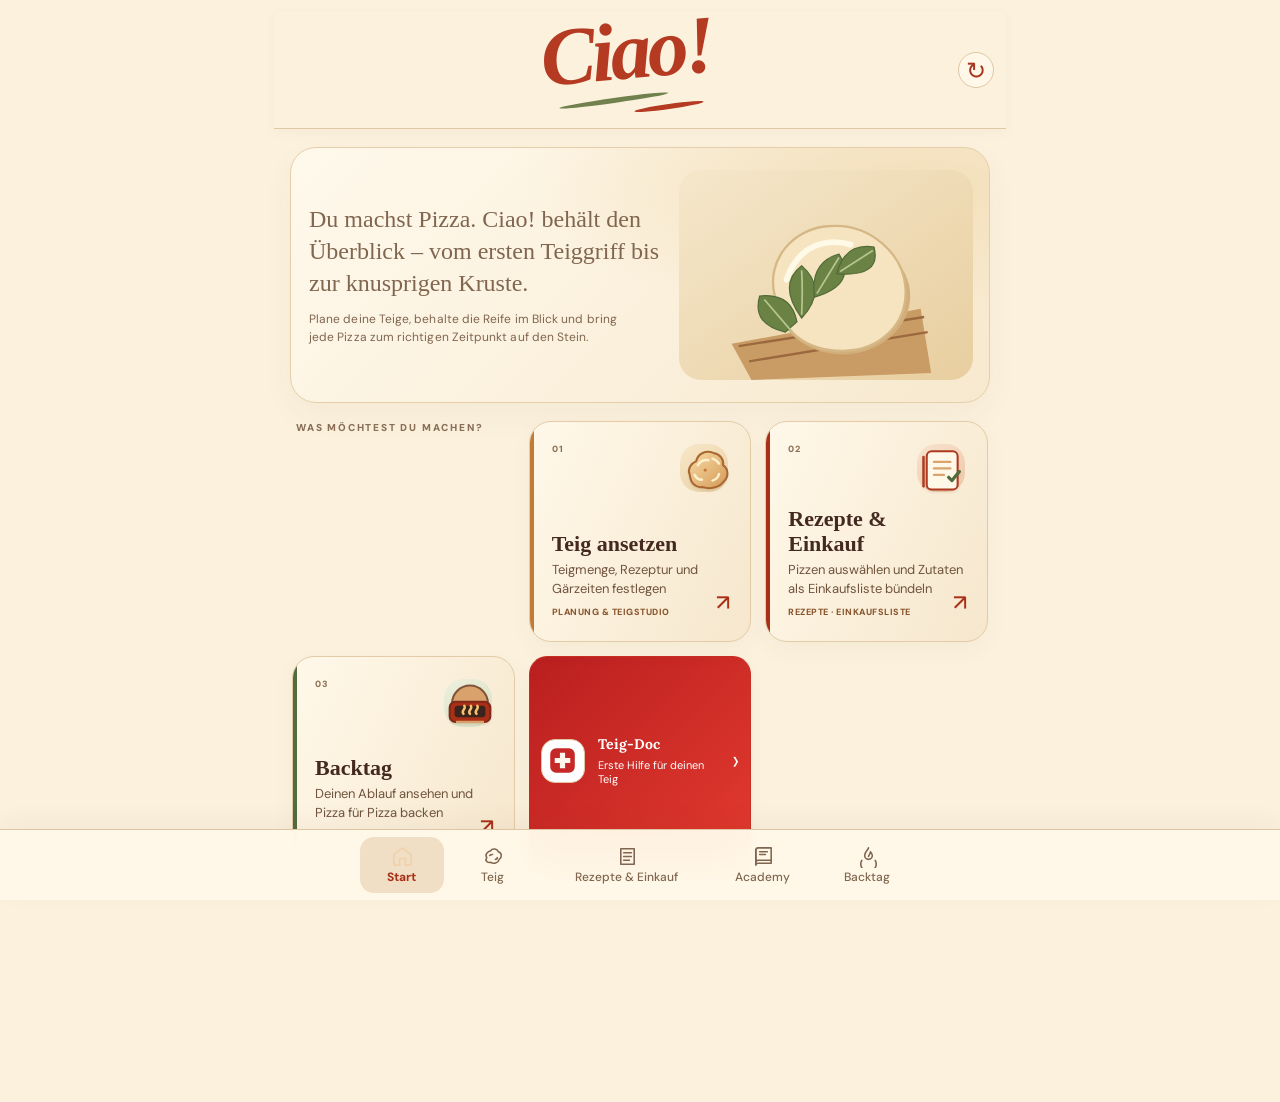
==== index.html @ a0e57926 "Replace Academy quiz with pizza lexicon" ====
<!doctype html>
<html lang="de">
<head>
<meta charset="utf-8"><meta name="viewport" content="width=device-width,initial-scale=1,viewport-fit=cover">
<meta name="theme-color" content="#f6ead5"><meta name="apple-mobile-web-app-title" content="Ciao"><meta name="application-name" content="Ciao"><meta name="apple-mobile-web-app-capable" content="yes"><meta name="apple-mobile-web-app-status-bar-style" content="default"><meta name="description" content="Geführter Assistent für deinen Pizzatag: Teig, Pizzakarte, Einkauf und Backablauf.">
<link rel="preconnect" href="https://fonts.googleapis.com"><link rel="preconnect" href="https://fonts.gstatic.com" crossorigin><link href="https://fonts.googleapis.com/css2?family=Caveat:wght@600;700&family=Lora:wght@500;600;700&family=DM+Sans:wght@400;500;600;700&display=swap" rel="stylesheet"><link rel="manifest" href="manifest.webmanifest"><link rel="icon" href="icon.svg" type="image/svg+xml"><link rel="apple-touch-icon" sizes="180x180" href="apple-touch-icon.png?v=2"><title>Ciao</title>
<style>
:root{color-scheme:dark;--bg:#11110f;--panel:#1b1b18;--panel2:#24241f;--line:#38382f;--text:#f7f3e9;--muted:#b4b0a4;--red:#d84b36;--red2:#f0785d;--green:#a5c69b;--gold:#e6c37c}
*{box-sizing:border-box}body{margin:0;background:var(--bg);color:var(--text);font:15px/1.45 ui-sans-serif,-apple-system,BlinkMacSystemFont,"Segoe UI",sans-serif;padding-bottom:90px}button,input,select{font:inherit}button{cursor:pointer}.app{max-width:850px;margin:auto;padding:18px 15px 30px}.top{display:flex;justify-content:space-between;align-items:center;margin-bottom:20px}.brand{display:flex;gap:13px;align-items:center}.logo{width:54px;height:54px;flex:0 0 54px;border-radius:17px;background:linear-gradient(145deg,#f0785d,#b92f22);display:grid;place-items:center;box-shadow:0 5px 18px #d84b3630;border:1px solid #ff9c7a55}.logo svg{width:43px;height:43px;display:block}.brand-lockup{display:flex;flex-direction:column;gap:0}.brand h1{font-size:25px;line-height:.95;letter-spacing:2.8px;font-weight:950;margin:0;font-style:italic}.brand-sub{font-size:9px;line-height:1.4;letter-spacing:2.1px;font-weight:850;color:var(--gold);margin-top:6px}.eyebrow{color:var(--red2);font-size:10px;letter-spacing:1.5px;text-transform:uppercase;font-weight:850}.brand h1{font-size:18px;margin:2px 0}.iconbtn{width:40px;height:40px;border:1px solid var(--line);border-radius:50%;background:var(--panel);color:var(--text)}h2{font-size:28px;line-height:1.1;letter-spacing:-.7px;margin:0 0 8px}h3{font-size:16px;margin:0}.intro{color:var(--muted);font-size:13px;margin:0 0 20px;max-width:620px}.hero{display:none;background:linear-gradient(130deg,#8e3025,#d84b36);padding:21px;border-radius:21px;margin-bottom:18px}.hero .eyebrow{color:#ffd3c5}.hero h2{font-size:25px;margin:7px 0}.hero p{font-size:13px;margin:0;color:#ffe9df;max-width:500px}.stepper{display:grid;grid-template-columns:repeat(5,minmax(0,1fr));gap:6px;margin:0 0 22px}.step{border:1px solid var(--line);border-radius:12px;padding:9px 5px;background:var(--panel);color:var(--muted);text-align:center;font-size:10px;font-weight:800}.step b{display:grid;place-items:center;width:23px;height:23px;margin:0 auto 5px;border-radius:50%;background:var(--panel2);font-size:11px}.step.active{border-color:var(--red);color:var(--text);background:#35201c}.step.active b,.step.done b{background:var(--red);color:white}.step.done{color:var(--green)}.page{display:none}.page.active{display:block}.card{border:1px solid var(--line);border-radius:17px;padding:16px;background:var(--panel);margin-bottom:13px}.cardhead{display:flex;justify-content:space-between;align-items:center;gap:10px;margin-bottom:14px}.muted{color:var(--muted)}.small{font-size:11px}.tag{font-size:10px;font-weight:850;background:#38231e;color:#ffab96;border-radius:99px;padding:5px 8px}.grid2{display:grid;grid-template-columns:repeat(2,minmax(0,1fr));gap:12px}.field label{display:block;font-size:11px;color:var(--muted);font-weight:750;margin-bottom:7px}.field input:not([type=range]),.field select{width:100%;min-height:44px;padding:11px;border:1px solid var(--line);border-radius:11px;background:var(--panel2);color:var(--text)}.field input[type=range]{width:100%;accent-color:var(--red);margin:8px 0}.field textarea{width:100%;min-height:44px;padding:11px;border:1px solid var(--line);border-radius:11px;background:var(--panel2);color:var(--text);resize:vertical}.sos-overlay{position:fixed;inset:0;z-index:20;background:#000c;display:flex;align-items:flex-start;justify-content:center;padding:16px;overflow:auto}.sos-overlay.hidden{display:none!important}.sos-panel{width:min(760px,100%);margin:auto;background:var(--bg);border:1px solid var(--line);border-radius:20px;padding:18px;max-height:none}.checkgrid{display:grid;grid-template-columns:repeat(2,minmax(0,1fr));gap:8px}.checkitem{display:flex!important;align-items:flex-start;gap:8px;padding:10px;border:1px solid var(--line);border-radius:10px;background:var(--panel2);font-size:12px!important;color:var(--text)!important;margin:0!important}.checkitem input{accent-color:var(--red);margin-top:2px}@media(max-width:480px){.checkgrid{grid-template-columns:1fr}.sos-overlay{padding:8px}.sos-panel{padding:13px}}.rangehead{display:flex;justify-content:space-between;gap:8px;font-size:12px}.rangehead strong{color:var(--gold)}.stats{display:grid;grid-template-columns:repeat(2,minmax(0,1fr));gap:8px;margin-top:12px}.stat{padding:12px;background:var(--panel2);border-radius:12px}.stat span{display:block;color:var(--muted);font-size:10px;letter-spacing:.6px;text-transform:uppercase;font-weight:800}.stat strong{display:block;font-size:21px;margin-top:4px}.stat small{color:var(--muted);font-size:10px}.btn{border:0;background:var(--red);color:white;padding:12px 16px;border-radius:12px;font-size:12px;font-weight:850}.btn.secondary{background:transparent;border:1px solid var(--line);color:var(--text)}.btn:disabled{opacity:.35;cursor:not-allowed}.actions{display:flex;flex-wrap:wrap;gap:8px;margin-top:15px}.note{background:#24251f;border:1px solid #414035;padding:12px;border-radius:12px;font-size:12px;line-height:1.5;color:#d5d0c3;margin-top:12px}.choice{display:flex;gap:10px;align-items:flex-start;padding:12px 0;border-bottom:1px solid var(--line)}.choice:last-child{border:0}.choice input{accent-color:var(--red);width:18px;height:18px;margin:2px 0 0}.choice main{flex:1}.choice strong{font-size:13px}.choice small{display:block;color:var(--muted);font-size:11px;margin-top:3px}.choice select,.qty{width:83px;padding:8px;background:var(--panel2);border:1px solid var(--line);border-radius:9px;color:var(--text)}.pizzahead{display:flex;justify-content:space-between;gap:8px;align-items:center}.pizzahead strong{font-size:13px}.pizzahead span{font-size:11px;color:var(--gold)}.pizza{padding:13px 0;border-bottom:1px solid var(--line)}.pizza:last-child{border:0}.pill{font-size:10px;color:var(--muted);background:var(--panel2);padding:4px 7px;border-radius:99px}.table{width:100%;border-collapse:collapse;font-size:13px}.table td,.table th{text-align:left;padding:10px 3px;border-bottom:1px solid var(--line)}.table td:last-child,.table th:last-child{text-align:right;font-weight:800}.table tr:last-child td{border:0}.item{display:flex;align-items:flex-start;gap:10px;padding:11px 0;border-bottom:1px solid var(--line)}.item:last-child{border:0}.item input{accent-color:var(--red);width:18px;height:18px;margin:2px 0 0}.item main{flex:1;font-size:13px}.item small{display:block;font-size:11px;color:var(--muted);margin-top:3px}.item.done main{text-decoration:line-through;color:var(--muted)}.timeline{display:grid;grid-template-columns:85px 1fr;gap:12px;padding:13px 0;border-bottom:1px solid var(--line)}.timeline:last-child{border:0}.time{color:var(--gold);font-weight:850;font-size:12px}.timeline strong{font-size:13px}.timeline p{font-size:11px;color:var(--muted);margin:4px 0 0}.nav{position:fixed;bottom:0;left:0;right:0;z-index:4;background:#11110ff2;backdrop-filter:blur(15px);border-top:1px solid var(--line);padding:10px 15px calc(10px + env(safe-area-inset-bottom))}.navinner{max-width:850px;margin:auto;display:flex;justify-content:space-between;gap:10px;align-items:center}.navtext{font-size:10px;color:var(--muted)}.nav .btn{padding:10px 14px}.toast{position:fixed;top:12px;left:50%;transform:translateX(-50%);background:var(--red);padding:10px 15px;border-radius:99px;font-size:12px;display:none;z-index:9}.toast.show{display:block}.hidden{display:none!important}@media(min-width:620px){.app{padding:25px 24px 35px}.stats{grid-template-columns:repeat(4,minmax(0,1fr))}.hero{padding:27px}.step{font-size:11px}.grid2{gap:15px}}@media(max-width:370px){.step{font-size:9px}.step b{width:20px;height:20px}.grid2{gap:8px}.card{padding:13px}}

/* Premium dark UI: klare Kartenstruktur mit warmer, hochwertiger Bildsprache */
:root{color-scheme:dark;--bg:#090c0d;--panel:#111719;--panel2:#182023;--line:#2c3638;--text:#f5f0e5;--muted:#aeb8b7;--red:#e34e3d;--red2:#ff8a70;--green:#9dd5a2;--gold:#f1c987}
body{background:radial-gradient(ellipse at 50% -15%,#263033 0,transparent 42%),var(--bg);font-size:14px}
.app{max-width:940px;padding:18px 16px 110px}
.top{position:relative;z-index:2;padding:4px 0 16px;border-bottom:1px solid #273033;margin-bottom:20px}
.logo{background:linear-gradient(145deg,#f4d49b,#c58b48);color:#171311;box-shadow:0 4px 18px #e6bd6b20}
.brand h1{letter-spacing:.2px;font-size:19px}
.eyebrow{color:var(--gold);letter-spacing:1.7px}
.hero{position:relative;isolation:isolate;overflow:hidden;min-height:210px;padding:28px 25px;border:1px solid #5a4b38;background:linear-gradient(90deg,#080b0cf2 0%,#0c1010d9 48%,#10131240 100%),url('https://images.unsplash.com/photo-1579751626657-72bc17010498?auto=format&fit=crop&w=1600&q=85') center 53%/cover;border-radius:22px;box-shadow:0 14px 36px #0005}
.hero:after{content:"";position:absolute;inset:0;z-index:-1;background:linear-gradient(0deg,#090c0d75,transparent 60%)}
.hero .eyebrow{color:#f3cb8a}.hero h2{font-size:clamp(26px,4vw,36px);max-width:530px;letter-spacing:-1px;margin:9px 0 10px}.hero p{color:#e0dcd2;max-width:470px;font-size:14px}
.stepper{gap:8px;margin:18px 0 24px}
.step{position:relative;border-radius:13px;padding:10px 5px;background:linear-gradient(180deg,#151c1e,#101516);border-color:#2b3537;color:#aab2b0;font-size:11px;transition:background .2s,border-color .2s}
.step b{width:25px;height:25px;background:#263033;color:#d9d5ca}
.step.active{background:linear-gradient(145deg,#382c1e,#1c1c18);border-color:#c99b58;color:#fff2d8;box-shadow:inset 0 0 0 1px #d4a96024}
.step.active b,.step.done b{background:linear-gradient(145deg,#f6d59a,#bd8543);color:#21180e}
.step.done{color:#d9c49e}
h2{font-size:28px;letter-spacing:-.8px}h3{font-size:15px;letter-spacing:.05px}
.intro{font-size:13px;line-height:1.65;max-width:700px;margin-bottom:20px}
.card{background:linear-gradient(145deg,#151c1e,#101516 78%);border:1px solid #2a3537;border-radius:18px;padding:18px;box-shadow:0 8px 24px #0002;margin-bottom:14px}
.cardhead{margin-bottom:16px}
.tag{background:#382b1d;color:#f4cb8a;border:1px solid #5c462d}
.pill{background:#202a2c;color:#c4c9c3;border:1px solid #2c3839}
.field label{color:#b7c0bc;font-size:11px;letter-spacing:.15px}
.field input:not([type=range]),.field select,.field textarea,.choice select,.qty{background:#0b1011;border-color:#303b3d;color:#f5f0e5;border-radius:11px}
.field input:focus,.field select:focus,.field textarea:focus{outline:2px solid #d4a45f66;border-color:#c99b58}
.field input[type=range]{accent-color:var(--gold)}
.btn{background:linear-gradient(135deg,#f4d39a,#d7a35d);color:#1d1710;border-radius:12px;box-shadow:0 4px 14px #d5a45b20;transition:filter .15s,transform .15s}
.btn:hover{filter:brightness(1.07);transform:translateY(-1px)}
.btn.secondary{background:#151d1f;border:1px solid #354143;color:#eee7d8;box-shadow:none}
.iconbtn{background:#141b1d;border-color:#354143}
.stats{gap:10px}
.stat{background:linear-gradient(145deg,#1b2527,#131a1c);border:1px solid #293537;border-radius:13px;padding:13px}
.stat span{color:#b1bbb6;letter-spacing:.7px}
.stat strong{font-size:22px;color:#f5d29a}
.note{background:#171f20;border:1px solid #303b3b;color:#cbd0c8;border-radius:13px}
.choice{border-color:#293436}
.choice input{accent-color:var(--gold)}
.item{background:#131a1c;border-color:#2a3638}
.pizza{border-color:#2b3638}
.pizzahead span,.rangehead strong{color:var(--gold)}
.nav{background:#090d0ef2;border-top:1px solid #303a3c;backdrop-filter:blur(18px)}
.navinner{max-width:940px}
.nav .btn{min-height:39px}
.toast{background:#f1cc8f;color:#20170d}
.sos-overlay{background:#020505e8;backdrop-filter:blur(12px)}
.sos-panel{background:linear-gradient(145deg,#151d1f,#0d1213);border-color:#51432f;box-shadow:0 24px 80px #000b}
.checkitem{background:#0c1213!important;border-color:#2c383a!important}
.checkitem:has(input:checked){border-color:#d8ad6d!important;background:#28251e!important}
.checkitem input{accent-color:var(--gold)}
#traitAnalysisResult{background:#171f20;border-color:#3c4541}
.hidden{display:none!important}
@media(min-width:760px){.grid2{gap:14px}.card{padding:21px}.stats{gap:12px}.step{font-size:12px;padding:12px 8px}.hero{padding:32px}}
@media(max-width:560px){.app{padding:12px 11px 104px}.top{margin-bottom:14px}.brand{gap:8px}.logo{width:39px;height:39px;border-radius:13px;font-size:22px}.brand h1{font-size:17px}.eyebrow{font-size:9px}.top .btn{padding:10px 11px;font-size:11px}.hero{min-height:190px;padding:22px 17px;background-position:58% center}.hero h2{font-size:27px}.stepper{gap:4px;margin:14px 0 20px}.step{font-size:9px;padding:8px 2px}.step b{width:22px;height:22px}.card{padding:14px;border-radius:15px}.stats{gap:7px}.stat{padding:10px}.stat strong{font-size:19px}.navinner{padding:8px 11px}.navtext{font-size:10px}.nav .btn{padding:10px 11px}}


/* Fotokarten für die Pizzakarte */
.pizza-grid{display:grid;grid-template-columns:repeat(3,minmax(0,1fr));gap:12px}
.pizza{overflow:hidden;padding:0;display:flex;flex-direction:column;min-width:0}
.pizza-photo{display:block;width:100%;aspect-ratio:1/1;height:auto;object-fit:cover;object-position:center;background:#202628;border-bottom:1px solid var(--line);filter:saturate(.94) contrast(1.03)}
.pizza-content{padding:12px}
.pizzahead{display:block}
.pizzahead strong{display:block;font-size:14px;line-height:1.35;margin-bottom:5px}
.pizzahead span{display:block;line-height:1.5;font-size:10px;color:var(--muted)}
.pizza .rangehead{align-items:center}
.pizza .qty{max-width:100px}
@media(max-width:480px){.pizza-grid{grid-template-columns:1fr 1fr;gap:8px}.pizza-photo{aspect-ratio:1.35/1}.pizza-content{padding:9px}.pizzahead strong{font-size:12px}.pizzahead span{font-size:9px}}

/* Reference-matched mobile app redesign */
:root{color-scheme:dark;--bg:#05090b;--panel:#0d1418;--panel2:#141d22;--line:#26333a;--text:#f7f8f8;--muted:#a6b0b6;--red:#ff343f;--red2:#ff6b55;--green:#6acb78;--gold:#ffbd66}
body{background:#05090b;background-image:radial-gradient(ellipse at 50% -10%,#1b262b 0,transparent 55%);padding-bottom:92px;font-size:14px}
.app{max-width:520px;padding:12px 12px 28px}
.top{position:sticky;top:0;z-index:20;margin:-12px -12px 14px;padding:12px;background:rgba(5,9,11,.9);backdrop-filter:blur(16px);border-bottom:1px solid #182126}
.brand{gap:9px}.logo{width:32px;height:32px;border-radius:50%;font-size:19px;background:transparent}.brand .eyebrow{display:none}.brand h1{font-size:13px;letter-spacing:.8px;text-transform:uppercase;margin:0}.top .btn{font-size:12px;padding:9px 11px}.top #openDoughSos{width:34px;height:34px;overflow:hidden;padding:0;font-size:0;border-radius:50%;background:#10171b;border-color:#2b383f;position:relative}.top #openDoughSos:after{content:"?";font-size:17px;font-weight:700;color:#f4f6f7}.iconbtn{width:34px;height:34px}
.hero{background:linear-gradient(90deg,rgba(0,0,0,.75),rgba(0,0,0,.08)),url('https://images.unsplash.com/photo-1579751626657-72bc17010498?auto=format&fit=crop&w=1200&q=85') center 54%/cover;min-height:160px;border:1px solid #273139;border-radius:17px;display:flex;align-items:flex-end;padding:18px;margin-bottom:14px;box-shadow:inset 0 -50px 80px rgba(0,0,0,.48)}
.hero .eyebrow{color:#ffb15b}.hero h2{font-size:24px}.hero p{font-size:13px}
.stepper{display:flex;gap:5px;overflow-x:auto;padding-bottom:5px;margin-bottom:17px;scrollbar-width:none}.step{flex:1;min-width:58px;padding:9px 4px;border-radius:12px;background:#10171b;border-color:#263138;font-size:11px}.step b{display:grid;place-items:center;margin:0 auto 5px;width:26px;height:26px;border-radius:50%;background:#202b31;font-size:12px}.step.active{color:#fff;background:#151d21;border-color:var(--red)}.step.active b,.step.done b{background:var(--red);color:white}
h2{font-size:24px;letter-spacing:-.4px}.intro{font-size:12px;margin-bottom:15px}.card{background:linear-gradient(145deg,#10171b,#0b1114);border:1px solid #27333a;border-radius:15px;padding:13px;margin-bottom:12px;box-shadow:0 6px 22px rgba(0,0,0,.18)}.cardhead{margin-bottom:12px}.cardhead h3{font-size:14px}.field label{font-size:12px}.field input,.field select,.field textarea{background:#080e11;border-color:#2b373e;border-radius:10px;font-size:13px}.stat{background:#111a1f;border:1px solid #25323a;border-radius:11px;padding:10px}.stat span,.stat small{font-size:10px}.stat strong{font-size:17px}.note{background:#111a1f;border-color:#293840;font-size:12px}.btn{background:var(--red);border-color:var(--red);color:white;border-radius:12px;font-weight:750}.btn.secondary{background:#11191e;border-color:#2b383f;color:#e9edef}.actions{gap:8px}.actions .btn{flex:1}.page{padding-bottom:16px}
.nav{position:fixed;z-index:50;bottom:0;left:0;right:0;background:rgba(5,10,12,.96);border-top:1px solid #263138;padding:7px 10px calc(7px + env(safe-area-inset-bottom));backdrop-filter:blur(18px)}
.navinner{max-width:520px;margin:auto;display:grid;grid-template-columns:repeat(5,1fr);gap:4px}
.tab{border:0;background:transparent;color:#88949b;border-radius:10px;display:flex;flex-direction:column;align-items:center;gap:2px;font-size:10px;padding:3px 2px}
.tab span{font-size:20px;line-height:1.15}.tab.active{color:var(--red);font-weight:800}.legacy-nav{display:none}
.home-screen{display:none}.home-screen.active{display:block}.home-hero{height:260px;display:flex;align-items:flex-end;padding:20px;border-radius:17px;border:1px solid #253139;background:linear-gradient(0deg,rgba(0,0,0,.86),transparent 72%),url('https://images.unsplash.com/photo-1579751626657-72bc17010498?auto=format&fit=crop&w=1200&q=90') center/cover;margin-bottom:14px}.home-hero h2{font-size:28px;margin:0 0 4px}.home-hero p{font-size:14px;margin:0;max-width:220px}.home-hero .eyebrow{color:#ffb75d;font-size:9px}.home-actions{display:grid;gap:8px}.home-tile{display:flex;align-items:center;gap:12px;text-align:left;width:100%;padding:10px;border:1px solid #27343b;border-radius:14px;background:linear-gradient(110deg,#141c20,#0d1316);color:var(--text);min-height:65px}.tile-icon{width:39px;height:39px;flex:0 0 39px;border-radius:11px;background:#1d2528;color:#ffb85d;display:grid;place-items:center;font-size:22px}.home-tile>span:nth-child(2){display:flex;flex-direction:column;gap:3px;flex:1;min-width:0}.home-tile strong{font-size:13px}.home-tile small{font-size:11px;color:var(--muted)}.home-tile img{width:66px;height:44px;object-fit:cover;border-radius:8px}.home-tile>b{font-size:24px;color:#c0c7ca;font-weight:400}
.pizza-grid{grid-template-columns:1fr;gap:10px}.pizza{display:grid;grid-template-columns:116px minmax(0,1fr);min-height:112px;border-radius:13px;background:#0f171b;border:1px solid #27333a}.pizza-photo{width:116px;height:100%;min-height:112px;aspect-ratio:auto;object-fit:cover;border:0;border-right:1px solid #263139}.pizza-content{padding:10px}.pizzahead strong{font-size:13px}.pizzahead span{font-size:10px}.pizza .qty{max-width:78px}
.sos-overlay{background:rgba(0,0,0,.82);backdrop-filter:blur(10px);padding:10px;align-items:flex-end}.sos-panel{max-width:520px;width:100%;max-height:92dvh;overflow:auto;background:#0a1114;border:1px solid #344149;border-radius:20px;padding:15px}.checkitem{background:#10191e;border-color:#293740}.checkitem input{accent-color:var(--red)}.pizza-photo,.home-tile img{background:#172025}
@media(min-width:700px){.app{max-width:720px;padding-top:20px}.top{margin:-20px -20px 18px;padding:15px 20px}.home-hero{height:300px}.home-actions{grid-template-columns:1fr 1fr}.home-tile{min-height:78px}.pizza-grid{grid-template-columns:1fr 1fr}.pizza{display:flex;min-height:0}.pizza-photo{width:100%;height:auto;aspect-ratio:1.55/1;min-height:0;border-right:0;border-bottom:1px solid #263139}.pizza-content{padding:12px}}
@media(max-width:380px){.app{padding-left:9px;padding-right:9px}.home-hero{height:230px}.step{min-width:51px;font-size:10px}.pizza{grid-template-columns:98px minmax(0,1fr)}.pizza-photo{width:98px;min-height:106px}.pizza-content{padding:8px}}


/* Teigretter dedicated three-step mobile flow */
.sos-overlay{position:fixed;inset:0;z-index:1000;display:flex;align-items:stretch;justify-content:center;background:#030709;padding:0;overflow:auto}.sos-overlay.hidden{display:none}.sos-screen{width:100%;max-width:520px;min-height:100dvh;display:flex;flex-direction:column;background:#030709;color:#f8f9f9;padding:0 16px calc(14px + env(safe-area-inset-bottom));overflow:auto}.sos-top{height:64px;flex-shrink:0;display:grid;grid-template-columns:40px 1fr 40px;align-items:center;gap:8px}.sos-back,.sos-help{border:0;background:transparent;color:#f5f6f6;font-size:30px;line-height:1;padding:3px}.sos-help{font-size:26px}.sos-brand{text-align:center;font-size:14px;font-weight:850;letter-spacing:.7px}.sos-cover{height:190px;flex-shrink:0;display:flex;align-items:flex-start;padding:8px 4px 16px;background:linear-gradient(0deg,#030709 0%,rgba(3,7,9,.3) 45%,rgba(3,7,9,.5) 100%),url('https://images.unsplash.com/photo-1586444248902-2f64eddc13df?auto=format&fit=crop&w=1000&q=85') center 62%/cover;border-radius:8px;margin-bottom:8px}.sos-cover h2{font-size:30px;margin:0 0 3px;letter-spacing:-.5px}.sos-cover p{margin:0;font-size:14px;color:#e2e5e6}.sos-progress{display:grid;grid-template-columns:1fr 1fr 1fr;align-items:start;gap:0;margin:0 2px 22px}.sos-progress-step{display:flex;align-items:center;flex-direction:column;gap:6px;color:#aab2b7;font-size:11px;text-align:center}.sos-progress-step b{width:38px;height:38px;border-radius:50%;display:grid;place-items:center;background:#20272c;color:#f6f7f7;font-size:15px;border:2px solid #263036}.sos-progress-step.active b{background:var(--red);border-color:var(--red);color:#fff}.sos-progress-step.done b{background:#61c66e;border-color:#61c66e;color:#071009}.sos-progress i{height:3px;background:linear-gradient(90deg,#ff343f,#333b40);margin:18px -17px 0;z-index:0}.sos-progress-step{position:relative;z-index:1}.sos-stage h3{font-size:22px;line-height:1.2;margin:0 0 5px}.sos-question{font-size:14px;color:#d6dcdf;margin:0 0 16px}.sos-options{display:grid;grid-template-columns:repeat(4,minmax(0,1fr));gap:8px;margin-bottom:22px}.sos-option{min-width:0;border:2px solid transparent;border-radius:13px;padding:0 0 7px;background:#0e1519;color:#f5f6f6;overflow:visible;position:relative;font-size:11px;line-height:1.3;font-weight:600}.sos-option img{display:block;width:100%;aspect-ratio:1/1;object-fit:cover;border-radius:9px;border:1px solid #29353a;background:#11191d}.sos-option span{display:block;padding:7px 2px 0;min-height:32px}.sos-option.selected{border-color:var(--red);background:#17191a;box-shadow:0 0 0 1px rgba(255,52,63,.25)}.sos-option.selected:after{content:'✓';position:absolute;right:-4px;top:-7px;width:24px;height:24px;display:grid;place-items:center;border-radius:50%;background:var(--red);font-size:14px;font-weight:900;color:white}.sos-subheading{margin-top:8px!important}.sos-when{margin:4px 0 20px}.sos-when label{display:block;margin-bottom:7px}.sos-when select{width:100%;padding:12px;background:#11191e;color:white;border:1px solid #2b383e;border-radius:11px}.sos-footer{margin-top:auto;padding-top:12px}.sos-footer .btn{width:100%;min-height:54px;border-radius:30px;font-size:16px;box-shadow:0 4px 14px rgba(255,52,63,.18)}.sos-result{border:1px solid #27533b;background:linear-gradient(145deg,#0c2718,#10191a);border-radius:14px;padding:17px;margin-bottom:12px}.sos-result h3{font-size:18px}.sos-result p{font-size:13px;line-height:1.55;color:#e3e9e5}.sos-result .sos-tip{border-radius:10px;background:#241f16;padding:12px;margin-top:12px;color:#ffe1a8}.sos-outline{width:100%;border:1px solid #334148;background:#0c1418;color:#f2f5f6;padding:13px;border-radius:24px;margin:5px 0}.sos-stage.hidden{display:none}
@media(max-height:760px){.sos-cover{height:140px}.sos-progress{margin-bottom:15px}.sos-stage h3{font-size:20px}.sos-options{gap:6px;margin-bottom:15px}.sos-option{font-size:10px}}
@media(min-width:600px){.sos-screen{border-left:1px solid #253139;border-right:1px solid #253139}.sos-cover{height:220px}.sos-option img{aspect-ratio:1.05/1}}


/* Vorschau: Teig-SOS und Pizzakarte */
:root{--gold:var(--red2)}
.sos-overlay{padding:0;background:#070707f5;z-index:50;align-items:flex-start}
.sos-screen{width:min(780px,100%);min-height:100%;margin:0 auto;background:#0b0b0b;border:0;border-radius:0;padding:0 18px 30px}
.sos-top{display:flex;align-items:center;justify-content:space-between;gap:12px;padding:16px 0;border-bottom:1px solid #292929}
.sos-back,.sos-help{width:38px;height:38px;border:1px solid #333;background:#171717;color:#fff;border-radius:50%;font-size:22px}
.sos-brand{font-size:11px;font-weight:900;letter-spacing:2px;color:#f36c54}
.sos-cover{padding:28px 0 22px;border-bottom:1px solid #292929}.sos-cover h2{font-size:clamp(26px,5vw,38px);margin:6px 0 10px}.sos-cover p:last-child{color:#aaa;font-size:13px;max-width:560px}
.sos-form{padding:18px 0}.sos-question-block{margin:0 0 25px}.sos-question-block h3{font-size:17px}.sos-question-block>p{font-size:12px;color:#aaa;margin:5px 0 12px}
.sos-options{display:grid;grid-template-columns:repeat(4,minmax(0,1fr));gap:9px}
.sos-option{display:flex;flex-direction:column;gap:5px;text-align:left;padding:8px;border:1px solid #303030;background:#151515;color:#f8f8f8;border-radius:13px;min-width:0;transition:border-color .15s,background .15s}
.sos-option b{font-size:12px}.sos-option small{font-size:10px;line-height:1.3;color:#a7a7a7}
.sos-option.selected{border:2px solid #e44d38;background:#29130f;padding:7px}.sos-option.selected b{color:#ff927c}
.sos-art{height:72px;border-radius:8px;display:grid;place-items:center;position:relative;overflow:hidden;background:radial-gradient(ellipse at 50% 55%,#c69a67 0 34%,#8e5e38 35% 42%,#24201a 43% 100%)}
.sos-art i{display:block;width:47px;height:34px;border-radius:48% 48% 40% 40%;background:linear-gradient(145deg,#f0d2a0,#c28b52);box-shadow:0 5px 7px #0009;position:relative}
.sos-art i:after{content:"";position:absolute;inset:5px;border-radius:50%;background:radial-gradient(circle at 30% 40%,#f6dfb6 0 2px,transparent 3px),radial-gradient(circle at 70% 60%,#8f5c35 0 2px,transparent 3px)}
.art-low i{transform:scale(.78);height:24px}.art-mid i{transform:scale(1.02)}.art-high i{transform:scale(1.16);box-shadow:0 5px 7px #0009,0 -2px 0 #f7dfb5}.art-fall i{height:20px;transform:scaleX(1.15);border-radius:50% 50% 25% 25%}
.art-smooth i:after{display:none}.art-small i:after{background:radial-gradient(circle at 30% 35%,#8e5e38 0 1px,transparent 2px),radial-gradient(circle at 68% 55%,#8e5e38 0 1px,transparent 2px),radial-gradient(circle at 55% 25%,#8e5e38 0 1px,transparent 2px)}
.art-large i:after{background:radial-gradient(circle at 30% 40%,#8e5e38 0 4px,transparent 5px),radial-gradient(circle at 70% 60%,#8e5e38 0 3px,transparent 4px)}
.art-tight i{width:34px;height:29px}.art-elastic i{width:55px;height:26px;border-radius:50%}.art-soft i{width:48px;height:39px;filter:brightness(1.1)}.art-sticky i{width:55px;height:22px;transform:rotate(-8deg);border-radius:50%}
.art-clock{font-size:20px;font-weight:900;color:#ff9b85;background:linear-gradient(135deg,#351710,#171717);border:1px solid #573025}
.sos-footer{border-top:1px solid #292929;padding:17px 0;margin-top:10px}.sos-footer .btn{width:100%;padding:15px}.sos-footer .small{margin:10px 0 0;font-size:10px}
.sos-result{border:1px solid #713126;background:#1b100e;border-radius:15px;padding:18px;margin:18px 0}.sos-result h3{font-size:19px;margin-bottom:9px}.sos-result p,.sos-result li{font-size:13px;line-height:1.55;color:#e1d6d2}.sos-result ul{padding-left:19px}.sos-result .result-tag{display:inline-block;background:#4a1c14;color:#ffb5a6;padding:5px 9px;border-radius:99px;font-size:10px;font-weight:900;margin-bottom:10px}
.pizza-grid{display:grid;grid-template-columns:repeat(2,minmax(0,1fr));gap:12px}.pizza{padding:0;border:1px solid #303030;border-radius:15px;overflow:hidden;background:#151515}.pizza-photo{width:100%;height:180px;object-fit:cover;display:block;background:#222}.pizza-content{padding:12px}.pizzahead{display:block}.pizzahead strong{display:block;font-size:14px;margin-bottom:5px}.pizzahead span{display:block;color:#bbb;font-size:11px;line-height:1.5}
@media(max-width:520px){.sos-screen{padding:0 13px 25px}.sos-options{grid-template-columns:repeat(2,minmax(0,1fr))}.sos-art{height:84px}.pizza-grid{grid-template-columns:1fr}.pizza-photo{height:210px}}
@media(max-width:980px){.pizza-grid{grid-template-columns:repeat(2,minmax(0,1fr))}}@media(max-width:620px){.pizza-grid{grid-template-columns:1fr}.pizza-photo{aspect-ratio:1.15/1}}
/* Ciao! visual polish — screenshot reference, mobile-first */
:root{--bg:#030709;--panel:#0b1216;--panel2:#121b20;--line:#253239;--text:#f7f8f8;--muted:#a9b4ba;--red:#ff3542;--red2:#ff6d5b;--green:#72d084;--gold:#ffc47a}
html{background:#030709;scroll-behavior:smooth}
body{background:radial-gradient(ellipse at 50% -12%,#1b2a30 0,transparent 48%),#030709;color:var(--text);letter-spacing:.005em}
.app{max-width:540px;padding:0 14px 120px}
.top{margin:0 -14px 16px;padding:12px 14px;background:rgba(3,7,9,.94);border-bottom:1px solid #1e2a30}
.brand h1{font-size:13px;letter-spacing:.8px}
.logo{width:32px;height:32px;box-shadow:none}
h2{font-size:25px;line-height:1.12;letter-spacing:-.65px}
.intro{line-height:1.55;color:#b3bdc1}
.home-hero{height:340px;min-height:300px;display:flex;align-items:flex-end;padding:22px;position:relative;overflow:hidden;isolation:isolate;border-radius:18px;border:1px solid #29363c;background-image:linear-gradient(0deg,rgba(0,0,0,.92) 0%,rgba(0,0,0,.48) 34%,rgba(0,0,0,.03) 78%),url('https://images.unsplash.com/photo-1579751626657-72bc17010498?auto=format&fit=crop&w=1200&q=90');background-position:center;background-size:cover;box-shadow:0 14px 32px #0006;margin-bottom:14px}
.home-hero-copy{width:100%;max-width:340px;text-shadow:0 2px 12px #000}.home-hero h2{font-size:32px;line-height:1.08;letter-spacing:-.7px;margin:0 0 7px}.home-hero p{font-size:14px;line-height:1.45;color:#f0f0ec;max-width:230px;margin:0}
.home-hero .eyebrow{font-size:9px;letter-spacing:1.5px;color:#ffc16c;margin-bottom:5px}
.home-actions{display:grid;grid-template-columns:1fr;gap:8px;margin-top:12px}
.home-tile{min-height:66px;padding:10px 12px;border-radius:14px;background:linear-gradient(110deg,#121a1e,#0a1013);border-color:#26343b;box-shadow:0 5px 16px #0003;transition:transform .16s,border-color .16s,background .16s}
.home-tile:active{transform:scale(.99);border-color:#ff5962}
.tile-icon{background:#1b252a;color:#ffbd68;border:1px solid #2b383d;font-size:21px}
.home-tile strong{font-size:13px;letter-spacing:.05px}.home-tile small{font-size:11px;line-height:1.35;color:#aab5ba}
.home-tile img{width:66px;height:46px;border-radius:9px;border:1px solid #344047}
.home-tile>b{font-size:25px;color:#aab5ba}
.stepper{gap:5px;margin:18px 0 19px;padding-bottom:2px}
.step{min-width:0;flex:1;background:#10171b;border-color:#263238;border-radius:12px;padding:9px 3px;color:#b5bec2;font-size:10px}
.step b{width:25px;height:25px;margin-bottom:5px;background:#202a30;color:#e6eaeb}
.step.active{background:#151b1f;border-color:var(--red);box-shadow:0 0 0 1px #ff35421c inset}
.step.active b,.step.done b{background:var(--red);color:#fff}
.card{border-radius:16px;background:linear-gradient(145deg,#10181c,#0a1013);border-color:#26343a;padding:15px;box-shadow:0 8px 24px #0003}
.cardhead{margin-bottom:13px}.cardhead h3{font-size:14px}
.field label{color:#b7c1c5;font-size:11px}
.field input:not([type=range]),.field select,.field textarea,.choice select,.qty{background:#070d10;border:1px solid #2b3940;color:#f7f8f8;border-radius:11px;min-height:44px}
.field input:focus,.field select:focus,.field textarea:focus{outline:2px solid #ff354266;border-color:#ff3542}
.stats{grid-template-columns:repeat(2,minmax(0,1fr));gap:8px}.stat{background:#111a1f;border-color:#25343a;border-radius:12px}
.stat strong{font-size:20px;color:#f5f5f2}
.btn{display:flex;align-items:center;justify-content:center;gap:8px;width:100%;min-height:46px;padding:13px 16px;border:1px solid #ff3542;border-radius:13px;background:linear-gradient(180deg,#ff414b,#ed2637);color:#fff;font-size:13px;font-weight:800;box-shadow:0 5px 16px #ff354222;white-space:normal;text-align:center}
.btn:hover{filter:brightness(1.06);transform:translateY(-1px)}
.btn.secondary{background:#10181c;border:1px solid #2b3940;color:#eef0f1;box-shadow:none}
.actions{display:grid;grid-template-columns:1fr;gap:9px;margin-top:16px}
.actions .btn{width:100%;min-height:45px}
.nav{background:rgba(4,8,10,.96);border-top:1px solid #253139;padding:7px 10px calc(7px + env(safe-area-inset-bottom))}
.navinner{max-width:520px;gap:4px}
.tab{min-height:43px;justify-content:center;font-size:10px}.tab span{font-size:19px}
.pizza-grid{grid-template-columns:1fr;gap:9px}
.pizza{grid-template-columns:112px minmax(0,1fr);min-height:112px;border-radius:14px;background:#0e161a;border-color:#26343a;box-shadow:0 6px 18px #0003}
.pizza-photo{width:112px;min-height:112px;border-right:1px solid #29373d;filter:saturate(1.03) contrast(1.04)}
.pizza-content{padding:11px}
.pizzahead strong{font-size:13px;line-height:1.35}.pizzahead span{font-size:10px;line-height:1.45}
.pizza .qty{min-height:36px}
.item{background:transparent;border-color:#26343a}
.item input,.choice input{accent-color:var(--red)}
.note{background:#111a1f;border-color:#2b3a40}
.toast{background:var(--red);color:#fff}
button:focus-visible{outline:2px solid #ffbd68;outline-offset:2px}
@media(min-width:700px){
 .app{max-width:540px;padding:0 14px 120px}
 .top{margin:0 -14px 16px;padding:12px 14px}
 .home-actions{grid-template-columns:1fr}
 .home-hero{height:340px}
 .pizza-grid{grid-template-columns:1fr}
 .pizza{display:grid;grid-template-columns:112px minmax(0,1fr);min-height:112px}
 .pizza-photo{width:112px;height:100%;min-height:112px;aspect-ratio:auto;border-right:1px solid #29373d;border-bottom:0}
 .pizza-content{padding:11px}
 .actions{grid-template-columns:1fr}
}
@media(max-width:380px){
 .app{padding-left:10px;padding-right:10px}
 .top{margin-left:-10px;margin-right:-10px;padding-left:10px;padding-right:10px}
 .home-hero{height:300px;min-height:280px;padding:18px}
 .pizza{grid-template-columns:96px minmax(0,1fr)}
 .pizza-photo{width:96px;min-height:106px}
 .pizza-content{padding:9px}
}


/* Startseiten-Icons nach dem freigegebenen Referenzbild */
.home-tile{gap:13px;padding:10px 13px;min-height:68px;background:linear-gradient(110deg,#111719,#090d0f);border:1px solid #263034;border-radius:14px;box-shadow:inset 0 1px 0 #ffffff05,0 4px 12px #0004}
.home-tile .tile-icon{width:42px;height:42px;flex:0 0 42px;display:grid;place-items:center;border:0;border-radius:9px;background:transparent;color:#ffc16a;font-size:0}
.home-tile .tile-icon svg{display:block;width:34px;height:34px;fill:none;stroke:currentColor;stroke-width:2.8;stroke-linecap:round;stroke-linejoin:round;filter:drop-shadow(0 0 3px #ffb74d22)}
.home-tile .tile-icon.fire{color:#ff7543}
.home-tile .tile-icon.fire svg{width:37px;height:37px}
.home-tile .tile-icon.dough{border-radius:50%;overflow:hidden}
.home-tile .tile-icon.dough svg{display:block;width:42px;height:42px;filter:drop-shadow(0 2px 2px #0005)}.home-tile .tile-icon.dough{border-radius:50%;background:transparent}
.home-tile strong{font-size:13px;font-weight:750;color:#f5f5f2}
.home-tile small{font-size:11px;color:#b5b9b9}
.home-tile>b{margin-left:auto;color:#c6c9c9;font-size:26px;font-weight:300;line-height:1}


/* Compact, intentional Ciao brand header */
.top{display:flex;justify-content:space-between;align-items:center;min-height:72px;margin:0 -14px 18px;padding:12px 20px;background:linear-gradient(110deg,#090e11 0%,#050809 100%);border-bottom:1px solid #253238;box-shadow:0 8px 24px #0002}
.brand{display:flex;gap:12px;align-items:center}
.logo{width:42px;height:42px;border-radius:12px;background:transparent;display:grid;place-items:center;font-size:31px;line-height:1;filter:drop-shadow(0 2px 5px #0008)}
.brand h1{font-size:22px;line-height:1;letter-spacing:1.1px;font-weight:850;margin:0;color:#f6f7f7}
.iconbtn#reset{width:44px;height:44px;border-radius:50%;border:1px solid #344147;background:#11191d;color:#f4f6f6;font-size:24px;display:grid;place-items:center;transition:background .15s,border-color .15s}
.iconbtn#reset:hover{background:#1a252a;border-color:#64747b}
@media(max-width:380px){.top{min-height:64px;padding:10px 14px}.logo{width:36px;height:36px;font-size:28px}.brand h1{font-size:20px}}


/* Teigretter — match the supplied four-screen reference */
.sos-overlay{position:fixed!important;inset:0!important;z-index:1000!important;padding:0!important;display:flex;align-items:stretch!important;justify-content:center!important;overflow:auto!important;background:#030708!important;backdrop-filter:none!important}
.sos-screen{width:100%!important;max-width:430px!important;min-height:100dvh!important;margin:0!important;padding:0 17px calc(20px + env(safe-area-inset-bottom))!important;background:#030708!important;border:0!important;border-radius:0!important;color:#f5f6f6!important;overflow-y:auto!important}
.sos-top{height:62px!important;flex-shrink:0;display:grid!important;grid-template-columns:38px 1fr 38px!important;align-items:center!important;gap:8px!important;padding:10px 0!important;border-bottom:1px solid #202a2d!important}
.sos-back,.sos-help{width:36px!important;height:36px!important;border:0!important;border-radius:50%!important;background:transparent!important;color:#f5f6f6!important;font-size:26px!important;padding:0!important}
.sos-brand{font-size:11px!important;letter-spacing:1.2px!important;color:#f4f5f5!important;text-align:center!important}
.sos-cover{height:190px!important;min-height:190px!important;display:flex!important;align-items:flex-end!important;padding:18px!important;margin:8px 0 18px!important;border:0!important;border-radius:10px!important;background:linear-gradient(0deg,#030708 0%,#03070805 90%),url('https://images.unsplash.com/photo-1586444248902-2f64eddc13df?auto=format&fit=crop&w=1000&q=85') center 60%/cover!important}
.sos-cover h2{font-size:30px!important;line-height:1.05!important;margin:0 0 5px!important;color:#fff!important;letter-spacing:-.5px!important}
.sos-cover p{font-size:14px!important;line-height:1.4!important;color:#e3e5e5!important;margin:0!important}
.sos-form{padding:0!important}
.sos-progress{display:grid!important;grid-template-columns:1fr auto 1fr auto 1fr!important;position:relative!important;align-items:start!important;gap:0!important;margin:0 0 25px!important}
.sos-progress-step{position:relative!important;z-index:1!important;display:flex!important;flex-direction:column!important;align-items:center!important;gap:6px!important;font-size:11px!important;color:#b3b8ba!important}
.sos-progress-step b{width:38px!important;height:38px!important;border-radius:50%!important;display:grid!important;place-items:center!important;background:#20272b!important;border:2px solid #2b3438!important;color:#f6f7f7!important;font-size:14px!important}
.sos-progress-step.active b{background:#e74646!important;border-color:#e74646!important;color:#fff!important}
.sos-progress-step.done b{background:#73ba68!important;border-color:#73ba68!important;color:#102012!important}
.sos-progress>i{height:3px!important;background:linear-gradient(90deg,#c8a66d,#343b3f)!important;margin:18px -14px 0!important;z-index:0!important}
.sos-stage h3{font-size:19px!important;line-height:1.25!important;margin:0 0 5px!important;color:#f4f5f5!important;letter-spacing:-.2px!important}
.sos-question{font-size:13px!important;color:#d2d7d8!important;margin:0 0 14px!important}
.sos-options{display:grid!important;grid-template-columns:repeat(4,minmax(0,1fr))!important;gap:7px!important;margin:0 0 20px!important}
.sos-option{position:relative!important;min-width:0!important;display:flex!important;flex-direction:column!important;align-items:stretch!important;gap:4px!important;text-align:center!important;padding:5px 4px 8px!important;border:2px solid transparent!important;border-radius:10px!important;background:#111719!important;color:#f5f6f6!important;overflow:visible!important;font-size:10px!important;line-height:1.25!important}
.sos-option b{font-size:10px!important;line-height:1.25!important;color:#f5f6f6!important}
.sos-option small{font-size:9px!important;line-height:1.2!important;color:#c1c5c6!important}
.sos-art{height:auto!important;aspect-ratio:1/1!important;width:100%!important;border-radius:8px!important;margin:0!important;background:radial-gradient(ellipse at 50% 55%,#c69a67 0 34%,#8e5e38 35% 42%,#24201a 43% 100%)!important}
.sos-art i{width:68%!important;height:52%!important}
.sos-option.selected{border:2px solid #f04444!important;background:#17191a!important;padding:5px 4px 8px!important;box-shadow:0 0 0 1px #f0444425!important}
.sos-option.selected:after{content:'✓';position:absolute;right:-5px;top:-8px;width:22px;height:22px;display:grid;place-items:center;border-radius:50%;background:#ed4444;color:white;font-size:13px;font-weight:900}
.sos-subheading{margin-top:5px!important}
.sos-footer{padding-top:10px!important;margin-top:14px!important}
.sos-footer .btn{width:100%!important;min-height:52px!important;border-radius:28px!important;font-size:15px!important;background:#e83e46!important;color:#fff!important;box-shadow:0 4px 14px #e83e4628!important}
.sos-button-row{display:grid!important;grid-template-columns:1fr 1fr!important;gap:8px!important;margin-top:20px!important}
.sos-button-row .btn{width:100%!important;min-height:48px!important;border-radius:28px!important;font-size:12px!important;background:#e83e46!important;color:#fff!important}
.sos-button-row .btn.secondary{background:#0c1215!important;border:1px solid #313a3f!important;color:#f2f4f4!important;box-shadow:none!important}
.sos-timing-list{display:grid!important;grid-template-columns:1fr!important;gap:7px!important;margin:0 0 16px!important}
.sos-timing-list .sos-option{display:flex!important;flex-direction:row!important;align-items:center!important;text-align:left!important;gap:12px!important;min-height:54px!important;padding:9px 12px!important;border:1px solid #171f23!important;border-radius:12px!important;background:#0e1417!important}
.sos-timing-list .sos-option.selected{border:2px solid #ed4545!important;padding:8px 11px!important;background:#171819!important}
.sos-timing-list .sos-option:after{top:50%;transform:translateY(-50%)}
.sos-timing-list .sos-option>span:last-child{display:flex;flex-direction:column;gap:3px}
.sos-time-icon{font-size:27px!important;color:#d9a85b!important;min-width:28px;text-align:center}
.sos-notes-label{display:block;font-size:11px!important;color:#c6ccce!important;margin:12px 0 7px!important}
#sosNotes{width:100%!important;resize:vertical!important;padding:12px!important;border:1px solid #303a3f!important;border-radius:10px!important;background:#0a1013!important;color:#f6f7f7!important;font:12px/1.4 inherit!important}
.sos-result-status{display:flex;align-items:center;gap:12px;padding:16px;border-radius:12px;background:linear-gradient(120deg,#16492c,#1b6635);color:#f6fff6;margin-bottom:12px}
.sos-result-status>span{width:38px;height:38px;flex:0 0 38px;display:grid;place-items:center;border-radius:50%;background:#d8f3dc;color:#23643a;font-size:23px}
.sos-result-status b{font-size:16px;line-height:1.3}
.sos-result{border:0!important;background:#101719!important;border-radius:12px!important;padding:14px!important;margin-bottom:10px!important}
.sos-result .result-tag{display:inline-block;font-size:10px;font-weight:800;letter-spacing:.7px;color:#a7d8a9;margin-bottom:8px}
.sos-result h3{font-size:17px!important}
.sos-result h4{font-size:13px;margin:14px 0 7px}
.sos-result p,.sos-result li{font-size:12px!important;line-height:1.5!important;color:#d9dede!important}
.sos-result ul{padding-left:19px;margin:7px 0}
.sos-result li{margin:6px 0}
.sos-result-tip{padding:13px;border-radius:12px;background:linear-gradient(120deg,#282216,#1b1914);color:#ffdc9d;margin:10px 0 14px}
.sos-result-tip b{font-size:13px}
.sos-result-tip p{font-size:12px;line-height:1.45;margin:6px 0 0;color:#e8dfcb}
.sos-stage.hidden{display:none!important}
@media(max-width:370px){.sos-screen{padding-left:12px!important;padding-right:12px!important}.sos-cover{height:170px!important;min-height:170px!important}.sos-options{gap:5px!important}.sos-option b{font-size:9px!important}}
@media(min-width:600px){.sos-screen{max-width:430px!important;border:1px solid #263136!important}.sos-cover{height:205px!important}}


/* Backtag screen based on the approved mobile reference */
.bake-page{margin:-2px -2px 0!important}
.bake-hero{height:285px;position:relative;display:flex;align-items:flex-end;padding:22px 18px;border-radius:0 0 14px 14px;overflow:hidden;margin:0 -15px 14px;background:linear-gradient(0deg,#020506 0%,rgba(2,5,6,.15) 62%,rgba(2,5,6,.45) 100%),url('https://images.unsplash.com/photo-1513104890138-7c749659a591?auto=format&fit=crop&w=1200&q=90') center 56%/cover}
.bake-hero-copy{position:relative;z-index:1}.bake-hero h2{font-size:28px;margin:0 0 4px;color:#fff}.bake-hero p{margin:0;color:#f0f0f0;font-size:14px}
.bake-timeline-card{background:#05090a;border:0;border-radius:0;padding:2px 0 12px}
.bake-timeline-card>h3{font-size:0;margin:0}
.bake-timeline-card #dayTitle{display:none}
.bake-timeline-item{display:grid;grid-template-columns:35px 76px minmax(0,1fr);gap:12px;align-items:center;position:relative;min-height:91px;padding:8px 0}
.bake-timeline-item:not(:last-child):before{content:"";position:absolute;left:17px;top:49px;bottom:-8px;width:1px;background:#273034}
.bake-number{width:34px;height:34px;border-radius:50%;display:grid;place-items:center;background:#f1d0aa;color:#16120f;font-size:15px;font-weight:850;z-index:1}
.bake-timeline-item img{width:76px;height:76px;object-fit:cover;border-radius:12px;background:#171d1e}
.bake-item-copy strong{display:block;color:#f5f6f6;font-size:14px;line-height:1.3}
.bake-item-copy p{font-size:11px;line-height:1.35;color:#c4c9ca;margin:3px 0}
.bake-item-copy small{display:block;color:#d5ad78;font-size:10px;margin-top:5px}
.bake-note{font-size:11px;color:#9da7a9;padding:10px 0;border-top:1px solid #20292c;margin:8px 0 0}
@media(max-width:480px){.app{padding:0 15px 95px!important}.top{padding-top:10px}.bake-page{margin:0!important}.bake-hero{height:285px;margin:0 -15px 10px;padding:20px 18px}.bake-timeline-item{grid-template-columns:35px 76px minmax(0,1fr);gap:11px;min-height:90px}.bake-item-copy strong{font-size:13px}.bake-item-copy p{font-size:11px}}
@media(min-width:620px){.bake-hero{border-radius:16px;height:330px;margin:0 0 18px}.bake-timeline-card{padding:8px 18px;background:#080d0f;border:1px solid var(--line);border-radius:16px}.bake-timeline-item{grid-template-columns:38px 84px minmax(0,1fr)}.bake-timeline-item img{width:84px;height:84px}}


.dough-style-section{margin:0 0 18px}.dough-style-section>h3{font-size:18px;margin:0 0 12px}.dough-style-list{display:grid;grid-template-columns:1fr;gap:8px}
.dough-style-card{position:relative;display:grid;grid-template-columns:76px minmax(0,1fr) 24px;gap:11px;align-items:center;width:100%;min-height:74px;padding:6px;border:1px solid #263138;border-radius:13px;background:#101719;color:var(--text);text-align:left}
.dough-style-card img{width:76px;height:58px;object-fit:cover;border-radius:9px;background:#222}
.dough-style-card span{display:flex;flex-direction:column;gap:2px}.dough-style-card strong{font-size:13px;line-height:1.3}.dough-style-card small{font-size:11px;color:#c0c6c7;line-height:1.35}
.dough-style-card .style-check{display:grid;place-items:center;width:21px;height:21px;border-radius:50%;background:transparent;color:transparent;border:1px solid #475156;font-size:12px}
.dough-style-card.selected{border:2px solid #e74747;background:#1b1717;padding:5px;box-shadow:0 0 0 1px #e7474720}.dough-style-card.selected .style-check{background:#e74747;border-color:#e74747;color:#fff}
@media(min-width:620px){.dough-style-list{grid-template-columns:repeat(2,minmax(0,1fr))}.dough-style-card{grid-template-columns:68px minmax(0,1fr) 22px}.dough-style-card img{width:68px;height:58px}}


/* Ciao! Premium & Playful visual system */
:root{color-scheme:dark;--bg:#07100d;--panel:#0d1914;--panel2:#13221a;--line:#293a2e;--text:#f6f2e7;--muted:#b6c0b2;--red:#e33832;--red2:#ff6b58;--green:#a8c79b;--gold:#efc77d}
html{background:#07100d}
body{background:radial-gradient(ellipse at 50% -15%,#203a2a 0%,#0b1710 42%,#050907 100%);color:var(--text)}
.app{max-width:900px;padding-top:16px}
.top{position:relative;padding-bottom:13px;border-bottom:1px solid #26372b;margin-bottom:19px}
.brand{gap:12px}
.logo{background:linear-gradient(145deg,#efc77d,#c99548);border:1px solid #f7d99b;box-shadow:0 5px 22px #efc77d20}
.brand h1{color:#fff4d9;text-shadow:0 2px 18px #efc77d20}
.brand-sub{color:var(--gold)}
.iconbtn{background:#111d16;border-color:#334637;color:#f6f2e7}
h2,h3{color:#fff9eb}
.intro,.muted{color:#b8c2b4}
.hero,.home-hero{border:1px solid #3b4b35;border-radius:22px;overflow:hidden;box-shadow:0 15px 40px #0005}
.hero{background-image:linear-gradient(0deg,rgba(3,10,6,.94),rgba(3,10,6,.1) 78%),url('https://images.unsplash.com/photo-1586444248902-2f64eddc13df?auto=format&fit=crop&w=1400&q=90');background-position:center 58%;min-height:200px}
.hero .eyebrow,.home-hero .eyebrow{color:var(--gold)}
.home-hero{height:290px;background-image:linear-gradient(0deg,rgba(3,10,6,.96),rgba(3,10,6,.12) 75%),url('https://images.unsplash.com/photo-1600628422019-6c9b6f4a5f1e?auto=format&fit=crop&w=1400&q=90');background-position:center 55%;padding:22px}
.home-hero h2{font-size:clamp(30px,7vw,42px);letter-spacing:-1px}
.home-hero p{color:#e3e8dc}
.card,.sos-panel{background:linear-gradient(145deg,#112017,#0a130e);border-color:#304434;border-radius:20px;box-shadow:0 10px 28px #0003}
.cardhead h3{font-size:15px}
.field input:not([type=range]),.field select,.field textarea{background:#07100c;border-color:#354939;color:#f6f2e7;border-radius:13px}
.field input:focus,.field select:focus,.field textarea:focus{outline:2px solid #efc77d;outline-offset:1px}
.step{background:#0e1a13;border-color:#2d4031;color:#b5c2b3;border-radius:13px}
.step b{background:#1b2b1e;color:#f3e6c8}
.step.active{background:#19281b;border-color:var(--gold);color:#fff9eb}
.step.active b,.step.done b{background:var(--gold);color:#152016}
.stat,.note{background:#122017;border-color:#304433;border-radius:14px}
.stat strong{color:var(--gold)}
.btn{background:linear-gradient(110deg,#ed4137,#c9242c);border-color:#f45a4c;border-radius:14px;box-shadow:0 5px 18px #e3383220}
.btn.secondary{background:#15241a;border-color:#3b503d;color:#f6f2e7;box-shadow:none}
button:focus-visible{outline:2px solid var(--gold);outline-offset:3px}
.home-tile{background:linear-gradient(110deg,#14251a,#0b150f);border-color:#304633;border-radius:17px;min-height:72px;transition:transform .15s,border-color .15s}
.home-tile:active,.dough-style-card:active{transform:scale(.985)}
.tile-icon{background:#253722;color:var(--gold);border:1px solid #41563b;border-radius:13px}
.home-tile>b{color:var(--gold)}
.nav{background:rgba(5,12,8,.94);border-top:1px solid #2c4030;box-shadow:0 -8px 30px #0004}
.tab{color:#91a092;border-radius:13px}
.tab.active{color:var(--gold);background:#17251a}
.dough-style-card{background:linear-gradient(120deg,#15241a,#0b140e)!important;border-color:#304633!important;border-radius:17px!important;overflow:hidden}
.dough-style-card strong{color:#fff8e8}
.dough-style-card small{color:#b7c2b2}
.dough-style-card.selected,.dough-style-card[aria-pressed=true]{border-color:var(--gold)!important;box-shadow:0 0 0 1px #efc77d55,0 8px 24px #0003}
.style-check{background:var(--red)!important}
.pizza{background:#101d14;border-color:#304333;border-radius:16px;overflow:hidden}
.pizza-photo{border-color:#304333}
.pizzahead strong{color:#fff6e4}
.tag{background:#352b17;color:#f3d28c;border:1px solid #5a4828}
.checkitem{background:#14231a;border-color:#334934}
.checkitem input{accent-color:var(--gold)}
.sos-overlay{background:rgba(1,5,3,.88)}
.sos-screen{background:radial-gradient(ellipse at top,#1b3020,#07100b 55%);color:var(--text)}
.sos-top{border-bottom:1px solid #293c2d}
.sos-brand{color:var(--gold)}
.sos-cover{border:1px solid #3a4c36;border-radius:17px;background-image:linear-gradient(0deg,#07100b 0%,rgba(7,16,11,.16) 75%),url('https://images.unsplash.com/photo-1586444248902-2f64eddc13df?auto=format&fit=crop&w=1000&q=85')}
@media(min-width:700px){.app{max-width:900px}.top{padding:15px 0 18px}.home-hero{height:330px}.home-actions{gap:12px}.home-tile{padding:13px}}
@media(max-width:480px){.home-hero{height:270px;padding:17px}.card{padding:14px}.top{margin-bottom:16px}}


/* Ciao! reference-led premium visual pass */
:root{--bg:#030a06;--panel:#07130c;--panel2:#0c1a10;--line:#203626;--text:#f8f4e9;--muted:#b9c2b4;--red:#ef292d;--red2:#ff6a60;--green:#a9c89b;--gold:#f5cc79}
html{background:#030a06}
body{background:radial-gradient(ellipse at 50% 0%,#12271a 0%,#07130b 42%,#020604 100%);color:var(--text);padding-bottom:100px}
.app{max-width:760px;padding:13px 14px 32px}
.top{margin-bottom:16px;padding:4px 0 13px;border-bottom:1px solid #1d3323;align-items:center}
.brand{gap:11px}
.logo{width:52px;height:52px;flex-basis:52px;border-radius:16px;background:linear-gradient(145deg,#f6d58c,#d29c4a);border:1px solid #ffedb5;box-shadow:0 0 28px #efc77d18}
.brand h1{font-family:Georgia,'Times New Roman',serif;font-style:italic;font-size:32px;letter-spacing:-1.2px;font-weight:600;color:#f5d79b;text-shadow:0 2px 18px #f4ce8a26}
.brand-sub{font-size:8px;letter-spacing:.7px;color:#f0d6a0}
.iconbtn{background:#0b1710;border-color:#2a4030}
h2{font-size:clamp(27px,6vw,36px);letter-spacing:-1px}
h3{letter-spacing:-.2px}
.intro{font-size:14px;color:#bfc8ba;line-height:1.55}
.home-hero{height:clamp(390px,105vw,560px);max-height:560px;align-items:flex-start;padding:24px 19px;border-radius:24px;border:1px solid #263e2b;position:relative;isolation:isolate;background-image:linear-gradient(180deg,rgba(1,7,3,.75) 0%,rgba(1,7,3,.12) 38%,rgba(1,7,3,.04) 60%,rgba(1,7,3,.94) 100%),url('https://images.unsplash.com/photo-1586444248902-2f64eddc13df?auto=format&fit=crop&w=1400&q=90');background-size:cover;background-position:center;box-shadow:0 18px 50px #0008}
.home-hero:after{content:"";position:absolute;z-index:-1;inset:0;background:radial-gradient(ellipse at 50% 65%,transparent 10%,rgba(0,0,0,.18) 70%);pointer-events:none}
.home-hero .eyebrow{color:var(--gold);letter-spacing:2px;font-size:10px}
.home-hero h2{font-size:clamp(29px,7vw,40px);line-height:1.05;margin:10px 0 7px;text-shadow:0 2px 20px #000}
.home-hero p{font-size:14px;color:#f2f0e8;max-width:270px}
.home-actions{grid-template-columns:1fr;gap:10px;margin-top:14px}
.home-tile{min-height:82px;padding:10px 12px;background:linear-gradient(110deg,rgba(13,28,17,.96),rgba(4,13,7,.98));border:1px solid #263c2b;border-radius:17px;box-shadow:0 8px 24px #0003}
.home-tile strong{font-size:14px}.home-tile small{font-size:12px;color:#b9c6b8}
.tile-icon{width:48px;height:48px;flex-basis:48px;border-radius:14px;background:#17291b;border:1px solid #354d35;color:var(--gold)}
.home-tile>b{color:#e8c779;font-size:28px}
.card{background:linear-gradient(145deg,#0d1c11,#061009);border:1px solid #253b2a;border-radius:20px;padding:16px;box-shadow:0 12px 32px #0003}
.cardhead h3{font-size:16px}
.field label{font-size:12px;color:#bdc8ba}
.field input:not([type=range]),.field select,.field textarea{background:#030a06;border:1px solid #2a4230;border-radius:13px;color:#f8f4e9;min-height:48px}
.field input:focus,.field select:focus,.field textarea:focus{outline:2px solid #f5cc79;outline-offset:2px}
.stepper{gap:6px}
.step{background:#08150b;border-color:#233b28;border-radius:14px;color:#b8c5b7;padding:10px 4px}
.step b{background:#17291b;color:#f5dca0;width:27px;height:27px}
.step.active{background:#15261a;border-color:var(--gold);color:#fff9eb}
.step.active b,.step.done b{background:var(--gold);color:#152016}
.stat{background:#0a190e;border-color:#28402c;border-radius:15px}
.stat strong{color:var(--gold)}
.note{background:#102016;border-color:#2d4631;border-radius:14px}
.btn{background:linear-gradient(105deg,#ff3438,#d91f2b);border:1px solid #ff5a54;color:#fff;border-radius:999px;min-height:50px;font-weight:800;box-shadow:0 8px 25px #ef292d24}
.btn.secondary{background:#102016;border-color:#324b35;border-radius:14px;box-shadow:none}
.actions{gap:10px}
.dough-style-section>h3{font-size:20px;margin-bottom:14px}
.dough-style-list{grid-template-columns:1fr;gap:11px}
.dough-style-card{grid-template-columns:118px minmax(0,1fr) 28px;gap:13px;min-height:116px;padding:7px;border:1px solid #2b4130;border-radius:18px;background:linear-gradient(110deg,#0d1b11,#061009);box-shadow:0 8px 22px #0003}
.dough-style-card img{width:118px;height:100px;border-radius:13px;object-fit:cover;filter:saturate(1.08) contrast(1.03)}
.dough-style-card strong{font-size:16px;color:#fff8e8}.dough-style-card small{font-size:12px;color:#bac7b7;line-height:1.45}
.dough-style-card .style-check{width:25px;height:25px;border-color:#50624e;font-size:13px}
.dough-style-card.selected{border:1.5px solid #ff594b;background:linear-gradient(110deg,#1b2112,#0a160c);box-shadow:0 0 0 1px #ff594b40,0 10px 28px #0004;padding:6px}
.dough-style-card.selected .style-check{background:#f12d31;border-color:#ff514d;color:white}
.pizza{background:#09170d;border-color:#2b4130;border-radius:17px}
.pizza-photo{border-color:#263d2b}
.pizzahead strong{color:#fff6e5}
.tag{background:#2a2716;color:#f5d48b;border:1px solid #554927}
.nav{background:rgba(2,8,4,.94);border-top:1px solid #243b29;box-shadow:0 -10px 35px #0007;padding-top:9px}
.navinner{max-width:620px;gap:5px}
.tab{font-size:10px;color:#a5b1a3;border-radius:13px;padding:5px 2px}
.tab span{font-size:23px;line-height:1.1}
.tab.active{color:#ff4b4d;background:#111f14}
.checkitem{background:#0e1d12;border-color:#2c4430}
.checkitem input{accent-color:var(--gold)}
.sos-overlay{background:rgba(0,4,1,.92);backdrop-filter:blur(15px)}
.sos-screen{background:radial-gradient(ellipse at top,#17301d,#030a06 60%);color:var(--text)}
.sos-brand{color:var(--gold)}
.sos-cover{border:1px solid #2b432e;border-radius:19px}
button:focus-visible{outline:2px solid var(--gold);outline-offset:3px}
@media(min-width:620px){.app{max-width:900px}.home-actions{grid-template-columns:1fr 1fr}.home-hero{height:440px;max-height:520px}.dough-style-list{grid-template-columns:1fr 1fr}.dough-style-card{grid-template-columns:94px minmax(0,1fr) 24px;min-height:100px}.dough-style-card img{width:94px;height:84px}}
@media(max-width:390px){.app{padding-left:10px;padding-right:10px}.home-hero{height:390px;padding:18px}.dough-style-card{grid-template-columns:98px minmax(0,1fr) 24px;min-height:102px;gap:10px}.dough-style-card img{width:98px;height:88px}.dough-style-card strong{font-size:14px}}


/* Correct the first-screen hierarchy: pizza first, tools immediately visible */
.home-hero{height:clamp(270px,76vw,390px);max-height:390px;padding:20px 18px;background-image:linear-gradient(180deg,rgba(1,7,3,.72) 0%,rgba(1,7,3,.08) 38%,rgba(1,7,3,.1) 58%,rgba(1,7,3,.76) 100%),url('https://images.unsplash.com/photo-1579751626657-72bc17010498?auto=format&fit=crop&w=1400&q=90');background-position:center 54%;background-size:cover}
.home-hero:after{background:linear-gradient(90deg,rgba(1,7,3,.22),transparent 85%)}
.home-hero h2{font-size:clamp(28px,7vw,38px);max-width:340px}
.home-hero p{max-width:300px;font-size:14px}
.home-actions{margin-top:12px;gap:9px}
.home-tile{min-height:72px;padding:9px 11px}
.home-tile .tile-icon{width:43px;height:43px;flex-basis:43px}
.home-tile strong{font-size:14px}
.home-tile small{font-size:11px}
@media(max-width:480px){.app{padding-top:8px}.top{padding-bottom:10px;margin-bottom:12px}.logo{width:46px;height:46px;flex-basis:46px}.brand h1{font-size:29px}.home-hero{height:clamp(260px,72vw,330px);padding:18px 16px;border-radius:21px}.home-hero .eyebrow{font-size:9px}.home-hero h2{font-size:30px}.home-actions{grid-template-columns:1fr;gap:8px}.home-tile{min-height:66px}.home-tile .tile-icon{width:39px;height:39px;flex-basis:39px}}


.stat-label{display:flex;align-items:center;gap:7px}
.stat-label svg,.field-icon-label svg{width:19px;height:19px;flex:0 0 19px;fill:none;stroke:var(--gold);stroke-width:1.8;stroke-linecap:round;stroke-linejoin:round}
.field-icon-label{display:inline-flex!important;align-items:center;gap:7px}
.field-icon-label svg{width:18px;height:18px}
.dough-style-card img{background:#0a160c}

/* Delicate outline icons in the reference mockup's accent colors */
.stat-label{display:flex;align-items:center;gap:8px;font-size:11px!important;letter-spacing:1.05px;font-weight:800;text-transform:uppercase;color:#b8c5b8}
.stat-label svg,.field-icon-label svg{width:23px;height:23px;flex:0 0 23px;fill:none;stroke:currentColor;stroke-width:1.75;stroke-linecap:round;stroke-linejoin:round;filter:drop-shadow(0 0 5px currentColor);overflow:visible}
.stats:first-of-type .stat:nth-child(1) .stat-label svg{color:#f3cf88}
.stats:first-of-type .stat:nth-child(2) .stat-label svg{color:#e8c37d}
.stats:first-of-type .stat:nth-child(3) .stat-label svg{color:#65d7c4}
.stats:first-of-type .stat:nth-child(4) .stat-label svg{color:#f2c978}
.stats:nth-of-type(2) .stat:nth-child(1) .stat-label svg{color:#ed7887}
.stats:nth-of-type(2) .stat:nth-child(2) .stat-label svg{color:#f3cf88}
.field-icon-label{display:inline-flex!important;align-items:center;gap:8px}
.field-icon-label svg{width:20px;height:20px}

.stat-label svg,.field-icon-label svg{width:28px;height:28px;flex:0 0 28px;fill:none;stroke:currentColor;stroke-width:1.8;stroke-linecap:round;stroke-linejoin:round;filter:drop-shadow(0 0 3px currentColor);overflow:visible}
.stat-label{gap:9px}


/* Metric tiles follow the reference: icon on top, value in the middle, caption below */
.stats .stat{display:flex;flex-direction:column;align-items:center;justify-content:flex-start;text-align:center;gap:7px;padding:16px 8px 14px;min-width:0}
.stats .stat-label{display:contents!important}
.stats .stat-label svg{order:0;width:35px;height:35px;flex:0 0 35px;filter:none!important;stroke:currentColor;stroke-width:1.8}
.stats .stat strong{order:1;display:block;font-size:clamp(21px,5vw,29px);line-height:1.12;margin:2px 0 0;color:#f7f5ef}
.stats .stat-caption{order:2;display:block;font-size:12px;line-height:1.25;letter-spacing:0;text-transform:none;font-weight:500;color:#b8c0b8}
.stats .stat small{order:3;display:block;font-size:10px;line-height:1.3;text-align:center;color:#aab5a9;margin-top:0}
.stat-label svg,.field-icon-label svg{filter:none!important}
@media(max-width:390px){.stats .stat{padding:13px 5px 12px;gap:6px}.stats .stat-label svg{width:31px;height:31px;flex-basis:31px}.stats .stat strong{font-size:22px}.stats .stat-caption{font-size:11px}}


/* Ciao! pizza gallery with focused detail view; crisp outlines, no glow */
.pizza-gallery{display:grid;grid-template-columns:repeat(2,minmax(0,1fr));gap:12px}
.pizza-tile{min-width:0;overflow:hidden;border:1px solid #294333;border-radius:20px;background:linear-gradient(155deg,#0c1c12,#07100b);transition:border-color .15s,background .15s}
.pizza-tile.is-selected{border:2px solid #e7c77f;background:linear-gradient(155deg,#14251a,#08120c)}
.pizza-tile-open{display:flex;width:100%;padding:0;background:transparent;border:0;color:inherit;text-align:left;flex-direction:column}
.pizza-photo{display:block;width:100%;aspect-ratio:1/1;object-fit:cover;background:#07100b;border:0;border-bottom:1px solid #294333}
.pizza-tile-name{padding:10px 10px 2px;font-weight:750;font-size:14px;line-height:1.3}
.pizza-tile-meta{padding:0 10px 8px;font-size:11px;color:#b4c4b6;min-height:25px}
.pizza-tile-actions{display:flex;align-items:center;justify-content:space-between;gap:10px;padding:0 10px 11px}
.qty-step{display:inline-flex;align-items:center;justify-content:center;width:34px;height:34px;border-radius:50%;border:1px solid #385443;background:#0c1a11;color:#f5d38a;font-size:23px;line-height:1}
.qty-step:disabled{opacity:.3}
.pizza-count{font-weight:750;font-size:18px;font-variant-numeric:tabular-nums}
.pizza-detail-backdrop{position:fixed;inset:0;z-index:100;background:rgba(0,0,0,.78);display:flex;align-items:center;justify-content:center;padding:18px;backdrop-filter:blur(5px)}
.pizza-detail{position:relative;width:min(100%,440px);max-height:min(88dvh,800px);overflow:auto;border:1px solid #34503c;border-radius:24px;background:#07120b;box-shadow:none}
.pizza-detail-close{position:absolute;z-index:2;right:12px;top:12px;width:42px;height:42px;border-radius:50%;border:1px solid rgba(255,255,255,.5);background:rgba(3,10,6,.8);color:white;font-size:27px}
.pizza-detail-photo{display:block;width:100%;aspect-ratio:1.25/1;object-fit:cover;cursor:pointer;border-bottom:1px solid #294333}
.pizza-detail-body{padding:18px}
.pizza-detail-kicker{font-size:10px;text-transform:uppercase;letter-spacing:1.7px;color:#e7c77f;font-weight:800}
.pizza-detail-body h3{font-size:25px;line-height:1.2;margin:7px 0 8px}
.pizza-detail-ingredients{color:#c1cbbf;line-height:1.6;margin:0}
.pizza-detail-hint{font-size:12px;color:#9eafa0;margin:12px 0}
.pizza-detail-controls{display:flex;align-items:center;justify-content:center;gap:24px;margin:16px 0}
.qty-step.large{width:46px;height:46px;font-size:28px}
.pizza-detail-count{font-size:25px;text-align:center;min-width:100px}
.pizza-detail-count small{display:block;font-size:11px;color:#b4c4b6;font-weight:500}
.pizza-add-primary{width:100%;background:#e62f3a!important;color:white!important;border:0!important;border-radius:999px!important;padding:14px!important;font-weight:800}
@media(max-width:380px){.pizza-gallery{gap:8px}.pizza-tile-name{font-size:12px;padding:9px 8px 2px}.pizza-tile-meta{padding:0 8px 8px}.pizza-tile-actions{padding:0 8px 9px}.qty-step{width:31px;height:31px}}
@media(min-width:650px){.pizza-gallery{grid-template-columns:repeat(3,minmax(0,1fr))}}


/* Timeline images: consistent crop and a neutral fallback instead of broken-image glyphs */
.bake-timeline-item img{background:#102017;object-fit:cover;object-position:center}
.bake-timeline-item img[alt=""]{color:transparent}


/* RUSTICA — warm Italian trattoria visual system */
@import url('https://fonts.googleapis.com/css2?family=Caveat:wght@600;700&family=Lora:wght@500;600;700&family=DM+Sans:wght@400;500;600;700&display=swap');
:root{color-scheme:light;--bg:#f6ead5;--panel:#fff5e4;--panel2:#f1dfc3;--line:#dfc6a3;--text:#43291f;--muted:#826b57;--red:#a92f16;--red2:#c54b2d;--green:#294f35;--gold:#c17b37}
html{background:var(--bg)}body{background:var(--bg)!important;background-image:radial-gradient(ellipse at 15% 0%,#fff9e9 0,transparent 48%),linear-gradient(135deg,#f8eedc,#f1dfc3)!important;color:var(--text);font-family:'DM Sans',-apple-system,BlinkMacSystemFont,sans-serif;font-size:14px;padding-bottom:94px}
.app{max-width:560px;padding:12px 12px 28px}.top{position:sticky;top:0;z-index:20;display:flex;justify-content:center;align-items:center;min-height:67px;margin:-12px -12px 16px;padding:8px 58px;background:rgba(248,238,220,.94);backdrop-filter:blur(16px);border-bottom:1px solid #e2c9a6}
.brand{justify-content:center;gap:0}.logo{display:none}.brand-lockup{align-items:center}.brand h1{font-family:'Caveat',cursive!important;font-size:43px!important;line-height:.9;letter-spacing:-1.8px!important;font-weight:700!important;font-style:normal;color:var(--red);text-transform:none;margin:0!important}.brand-sub{display:none}.top #reset{position:absolute;right:12px;top:50%;transform:translateY(-50%);background:transparent;border:1px solid #d9bd98;color:var(--red);width:36px;height:36px}
h2,h3,.cardhead h3,.home-tile strong{font-family:'Lora',Georgia,serif;color:var(--red)}h2{font-size:26px;letter-spacing:-.4px;line-height:1.15}h3{font-size:16px}.eyebrow{color:var(--red2);font-family:'DM Sans',sans-serif;letter-spacing:1.3px}.intro{color:var(--muted);font-size:13px;line-height:1.6}
.hero{background:linear-gradient(90deg,#4b2117e8,#4b211740),url('https://images.unsplash.com/photo-1579751626657-72bc17010498?auto=format&fit=crop&w=1200&q=85') center/cover;border:1px solid #d6b58c;box-shadow:0 8px 22px #70401a18}.hero h2,.home-hero h2{color:#fff4df}
.stepper{gap:6px;margin:12px 0 18px}.step{background:#f9eedb;border:1px solid #dfc6a3;border-radius:12px;color:#80644d;font-family:'DM Sans',sans-serif}.step b{background:#ead5b5;color:#7b4930}.step.active{background:#f2ddbd;border-color:var(--red);color:var(--red);box-shadow:none}.step.active b,.step.done b{background:var(--red);color:#fff5e4}.step.done{color:var(--green)}
.card{background:rgba(255,247,232,.92);border:1px solid #e3cba9;border-radius:17px;padding:15px;box-shadow:0 4px 14px #73441a0d;margin-bottom:12px}.cardhead{margin-bottom:13px}.tag{background:#f0d8b4;color:#8e2b16;border:1px solid #dfbd8d}.pill{background:#f0dfc4;color:#765840;border:1px solid #e3c9a4}
.field label{color:#826b57}.field input:not([type=range]),.field select,.field textarea,.choice select,.qty{background:#fff8eb;border:1px solid #dfc6a3;color:var(--text);border-radius:10px}.field input:focus,.field select:focus,.field textarea:focus{outline:2px solid #b7774250;border-color:#b77742}.field input[type=range]{accent-color:var(--red)}
.btn{background:var(--red);border:1px solid var(--red);color:#fff7e9;border-radius:13px;box-shadow:none;font-family:'DM Sans',sans-serif;font-weight:700}.btn:hover{filter:brightness(1.05);transform:translateY(-1px)}.btn.secondary{background:#fff3df;border:1px solid #c89e72;color:#7e351f;box-shadow:none}.iconbtn{background:#fff3df;border:1px solid #dfc6a3;color:var(--red)}
.stats{gap:8px}.stat{background:#f6e6cc;border:1px solid #e4c9a2;border-radius:12px}.stat span,.stat small{color:#826b57}.stat strong{color:var(--green)}.note{background:#f2e1c6;border:1px solid #dfc39a;color:#694c38}
.choice{border-color:#e4cdae}.choice input,.item input{accent-color:var(--red)}.item{background:transparent;border-color:#e4cdae}.item.done main{color:#9d8a75}.pizza{background:#fff4e1;border-color:#e3c9a6;border-radius:14px}.pizza-photo{border-color:#e3c9a6;filter:saturate(1.04) contrast(1.02)}.pizzahead strong{color:var(--text);font-family:'Lora',Georgia,serif}.pizzahead span,.rangehead strong{color:var(--red)}
.qty-step{background:#f0dfc5!important;border:1px solid #e0c49b!important;color:var(--red)!important;border-radius:50%!important;box-shadow:none!important;font-weight:700}.qty-step:active{background:#a92f16!important;color:white!important}.qty{background:#fff8eb!important;color:var(--text)!important;border-color:#e0c49b!important}
.timeline{border-color:#e2c9a7}.time{color:var(--red);font-family:'DM Sans',sans-serif}.timeline p{color:var(--muted)}
.nav{background:rgba(248,238,220,.97);border-top:1px solid #dfc6a3;backdrop-filter:blur(18px);padding:7px 10px calc(7px + env(safe-area-inset-bottom))}.navinner{max-width:560px}.tab{color:#8b7763}.tab.active{color:var(--red)}
.home-hero{border:1px solid #d6b58c;background:linear-gradient(0deg,rgba(62,29,17,.82),transparent 76%),url('https://images.unsplash.com/photo-1579751626657-72bc17010498?auto=format&fit=crop&w=1200&q=90') center/cover;box-shadow:0 5px 18px #73441a18}.home-tile{background:#fff4e1;border-color:#e1c7a3;color:var(--text);box-shadow:0 3px 10px #70401a0a}.tile-icon{background:#efdfc5;color:var(--red)}.home-tile small{color:var(--muted)}.home-tile>b{color:var(--red)}
.sos-overlay{background:#57321fb0;backdrop-filter:blur(8px)}.sos-panel{background:#fff4e1;border:1px solid #d9b990;box-shadow:0 18px 55px #44201040}.checkitem{background:#fff8eb!important;border-color:#e0c49f!important;color:var(--text)!important}.checkitem:has(input:checked){border-color:#a92f16!important;background:#f5dfc2!important}.checkitem input{accent-color:var(--red)}.toast{background:var(--green);color:#fff7e8}.home-hero .eyebrow{color:#f8d4a2}
@media(min-width:700px){.app{max-width:720px;padding-top:18px}.top{margin:-18px -18px 18px;padding:10px 58px}.card{padding:18px}}@media(max-width:560px){.app{padding:12px 10px 24px}.top{margin:-12px -10px 14px;padding:8px 54px}.brand h1{font-size:42px!important}.card{padding:13px}.step{font-size:10px}.pizza-grid{gap:9px}}


/* RUSTICA FINAL CONSISTENCY PASS — one light palette across every screen */
:root{color-scheme:light!important;--bg:#f6ead5;--panel:#fff5e4;--panel2:#f1dfc3;--line:#dfc6a3;--text:#43291f;--muted:#826b57;--red:#a92f16;--red2:#c54b2d;--green:#294f35;--gold:#c17b37}
html,body{background:#f6ead5!important;color:#43291f!important}
body{background-image:radial-gradient(ellipse at 15% 0%,#fff9e9 0,transparent 48%),linear-gradient(135deg,#f8eedc,#f1dfc3)!important;color:#43291f!important}
.app{max-width:560px!important;padding:12px 12px 110px!important}
.top{background:rgba(248,238,220,.96)!important;border-bottom:1px solid #e2c9a6!important;box-shadow:0 3px 12px #70401a0a}
.brand h1{font-family:'Caveat','Brush Script MT',cursive!important;font-size:43px!important;color:#a92f16!important;text-transform:none!important;letter-spacing:-1.8px!important;font-style:normal!important}
.brand-sub{display:none!important}
h2,h3,.cardhead h3,.home-tile strong{font-family:'Lora',Georgia,serif!important;color:#a92f16}
.eyebrow{color:#c54b2d!important}
.intro,.muted{color:#826b57!important}
.card,.bake-timeline-card,.sos-panel{background:#fff5e4!important;color:#43291f!important;border:1px solid #e3cba9!important;border-radius:17px!important;box-shadow:0 4px 14px #73441a0d!important}
.cardhead h3,.bake-timeline-card h3{color:#a92f16!important}
.bake-hero{height:clamp(280px,72vw,390px)!important;margin:0 0 14px!important;border-radius:20px!important;overflow:hidden;background:linear-gradient(180deg,rgba(49,24,14,.08),rgba(49,24,14,.12) 40%,rgba(49,24,14,.82)),url('https://images.unsplash.com/photo-1579751626657-72bc17010498?auto=format&fit=crop&w=1400&q=90') center 54%/cover!important;border:1px solid #d6b58c!important;display:flex;align-items:flex-end;padding:20px!important}
.bake-hero h2{color:#fff4df!important;font-family:'Lora',Georgia,serif!important;font-size:clamp(29px,7vw,38px)!important;margin:0 0 6px!important}
.bake-hero p{color:#fff7e9!important;font-size:15px!important;margin:0!important}
.bake-timeline-card{padding:14px!important;margin-bottom:12px!important}
.bake-timeline-card>h3{margin:0 0 12px!important}
.bake-timeline-item{display:grid!important;grid-template-columns:38px 84px minmax(0,1fr)!important;gap:12px!important;align-items:center!important;position:relative;padding:10px 0!important;border-bottom:1px solid #e5d0b2!important;min-height:104px!important;background:transparent!important}
.bake-timeline-item:last-child{border-bottom:0!important}
.bake-timeline-item:before{background:#d8c0a0!important}
.bake-number{width:34px!important;height:34px!important;border-radius:50%!important;display:grid!important;place-items:center!important;background:#f1d0aa!important;color:#43291f!important;font-size:15px!important;font-weight:850!important;z-index:1!important;border:1px solid #dfbd8d!important}
.bake-timeline-item img{width:84px!important;height:84px!important;min-height:84px!important;object-fit:cover!important;border-radius:13px!important;border:1px solid #e3cba9!important;background:#f1dfc3!important}
.bake-item-copy{min-width:0!important}
.bake-item-copy strong{display:block!important;color:#43291f!important;font-family:'Lora',Georgia,serif!important;font-size:15px!important;line-height:1.3!important}
.bake-item-copy p{font-size:12px!important;line-height:1.45!important;color:#715a48!important;margin:5px 0!important}
.bake-item-copy small{display:block!important;color:#a45b30!important;font-size:11px!important;margin-top:7px!important}
.bake-note{font-size:11px!important;color:#826b57!important;padding:12px 0 2px!important;border-top:1px solid #e5d0b2!important;margin:8px 0 0!important}
.page .card,.pizza,.dough-style-card,.home-tile,.stat,.note,.checkitem{background:#fff5e4!important;color:#43291f!important;border-color:#e3cba9!important;box-shadow:0 3px 12px #70401a0a!important}
.field input:not([type=range]),.field select,.field textarea,.choice select,.qty{background:#fffaf0!important;color:#43291f!important;border:1px solid #dfc6a3!important}
.field label,.choice small,.item small,.pizzahead span,.timeline p{color:#826b57!important}
.btn{background:#a92f16!important;color:#fff7e9!important;border:1px solid #a92f16!important;box-shadow:none!important;border-radius:13px!important}
.btn.secondary{background:#fff3df!important;color:#7e351f!important;border:1px solid #c89e72!important}
.qty-step{background:#f0dfc5!important;border:1px solid #d7b88e!important;color:#a92f16!important;border-radius:50%!important;box-shadow:none!important}
.qty-step:active{background:#a92f16!important;color:#fff!important}
.home-hero{border:1px solid #d6b58c!important;background:linear-gradient(0deg,rgba(62,29,17,.82),transparent 76%),url('https://images.unsplash.com/photo-1579751626657-72bc17010498?auto=format&fit=crop&w=1400&q=90') center/cover!important}
.home-hero h2,.hero h2{color:#fff4df!important}
.home-tile{background:#fff4e1!important;border-color:#e1c7a3!important;color:#43291f!important}
.tile-icon{background:#efdfc5!important;color:#a92f16!important;border:1px solid #dfc6a3!important}
.home-tile small{color:#826b57!important}
.nav{background:rgba(248,238,220,.98)!important;border-top:1px solid #dfc6a3!important;box-shadow:0 -5px 20px #70401a0b!important;backdrop-filter:blur(18px)!important}
.navinner{max-width:560px!important;display:grid!important;grid-template-columns:repeat(5,minmax(0,1fr))!important;gap:4px!important}
.tab{display:flex!important;flex-direction:column!important;align-items:center!important;justify-content:center!important;gap:4px!important;border:0!important;background:transparent!important;color:#8b7763!important;border-radius:12px!important;font:500 11px/1.2 'DM Sans',sans-serif!important;padding:7px 2px!important}
.tab span{display:grid!important;place-items:center!important;font-size:0!important;line-height:1!important}
.tab svg{width:23px!important;height:23px!important;fill:none!important;stroke:currentColor!important;stroke-width:1.65!important;stroke-linecap:round!important;stroke-linejoin:round!important}
.tab.active{background:#294f35!important;color:#fff4df!important;font-weight:750!important}
.tab.active svg{color:#f1d0aa!important}
.tab.active:last-child{background:#294f35!important;color:#fff4df!important}
.iconbtn{background:#fff3df!important;border:1px solid #d9bd98!important;color:#a92f16!important}
.tag{background:#f0d8b4!important;color:#8e2b16!important;border:1px solid #dfbd8d!important}
.pill{background:#f0dfc4!important;color:#765840!important;border:1px solid #e3c9a4!important}
.toast{background:#294f35!important;color:#fff7e8!important}
.sos-overlay{background:#57321fb0!important;backdrop-filter:blur(8px)!important}
.checkitem{background:#fff8eb!important;border-color:#e0c49f!important;color:#43291f!important}
.checkitem:has(input:checked){border-color:#a92f16!important;background:#f5dfc2!important}
@media(max-width:480px){.app{padding:8px 10px 110px!important}.top{margin:-8px -10px 12px!important;padding:9px 54px!important}.bake-hero{height:clamp(270px,76vw,340px)!important;margin:0 -10px 12px!important;border-radius:0 0 18px 18px!important;padding:18px 16px!important}.bake-timeline-card{padding:11px!important}.bake-timeline-item{grid-template-columns:34px 76px minmax(0,1fr)!important;gap:10px!important;min-height:90px!important}.bake-timeline-item img{width:76px!important;height:76px!important;min-height:76px!important}.bake-item-copy strong{font-size:13px!important}.bake-item-copy p{font-size:11px!important}.bake-item-copy small{font-size:10px!important}.tab{font-size:10px!important}.tab svg{width:22px!important;height:22px!important}.brand h1{font-size:43px!important}}
@media(min-width:620px){.app{max-width:720px!important}.bake-timeline-card{padding:18px!important}.bake-timeline-item{grid-template-columns:40px 88px minmax(0,1fr)!important}.bake-timeline-item img{width:88px!important;height:88px!important}}


/* Readability correction: no pale text on pale Rustica surfaces */
body,.app,.page,.card,.field,.field label,.field small,.field p,.choice,.choice strong,.choice small,.item,.item main,.item strong,.item p,.item small,.home-tile,.home-tile strong,.home-tile small,.stat,.stat span,.stat small,.note,.timeline,.timeline p,.dough-style-card,.dough-style-card strong,.dough-style-card small,.pizza,.pizzahead strong,.pizzahead span,.rangehead,.bake-item-copy,.bake-item-copy strong,.bake-item-copy p,.bake-item-copy small,.bake-note,.checkitem,.sos-panel,.pill,.tag{color:#43291f!important}
.stat strong,.stats .stat strong{color:#294f35!important;opacity:1!important}
.stat span,.stat small,.field label,.choice small,.item small,.home-tile small,.bake-note,.bake-item-copy p,.timeline p{color:#715a48!important;opacity:1!important}
.note{background:#f2e1c6!important;color:#43291f!important}
.card,.stat,.home-tile,.pizza,.dough-style-card,.bake-timeline-card,.sos-panel{background:#fff5e4!important}
input,select,textarea,.qty,.field input:not([type=range]),.field select,.field textarea,.choice select{color:#43291f!important;background:#fffaf0!important;-webkit-text-fill-color:#43291f!important;opacity:1!important}
input::placeholder,textarea::placeholder{color:#826b57!important;opacity:1!important;-webkit-text-fill-color:#826b57!important}
input[type=date],input[type=time]{color:#43291f!important;-webkit-text-fill-color:#43291f!important}
.step,.step span,.step small,.step b{color:#715a48!important}
.step.active,.step.active span,.step.active b{color:#a92f16!important}
.tab{color:#826b57!important}.tab.active{color:#fff4df!important}

/* Rustica contrast fix */
body,.app,.page,.card,.field,.field label,.field small,.field p,.choice,.choice strong,.choice small,.item,.item main,.item strong,.item p,.item small,.home-tile,.home-tile strong,.home-tile small,.stat,.stat span,.stat small,.note,.timeline,.timeline p,.dough-style-card,.dough-style-card strong,.dough-style-card small,.pizza,.pizzahead strong,.pizzahead span,.rangehead,.bake-item-copy,.bake-item-copy strong,.bake-item-copy p,.bake-item-copy small,.bake-note,.checkitem,.sos-panel{color:#43291f!important}
.stat strong,.stats .stat strong{color:#294f35!important;opacity:1!important}
.stat span,.stat small,.field label,.choice small,.item small,.home-tile small,.bake-note,.bake-item-copy p,.timeline p{color:#715a48!important;opacity:1!important}
.note{background:#f2e1c6!important;color:#43291f!important}
.card,.stat,.home-tile,.pizza,.dough-style-card,.bake-timeline-card,.sos-panel{background:#fff5e4!important}
input,select,textarea,.qty,.field input:not([type=range]),.field select,.field textarea,.choice select{color:#43291f!important;background:#fffaf0!important;-webkit-text-fill-color:#43291f!important;opacity:1!important}
input::placeholder,textarea::placeholder{color:#826b57!important;opacity:1!important;-webkit-text-fill-color:#826b57!important}
input[type=date],input[type=time]{color:#43291f!important;-webkit-text-fill-color:#43291f!important}
.step,.step span,.step small,.step b{color:#715a48!important}
.step.active,.step.active span,.step.active b{color:#a92f16!important}
.tab{color:#826b57!important}.tab.active{color:#fff4df!important}

/* Rustica pizza gallery card surfaces */
.pizza-gallery{background:transparent!important}
.pizza-tile,.pizza-tile.is-selected{background:#fff5e4!important;color:#43291f!important;border:1px solid #dfc6a3!important;box-shadow:0 3px 12px #70401a12!important}
.pizza-tile-open{background:#fff5e4!important;color:#43291f!important}
.pizza-tile-name{background:#fff5e4!important;color:#43291f!important}
.pizza-tile-meta{background:#fff5e4!important;color:#715a48!important}
.pizza-count{color:#43291f!important;-webkit-text-fill-color:#43291f!important}
.pizza-tile-actions{background:#fff5e4!important;color:#43291f!important}
.pizza-tile-actions .qty-step{background:#f0dfc5!important;color:#a92f16!important;border:1px solid #d7b88e!important}
.pizza-tile-actions .qty-step:disabled{background:#eadfce!important;color:#b8a996!important;opacity:1!important}
.pizza-tile.is-selected{border:2px solid #c17b37!important}
.pizza-tile.is-selected .pizza-tile-name,.pizza-tile.is-selected .pizza-tile-meta,.pizza-tile.is-selected .pizza-tile-open{background:#fff5e4!important;color:#43291f!important}
.pizza-tile-open:focus-visible{outline:3px solid #c17b37!important;outline-offset:-3px}

/* Rustica step navigation contrast */
.stepper .step{background:#fbefdc!important;border:1px solid #dfc6a3!important;color:#715a48!important}
.stepper .step b{display:inline-grid!important;place-items:center!important;width:34px!important;height:34px!important;border-radius:50%!important;background:#a92f16!important;color:#fff5e4!important;-webkit-text-fill-color:#fff5e4!important;font-weight:800!important}
.stepper .step.active{background:#f2ddbd!important;border:2px solid #a92f16!important;color:#a92f16!important;box-shadow:none!important}
.stepper .step.active b{background:#a92f16!important;color:#fff5e4!important;-webkit-text-fill-color:#fff5e4!important}
.stepper .step.done{color:#294f35!important}
.stepper .step.done b{background:#294f35!important;color:#fff5e4!important;-webkit-text-fill-color:#fff5e4!important}

/* Stepper: center each number independently from the label */
.stepper .step{display:flex!important;flex-direction:column!important;align-items:center!important;justify-content:center!important;gap:8px!important;line-height:1.2!important;text-align:center!important;padding:10px 4px!important}
.stepper .step b{flex:0 0 34px!important;display:flex!important;align-items:center!important;justify-content:center!important;margin:0!important;padding:0!important;line-height:1!important;font-size:16px!important;transform:none!important;position:static!important}
.stepper .step:not(.active):not(.done){color:#715a48!important}


/* Guided planning wizard */
.plan-wizard{padding:22px!important}.plan-progress{margin-bottom:28px}.plan-progress-label{font-size:13px}.plan-progress-track{height:5px;background:#ead8bd;border-radius:99px;overflow:hidden;margin-top:10px}.plan-progress-track span{display:block;height:100%;width:20%;background:#b43a20;border-radius:99px;transition:width .2s}.plan-question h3{font-size:25px;line-height:1.2;margin:8px 0 10px;color:#4b3024}.plan-kicker{font-size:12px;text-transform:uppercase;letter-spacing:.1em;font-weight:800;color:#a53a22;margin:0}.plan-help{color:#826b54;line-height:1.5;margin:0 0 22px}.plan-question[hidden]{display:none!important}.plan-question .field{margin:18px 0 28px}.plan-wizard-actions{display:flex;gap:10px}.plan-wizard-actions .btn{flex:1;min-width:0}.plan-wizard .stats{margin-top:20px}

.plan-wizard .plan-progress-track span{transition:width .2s}.slider-field{margin-top:26px!important}.slider-value{display:flex;justify-content:space-between;align-items:center;gap:12px;margin-bottom:18px}.slider-value label{font-weight:700}.slider-value strong{font-size:24px;color:#31563b;white-space:nowrap}.slider-field input[type=range]{display:block;width:100%;accent-color:#b43a20;min-height:32px;cursor:pointer}.range-ends{display:flex;justify-content:space-between;gap:12px;color:#826b54;font-size:12px;margin-top:7px}.reserve-check-label{display:flex;align-items:center;gap:12px;font-weight:700}.reserve-check-label input{width:22px;height:22px;accent-color:#b43a20}.reserve-check-field .plan-help{margin:8px 0 0 34px}.plan-wizard-actions .btn{flex:1;min-width:0}

.profile-library-card .actions,.recipe-library-card .actions{display:flex;gap:8px;flex-wrap:wrap}.profile-library-card .actions .btn,.recipe-library-card .actions .btn{flex:1;min-width:140px}.saved-recipe-row{display:flex;justify-content:space-between;align-items:center;gap:12px;padding:12px 0;border-bottom:1px solid var(--line)}.saved-recipe-row:last-child{border-bottom:0}.saved-recipe-row strong{display:block}.saved-recipe-row small{color:var(--muted)}.saved-recipe-actions{display:flex;gap:6px;flex-wrap:wrap}.saved-recipe-actions button{border:1px solid var(--line);border-radius:10px;background:var(--panel2);color:var(--text);padding:8px 10px}.custom-recipe-editor{display:grid;gap:12px;margin-top:16px;padding-top:16px;border-top:1px solid var(--line)}.custom-recipe-editor .ingredient-edit-row{display:grid;grid-template-columns:minmax(0,1fr) 82px 66px 34px;gap:6px;align-items:center}.custom-recipe-editor input,.custom-recipe-editor select{min-width:0;width:100%}.custom-recipe-editor .ingredient-edit-row button{height:38px;border-radius:9px;border:1px solid var(--line);background:var(--panel2);color:var(--text)}

/* Update-Hinweis für installierte Web-App */
#appUpdateNotice{position:fixed;z-index:100;left:12px;right:12px;top:12px;max-width:520px;margin:auto;padding:13px 14px;border:1px solid #dfc6a3;border-radius:16px;background:#fff8e9;color:#43291f;box-shadow:0 12px 36px #43291f24;display:flex;align-items:center;gap:12px;font-size:13px}#appUpdateNotice[hidden]{display:none!important}#appUpdateNotice .update-copy{flex:1;min-width:0}#appUpdateNotice strong{display:block;font-size:14px;margin-bottom:2px}#appUpdateNotice span{display:block;color:#80664f;font-size:11px}#appUpdateNotice button{border:0;border-radius:999px;background:#ad351e;color:#fff8e9;padding:10px 13px;font-weight:800;font-size:12px;white-space:nowrap}

/* P5: intelligente Einkaufsliste */
.shopping-category{margin:16px 0 7px;font-size:11px;font-weight:900;letter-spacing:1.1px;text-transform:uppercase;color:#89552d}.shopping-row{display:grid;grid-template-columns:minmax(0,1fr) 82px;gap:10px;padding:12px 0;border-bottom:1px solid #e7d4b5;align-items:center}.shopping-row:last-child{border-bottom:0}.shopping-row.done .shopping-name{text-decoration:line-through;opacity:.58}.shopping-name{font-size:13px;font-weight:800}.shopping-detail{font-size:11px;color:#80664f;margin-top:4px;line-height:1.4}.shopping-qty{font-size:12px;font-weight:800;color:#43291f;margin-top:3px}.shopping-stock label{display:block;font-size:9px;letter-spacing:.4px;color:#80664f;margin-bottom:4px}.shopping-stock input{width:100%;min-width:0;padding:9px 6px;border:1px solid #dfc6a3;border-radius:9px;background:#fffaf0;color:#43291f;font-size:12px}.shopping-stock small{display:block;font-size:9px;color:#80664f;margin-top:3px}.shopping-empty{font-size:12px;color:#80664f;padding:14px 0}

/* P6 Pizza-Pilot */
.pizza-pilot-card .pilot-subhead{margin-top:20px}.pizza-pilot-card .pilot-subhead h3{font-size:15px}.pilot-next{margin-top:13px;padding:14px;border-radius:13px;background:#f4e5ca;border:1px solid #dfc6a3;color:#43291f}.pilot-next strong{display:block;font-size:13px;color:#a92f16}.pilot-next p{font-size:12px;line-height:1.5;margin:5px 0 0;color:#62442e}.pilot-event{display:grid;grid-template-columns:66px minmax(0,1fr);gap:10px;padding:12px 0;border-bottom:1px solid #e7d4b5}.pilot-event:last-child{border-bottom:0}.pilot-event time{font-size:12px;font-weight:850;color:#a92f16}.pilot-event strong{display:block;font-size:13px}.pilot-event small{display:block;font-size:11px;color:#80664f;margin-top:3px}.pilot-event.next{background:#f8ecd6;border-radius:10px;padding-left:8px;padding-right:8px}.pilot-event.past{opacity:.65}.pilot-duration{font-size:11px;color:#80664f}

/* P12: geführter, interaktiver Pizza-Lernmodus */
.p12-learning-card{margin:0 0 16px;padding:18px!important;background:linear-gradient(145deg,#fffaf0,#f3e2c5)!important;border:1px solid #d8b98d!important;border-radius:22px!important;color:#43291f!important;box-shadow:0 10px 28px #6b41120c!important}
.p12-learning-head{display:flex;justify-content:space-between;gap:14px;align-items:flex-start}.p12-learning-head h3{font-family:Georgia,"Times New Roman",serif;font-size:22px;line-height:1.2;margin:5px 0 7px;color:#43291f!important}.p12-learning-head p{font-size:12px;line-height:1.5;color:#80664f!important;margin:0;max-width:460px}.p12-kicker{font-size:9px;letter-spacing:1.8px;font-weight:850;color:#a92f16}.p12-learning-mark{display:grid;place-items:center;flex:0 0 42px;width:42px;height:42px;border-radius:50%;background:#f0dfc4;color:#a92f16;font-family:Georgia,serif;font-size:17px}.p12-learning-progress{height:5px;background:#ead6b5;border-radius:99px;overflow:hidden;margin:17px 0 7px}.p12-learning-progress span{display:block;height:100%;width:0;background:#a92f16;border-radius:99px;transition:width .2s}.p12-learning-meta{display:flex;justify-content:space-between;gap:8px;font-size:10px;color:#80664f}.p12-learning-content{padding:18px 0 4px}.p12-lesson-tag{display:inline-block;padding:4px 7px;border-radius:6px;background:#f0dfc4;color:#89552d;font-size:9px;font-weight:850;letter-spacing:.7px}.p12-learning-content h4{font-family:Georgia,serif;font-size:21px;line-height:1.2;margin:10px 0 8px;color:#43291f}.p12-learning-content>p{font-size:13px;line-height:1.6;color:#62442e;margin:0}.p12-tip{margin-top:11px;padding:11px 12px;border-left:3px solid #71814e;background:#edf0dd;border-radius:0 10px 10px 0;color:#435238;font-size:12px;line-height:1.5}.p12-learning-content h5{font-size:13px;margin:18px 0 9px;color:#43291f}.p12-answers{display:grid;gap:7px}.p12-answer{display:flex;align-items:center;gap:10px;width:100%;padding:11px 12px;text-align:left;border:1px solid #dfc6a3;border-radius:11px;background:#fffdf7;color:#43291f;font:inherit;font-size:12px;line-height:1.4}.p12-answer b{display:grid;place-items:center;flex:0 0 24px;width:24px;height:24px;border-radius:50%;background:#f0dfc4;color:#89552d;font-size:11px}.p12-answer.correct{border-color:#71814e;background:#edf0dd}.p12-answer.wrong{border-color:#c8876d;background:#fae9df}.p12-answer:disabled{cursor:default;opacity:1}.p12-feedback{margin-top:9px;padding:10px 12px;border-radius:10px;background:#edf0dd;color:#435238;font-size:12px;line-height:1.5}.p12-feedback.wrong{background:#fae9df;color:#82452e}.p12-learning-actions{display:flex;gap:8px;margin-top:15px}.p12-learning-actions .btn{flex:1;min-height:43px}.p12-learning-actions .btn:disabled{opacity:.4}.p12-reset{display:block;margin:12px auto 0;padding:5px;border:0;background:transparent;color:#80664f;font-size:10px;text-decoration:underline}.p12-learning-card button:focus-visible{outline:2px solid #a92f16;outline-offset:2px}@media(min-width:600px){.p12-learning-card{padding:22px!important}.p12-answers{grid-template-columns:1fr 1fr}.p12-answer:last-child:nth-child(odd){grid-column:1/-1}}@media(max-width:390px){.p12-learning-head h3{font-size:19px}.p12-learning-content h4{font-size:19px}.p12-learning-meta{font-size:9px}}

/* P11: flour and ingredient library */
.p11-profile-card{border-color:#d9bd93!important;background:linear-gradient(145deg,#fffaf0,#f8ebd5)!important;color:#43291f!important}.p11-profile-card h3,.p11-profile-card h4{color:#43291f!important}.p11-profile-card .muted,.p11-profile-card label{color:#80664f!important}.p11-profile-card input,.p11-profile-card select,.p11-profile-card textarea{width:100%;min-height:42px;padding:10px;border:1px solid #dfc6a3;border-radius:10px;background:#fffdf7;color:#43291f;font:inherit}.p11-profile-card textarea{resize:vertical}.p11-library-head{display:flex;justify-content:space-between;align-items:center;gap:10px;margin:19px 0 8px}.p11-library-head h4{font-size:13px;margin:0}.p11-profile-row{padding:12px 0;border-top:1px solid #e7d4b5}.p11-profile-row:first-child{border-top:0}.p11-profile-row-head{display:flex;justify-content:space-between;align-items:flex-start;gap:10px}.p11-profile-row strong{display:block;font-size:13px;color:#43291f}.p11-profile-row small{display:block;margin-top:3px;color:#80664f;font-size:11px;line-height:1.5;white-space:normal}.p11-profile-actions{display:flex;gap:5px;flex-wrap:wrap;margin-top:8px}.p11-profile-actions button{border:1px solid #d7b88e;border-radius:9px;padding:7px 9px;background:#fffdf7;color:#7e5137;font-size:11px}.p11-profile-actions button.primary{background:#a92f16;border-color:#a92f16;color:#fff7e9}.p11-compare-wrap{margin-top:8px;padding-top:4px;border-top:1px solid #e7d4b5}.p11-compare{width:100%;border-collapse:collapse;font-size:11px}.p11-compare th,.p11-compare td{text-align:left;padding:8px 5px;border-bottom:1px solid #e7d4b5;vertical-align:top}.p11-compare th{color:#80664f;font-weight:700}.p11-compare td{color:#43291f}.p11-profile-card [hidden]{display:none!important}@media(max-width:390px){.p11-profile-row-head{display:block}.p11-profile-actions button{padding:8px 9px}}
.academy-screen{display:none;max-width:980px;margin:0 auto;padding:18px 16px 110px}.academy-screen.active{display:block}.academy-page-heading{padding:10px 2px 20px}.academy-page-heading h2{font-family:Georgia,"Times New Roman",serif;font-size:26px;line-height:1.2;color:#43291f;margin:7px 0}.academy-page-heading p{font-size:13px;line-height:1.55;color:#80664f;margin:0;max-width:560px}.academy-screen .p12-learning-card{margin-bottom:0}@media(min-width:700px){.academy-screen{padding-top:28px}}\n</style></head>
<body>
<div class="app">
<header class="top"><div class="brand ciao-brand-new"><div class="brand-lockup"><h1>Ciao!</h1><span class="brand-swish"><i></i><b></b></span><span class="brand-sub">PIZZA PLANEN · BACKEN · GENIESSEN</span></div></div><button class="iconbtn" id="reset" title="Plan zurücksetzen" aria-label="Plan zurücksetzen">↻</button></header>
<section class="home-screen" id="homeScreen">
  <section class="home-dashboard" aria-label="Dein Pizzatag">
    <div class="dashboard-heading ciao-home-hero"><div class="ciao-hero-copy"><h2>Du machst Pizza. Ciao! behält den Überblick – vom ersten Teiggriff bis zur knusprigen Kruste.</h2><p>Plane deine Teige, behalte die Reife im Blick und bring jede Pizza zum richtigen Zeitpunkt auf den Stein.</p></div><div class="ciao-hero-art" aria-hidden="true"><svg class="ciao-dough-art" viewBox="0 0 180 180"><path d="M9 149 171 119 180 174 26 180Z" fill="#c99b65"/><path d="M15 151 174 126M24 164 177 139" stroke="#9b693d" stroke-width="2"/><ellipse cx="104" cy="108" rx="58" ry="50" fill="#d2ae7b"/><path d="M46 108C38 77 62 49 94 48c34-2 62 24 64 53 2 31-22 54-54 54-32 0-54-18-58-47Z" fill="#f5e4bf" stroke="#d6b786" stroke-width="2"/><path d="M56 94C66 64 91 58 111 64" fill="none" stroke="#fff9e8" stroke-width="5" stroke-linecap="round"/><g fill="#6b8245" stroke="#506a36" stroke-width="1"><path d="M55 139Q26 132 33 108Q60 105 65 130Z"/><path d="M69 127Q48 98 69 82Q92 102 69 127Z"/><path d="M80 109Q76 79 101 72Q117 98 80 109Z"/><path d="M99 89Q106 62 131 66Q138 92 99 89Z"/><path d="M61 139Q43 118 37 111M69 124Q70 103 69 86M82 106 101 75M102 87 130 69" fill="none" stroke="#b5c58d" stroke-width="1.5"/></g></svg></div></div>
    <div class="dashboard-card dough-status" id="homeDoughStatusCard" style="display:none">
      <h3>Teigstatus</h3>
      <div class="dough-status-main"><div class="dough-ball-icon" aria-hidden="true"><svg viewBox="0 0 64 64"><path d="M9 34c-2-9 7-15 14-17 7-8 20-6 25 1 8 3 10 12 6 19-2 10-13 15-23 12-11 3-21-3-22-11z" fill="#e9c18e" stroke="#c99a62" stroke-width="1.5"/><path d="M19 27c3-3 6-4 9-4m8-3c4 0 7 2 9 5M17 37c2 3 5 4 8 4m13 1c3-1 5-3 6-6" fill="none" stroke="#c99a62" stroke-width="2" stroke-linecap="round"/></svg></div><div class="dough-status-copy"><strong id="homeDoughTitle">Kein Teig geplant</strong><b id="homeDoughDetail">Plane einen Teig</b></div></div>
      <div id="homeDoughCountdown" class="dough-countdown" style="display:none" aria-live="polite"></div>
      <div class="dough-progress-wrap" id="doughProgressWrap" style="display:none">
        <div class="dough-progress-meta"><strong id="homeProgressLabel">Teigplanung abgeschlossen</strong><span id="homeProgressPercent">0 %</span></div>
        <div class="dough-progress"><span id="homeDoughProgress"></span></div>
        <p class="dough-progress-note" id="homeProgressNote">Der Timer beginnt, sobald du die Stockgare bestätigst.</p>
        <div class="dough-progress-times"><span><b>Teigstart</b><small id="homeMixTime">Zeitplan folgt</small></span><span><b>Stückgare</b><small id="homeProofTime">geplant</small></span><span><b>Backbereit</b><small id="homeBakeStageTime">Backzeit</small></span></div>
      </div>
      <button class="dashboard-primary" id="homePlanButton">Plane einen Teig <span aria-hidden="true">→</span></button>
      <button type="button" class="dashboard-primary" id="transferDoughToMonitor" style="display:none;margin-top:8px" onclick="transferDoughToMonitor()">Geplanten Teig in den Reife-Monitor übernehmen <span aria-hidden="true">→</span></button>
      <button type="button" class="dashboard-primary" id="startDoughStatus" style="display:none;margin-top:8px">Teig ist jetzt in der Stockgare</button>
      <button type="button" class="dashboard-link" id="toggleDoughStatus" style="display:none">Teigreife zurücksetzen</button>
    </div>
    

  </section>
<div class="ciao-strands">
    <p class="ciao-strands-label">WAS MÖCHTEST DU MACHEN?</p>
    <button class="ciao-strand-card dough-strand" data-goto="0"><span class="strand-symbol">01</span><span class="strand-icon" aria-hidden="true"><svg viewBox="0 0 64 64"><defs><linearGradient id="doughGlow" x1="0" y1="0" x2="1" y2="1"><stop stop-color="#f8dba5"/><stop offset="1" stop-color="#d49a57"/></linearGradient></defs><path d="M12 38c-3-7 1-14 8-17 2-9 12-14 21-10 8 1 13 8 12 15 7 5 7 14 1 20-6 8-17 10-27 7-8 1-14-5-15-15Z" fill="url(#doughGlow)" stroke="#a96832" stroke-width="2.5"/><path d="M22 26c3-5 8-7 13-6M18 38c2 4 5 6 9 6M40 45c4-1 7-4 8-8M40 18c4 1 6 3 8 6" fill="none" stroke="#fff0cc" stroke-width="3" stroke-linecap="round"/><circle cx="31" cy="32" r="2" fill="#c17b37"/></svg></span><span class="strand-copy"><strong>Teig ansetzen</strong><small>Teigmenge, Rezeptur und Gärzeiten festlegen</small><em>Planung & Teigstudio</em></span><b class="strand-arrow" aria-hidden="true">↗</b></button>
    <button class="ciao-strand-card recipe-strand" data-goto="2"><span class="strand-symbol">02</span><span class="strand-icon" aria-hidden="true"><svg viewBox="0 0 64 64"><rect x="12" y="9" width="38" height="47" rx="6" fill="#fff7e8" stroke="#ad391f" stroke-width="2.5"/><path d="M21 22h20M21 30h20M21 38h12" stroke="#d8a46c" stroke-width="3" stroke-linecap="round"/><path d="m39 41 4 4 9-11" fill="none" stroke="#526b3f" stroke-width="4" stroke-linecap="round" stroke-linejoin="round"/><path d="M8 16v36" stroke="#ad391f" stroke-width="3" stroke-linecap="round"/></svg></span><span class="strand-copy"><strong>Rezepte & Einkauf</strong><small>Pizzen auswählen und Zutaten als Einkaufsliste bündeln</small><em>Rezepte · Einkaufsliste</em></span><b class="strand-arrow" aria-hidden="true">↗</b></button>
    <button class="ciao-strand-card bake-strand" data-goto="4"><span class="strand-symbol">03</span><span class="strand-icon" aria-hidden="true"><svg viewBox="0 0 64 64"><path d="M10 30a22 22 0 0 1 44 0" fill="#d9a16c" stroke="#80543a" stroke-width="2.5"/><rect x="7" y="28" width="50" height="25" rx="7" fill="#a92f16" stroke="#7d2818" stroke-width="2.5"/><rect x="13" y="33" width="38" height="14" rx="4" fill="#3b241d"/><path d="M24 43c-4-4 4-6 1-10M32 43c-4-4 4-6 1-10M40 43c-4-4 4-6 1-10" fill="none" stroke="#f5c36b" stroke-width="3" stroke-linecap="round"/><path d="M16 53h32" stroke="#d9a16c" stroke-width="3" stroke-linecap="round"/></svg></span><span class="strand-copy"><strong>Backtag</strong><small>Deinen Ablauf ansehen und Pizza für Pizza backen</small><em>Timing · Backablauf</em></span><b class="strand-arrow" aria-hidden="true">↗</b></button>
    <button class="home-tile teig-doc" id="homeSos"><span class="tile-icon first-aid" aria-hidden="true"><svg viewBox="0 0 48 48"><rect x="5" y="5" width="38" height="38" rx="9" fill="currentColor" stroke="none"/><path d="M20 12h8v8h8v8h-8v8h-8v-8h-8v-8h8z" fill="#fff7eb" stroke="none"/></svg></span><span><strong>Teig-Doc</strong><small>Erste Hilfe für deinen Teig</small></span><b>›</b></button>
  </div>
</section>
<div class="stepper" id="stepper"><button class="step active" data-step="0"><b>1</b>Plan</button><button class="step" data-step="1"><b>2</b>Teigstudio</button><button class="step" data-step="2"><b>3</b>Pizzakarte</button><button class="step" data-step="3"><b>4</b>Einkauf</button><button class="step" data-step="4"><b>5</b>Backtag</button></div>
<section class="page active" id="page0"><h2>Dein Pizzaplan</h2><p class="intro">Ich führe dich Schritt für Schritt durch die Planung. Du kannst deine Antworten jederzeit ändern.</p><input id="planName" type="hidden" value="Pizzaabend">
<div class="card plan-wizard"><div class="plan-progress"><span id="planProgressLabel">Frage 1 von 4</span><div class="plan-progress-track"><span id="planProgressBar"></span></div></div>
<div class="plan-question" data-plan-question="1"><p class="plan-kicker">Die Runde</p><h3>Für wie viele Personen backst du?</h3><p class="plan-help">Wir berechnen daraus die empfohlene Anzahl an Pizzen.</p><div class="field slider-field"><div class="slider-value"><label for="guests">Personen</label><strong id="guestsValue">8</strong></div><input id="guests" type="range" min="1" max="40" step="1" value="1"><div class="range-ends"><span>1 Person</span><span>40 Personen</span></div></div></div>
<div class="plan-question" data-plan-question="2" hidden><p class="plan-kicker">Der Appetit</p><h3>Wie viele Pizzen isst eine Person ungefähr?</h3><p class="plan-help">Wähle einen Richtwert. Die Sortenverteilung kommt später.</p><div class="field"><label for="perGuest">Pizzen pro Person</label><select id="perGuest"><option value=".75" selected>0,75 – kleinere Esser oder Beilagen</option><option value="1">1 – normaler Richtwert</option><option value="1.25">1,25 – hungrige Runde</option><option value="1.5">1,5 – großer Appetit</option></select></div></div>
<div class="plan-question" data-plan-question="3" hidden><p class="plan-kicker">Zur Sicherheit</p><h3>Wie viel Reserve möchtest du?</h3><p class="plan-help">Mit einer kleinen Reserve bist du auf zusätzliche hungrige Gäste vorbereitet.</p><div class="field reserve-check-field"><label class="reserve-check-label"><input id="reserveEnabled" type="checkbox"> Zusätzliche Reserve einplanen</label><p class="plan-help">Eine Pizza extra als Puffer.</p><input id="reserve" type="hidden" value="0"></div></div>
<div class="plan-question" data-plan-question="4" hidden><p class="plan-kicker">Der Zeitpunkt</p><h3>Wann soll die erste Pizza in den Ofen?</h3><p class="plan-help">Daraus leiten wir später den passenden Zeitplan für deinen Teig ab.</p><div class="grid2"><div class="field"><label for="bakeDate">Backdatum</label><input id="bakeDate" type="date"></div><div class="field"><label for="bakeTime">Erste Pizza um</label><input id="bakeTime" type="time" value="18:30"></div></div></div>
<div class="plan-question" data-plan-question="5" hidden><p class="plan-kicker">Dein Überblick</p><h3>Dein Pizzaplan steht.</h3><p class="plan-help">Prüfe die Eckdaten. Als Nächstes wählen wir den Teigstil und verteilen die Pizzen auf die Sorten.</p><div class="stats"><div class="stat"><span>Gäste</span><strong id="guestStat">8</strong></div><div class="stat"><span>Startempfehlung</span><strong id="recommendedPizzas">9</strong><small>vor Sortenverteilung</small></div><div class="stat"><span>Teiglinge</span><strong id="plannedBalls">9</strong><small>werden mit der Pizzakarte abgeglichen</small></div><div class="stat"><span>Backstart</span><strong id="bakeStat">18:30</strong><small id="dateStat">heute</small></div></div><div class="note">Die Empfehlung ist ein Startwert. Die tatsächliche Gesamtzahl aus deiner Pizzakarte ist anschließend maßgeblich.</div></div>
<div class="actions plan-wizard-actions"><button type="button" class="btn secondary" id="planWizardBack" hidden>← Zurück</button><button type="button" class="btn" id="planWizardNext">Weiter →</button><button type="button" class="btn next" id="planWizardFinish" hidden>Zum Teigstudio →</button></div></div></section>
<section class="page" id="page1"><h2>Teigstudio</h2><p class="intro">Wähle deinen Pizzastil. Die passenden Grundeinstellungen werden direkt für deinen Teig übernommen und bleiben anpassbar.</p>
<div class="dough-style-section"><h3>Welchen Pizzastil möchtest du backen?</h3><div class="dough-style-list">
<button type="button" class="dough-style-card" data-dough-style="neapolitan"><img src="https://images.unsplash.com/photo-1579751626657-72bc17010498?auto=format&fit=crop&w=520&q=85" alt=""><span><strong>Neapolitan</strong><small>Luftiger Rand · klassisch</small></span><b class="style-check">✓</b></button>
<button type="button" class="dough-style-card" data-dough-style="ny"><img src="https://images.unsplash.com/photo-1628840042765-356cda07504e?auto=format&fit=crop&w=260&q=80" alt=""><span><strong>New York Style</strong><small>Dünn · biegsam · kräftiger Boden</small></span><b class="style-check">✓</b></button>
<button type="button" class="dough-style-card" data-dough-style="teichner"><img src="https://www.teichners.de/cdn/shop/files/2_0e72986a-9c9a-403d-a98f-dff1595425cc.jpg?v=1730854729&width=500" alt=""><span><strong>Teichner</strong><small>Alltagstauglich · lange Teigführung</small></span><b class="style-check">✓</b></button>
<button type="button" class="dough-style-card" data-dough-style="waldi"><img src="https://www.waldispizza.de/media/image/opc/xl/shootings/waldi_mit_gozney_dome_ak_250728_v2.webp" alt=""><span><strong>Waldi</strong><small>Einfach &amp; zuverlässig</small></span><b class="style-check">✓</b></button>
<button type="button" class="dough-style-card" data-dough-style="roma"><img src="https://images.unsplash.com/photo-1565299624946-b28f40a0ae38?auto=format&fit=crop&w=260&q=80" alt=""><span><strong>Roma</strong><small>Knuspriger · etwas mehr Wasser</small></span><b class="style-check">✓</b></button>
<button type="button" class="dough-style-card" data-dough-style="custom"><img src="https://images.unsplash.com/photo-1556761223-4c4282c73f77?auto=format&fit=crop&w=260&q=80" alt=""><span><strong>Eigene Rezeptur</strong><small>Individuelle Angaben</small></span><b class="style-check">✓</b></button>
</div></div><div class="card profile-library-card"><div class="cardhead"><h3>Meine Teigprofile</h3><span class="tag">Lokal gespeichert</span></div><p class="small muted">Speichere deine bevorzugten Einstellungen als eigenes Profil. Die eingebauten Pizzastile bleiben unverändert.</p><div class="field"><label for="savedDoughProfile">Gespeichertes Profil verwenden</label><select id="savedDoughProfile"><option value="">Profil auswählen …</option></select></div><div class="actions"><button type="button" class="btn secondary" id="saveDoughProfile">Aktuelle Einstellungen speichern</button><button type="button" class="btn secondary" id="deleteDoughProfile" disabled>Eigenes Profil löschen</button></div></div><div class="card p11-profile-card"><div class="cardhead"><h3>Mehl- & Zutatenprofile</h3><span class="tag">Deine Bibliothek</span></div><p class="small muted">Speichere Mehle mit Wasserempfehlung und technischen Angaben sowie eigene Zutaten und Marken. Profile bleiben getrennt von den eingebauten Rezepten.</p>
<div class="grid2"><div class="field"><label for="p11Kind">Profiltyp</label><select id="p11Kind"><option value="flour">Mehl</option><option value="ingredient">Zutat</option></select></div><div class="field"><label for="p11Name">Name / Produkt</label><input id="p11Name" maxlength="70" placeholder="z. B. Tipo 00 Pizzeria"></div><div class="field"><label for="p11Brand">Hersteller / Marke</label><input id="p11Brand" maxlength="70" placeholder="z. B. Molino …"></div><div class="field" id="p11CategoryWrap"><label for="p11Category">Zutatenkategorie</label><select id="p11Category"><option>Hefe</option><option>Salz</option><option>Olivenöl</option><option>Tomaten</option><option>Käse</option><option>Belag</option><option>Sonstiges</option></select></div></div>
<div class="grid2 p11-flour-fields" id="p11FlourFields"><div class="field"><label for="p11Hydration">Empfohlene Hydration (%)</label><input id="p11Hydration" type="number" min="40" max="85" step="0.5" value="65"></div><div class="field"><label for="p11W">Mehlstärke W (optional)</label><input id="p11W" type="number" min="0" max="600" step="5" placeholder="z. B. 300"></div><div class="field"><label for="p11Protein">Protein (%) optional</label><input id="p11Protein" type="number" min="0" max="25" step="0.1" placeholder="z. B. 12,5"></div></div>
<div class="field" style="margin-top:10px"><label for="p11Note">Notizen / Einsatzbereich</label><textarea id="p11Note" maxlength="300" rows="2" placeholder="z. B. lange kalte Gare, kräftiger Teig oder Besonderheiten"></textarea></div>
<div class="actions"><button type="button" class="btn" id="p11Save">Profil speichern</button><button type="button" class="btn secondary" id="p11Cancel" hidden>Bearbeitung abbrechen</button></div>
<div class="p11-library-head"><h4>Gespeicherte Profile</h4><span class="pill" id="p11Count">0 Profile</span></div><div id="p11Library"><p class="small muted">Noch keine eigenen Mehl- oder Zutatenprofile.</p></div>
<div class="p11-compare-wrap"><div class="p11-library-head"><h4>Mehle vergleichen</h4><span class="small muted">Wasseraufnahme & Stärke</span></div><div id="p11Compare"><p class="small muted">Speichere mindestens zwei Mehlprofile, um sie zu vergleichen.</p></div></div>
</div><div class="card"><div class="cardhead"><h3>Teigführung</h3><span class="tag">Rezeptprofil</span></div><div class="grid2"><div class="field"><label>Mehl</label><select id="flour"><option value="pizzeria">Caputo Pizzeria</option><option value="cuoco">Caputo Cuoco</option><option value="nuvola">Caputo Nuvola</option></select></div><div class="field"><label>Gärstrategie</label><select id="method"><option value="cold">Kalte Führung im Kühlschrank</option><option value="room">Raumtemperaturführung</option><option value="mixed" selected>Kaltgare + Stückgare bei Raumtemp.</option></select></div><div class="field"><label>Gärzeit gesamt</label><select id="hours"><option value="8">8 Stunden</option><option value="12">12 Stunden</option><option value="16">16 Stunden</option><option value="20">20 Stunden</option><option value="24">24 Stunden</option><option value="36">36 Stunden</option><option value="42">42 Stunden</option><option value="48" selected>48 Stunden</option><option value="60">60 Stunden</option><option value="72">72 Stunden</option></select></div><div class="field"><label>Hefe</label><select id="yeastType"><option value="dry">Trockenhefe</option><option value="fresh">Frischhefe</option></select></div></div>
<div style="margin-top:17px" class="field"><div class="rangehead"><label>Teigling pro Pizza</label><strong id="ballLabel">280 g</strong></div><input id="ball" type="range" min="180" max="400" step="5" value="280"></div><div class="field"><div class="rangehead"><label class="field-icon-label"><svg viewBox="0 0 24 24" aria-hidden="true" style="color:#65d7e5"><path d="M12 2.5C9 7 5.5 10.6 5.5 14.4a6.5 6.5 0 0 0 13 0C18.5 10.6 15 7 12 2.5Z"/><path d="M8.5 15a3.5 3.5 0 0 0 3.5 3.5"/></svg>Hydration</label><strong id="hydrationLabel">64 %</strong></div><input id="hydration" type="range" min="55" max="75" value="64"></div><div class="field"><div class="rangehead"><label class="field-icon-label"><svg viewBox="0 0 24 24" aria-hidden="true" style="color:#f3cf88"><path d="M8 4h8l1 4H7l1-4Z"/><path d="M6 8h12l2 12H4L6 8Z"/><path d="M9 12h.01M12 12h.01M15 12h.01M10 16h.01M14 16h.01"/></svg>Salzanteil</label><strong id="saltLabel">3 %</strong></div><input id="salt" type="range" min="2" max="4" step=".1" value="3"></div>
<div class="grid2"><div class="field"><label>Raumtemperatur</label><select id="roomTemp"><option>18</option><option>19</option><option>20</option><option selected>21</option><option>22</option><option>23</option><option>24</option><option>25</option><option>26</option></select></div><div class="field"><label>Kühlschranktemperatur</label><select id="fridgeTemp"><option>3</option><option selected>5</option><option>6</option><option>7</option><option>8</option></select></div><div class="field"><label>Wassertemperatur</label><select id="waterTemp"><option>4</option><option>6</option><option>8</option><option selected>10</option><option>12</option><option>15</option><option>18</option><option>20</option></select></div><div class="field"><label>Stückgare vor dem Backen</label><select id="proof"><option value="2">2 Stunden</option><option value="3">3 Stunden</option><option value="4" selected>4 Stunden</option><option value="5">5 Stunden</option><option value="6">6 Stunden</option></select></div></div>
<div class="stats"><div class="stat"><span class="stat-label"><svg viewBox="0 0 24 24" aria-hidden="true" style="color:#f3cf88"><path d="M8 8V5a4 4 0 0 1 8 0v3"/><path d="M5 8h14l2 13H3L5 8Z"/><circle cx="12" cy="14" r="2.1"/><path d="M12 12.8v1.5"/></svg><span class="stat-caption">Gesamtteig</span></span><strong id="doughTotal">2.520 g</strong><small id="ballInfo">9 × 280 g</small></div><div class="stat"><span class="stat-label"><svg viewBox="0 0 24 24" aria-hidden="true" style="color:#f3cf88"><path d="M12 21V3M12 10C7 10 5 7 5 4c4 0 7 2 7 6ZM12 15c5 0 7-3 7-6-4 0-7 2-7 6ZM12 19c-4 0-6-2-6-5 4 0 6 2 6 5Z"/></svg><span class="stat-caption">Mehl</span></span><strong id="flourTotal">1.500 g</strong></div><div class="stat"><span class="stat-label"><svg viewBox="0 0 24 24" aria-hidden="true"><path d="M12 3C9.5 7 6 10.3 6 14a6 6 0 0 0 12 0c0-3.7-3.5-7-6-11Z"/><path d="M9 15a3 3 0 0 0 3 3"/></svg><span class="stat-caption">Wasser</span></span><strong id="waterTotal">960 g</strong></div><div class="stat"><span class="stat-label"><svg viewBox="0 0 24 24" aria-hidden="true"><path d="M8 4h8l1 4H7l1-4ZM6 8h12l2 12H4L6 8Z"/><path d="M9 12h.01M12 12h.01M15 12h.01M10 16h.01M14 16h.01"/></svg><span class="stat-caption">Salz</span></span><strong id="saltTotal">45 g</strong></div></div><div class="stats"><div class="stat"><span class="stat-label"><svg viewBox="0 0 24 24" aria-hidden="true" style="color:#ef6675"><path d="M8 3h8M9 3v4l-4 5v7a2 2 0 0 0 2 2h10a2 2 0 0 0 2-2v-7l-4-5V3"/><path d="M7 14h10M10 17h.01M14 17h.01"/></svg><span class="stat-caption">Hefe-Startwert</span></span><strong id="yeastTotal">1,5 g</strong><small id="yeastSub">Trockenhefe</small></div><div class="stat"><span class="stat-label"><svg viewBox="0 0 24 24" aria-hidden="true" style="color:#f3cf88"><path d="M4 7h16M4 12h16M4 17h16"/><circle cx="8" cy="7" r="2"/><circle cx="15" cy="12" r="2"/><circle cx="10" cy="17" r="2"/></svg><span class="stat-caption">Thermomix-Chargen</span></span><strong id="batchCount">4</strong><small>max. 415 g Mehl je Charge</small></div></div><div class="note" id="doughAdvice"></div><div id="recipeMethod"></div><div id="batchList"></div><div class="note">Wichtig: Die Hefeberechnung ist eine vorsichtige Näherung, kein exaktes Gärmodell. Für Raumtemperaturführung und Kühlschrankführung gelten unterschiedliche Bedingungen. Prüfe den Teig auf Volumenzunahme, Blasen und Entspannung; richte dich nicht ausschließlich nach der Uhr.</div></div>
<div class="card monitor-optin-card"><div class="actions" style="margin-top:0"><button class="btn secondary" id="resetDoughPlanning" type="button">Zurücksetzen</button><button class="btn" id="completeDoughPlanning" type="button">Teigplanung abschließen</button></div><p class="small muted" style="margin:10px 0 0">Beim Abschließen werden die aktuellen Teigparameter übernommen und der Monitor auf der Startseite angezeigt. Die Reifezeit startet erst, wenn du dort die Stockgare bestätigst.</p></div><div class="card"><div class="cardhead"><h3>Teig-Rezept zum Mitnehmen</h3><button class="btn secondary" id="copyDough">Kopieren</button></div><div id="doughSummary" class="muted small"></div></div><div class="actions"><button class="btn secondary" id="doughHomeButton">Zur Startseite</button><button class="btn secondary back">← Zur Planung</button></div></section>
<section class="page" id="page2"><h2>Rezepte</h2><p class="intro">Bewährte Rezepte für jeden Stil. Die Mengen pro Pizza sind hinterlegte Richtwerte; die Einkaufsliste summiert nur Sorten mit Stückzahl größer null.</p><div class="card recipe-library-card"><div class="cardhead"><h3>Eigene Pizzarezepte</h3><span class="tag">Originalrezepte geschützt</span></div><p class="small muted">Eigene Rezepte werden getrennt von den eingebauten Originalen gespeichert. Zutatenmengen gelten pro Pizza und werden für die Einkaufsliste mit der Stückzahl multipliziert.</p><div id="savedRecipeList"></div><div class="actions"><button type="button" class="btn" id="newCustomRecipe">Eigenes Rezept erstellen</button></div><div id="customRecipeEditor" hidden></div></div><div class="card"><div class="cardhead"><h3>Sorten & Stückzahlen</h3><span class="tag" id="menuTotalTag">0 Pizzen</span></div><div id="pizzaList"></div><div class="note" id="menuAdvice"></div></div><div class="card"><div class="cardhead"><h3>Deine Planung</h3><span class="pill">automatisch aktualisiert</span></div><div class="stats"><div class="stat"><span>Pizzen gesamt</span><strong id="menuTotal">0</strong></div><div class="stat"><span>Teig gesamt</span><strong id="menuDough">0 g</strong></div><div class="stat"><span>San-Marzano-Dosen</span><strong id="tomatoCans">0</strong><small>400 g, ca. 4 Pizzen pro Dose</small></div><div class="stat"><span>Fior di Latte</span><strong id="mozzPacks">0</strong><small>125-g-Packungen, inkl. 10 % Reserve</small></div></div></div><div class="actions"><button class="btn secondary" id="recipesHomeButton">Zur Übersicht</button><button class="btn next">Einkaufsliste öffnen →</button></div></section>
<section class="page" id="page3"><h2>Einkauf & Vorbereitung</h2><p class="intro">Hier findest du konsolidierte Mengen, praktische Packungsempfehlungen und eine Checkliste. Abhaken bleibt auf diesem Gerät gespeichert.</p><div class="card"><div class="cardhead"><h3>Intelligente Einkaufsliste</h3><span class="pill" id="shopCount">0 Pizzen</span></div><p class="muted small">Teig, Saucen und Beläge sind zusammengeführt. Trage vorhandene Vorräte ein; der Einkaufsbedarf und die Packungszahl werden direkt neu berechnet.</p><div class="actions"><button class="btn secondary" id="copyShopping">Liste kopieren</button><button class="btn" id="sendReminders">An Erinnerungen übertragen</button></div><p class="muted small">Übergabe an deinen iPhone-Kurzbefehl „Ciao Einkauf übertragen“.</p><div id="smartShoppingList"></div><div class="note">Packungsgrößen sind Richtwerte. Wasser wird als Leitungswasser geführt. Hefe und Öl werden nur benötigt, wenn sie im gewählten Teigprofil vorkommen.</div></div><div class="card"><div class="cardhead"><h3>Vor dem Backtag</h3><span class="pill" id="prepProgress">0 erledigt</span></div><div id="prepList"></div></div><div class="actions"><button class="btn secondary back">← Rezepte</button><button class="btn secondary" id="shoppingHomeButton">Zur Übersicht</button></div></section>
<section class="page bake-page" id="page4"><div class="bake-hero"><div class="bake-hero-copy"><h2>Backtag</h2><p>Schritt für Schritt zur perfekten Pizza.</p></div></div><div class="card pizza-pilot-card" id="pizzaPilot"><div class="cardhead"><h3>Pizza-Pilot · Zeitplan</h3><span class="pill">änderbar</span></div><p class="muted small">Lege den gewünschten Backstart und die Pizzamenge fest. Der Ablauf wird rückwärts berechnet; deine Rezepte und übrigen Teigparameter bleiben erhalten.</p><div class="grid2"><div class="field"><label for="pilotDate">Backdatum</label><input id="pilotDate" type="date"></div><div class="field"><label for="pilotTime">Erste Pizza um</label><input id="pilotTime" type="time" value="18:30"></div><div class="field"><label for="pilotCount">Pizzen insgesamt</label><input id="pilotCount" type="number" min="1" max="200" step="1" inputmode="numeric"></div><div class="field"><label for="pilotPace">Backtempo</label><select id="pilotPace"><option value="relaxed">Entspannt · 5 Min. je Pizza</option><option value="standard">Standard · 4 Min. je Pizza</option><option value="fast">Zügig · 3 Min. je Pizza</option></select></div></div><div class="note" id="pilotCountNote">Bei einer Mengenänderung bleibt deine Sortenauswahl erhalten; die Stückzahlen werden proportional angepasst.</div><div class="pilot-next" id="pilotNextAction" aria-live="polite"></div><div class="cardhead pilot-subhead"><h3>Dein Rückwärtsplan</h3><span class="pill" id="pilotDuration"></span></div><div id="pilotTimeline"></div><div class="actions"><button type="button" class="btn secondary" id="pilotReset">Auf aktuellen Plan zurücksetzen</button><button type="button" class="btn" id="pilotCopy">Zeitplan kopieren</button></div></div><div class="card"><div class="cardhead"><h3>Ofen-Check</h3><span class="pill">vor der ersten Pizza</span></div><div id="ovenList"></div><div class="note">Bei deinem Hochtemperaturofen: Steinoberfläche mit Infrarotthermometer prüfen, nicht nur auf die Anzeige verlassen. Wenn der Boden zu dunkel wird, Stein kurz abkühlen lassen bzw. Brennerleistung und Position anpassen.</div></div><div class="card"><div class="cardhead"><h3>Backprotokoll</h3><span class="pill">optional</span></div><div class="grid2"><div class="field"><label>Steintemperatur (°C)</label><input id="stoneTemp" type="number" placeholder="z. B. 430"></div><div class="field"><label>Backzeit (Sekunden)</label><input id="bakeSeconds" type="number" placeholder="z. B. 90"></div><div class="field"><label>Boden</label><select id="crustResult"><option>Perfekt</option><option>Zu dunkel</option><option>Zu hell</option><option>Zu weich</option></select></div><div class="field"><label>Nächste Pizza</label><select id="nextAdjustment"><option>Keine Änderung</option><option>Stein abkühlen lassen</option><option>Flamme reduzieren</option><option>Flamme erhöhen</option><option>Pizza öfter drehen</option></select></div></div><div class="actions"><button class="btn" id="saveLog">Backnotiz speichern</button><button class="btn secondary" id="copyPlan">Gesamtplan kopieren</button></div><div id="savedLog" class="note hidden"></div></div>
<div class="card">
  <div class="cardhead"><h3>Pizza-Fingerprint · Lernsystem</h3><span class="pill">nur auf diesem Gerät</span></div>
  <p class="muted small">Speichere dein Ergebnis mit den wichtigsten Backparametern. Beim nächsten Mal kannst du gezielt eine Stellschraube verändern, statt alles gleichzeitig anzupassen.</p>
  <div class="grid2">
    <div class="field"><label>Ergebnis</label><select id="learnResult"><option value="great">Sehr gut – wiederholen</option><option value="bottom-dark">Boden zu dunkel</option><option value="bottom-pale">Boden zu hell</option><option value="crust-dense">Rand zu dicht / wenig luftig</option><option value="dough-sticky">Teig zu klebrig</option><option value="overproof">Teig überreif</option><option value="underproof">Teig unterreif</option></select></div>
    <div class="field"><label>Was willst du beim nächsten Mal testen?</label><select id="learnChange"><option value="none">Nichts ändern</option><option value="stone">Steintemperatur / Vorheizen</option><option value="flame">Brennerleistung / Flamme</option><option value="ferment">Gärzeit</option><option value="water">Hydration</option><option value="yeast">Hefemenge</option><option value="handling">Teiglinge formen / Handling</option></select></div>
    <div class="field"><label>Steintemperatur (°C)</label><input id="learnStone" type="number" min="0" max="600" placeholder="z. B. 430"></div>
    <div class="field"><label>Backzeit (Sekunden)</label><input id="learnSeconds" type="number" min="0" max="900" placeholder="z. B. 90"></div>
  </div>
  <div class="field" style="margin-top:12px"><label>Notiz (optional)</label><input id="learnNote" maxlength="240" placeholder="z. B. zweite Pizza war unten zu dunkel"></div>
  <div class="actions"><button class="btn" id="saveLearning">Ergebnis speichern</button><button class="btn secondary" id="copyLearning">Lernhistorie kopieren</button><button class="btn secondary" id="resetLearning">Fingerprint zurücksetzen</button></div>
  <div class="stats"><div class="stat"><span>Gespeicherte Tests</span><strong id="learnCount">0</strong></div><div class="stat"><span>Letztes Ergebnis</span><strong id="learnLast" style="font-size:14px">Noch keins</strong></div></div>
  <div id="learningHistory" class="small muted" style="margin-top:12px">Noch keine Backversuche gespeichert.</div>
</div>
<div class="actions"><button class="btn secondary back">← Einkauf</button><button class="btn" id="finish">Plan abschließen</button></div></section>
</div>
<!-- Teig-Doc: interaktiver Erste-Hilfe-Assistent -->
<div class="sos-overlay hidden" id="doughSosOverlay" role="dialog" aria-modal="true" aria-labelledby="doughSosTitle">
 <div class="sos-screen">
  <header class="sos-top"><button class="sos-back" id="sosBack" aria-label="Zurück">←</button><div class="sos-brand">CIAO! / TEIG-DOC</div><button class="sos-help" id="closeDoughSos" aria-label="Teig-Doc schließen">×</button></header>
  <div class="sos-cover"><div><h2 id="doughSosTitle">Teig-Doc</h2><p>Erste Hilfe für deinen Teig.</p></div></div>
  <div class="sos-form">
   <div class="sos-progress" aria-label="Fortschritt"><div class="sos-progress-step active" data-sos-step-indicator="1"><b>✓</b><span>Merkmale</span></div><i></i><div class="sos-progress-step" data-sos-step-indicator="2"><b>2</b><span>Ziel</span></div><i></i><div class="sos-progress-step" data-sos-step-indicator="3"><b>3</b><span>Ergebnis</span></div></div>
   <section class="sos-stage" data-sos-stage="1"><h3>1. Volumen</h3><p class="sos-question">Wie stark ist dein Teig aufgegangen?</p><div class="sos-options">
   <button class="sos-option" data-sos-group="volume" data-sos-value="little"><span class="sos-art art-low"><i></i></span><b>Kaum</b></button><button class="sos-option" data-sos-group="volume" data-sos-value="some"><span class="sos-art art-mid"><i></i></span><b>Etwas</b><small>(30–70 %)</small></button><button class="sos-option" data-sos-group="volume" data-sos-value="double"><span class="sos-art art-high"><i></i></span><b>Ungefähr verdoppelt</b></button><button class="sos-option" data-sos-group="volume" data-sos-value="fallen"><span class="sos-art art-fall"><i></i></span><b>Fällt zusammen</b></button></div><div class="sos-footer"><button class="btn" data-sos-next="2">Weiter →</button></div></section>
   <section class="sos-stage hidden" data-sos-stage="2"><h3>2. Oberfläche &amp; Blasen</h3><p class="sos-question">Wie sieht die Oberfläche aus?</p><div class="sos-options">
   <button class="sos-option" data-sos-group="bubbles" data-sos-value="none"><span class="sos-art art-smooth"><i></i></span><b>Glatt</b></button><button class="sos-option" data-sos-group="bubbles" data-sos-value="small"><span class="sos-art art-small"><i></i></span><b>Einige kleine Blasen</b></button><button class="sos-option" data-sos-group="bubbles" data-sos-value="large"><span class="sos-art art-large"><i></i></span><b>Viele Blasen</b></button><button class="sos-option" data-sos-group="bubbles" data-sos-value="fallen"><span class="sos-art art-fall"><i></i></span><b>Faltig oder eingefallen</b></button></div><h3 class="sos-subheading">3. Teiggefühl</h3><p class="sos-question">Wie fühlt sich der Teig an?</p><div class="sos-options">
   <button class="sos-option" data-sos-group="feel" data-sos-value="tight"><span class="sos-art art-tight"><i></i></span><b>Straff</b></button><button class="sos-option" data-sos-group="feel" data-sos-value="elastic"><span class="sos-art art-elastic"><i></i></span><b>Elastisch</b></button><button class="sos-option" data-sos-group="feel" data-sos-value="soft"><span class="sos-art art-soft"><i></i></span><b>Weich und luftig</b></button><button class="sos-option" data-sos-group="feel" data-sos-value="sticky"><span class="sos-art art-sticky"><i></i></span><b>Sehr klebrig</b></button></div><div class="sos-footer sos-button-row"><button class="btn secondary" data-sos-next="1">Zurück</button><button class="btn" data-sos-next="3">Weiter →</button></div></section>
   <section class="sos-stage hidden" data-sos-stage="3"><h3>Dein Ziel</h3><p class="sos-question">Wann möchtest du backen?</p><div class="sos-timing-list">
   <button class="sos-option" data-sos-group="when" data-sos-value="soon"><span class="sos-time-icon">◴</span><span><b>Jetzt / in den nächsten 2 Stunden</b></span></button><button class="sos-option" data-sos-group="when" data-sos-value="later"><span class="sos-time-icon">◷</span><span><b>In einigen Stunden</b><small>(3–8 Stunden)</small></span></button><button class="sos-option" data-sos-group="when" data-sos-value="tomorrow"><span class="sos-time-icon">◴</span><span><b>Erst morgen</b></span></button><button class="sos-option" data-sos-group="when" data-sos-value="unsure"><span class="sos-time-icon">?</span><span><b>Noch unsicher</b></span></button></div><label class="sos-notes-label" for="sosNotes">Weitere Beobachtungen (optional)</label><textarea id="sosNotes" rows="3" placeholder="z. B. Raumtemperatur, Rezept …"></textarea><div class="sos-footer sos-button-row"><button class="btn secondary" data-sos-next="2">Zurück</button><button class="btn" id="sosNext">Analyse starten →</button></div></section>
   <section id="sosResultView" class="sos-stage hidden" aria-live="polite"><div class="sos-result-status"><span>✓</span><div><b>Dein Teig ist vermutlich optimal entwickelt.</b></div></div><div id="sosResultCard" class="sos-result"></div><div class="sos-result-tip"><b>☼ Tipp</b><p>Lass die geformten Pizzen 10–20 Minuten entspannen, bis der Ofen die Temperatur erreicht hat.</p></div><div class="sos-button-row"><button class="btn secondary" id="sosRestart">Erneut analysieren</button><button class="btn secondary" id="sosOverview">Zurück zur Übersicht</button></div></section>
  </div>
 </div>
</div>
<section id="academyScreen" class="academy-screen" aria-label="Ciao! Pizza-Lexikon">
  <div class="academy-page-heading"><span class="p12-kicker">CIAO! PIZZA-LEXIKON</span><h2>Pizza-Wissen zum Nachschlagen</h2><p>Begriffe, Hintergründe und praktische Tipps rund um Teig, Zutaten und Backen – ohne Quiz und Testfragen.</p></div>
  <section class="dashboard-card p12-learning-card" id="p12LearningMode" aria-label="Pizza-Lexikon">
    <div class="p12-learning-head"><div><span class="p12-kicker">DAS LEXIKON</span><h3>Verstehen. Anwenden. Besser backen.</h3><p>Suche nach einem Begriff oder stöbere durch die Themenbereiche.</p></div><span class="p12-learning-mark" aria-hidden="true">Aa</span></div>
    <label class="academy-search-label" for="academySearch">Begriff suchen</label>
    <input id="academySearch" class="academy-search" type="search" placeholder="z. B. Hydration, Stockgare, Tipo 00" autocomplete="off">
    <div id="academyCategories" class="academy-categories" aria-label="Themenbereiche"></div>
    <p id="academyResultsMeta" class="academy-results-meta" aria-live="polite"></p>
    <div id="academyEntries" class="academy-entries"></div>
  </section>
</section>
<nav class="nav ciao-main-nav" aria-label="Hauptnavigation">
  <div class="navinner">
    <button class="tab active" data-tab="home"><span><svg viewBox="0 0 24 24" aria-hidden="true"><path d="m3 10 9-7 9 7v10a1 1 0 0 1-1 1h-5v-7H9v7H4a1 1 0 0 1-1-1z"/></svg></span>Start</button>
    <button class="tab" data-tab="dough"><span><svg viewBox="0 0 24 24" aria-hidden="true"><path d="M5 13c-2-2 0-6 4-7 2-3 7-2 8 1 4 1 4 6 1 8-1 4-6 5-9 3-4 1-6-2-4-5Z"/><path d="M8 11c1-1 2-1 3-1M14 15c1 0 2-1 2-2"/></svg></span>Teig</button>
    <button class="tab" data-tab="recipes"><span><svg viewBox="0 0 24 24" aria-hidden="true"><path d="M5 4h14v16H5zM8 8h8M8 12h8M8 16h6"/></svg></span>Rezepte & Einkauf</button>
    <button class="tab" data-tab="academy"><span><svg viewBox="0 0 24 24" aria-hidden="true"><path d="M4 5.5A2.5 2.5 0 0 1 6.5 3H20v16H6.5A2.5 2.5 0 0 0 4 21z"/><path d="M4 5.5v13A2.5 2.5 0 0 1 6.5 16H20M8 7h8M8 10h6"/></svg></span>Academy</button>
    <button class="tab" data-tab="bake"><span><svg viewBox="0 0 24 24" aria-hidden="true"><path d="M12 3c-1 3-4 4-4 8a4 4 0 0 0 8 0c0-2-1-3-2-4 0 3-2 3-2 5"/><path d="M5 16a8 8 0 1 0 14 0"/></svg></span>Backtag</button>
  </div>
  <div class="legacy-nav" aria-hidden="true"><span id="navStatus">Schritt 1 von 5 · Plan</span><button id="navBack" type="button">Zurück</button><button id="navNext" type="button">Weiter →</button></div>
</nav><div id="appUpdateNotice" hidden role="status" aria-live="polite"><div class="update-copy"><strong>Update verfügbar</strong><span>Eine neue Version von Ciao! ist bereit.</span></div><button id="applyAppUpdate" type="button">Jetzt aktualisieren</button></div>
<div class="toast" id="toast"></div>
<script>
const $=id=>document.getElementById(id),fmt=n=>new Intl.NumberFormat('de-DE',{maximumFractionDigits:1}).format(n),grams=n=>fmt(n)+' g',dateFmt=d=>new Intl.DateTimeFormat('de-DE',{weekday:'short',day:'2-digit',month:'2-digit'}).format(d),timeFmt=d=>new Intl.DateTimeFormat('de-DE',{hour:'2-digit',minute:'2-digit'}).format(d);
const flourProfiles={pizzeria:{name:'Caputo Pizzeria',hydration:64},cuoco:{name:'Caputo Cuoco',hydration:65},nuvola:{name:'Caputo Nuvola',hydration:68}};
/* P11: custom flour profiles are loaded before dough calculations initialize. */
const P11_KEY='pdc-ingredient-profiles-v1';
function p11Read(){try{const v=JSON.parse(localStorage.getItem(P11_KEY)||'[]');return Array.isArray(v)?v:[]}catch(e){return []}}
function p11Safe(v){return String(v??'').replace(/[&<>"']/g,ch=>({'&':'&amp;','<':'&lt;','>':'&gt;','"':'&quot;',"'":'&#39;'}[ch]))}
p11Read().filter(p=>p&&p.kind==='flour'&&p.id&&p.name).forEach(p=>{flourProfiles['p11_'+p.id]={name:p.name,hydration:Math.max(40,Math.min(85,Number(p.hydration)||64)),brand:p.brand||'',w:p.w||'',protein:p.protein||'',note:p.note||'',custom:true}});
const pizzas=[
{id:'margherita',name:'Margherita',category:'Klassiker',default:4,items:[['Tomatensauce',100,'g','San-Marzano-Dose'],['Fior di Latte',80,'g','Fior di Latte'],['Basilikum',2,'Blätter','Basilikum']]},
{id:'salami',name:'Salami, Oliven & Burrata',category:'Klassiker',default:2,items:[['Tomatensauce',100,'g','San-Marzano-Dose'],['Fior di Latte',60,'g','Fior di Latte'],['Salami',35,'g','Salami'],['Oliven',15,'g','Oliven'],['Burrata',1,'Stück','Burrata']]},
{id:'pesto',name:'Pesto, Burrata & Kirschtomaten',category:'Gourmet',default:1,items:[['Pesto',25,'g','Pesto'],['Kirschtomaten',50,'g','Kirschtomaten'],['Pinienkerne',5,'g','Pinienkerne'],['Burrata',1,'Stück','Burrata'],['Parmesan (gehobelt)',10,'g','Parmesan']]},

{id:'funghi',name:'Prosciutto cotto e funghi',category:'Klassiker',default:1,items:[['Tomatensauce',100,'g','San-Marzano-Dose'],['Fior di Latte',80,'g','Fior di Latte'],['Kochschinken',35,'g','Kochschinken'],['Champignons',20,'g','Champignons']]},
{id:'bianca',name:'Bianca mit Ricotta, Parmesan, Mortadella & Pistazien',category:'Klassiker',default:1,items:[['Ricotta / weiße Basis',60,'g','Ricotta'],['Fior di Latte',70,'g','Fior di Latte'],['Parmesan',8,'g','Parmesan'],['Italienische Mortadella',4,'Scheiben','Mortadella'],['Gehackte Pistazienkerne',8,'g','Pistazien']]}
];
const packageInfo={'San-Marzano-Dose':{name:'San-Marzano-Tomaten',size:400,unit:'g'},'Fior di Latte':{name:'Fior di Latte',size:125,unit:'g'},'Burrata':{name:'Burrata',size:125,unit:'g'},'Stracciatella':{name:'Stracciatella',size:100,unit:'g'},'Salami':{name:'Salami',size:100,unit:'g'},'Scharfe Salami':{name:'Scharfe Salami',size:100,unit:'g'},'Mortadella':{name:'Mortadella',size:100,unit:'g'},'Parmaschinken':{name:'Parmaschinken',size:100,unit:'g'},'Kochschinken':{name:'Kochschinken',size:100,unit:'g'},'Champignons':{name:'Champignons',size:250,unit:'g'},'Kirschtomaten':{name:'Kirschtomaten',size:250,unit:'g'},'Rucola':{name:'Rucola',size:100,unit:'g'},'Parmesan':{name:'Parmesan',size:150,unit:'g'},'Oliven':{name:'Oliven',size:150,unit:'g'},'Pesto':{name:'Pesto',size:190,unit:'g'},'Pinienkerne':{name:'Pinienkerne',size:50,unit:'g'},'Pistazien':{name:'Pistazien',size:50,unit:'g'},'Pistaziencreme':{name:'Pistaziencreme',size:200,unit:'g'},'’Nduja':{name:'’Nduja',size:100,unit:'g'},'Honig':{name:'Honig',size:250,unit:'g'},'Chili-Honig':{name:'Chili-Honig',size:150,unit:'g'},'Trüffelcreme':{name:'Trüffelcreme',size:80,unit:'g'},'Ricotta':{name:'Ricotta / weiße Basis',size:250,unit:'g'},'Weiße Pizzabasis':{name:'Weiße Pizzabasis',size:200,unit:'g'},'Gelbe Tomatensauce':{name:'Gelbe Tomatensauce',size:200,unit:'g'},'Basilikum':{name:'Basilikum',size:1,unit:'Bund'}};
let view='home';
let state={step:0,planName:'Pizzaabend',guests:1,perGuest:.75,reserve:0,bakeDate:'',bakeTime:'18:30',doughStyle:'neapolitan',flour:'pizzeria',method:'mixed',hours:48,yeastType:'dry',ball:280,hydration:64,salt:3,oil:0,roomTemp:21,fridgeTemp:5,waterTemp:10,proof:4,monitorEnabled:false,counts:Object.fromEntries(pizzas.map(p=>[p.id,p.default]))};
try{const old=JSON.parse(localStorage.getItem('pdc-guided-v1')||'null');if(old)state={...state,...old,counts:{...state.counts,...(old.counts||{})}};else{const v4=JSON.parse(localStorage.getItem('pdc-state-v4')||'null');if(v4){state={...state,...v4,counts:{...state.counts,...(v4.counts||{})},flour:v4.profile||state.flour,hours:v4.ferment||v4.fermentHours||state.hours}}}}catch(e){}
let checks={};try{checks=JSON.parse(localStorage.getItem('pdc-guided-checks')||'{}')||{}}catch(e){}
// Solange die Sorten nicht manuell bearbeitet wurden, folgt die Pizzakarte der empfohlenen Gesamtmenge.
if(typeof state.menuTouched!=='boolean')state.menuTouched=false;
function syncAutoCounts(){if(state.menuTouched)return;const target=recommended(),base=pizzas.map(p=>Math.max(0,p.default||0)),sum=base.reduce((a,b)=>a+b,0)||pizzas.length;const raw=base.map(v=>target*v/sum),floors=raw.map(Math.floor);let left=target-floors.reduce((a,b)=>a+b,0);const order=raw.map((v,i)=>({i,frac:v-floors[i]})).sort((a,b)=>b.frac-a.frac);for(let i=0;i<left;i++)floors[order[i%order.length].i]++;pizzas.forEach((p,i)=>state.counts[p.id]=floors[i]);}
function save(){try{localStorage.setItem('pdc-guided-v1',JSON.stringify(state))}catch(e){}}
function recommended(){let n=Math.max(1,+state.guests||1)*(+state.perGuest||1);const res=+state.reserve||0;n+=res===10?Math.ceil(n*.1):res;return Math.max(1,Math.ceil(n))}
function countsTotal(){return pizzas.reduce((n,p)=>n+Math.max(0,Math.floor(+state.counts[p.id]||0)),0)}
function dough(){const n=countsTotal()||recommended(),ball=+state.ball,h=+state.hydration/100,s=+state.salt/100,o=(state.doughStyle==='waldi'?2:(+state.oil||0))/100,hours=+state.hours,room=+state.roomTemp,fridge=+state.fridgeTemp,waterT=+state.waterTemp;let dryPct=.18*Math.sqrt(24/hours)*Math.pow(2,(21-room)/10)*Math.pow(2,(10-waterT)/30);if(state.method==='cold')dryPct*=.75;if(state.method==='room')dryPct*=1.35;dryPct=Math.max(.015,Math.min(.5,dryPct));const baselineFreshPct=state.doughStyle==='waldi'?.2:state.doughStyle==='teichner'?.3:null,baselineHours=state.doughStyle==='waldi'?42:48,profileFreshPct=baselineFreshPct===null?null:baselineFreshPct*Math.sqrt(baselineHours/Math.max(1,hours))*Math.pow(2,(21-room)/10)*Math.pow(2,(10-waterT)/30)*(state.method==='cold'?1:.75),yp=profileFreshPct!==null?(profileFreshPct/100)*(state.yeastType==='fresh'?1:1/3):dryPct/100*(state.yeastType==='fresh'?3:1),flour=n*ball/(1+h+s+o+yp),water=flour*h,salt=flour*s,oil=flour*o,yeast=flour*yp;return {n,ball,total:n*ball,flour,water,salt,oil,yeast,hours,dryPct,profile:flourProfiles[state.flour],h:state.hydration,saltPct:state.salt,yeastType:state.yeastType}}
function aggregate(){const totals={};for(const p of pizzas){const n=Math.max(0,Math.floor(+state.counts[p.id]||0));if(!n)continue;for(const [name,amount,unit,key] of p.items){const k=key+'|'+unit;totals[k]=(totals[k]||0)+amount*n}}return Object.entries(totals).map(([k,amount])=>{const [key,unit]=k.split('|');return {key,unit,amount,name:(packageInfo[key]||{}).name||key,pack:packageInfo[key]||null}}).sort((a,b)=>a.name.localeCompare(b.name,'de'))}
function checkedItem(id,title,detail){return '<label class="item '+(checks[id]?'done':'')+'"><input type="checkbox" data-check="'+id+'" '+(checks[id]?'checked':'')+'><main>'+title+(detail?'<small>'+detail+'</small>':'')+'</main></label>'}
function renderStepper(){document.querySelectorAll('.step').forEach(b=>{const n=+b.dataset.step;b.classList.toggle('active',n===state.step);b.classList.toggle('done',n<state.step)});document.querySelectorAll('.page').forEach(p=>p.classList.toggle('active',view==='workflow'&&p.id==='page'+state.step));$('homeScreen').classList.toggle('active',view==='home');$('academyScreen').classList.toggle('active',view==='academy');const activeTab=view==='home'?'home':(view==='academy'?'academy':(state.step<=1?'dough':(state.step<=3?'recipes':'bake')));document.querySelectorAll('.tab').forEach(b=>b.classList.toggle('active',b.dataset.tab===activeTab));$('stepper').style.display='none';const legacy=$('navStatus');if(legacy)legacy.textContent='';window.scrollTo({top:0,behavior:'smooth'})}
function go(step){view='workflow';state.step=Math.max(0,Math.min(4,step));save();renderStepper();if(state.step===3)renderShopping();if(state.step===4)renderBakeDay();if(typeof renderHomeDashboard==='function')renderHomeDashboard()}
const pizzaImages={
 margherita:'https://images.unsplash.com/photo-1574071318508-1cdbab80d002?auto=format&fit=crop&w=1000&q=85',
 salami:'https://mir-s3-cdn-cf.behance.net/project_modules/fs/33cdf3193828619.65f205a1cef9c.jpg',
 pesto:'https://www.achetezafeurs.fr/130249-thickbox_default/vertigineuse.jpg',
 funghi:'https://images.unsplash.com/photo-1692737580563-7ba2d896f0f6?auto=format&fit=crop&w=1000&q=85',
 bianca:'https://revolvepizzaoven.com/cdn/shop/articles/Recipe_Mortadella_1200x800_2f3bf57e-d8f9-4d68-8dd3-b9d8c3851be7.webp?v=1677133374'
};

// P3: user-defined dough profiles and recipes. Built-in recipe objects are read-only.
const USER_PROFILE_KEY='pdc-user-dough-profiles-v1',USER_RECIPE_KEY='pdc-user-pizza-recipes-v1';
function readP3(key){try{const v=JSON.parse(localStorage.getItem(key)||'[]');return Array.isArray(v)?v:[]}catch(e){return []}}
function writeP3(key,value){try{localStorage.setItem(key,JSON.stringify(value));return JSON.parse(localStorage.getItem(key)||'null')!==null}catch(e){return false}}
let editingRecipeId=null;readP3(USER_RECIPE_KEY).forEach(r=>{const id='user_'+r.id;if(!pizzas.some(p=>p.id===id)){pizzas.push({id,name:r.name,category:r.category||'Eigene Rezepte',default:0,items:(r.items||[]).map(x=>[...x])});if(state.counts[id]===undefined)state.counts[id]=0}});
function p3Id(){return 'u'+Date.now().toString(36)+Math.random().toString(36).slice(2,7)}
function safeP3(v){return String(v??'').replace(/[&<>"']/g,ch=>({'&':'&amp;','<':'&lt;','>':'&gt;','"':'&quot;',"'":'&#39;'}[ch]))}
function renderSavedDoughProfiles(){const sel=$('savedDoughProfile');if(!sel)return;const keep=sel.value,profiles=readP3(USER_PROFILE_KEY);sel.innerHTML='<option value="">Profil auswählen …</option>'+profiles.map(p=>'<option value="'+safeP3(p.id)+'">'+safeP3(p.name)+'</option>').join('');if(profiles.some(p=>p.id===keep))sel.value=keep;$('deleteDoughProfile').disabled=!sel.value}
function saveCurrentDoughProfile(){const name=prompt('Name für dieses Teigprofil:');if(name===null)return;if(!name.trim()){toast('Bitte einen Profilnamen eingeben');return}const profiles=readP3(USER_PROFILE_KEY);profiles.push({id:p3Id(),name:name.trim().slice(0,60),settings:{doughStyle:state.doughStyle,flour:state.flour,method:state.method,hours:+state.hours,yeastType:state.yeastType,ball:+state.ball,hydration:+state.hydration,salt:+state.salt,oil:+state.oil||0,roomTemp:+state.roomTemp,fridgeTemp:+state.fridgeTemp,waterTemp:+state.waterTemp,proof:+state.proof},createdAt:new Date().toISOString()});if(!writeP3(USER_PROFILE_KEY,profiles)){toast('Profil konnte nicht gespeichert werden');return}renderSavedDoughProfiles();$('savedDoughProfile').value=profiles[profiles.length-1].id;$('deleteDoughProfile').disabled=false;toast('Teigprofil gespeichert')}
function applySavedDoughProfile(){const p=readP3(USER_PROFILE_KEY).find(x=>x.id===$('savedDoughProfile').value);$('deleteDoughProfile').disabled=!p;if(!p)return;Object.assign(state,p.settings);['flour','method','hours','yeastType','ball','hydration','salt','oil','roomTemp','fridgeTemp','waterTemp','proof'].forEach(id=>{if($(id)&&state[id]!==undefined)$(id).value=state[id]});renderDoughStyle();refresh();toast('Teigprofil übernommen')}
function deleteSavedDoughProfile(){const id=$('savedDoughProfile').value;if(!id)return;if(!confirm('Dieses eigene Teigprofil löschen?'))return;writeP3(USER_PROFILE_KEY,readP3(USER_PROFILE_KEY).filter(p=>p.id!==id));renderSavedDoughProfiles();toast('Eigenes Profil gelöscht')}
function renderSavedRecipes(){const root=$('savedRecipeList');if(!root)return;const recipes=readP3(USER_RECIPE_KEY);root.innerHTML=recipes.length?recipes.map(r=>'<div class="saved-recipe-row"><div><strong>'+safeP3(r.name)+'</strong><small>'+r.items.length+' Zutaten · eigene Rezeptur</small></div><div class="saved-recipe-actions"><button type="button" data-load-user-recipe="'+safeP3(r.id)+'">Verwenden</button><button type="button" data-edit-user-recipe="'+safeP3(r.id)+'">Bearbeiten</button><button type="button" data-delete-user-recipe="'+safeP3(r.id)+'">Löschen</button></div></div>').join(''):'<p class="small muted">Noch keine eigenen Rezepte gespeichert.</p>';root.querySelectorAll('[data-load-user-recipe]').forEach(b=>b.onclick=()=>loadUserRecipe(b.dataset.loadUserRecipe));root.querySelectorAll('[data-edit-user-recipe]').forEach(b=>b.onclick=()=>openUserRecipeEditor(b.dataset.editUserRecipe));root.querySelectorAll('[data-delete-user-recipe]').forEach(b=>b.onclick=()=>deleteUserRecipe(b.dataset.deleteUserRecipe))}
function openUserRecipeEditor(id=null){editingRecipeId=id;const existing=id?readP3(USER_RECIPE_KEY).find(r=>r.id===id):null;if(id&&!existing){toast('Eigenes Rezept nicht gefunden');return}const root=$('customRecipeEditor');root.hidden=false;root.className='custom-recipe-editor';root.innerHTML='<h4>'+(existing?'Eigenes Rezept bearbeiten':'Eigenes Rezept erstellen')+'</h4><div class="field"><label for="userRecipeName">Rezeptname</label><input id="userRecipeName" maxlength="70" value="'+safeP3(existing?.name||'')+'" placeholder="z. B. Meine Funghi"></div><div class="field"><label for="userRecipeCategory">Kategorie</label><select id="userRecipeCategory"><option '+(!existing||existing.category==='Eigene Rezepte'?'selected':'')+'>Eigene Rezepte</option><option '+(existing?.category==='Klassiker'?'selected':'')+'>Klassiker</option><option '+(existing?.category==='Gourmet'?'selected':'')+'>Gourmet</option></select></div><h4>Zutaten pro Pizza</h4><div id="userRecipeIngredients"></div><button type="button" class="btn secondary" id="addUserIngredient">+ Zutat hinzufügen</button><div class="actions"><button type="button" class="btn" id="saveUserRecipe">Rezept speichern</button><button type="button" class="btn secondary" id="cancelUserRecipe">Abbrechen</button></div>';const ing=$('userRecipeIngredients');(existing?.items||[['Tomatensauce',100,'g','Tomatensauce']]).forEach(x=>addUserIngredientRow(x));$('addUserIngredient').onclick=()=>addUserIngredientRow(['',0,'g','']);$('cancelUserRecipe').onclick=()=>{root.hidden=true;root.innerHTML='';editingRecipeId=null};$('saveUserRecipe').onclick=saveUserRecipe}
function addUserIngredientRow(item){const root=$('userRecipeIngredients');if(!root)return;const row=document.createElement('div');row.className='ingredient-edit-row';row.innerHTML='<input aria-label="Zutat" placeholder="Zutat" maxlength="70" value="'+safeP3(item[0])+'"><input aria-label="Menge pro Pizza" type="number" min="0" step="0.1" value="'+safeP3(item[1])+'"><select aria-label="Einheit">'+['g','ml','Stück','Scheiben','Blätter','Prise','Bund'].map(u=>'<option '+(item[2]===u?'selected':'')+'>'+u+'</option>').join('')+'</select><button type="button" aria-label="Zutat entfernen">×</button>';row.querySelector('button').onclick=()=>row.remove();root.appendChild(row)}
function saveUserRecipe(){const name=$('userRecipeName').value.trim();if(!name){toast('Bitte einen Rezeptnamen eingeben');return}const rows=[...$('userRecipeIngredients').querySelectorAll('.ingredient-edit-row')],items=[];for(const row of rows){const f=row.querySelectorAll('input'),ingredient=f[0].value.trim(),amount=Number(f[1].value),unit=row.querySelector('select').value;if(!ingredient||!Number.isFinite(amount)||amount<0){toast('Bitte Zutaten und gültige Mengen prüfen');return}items.push([ingredient,amount,unit,ingredient])}if(!items.length){toast('Mindestens eine Zutat ist erforderlich');return}const recipes=readP3(USER_RECIPE_KEY),category=$('userRecipeCategory').value;if(editingRecipeId){const i=recipes.findIndex(r=>r.id===editingRecipeId);if(i<0){toast('Rezept nicht gefunden');return}recipes[i]={...recipes[i],name,category,items,updatedAt:new Date().toISOString()}}else recipes.push({id:p3Id(),name,category,items,createdAt:new Date().toISOString()});if(!writeP3(USER_RECIPE_KEY,recipes)){toast('Rezept konnte nicht gespeichert werden');return}$('customRecipeEditor').hidden=true;$('customRecipeEditor').innerHTML='';editingRecipeId=null;renderSavedRecipes();toast('Eigenes Rezept gespeichert')}
function deleteUserRecipe(id){if(!confirm('Dieses eigene Rezept löschen?'))return;writeP3(USER_RECIPE_KEY,readP3(USER_RECIPE_KEY).filter(r=>r.id!==id));renderSavedRecipes();toast('Eigenes Rezept gelöscht')}
function loadUserRecipe(id){const recipe=readP3(USER_RECIPE_KEY).find(r=>r.id===id);if(!recipe)return;const baseId='user_'+id;if(!pizzas.some(p=>p.id===baseId)){pizzas.push({id:baseId,name:recipe.name,category:recipe.category||'Eigene Rezepte',default:0,items:recipe.items.map(x=>[...x])});state.counts[baseId]=0}const p=pizzas.find(p=>p.id===baseId);p.name=recipe.name;p.category=recipe.category||'Eigene Rezepte';p.items=recipe.items.map(x=>[...x]);state.counts[baseId]=Math.min(20,(+state.counts[baseId]||0)+1);state.menuTouched=true;save();renderPizzas();renderMenuSummary();renderDough();toast('Rezept zur Pizzakarte hinzugefügt')}
$('saveDoughProfile').addEventListener('click',saveCurrentDoughProfile);$('savedDoughProfile').addEventListener('change',applySavedDoughProfile);$('deleteDoughProfile').addEventListener('click',deleteSavedDoughProfile);$('newCustomRecipe').addEventListener('click',()=>openUserRecipeEditor());renderSavedDoughProfiles();renderSavedRecipes();
function renderPizzas(detailId=null){const safe=s=>String(s).replace(/[&<>"']/g,ch=>({'&':'&amp;','<':'&lt;','>':'&gt;','"':'&quot;',"'":'&#39;'}[ch]));const detail=pizzas.find(p=>p.id===detailId);$('pizzaList').innerHTML='<div class="pizza-gallery">'+pizzas.map(p=>{const count=+state.counts[p.id]||0;return '<article class="pizza-tile '+(count?'is-selected':'')+'"><button type="button" class="pizza-tile-open" data-detail="'+p.id+'" aria-label="Details zu '+safe(p.name)+' öffnen"><img class="pizza-photo" src="'+(pizzaImages[p.id]||pizzaImages.margherita)+'" alt="'+safe(p.name)+'" loading="lazy" onerror="this.style.opacity=.25"><span class="pizza-tile-name">'+safe(p.name)+'</span><span class="pizza-tile-meta">'+(count?count+' ausgewählt':'Details ansehen')+'</span></button><div class="pizza-tile-actions"><button type="button" class="qty-step" data-minus="'+p.id+'" aria-label="'+safe(p.name)+' eine Pizza weniger" '+(count===0?'disabled':'')+'>−</button><span class="pizza-count" aria-label="'+count+' Pizzen">'+count+'</span><button type="button" class="qty-step" data-plus="'+p.id+'" aria-label="'+safe(p.name)+' eine Pizza hinzufügen">+</button></div></article>'}).join('')+'</div>'+(detail?'<div class="pizza-detail-backdrop" data-close-detail><section class="pizza-detail" role="dialog" aria-modal="true" aria-label="'+safe(detail.name)+'" data-detail-panel><button class="pizza-detail-close" type="button" data-close-detail aria-label="Schließen">×</button><img class="pizza-detail-photo" src="'+(pizzaImages[detail.id]||pizzaImages.margherita)+'" alt="'+safe(detail.name)+'"><div class="pizza-detail-body"><span class="pizza-detail-kicker">'+safe(detail.category)+'</span><h3>'+safe(detail.name)+'</h3><p class="pizza-detail-ingredients">'+detail.items.map(x=>safe(x[0])).join(' · ')+'</p><p class="pizza-detail-hint">Tippe auf das Pizzabild, um eine Pizza hinzuzufügen.</p><div class="pizza-detail-controls"><button type="button" class="qty-step large" data-minus="'+detail.id+'" aria-label="Eine Pizza weniger" '+((+state.counts[detail.id]||0)===0?'disabled':'')+'>−</button><strong class="pizza-detail-count">'+(+state.counts[detail.id]||0)+' <small>Pizza(n)</small></strong><button type="button" class="qty-step large" data-plus="'+detail.id+'" aria-label="Eine Pizza hinzufügen">+</button></div><button type="button" class="btn pizza-add-primary" data-plus="'+detail.id+'">Pizza hinzufügen +</button></div></section></div>':'');document.querySelectorAll('[data-detail]').forEach(el=>el.addEventListener('click',()=>renderPizzas(el.dataset.detail)));document.querySelectorAll('[data-close-detail]').forEach(el=>el.addEventListener('click',e=>{if(el.classList.contains('pizza-detail-backdrop')&&e.target!==el)return;renderPizzas()}));document.querySelectorAll('[data-plus],[data-minus]').forEach(el=>el.addEventListener('click',()=>{const id=el.dataset.plus||el.dataset.minus;state.menuTouched=true;state.counts[id]=Math.max(0,Math.min(20,(+state.counts[id]||0)+(el.dataset.plus?1:-1)));save();renderMenuSummary();renderDough();renderPizzas(detailId)}));const detailPhoto=document.querySelector('.pizza-detail-photo');if(detailPhoto)detailPhoto.addEventListener('click',()=>{const id=detailId;state.menuTouched=true;state.counts[id]=Math.min(20,(+state.counts[id]||0)+1);save();renderMenuSummary();renderDough();renderPizzas(id)});const panel=document.querySelector('[data-detail-panel]');if(panel)panel.addEventListener('click',e=>e.stopPropagation());document.onkeydown=e=>{if(e.key==='Escape'&&detailId)renderPizzas()}}
function renderMenuSummary(){const total=countsTotal(),r=dough(),items=aggregate();$('menuTotalTag').textContent=total+' Pizzen';$('menuTotal').textContent=total;$('menuDough').textContent=grams(total*r.ball);const tomato=items.find(x=>x.key==='San-Marzano-Dose')?.amount||0,mozz=items.find(x=>x.key==='Fior di Latte')?.amount||0;$('tomatoCans').textContent=tomato?Math.ceil(tomato/400):0;$('mozzPacks').textContent=mozz?Math.ceil(mozz*1.1/125):0;$('menuAdvice').textContent=total?'Deine Sorten ergeben '+total+' Pizzen. '+(total<recommended()?'Das sind weniger als die Startempfehlung von '+recommended()+'.':total>recommended()?'Du planst '+(total-recommended())+' Pizza(n) mehr als empfohlen.':'Das entspricht deiner Startempfehlung.'):'Wähle mindestens eine Pizza. Ohne Sortenauswahl nutzt die Teigberechnung vorläufig die Startempfehlung.'}
function renderRecipeMethod(){const recipes={waldi:{title:'Waldi · Originalablauf',subtitle:'Offizielles Waldi-Jubiläumsrezept · 1 kg Mehl, 70 % Wasser, 0,2 % Frischhefe',steps:[['1','Hefe lösen','2 g Frischhefe in 700 g kaltem Wasser auflösen.'],['2','Vorteigruhe','500 g Mehl einrühren und 30 Minuten abgedeckt ruhen lassen.'],['3','Teig fertig kneten','Restliches Mehl und 10 g Olivenöl einarbeiten, 10–15 Minuten kneten. Salz (30 g) zum Schluss zugeben und weitere 2–3 Minuten kneten.'],['4','Stockgare','Teig abgedeckt 30 Minuten bei Raumtemperatur ruhen lassen.'],['5','Portionieren & kalt führen','In 6 Teiglinge à etwa 280 g teilen, rundwirken und 24–42 Stunden im Kühlschrank reifen lassen.'],['6','Vor dem Backen','Teiglinge 2–3 Stunden vor dem Backen aus dem Kühlschrank nehmen.']]},teichner:{title:'Teichner · Svens 48-Stunden-Teig',subtitle:'Offizielles Teichner-Rezept · 500 g Mehl, 64 % Wasser, 1,5 g Frischhefe',steps:[['1','Mehl & Wasser mischen','500 g Mehl mit 320 g kaltem Wasser grob vermischen. Abdecken und 30 Minuten ruhen lassen.'],['2','Hefe & Salz einarbeiten','1,5 g Frischhefe zugeben und einkneten, anschließend 15 g feines Meersalz einarbeiten. Insgesamt etwa 10–15 Minuten kneten.'],['3','Erste kalte Gare','Teig abgedeckt falten bzw. rundwirken und etwa 24 Stunden im Kühlschrank reifen lassen.'],['4','Teiglinge formen','In Teiglinge von etwa 280 g teilen und vorsichtig rundwirken.'],['5','Zweite kalte Gare','Teiglinge weitere etwa 20 Stunden abgedeckt im Kühlschrank lagern.'],['6','Vor dem Backen','Teiglinge etwa 4 Stunden vor dem Backen herausnehmen und bei Raumtemperatur akklimatisieren lassen.']]}};const r=recipes[state.doughStyle];const box=$('recipeMethod');if(!r){box.innerHTML='';return}box.innerHTML='<div class="card"><div class="cardhead"><h3>'+r.title+'</h3><span class="tag">Originalablauf</span></div><p class="muted small">'+r.subtitle+'</p><div class="recipe-stages">'+r.steps.map(s=>'<div class="item"><span class="bake-number">'+s[0]+'</span><main><strong>'+s[1]+'</strong><small>'+s[2]+'</small></main></div>').join('')+'</div><p class="small muted">Hinweis: Die Mengen oben werden weiterhin anhand deiner Teiglingzahl berechnet. Dieser Ablauf beschreibt die veröffentlichte Originalmethode; die berechnete Hefemenge und abweichende Teiggrößen können vom Original abweichen.</p></div>'}
function renderDough(){const r=dough();$('ballLabel').textContent=state.ball+' g';$('hydrationLabel').textContent=state.hydration+' %';$('saltLabel').textContent=fmt(state.salt)+' %';$('doughTotal').textContent=grams(r.total);$('ballInfo').textContent=r.n+' × '+r.ball+' g';$('flourTotal').textContent=grams(r.flour);$('waterTotal').textContent=grams(r.water);$('saltTotal').textContent=grams(r.salt);$('yeastTotal').textContent=grams(r.yeast);$('yeastSub').textContent=state.yeastType==='fresh'?'Frischhefe':'Trockenhefe';const nb=Math.ceil(r.flour/415);$('batchCount').textContent=nb;$('doughAdvice').textContent=state.method==='cold'?'Kalte Führung: Plane Kühlschrankzeit ein und nimm die Teiglinge für die Stückgare rechtzeitig heraus. Kühlschranktemperatur und tatsächliche Reife prüfen.':state.method==='room'?'Raumtemperaturführung: Diese Methode reagiert stark auf die Raumtemperatur. Bei warmer Küche kann der Teig deutlich früher reif werden.':'Gemischte Führung: Ein Teil der Gärung findet kalt statt, anschließend reifen die Teiglinge bei Raumtemperatur. Die genaue Aufteilung richtet sich nach deinem Ablauf.';$('batchList').innerHTML='<div class="cardhead" style="margin-top:16px"><h3>Thermomix-Chargen</h3><span class="pill">'+nb+' Charge(n)</span></div>'+Array.from({length:nb},(_,i)=>{const f=r.flour/nb;return '<div class="item"><main><strong>Charge '+(i+1)+' / '+nb+'</strong><small>Mehl '+grams(f)+' · Wasser '+grams(r.water/nb)+' · Salz '+grams(r.salt/nb)+' · '+(state.yeastType==='fresh'?'Frischhefe ':'Trockenhefe ')+grams(r.yeast/nb)+'</small></main></div>'}).join('')+'<p class="small muted">Maximal 415 g Mehl je Charge als Planungsgrenze. Bei sehr kleinen Hefemengen eine Feinwaage verwenden.</p>';$('doughSummary').textContent=r.n+' Teiglinge à '+r.ball+' g · '+r.profile.name+' · '+grams(r.flour)+' Mehl · '+grams(r.water)+' Wasser · '+grams(r.salt)+' Salz'+(r.oil>0?' · '+grams(r.oil)+' Olivenöl':'')+' · '+grams(r.yeast)+' '+(state.yeastType==='fresh'?'Frischhefe':'Trockenhefe')+' · '+state.hydration+' % Hydration · '+state.hours+' Stunden (Hefe ist Näherungswert).';renderMenuSummary();renderRecipeMethod()}
const SHOP_STOCK_KEY='pdc-shopping-stock-v1';
const SHOP_CATEGORY_ORDER=['Teig & Backzutaten','Saucen','Käse & Milchprodukte','Fleisch & Fisch','Gemüse & Kräuter','Vorrat & Sonstiges'];
function readShoppingStock(){try{const v=JSON.parse(localStorage.getItem(SHOP_STOCK_KEY)||'{}');return v&&typeof v==='object'?v:{}}catch(e){return {}}}
function shoppingCategory(x){const k=(x.key+' '+x.name).toLocaleLowerCase('de');if(['mehl','wasser','salz','hefe','olivenöl'].some(v=>k.includes(v))||['flour','water','salt','yeast','oil'].includes(x.key))return 'Teig & Backzutaten';if(k.includes('sauce')||k.includes('basis')||k.includes('tomat'))return 'Saucen';if(/fior di latte|mozzarella|burrata|stracciatella|ricotta|parmesan|käse/.test(k))return 'Käse & Milchprodukte';if(/salami|mortadella|schinken|’nduja|nduja|speck|anchovis|sardelle/.test(k))return 'Fleisch & Fisch';if(/basilikum|rucola|champignon|tomate|olive|artischock|zwiebel|paprika|pilz/.test(k))return 'Gemüse & Kräuter';return 'Vorrat & Sonstiges'}
function shoppingKey(x){return String(x.key)+'|'+String(x.unit)}
function smartShoppingItems(){const r=dough(),items=aggregate(),all=[];all.push({key:'flour',name:'Mehl',amount:r.flour,unit:'g',pack:{size:1000,unit:'g'},category:'Teig & Backzutaten'});all.push({key:'water',name:'Wasser',amount:r.water,unit:'g',pack:null,category:'Teig & Backzutaten'});all.push({key:'salt',name:'Salz',amount:r.salt,unit:'g',pack:{size:500,unit:'g'},category:'Teig & Backzutaten'});if(r.oil>0)all.push({key:'oil',name:'Olivenöl',amount:r.oil,unit:'g',pack:{size:500,unit:'g'},category:'Teig & Backzutaten'});all.push({key:'yeast',name:state.yeastType==='fresh'?'Frischhefe':'Trockenhefe',amount:r.yeast,unit:'g',pack:{size:state.yeastType==='fresh'?42:7,unit:'g'},category:'Teig & Backzutaten'});items.forEach(x=>{const unit=x.unit==='Stück'&&['Burrata','Stracciatella'].includes(x.key)?'Stück':x.unit;let pack=x.pack;if(x.key==='Burrata'||x.key==='Stracciatella')pack={size:1,unit:'Stück'};all.push({...x,unit,pack,category:shoppingCategory(x)})});const merged=new Map();all.forEach(x=>{const key=shoppingKey(x);if(merged.has(key)){merged.get(key).amount+=x.amount}else merged.set(key,{...x})});return [...merged.values()].map(x=>({...x,category:x.category||shoppingCategory(x)})).sort((a,b)=>SHOP_CATEGORY_ORDER.indexOf(a.category)-SHOP_CATEGORY_ORDER.indexOf(b.category)||a.name.localeCompare(b.name,'de'))}
function renderShopping(){const stock=readShoppingStock(),items=smartShoppingItems();$('shopCount').textContent=countsTotal()+' Pizzen';const groups=new Map();items.forEach(x=>{if(!groups.has(x.category))groups.set(x.category,[]);groups.get(x.category).push(x)});const root=$('smartShoppingList');if(!root)return;root.innerHTML=items.length?[...groups.entries()].map(([category,rows])=>'<div class="shopping-category">'+category+'</div>'+rows.map(x=>{const id=shoppingKey(x),available=Math.max(0,Number(stock[id])||0),need=Math.max(0,x.amount-available),packs=x.pack&&x.pack.unit===x.unit?Math.ceil(need/x.pack.size):0,packText=x.pack&&x.pack.unit===x.unit?(packs+' × '+fmt(x.pack.size)+' '+x.pack.unit+'-Packung'+(packs===1?'':'en')):(x.pack?'Packungsgröße nicht passend zur Rezept-Einheit':'keine Packungsgröße');const detail=available>0?'Bedarf '+fmt(x.amount)+' '+x.unit+' − Vorrat '+fmt(available)+' = '+fmt(need)+' '+x.unit: 'Benötigt: '+fmt(x.amount)+' '+x.unit;const bought=!!checks['shop-'+id];return '<div class="shopping-row '+(bought?'done':'')+'"><div><label><input type="checkbox" data-check="shop-'+safeP3(id)+'" '+(bought?'checked':'')+' style="margin-right:7px;accent-color:#ad351e;vertical-align:middle"><span class="shopping-name">'+safeP3(x.name)+'</span></label><div class="shopping-detail">'+detail+'</div><div class="shopping-qty">'+(need<=0?'Vorrat reicht aus':fmt(need)+' '+x.unit+' einkaufen')+(need>0&&packs?' · '+packs+' Packung'+(packs===1?'':'en'):'')+'</div><div class="shopping-detail">'+(need<=0?'Kein Einkauf nötig':packText)+'</div></div><div class="shopping-stock"><label for="stock-'+safeP3(id)+'">Vorrat ('+safeP3(x.unit)+')</label><input id="stock-'+safeP3(id)+'" data-stock="'+safeP3(id)+'" type="number" min="0" step="any" inputmode="decimal" value="'+(available?String(available):'')+'" placeholder="0"><small>vorhanden</small></div></div>'}).join('')).join(''):'<p class="shopping-empty">Wähle zuerst Pizzasorten und Stückzahlen.</p>';root.querySelectorAll('[data-stock]').forEach(input=>input.addEventListener('change',()=>{const current=readShoppingStock(),v=Math.max(0,Number(input.value)||0);if(v)current[input.dataset.stock]=v;else delete current[input.dataset.stock];try{localStorage.setItem(SHOP_STOCK_KEY,JSON.stringify(current))}catch(e){toast('Vorräte konnten nicht gespeichert werden');return}renderShopping()}));bindChecks();progressChecks();$('prepList').innerHTML=[['buy','Einkauf erledigt','Beläge und Teigzutaten besorgt'],['weigh','Waage & Teigboxen bereitstellen','Waage, Schüsseln, Teigbox und Abdeckung'],['drain','Fior di Latte abtropfen lassen','Möglichst vor dem Belegen vorbereiten'],['sauce','Saucen und Beläge portionieren','Feuchte Beläge kontrollieren'],['space','Arbeitsfläche einrichten','Mehl, Schieber und Ablage griffbereit']].map(x=>checkedItem(x[0],x[1],x[2])).join('');bindChecks();progressChecks()}
function unifiedShoppingText(){return smartShoppingItems().map(x=>{const stock=readShoppingStock(),available=Math.max(0,Number(stock[shoppingKey(x)])||0),need=Math.max(0,x.amount-available);if(!need)return null;const packs=x.pack&&x.pack.unit===x.unit?Math.ceil(need/x.pack.size):0;return x.name+' — '+fmt(need)+' '+x.unit+(packs?' ('+packs+' Packung'+(packs===1?'':'en')+')':'')}).filter(Boolean).join('\n')}
function buildTimeline(){const r=dough();const date=$('bakeDate').value,time=$('bakeTime').value||'18:30';const bake=new Date((date||new Date().toISOString().slice(0,10))+'T'+time+':00');const preheat=75,proof=+state.proof;const ballTime=new Date(bake-proof*3600000),oven=new Date(bake-preheat*60000),mix=new Date(bake-Math.max(1,+state.hours-proof)*3600000);const items=[{d:mix,title:'Teig mischen',desc:'Mehl, Wasser, Salz und Hefe abwiegen. Teigtemperatur im Blick behalten.'},{d:ballTime,title:'Teiglinge portionieren',desc:'In '+r.n+' Stücke à '+r.ball+' g teilen und vorsichtig rundwirken.'},{d:oven,title:'Ofen vorheizen',desc:'Etwa 75 Minuten als Startwert. Steinoberfläche mit IR-Thermometer prüfen.'},{d:new Date(bake-30*60000),title:'Arbeitsplatz & Beläge vorbereiten',desc:'Saucen, Käse, Schieber und Beläge griffbereit stellen.'},{d:bake,title:'Erste Pizza einschießen',desc:'Stein, Flamme und Teiggefühl beobachten. Nach dem ersten Boden nachjustieren.'}].sort((a,b)=>a.d-b.d);return items.map((x,i)=>'<div class="bake-timeline-item"><span class="bake-number">'+(i+1)+'</span><img src="'+(['https://images.unsplash.com/photo-1517686469429-8bdb88b9f907?auto=format&fit=crop&w=700&q=85','https://images.unsplash.com/photo-1777502286538-1b99f4ef30f6?auto=format&fit=crop&w=700&q=85','https://images.unsplash.com/photo-1593560708920-61dd98c46a4e?auto=format&fit=crop&w=700&q=85','https://girone.de/images/pizza-break.jpg','https://images.unsplash.com/photo-1574071318508-1cdbab80d002?auto=format&fit=crop&w=700&q=85'][i])+'" alt="" loading="lazy"><div class="bake-item-copy"><strong>'+x.title+'</strong><p>'+x.desc+'</p><small>'+dateFmt(x.d)+' · '+timeFmt(x.d)+'</small></div></div>').join('')}
const PILOT_KEY='pdc-pizza-pilot-v1';let pilotSettings={pace:'standard'};try{const savedPilot=JSON.parse(localStorage.getItem(PILOT_KEY)||'null');if(savedPilot&&['relaxed','standard','fast'].includes(savedPilot.pace))pilotSettings=savedPilot}catch(e){} 
function pilotToday(){const d=new Date();return d.getFullYear()+'-'+String(d.getMonth()+1).padStart(2,'0')+'-'+String(d.getDate()).padStart(2,'0')}
function pilotSave(){try{localStorage.setItem(PILOT_KEY,JSON.stringify(pilotSettings))}catch(e){}}
function distributePizzaCount(target){const current=pizzas.map(p=>Math.max(0,Math.floor(+state.counts[p.id]||0))),sum=current.reduce((a,b)=>a+b,0);const weights=sum?current:pizzas.map(p=>Math.max(0,p.default||0));const weightSum=weights.reduce((a,b)=>a+b,0)||pizzas.length;const raw=weights.map((v,i)=>target*(weightSum? v/weightSum:1/pizzas.length)),next=raw.map(Math.floor);let left=target-next.reduce((a,b)=>a+b,0);raw.map((v,i)=>({i,frac:v-next[i]})).sort((a,b)=>b.frac-a.frac).forEach((x,i)=>{if(i<left)next[x.i]++});pizzas.forEach((p,i)=>state.counts[p.id]=next[i]);state.menuTouched=true}
function pilotDateTime(){const date=$('pilotDate').value||state.bakeDate||pilotToday();const time=$('pilotTime').value||state.bakeTime||'18:30';return new Date(date+'T'+time+':00')}
function pilotFormatDate(d){return d.toLocaleDateString('de-DE',{weekday:'short',day:'2-digit',month:'2-digit'})+' · '+d.toLocaleTimeString('de-DE',{hour:'2-digit',minute:'2-digit'})}
function pilotTimelineText(){const bake=pilotDateTime(),count=Math.max(1,Math.floor(+$('pilotCount').value||countsTotal()||1)),pace=$('pilotPace').value;const options={relaxed:{label:'Entspannt',interval:5,preheat:90},standard:{label:'Standard',interval:4,preheat:75},fast:{label:'Zügig',interval:3,preheat:60}};const p=options[pace]||options.standard,proof=Math.max(1,+state.proof||4),hours=Math.max(1,+state.hours||24);const events=[{d:new Date(bake.getTime()-Math.max(1,hours-proof)*3600000),title:'Teig mischen',desc:'Zutaten abwiegen und Teigtemperatur kontrollieren.'},{d:new Date(bake.getTime()-proof*3600000),title:'Teiglinge portionieren',desc:count+' Teiglinge à '+state.ball+' g portionieren und rundwirken.'},{d:new Date(bake.getTime()-p.preheat*60000),title:'Ofen vorheizen',desc:'Richtwert '+p.preheat+' Minuten; Steinoberfläche mit IR-Thermometer prüfen.'},{d:new Date(bake.getTime()-30*60000),title:'Arbeitsplatz vorbereiten',desc:'Saucen, Käse, Beläge und Schieber griffbereit stellen.'},{d:bake,title:'Erste Pizza einschießen',desc:'Backtempo: '+p.label.toLowerCase()+'. Stein und Flamme nach der ersten Pizza prüfen.'},{d:new Date(bake.getTime()+(count-1)*p.interval*60000),title:'Letzte Pizza geplant',desc:'Bei '+p.interval+' Minuten Abstand je Pizza; tatsächliche Backzeiten können abweichen.'}].sort((a,b)=>a.d-b.d);return {events,count,pace:p,bake}}
function renderPizzaPilot(){if(!$('pilotTimeline'))return;const date=state.bakeDate||pilotToday();$('pilotDate').value=date;$('pilotTime').value=state.bakeTime||'18:30';$('pilotCount').value=countsTotal()||recommended();$('pilotPace').value=pilotSettings.pace;const plan=pilotTimelineText(),now=new Date();$('pilotDuration').textContent='ca. '+Math.max(0,(plan.count-1)*plan.pace.interval)+' Min. Backfenster';let next=plan.events.find(x=>x.d>=now);if(!next){$('pilotNextAction').innerHTML='<strong>Backstart liegt in der Vergangenheit</strong><p>Ändere Datum oder Uhrzeit, um einen aktuellen Ablauf zu erhalten. Deine übrigen Planungsdaten bleiben gespeichert.</p>'}else{$('pilotNextAction').innerHTML='<strong>Nächste Aktion: '+escapeHtml(next.title)+'</strong><p>'+escapeHtml(pilotFormatDate(next.d))+' · '+escapeHtml(next.desc)+'</p>'} $('pilotTimeline').innerHTML=plan.events.map((x,i)=>'<div class="pilot-event '+(x.d<now?'past':'')+(next===x?' next':'')+'"><time>'+escapeHtml(x.d.toLocaleTimeString('de-DE',{hour:'2-digit',minute:'2-digit'}))+'</time><div><strong>'+escapeHtml(x.title)+'</strong><small>'+escapeHtml(x.desc)+'</small><small>'+escapeHtml(x.d.toLocaleDateString('de-DE',{weekday:'short',day:'2-digit',month:'2-digit'}))+'</small></div></div>').join('')}
function applyPilotDateTime(){state.bakeDate=$('pilotDate').value;state.bakeTime=$('pilotTime').value||'18:30';$('bakeDate').value=state.bakeDate;$('bakeTime').value=state.bakeTime;refresh()}
function pilotCopyText(){const plan=pilotTimelineText();return 'CIAO · PIZZA-PILOT\n'+plan.count+' Pizzen · erste Pizza '+pilotFormatDate(plan.bake)+'\nTempo: '+plan.pace.label+' ('+plan.pace.interval+' Min. Abstand)\n\n'+plan.events.map(x=>x.toLocaleTimeString?x.title:'').filter(Boolean).join('\n')}
function renderBakeDay(){renderPizzaPilot();const oven=[['stone','Stein hat passende Temperatur','Mit Infrarotthermometer an mehreren Stellen prüfen'],['flame','Flamme eingestellt','Zu starker Oberhitze ggf. reduzieren'],['peel','Schieber bemehlt / sauber','Überschüssiges Mehl entfernen, damit es nicht verbrennt'],['first','Erste Pizza als Test backen','Boden, Rand und Backzeit bewerten']];$('ovenList').innerHTML=oven.map(x=>checkedItem(x[0],x[1],x[2])).join('');bindChecks();progressChecks();const log=localStorage.getItem('pdc-bake-log');if(log){$('savedLog').textContent='Gespeicherte Notiz: '+log;$('savedLog').classList.remove('hidden')}}
const learnLabels={'great':'Sehr gut','bottom-dark':'Boden zu dunkel','bottom-pale':'Boden zu hell','crust-dense':'Rand zu dicht','dough-sticky':'Teig zu klebrig','overproof':'Teig überreif','underproof':'Teig unterreif'};
const changeLabels={none:'Nichts ändern',stone:'Steintemperatur / Vorheizen',flame:'Brennerleistung / Flamme',ferment:'Gärzeit',water:'Hydration',yeast:'Hefemenge',handling:'Teigling-Handling'};
function getLearning(){try{return JSON.parse(localStorage.getItem('pdc-learning-v1')||'[]')}catch(e){return []}}
function renderLearning(){
 const logs=getLearning();$('learnCount').textContent=logs.length;
 $('learnLast').textContent=logs.length?learnLabels[logs[logs.length-1].result]||logs[logs.length-1].result:'Noch keins';
 $('learningHistory').innerHTML=logs.length?logs.slice(-5).reverse().map(x=>'<div class="item"><main><strong>'+escapeHtml(learnLabels[x.result]||x.result)+'</strong><small>'+escapeHtml(x.date)+' · '+escapeHtml(x.flour)+' · '+escapeHtml(x.hours+' h')+' · '+escapeHtml(x.hydration+' % Hydration')+(x.stone?' · Stein '+escapeHtml(x.stone)+' °C':'')+(x.seconds?' · '+escapeHtml(x.seconds)+' s':'')+'<br>Nächster Test: '+escapeHtml(changeLabels[x.change]||x.change)+(x.note?'<br>'+escapeHtml(x.note):'')+'</small></main></div>').join(''):'Noch keine Backversuche gespeichert.';
}
function escapeHtml(s){return String(s??'').replace(/[&<>"']/g,c=>({'&':'&amp;','<':'&lt;','>':'&gt;','"':'&quot;',"'":'&#39;'}[c]))}
function saveLearning(){
 const logs=getLearning();const entry={date:new Date().toLocaleDateString('de-DE'),result:$('learnResult').value,change:$('learnChange').value,stone:$('learnStone').value,seconds:$('learnSeconds').value,note:$('learnNote').value.trim(),flour:flourProfiles[state.flour].name,hours:state.hours,hydration:state.hydration,method:state.method};
 logs.push(entry);try{localStorage.setItem('pdc-learning-v1',JSON.stringify(logs.slice(-100)))}catch(e){toast('Speichern im Browser nicht möglich');return}
 renderLearning();$('learnNote').value='';toast('Backversuch gespeichert');
}
function learningText(){return getLearning().map((x,i)=>(i+1)+'. '+x.date+' · '+(learnLabels[x.result]||x.result)+'\nMehl: '+x.flour+' · '+x.hours+' h · '+x.hydration+' % Hydration · Stein: '+(x.stone||'—')+' °C · Backzeit: '+(x.seconds||'—')+' s\nNächster Test: '+(changeLabels[x.change]||x.change)+(x.note?'\nNotiz: '+x.note:'')).join('\n\n')||'Noch keine Backversuche gespeichert.'}
function bindChecks(){document.querySelectorAll('[data-check]').forEach(c=>{c.onchange=()=>{checks[c.dataset.check]=c.checked;try{localStorage.setItem('pdc-guided-checks',JSON.stringify(checks))}catch(e){}c.closest('.item').classList.toggle('done',c.checked);progressChecks()}})}
function progressChecks(){const all=[...document.querySelectorAll('#prepList [data-check]')];const done=all.filter(c=>c.checked).length;$('prepProgress').textContent=done+' / '+all.length+' erledigt'}

let dashboardPlan=null;
try{dashboardPlan=JSON.parse(localStorage.getItem('pdc-dashboard-plan-v1')||'null')}catch(e){dashboardPlan=null}
function transferPlanToDashboard(){
 dashboardPlan={name:state.planName||'Pizzaabend',guests:+state.guests||1,perGuest:+state.perGuest||1,reserve:+state.reserve||0,bakeDate:state.bakeDate||'',bakeTime:state.bakeTime||'18:30',ball:+state.ball||280,counts:{...state.counts},savedAt:new Date().toISOString()};
 try{localStorage.setItem('pdc-dashboard-plan-v1',JSON.stringify(dashboardPlan))}catch(e){}
 renderHomeDashboard();toast('Plan ins Dashboard übertragen');
}
function deleteDashboardPlan(){
 dashboardPlan=null;try{localStorage.removeItem('pdc-dashboard-plan-v1')}catch(e){}
 renderHomeDashboard();toast('Dashboard-Plan gelöscht');
}
function applyRecommendedCounts(){
 state.menuTouched=false;syncAutoCounts();save();refresh();toast('Empfohlene Teiglingzahl übernommen');
}
function resetDoughStatus(){
 if(!confirm('Reife-Monitor zurücksetzen? Der gespeicherte Plan bleibt erhalten.'))return;
 try{localStorage.removeItem('pdc-dough-status-started-v1')}catch(e){}
 renderHomeDashboard();
 toast('Reife-Monitor zurückgesetzt');
}
function transferDoughToMonitor(){
 let planned=false;try{planned=localStorage.getItem('pdc-dough-plan-complete-v1')==='1'}catch(e){}
 if(!planned){toast('Bitte zuerst Plan und Teigstudio abschließen.');return}
 const snapshot={...state,transferredAt:new Date().toISOString()};
 try{
  localStorage.setItem('pdc-dough-monitor-plan-v1',JSON.stringify(snapshot));
  const check=JSON.parse(localStorage.getItem('pdc-dough-monitor-plan-v1')||'null');
  if(!check||check.hours!==snapshot.hours||check.hydration!==snapshot.hydration){toast('Teigparameter konnten nicht übernommen werden.');return}
 }catch(e){toast('Teigparameter konnten nicht übernommen werden.');return}
 renderHomeDashboard();toast('Teigparameter wurden in den Reife-Monitor übernommen.');
}
function startDoughStatus(){
 let planned=false,monitorPlan=null;try{planned=localStorage.getItem('pdc-dough-plan-complete-v1')==='1';monitorPlan=JSON.parse(localStorage.getItem('pdc-dough-monitor-plan-v1')||'null')}catch(e){}
 if(!planned||!monitorPlan){toast('Bitte zuerst Plan und Teigstudio abschließen.');return}
 if(localStorage.getItem('pdc-dough-status-started-v1')){toast('Die Stockgare läuft bereits.');return}
 if(!confirm('Bestätigen: Der Teig ist JETZT in der Stockgare und die Reifezeit beginnt ab jetzt?'))return;
 const startedAt=new Date().toISOString();
 try{
  localStorage.setItem('pdc-dough-status-started-v1',startedAt);
  if(localStorage.getItem('pdc-dough-status-started-v1')!==startedAt){toast('Startzeit konnte nicht gespeichert werden.');return}
 }catch(e){toast('Startzeit konnte nicht gespeichert werden.');return}
 renderHomeDashboard();
 const saved=localStorage.getItem('pdc-dough-status-started-v1');
 if(!saved){toast('Startzeit fehlt – bitte erneut versuchen.');return}
 toast('Stockgare gestartet: '+new Date(saved).toLocaleTimeString('de-DE',{hour:'2-digit',minute:'2-digit'}));
}
function renderHomeDashboard(){
 let monitorPlan=null;try{monitorPlan=JSON.parse(localStorage.getItem('pdc-dough-monitor-plan-v1')||'null')}catch(e){}
 let doughStartedAt=null,planComplete=false;try{const savedStart=localStorage.getItem('pdc-dough-status-started-v1');if(savedStart)doughStartedAt=new Date(savedStart);planComplete=localStorage.getItem('pdc-dough-plan-complete-v1')==='1'}catch(e){}
 const hasPlan=planComplete,enabled=!!state.monitorEnabled;
 const doughStarted=hasPlan&&!!doughStartedAt&&!Number.isNaN(doughStartedAt.getTime());
 if(enabled&&hasPlan&&!doughStarted){monitorPlan={...state,transferredAt:monitorPlan?.transferredAt||new Date().toISOString()};try{localStorage.setItem('pdc-dough-monitor-plan-v1',JSON.stringify(monitorPlan))}catch(e){}}
 if(!enabled){monitorPlan=null;try{localStorage.removeItem('pdc-dough-monitor-plan-v1')}catch(e){}}
 const activePlan=monitorPlan||state;
 const date=activePlan.bakeDate, now=new Date();
 const doughHours=Math.max(1,+activePlan.hours||48), guests=Math.max(1,+activePlan.guests||1);
 const transferred=!!monitorPlan;
 if($('homeBakeDate'))$('homeBakeDate').textContent=date?dateFmt(new Date(date+'T12:00:00')):'Datum wählen';
 if($('homeGuests'))$('homeGuests').textContent=guests+' '+(guests===1?'Person':'Personen');
 $('homeDoughTitle').textContent=!hasPlan?'Kein Teig geplant':(doughStarted?'Teigreife läuft':'Teigreife noch nicht gestartet');
 $('homeDoughDetail').textContent=!hasPlan?'Plane einen Teig':(doughStarted?doughHours+' Std.':'Start nach Plan & Teigstudio');
 const countdown=$('homeDoughCountdown');
 if(countdown){
  countdown.style.display=enabled&&hasPlan&&!doughStarted?'':'none';
  if(enabled&&hasPlan&&!doughStarted){
   if(date){
    const bakeAt=new Date(date+'T'+(activePlan.bakeTime||'18:30')+':00');
    const plannedStart=new Date(bakeAt.getTime()-doughHours*3600000);
    const delta=plannedStart.getTime()-now.getTime(),abs=Math.abs(delta);
    const days=Math.floor(abs/86400000),hours=Math.floor(abs%86400000/3600000),mins=Math.floor(abs%3600000/60000);
    const fmt=d=>d.toLocaleTimeString('de-DE',{hour:'2-digit',minute:'2-digit'});
    const when=plannedStart.toLocaleDateString('de-DE',{weekday:'short',day:'2-digit',month:'2-digit'})+' · '+fmt(plannedStart);
    countdown.innerHTML=delta>0?'<strong>Teig ansetzen: '+when+'</strong><small>Noch '+(days?days+' Tg. ':'')+hours+' Std. '+mins+' Min. bis zum geplanten Start</small>':'<strong>Teig jetzt ansetzen – geplanter Start war '+when+'</strong><small>'+ (days?days+' Tg. ':'')+hours+' Std. '+mins+' Min. über dem Zeitplan</small>';
    countdown.style.background=delta>0?'#f1dfbd':'#f6d8c9';
   }else{
    countdown.innerHTML='<strong>Teigstart berechnen</strong><small>Bitte im Pizzatag-Plan ein Backdatum festlegen. Dann zeigt Ciao! die genaue Startuhrzeit und den Countdown an.</small>';
    countdown.style.background='#f1dfbd';
   }
  }
 }
 $('doughProgressWrap').style.display=enabled&&hasPlan?'':'none';
 $('transferDoughToMonitor').style.display='none';
 $('startDoughStatus').style.display=enabled&&hasPlan&&transferred&&!doughStarted?'':'none';
 $('toggleDoughStatus').style.display=enabled&&hasPlan&&doughStarted?'':'none';
 let progress=0,stage=0,mixLabel=hasPlan?'Plan & Teigstudio abschließen':'Noch kein Plan vorhanden',proofLabel=hasPlan?'wartet auf Start':'wird nach der Planung angezeigt',bakeLabel=hasPlan?(date?(activePlan.bakeTime||'18:30'):'Backzeit'):'wird nach der Planung angezeigt';
 if(hasPlan&&date){
   const plannedBake=new Date(date+'T'+(activePlan.bakeTime||'18:30')+':00');
   const plannedMix=new Date(plannedBake.getTime()-doughHours*3600000);
   mixLabel=plannedMix.toLocaleDateString('de-DE',{weekday:'short',day:'2-digit',month:'2-digit'})+' · '+plannedMix.toLocaleTimeString('de-DE',{hour:'2-digit',minute:'2-digit'});
 }
 if(doughStarted){
   const startMs=doughStartedAt.getTime(),endMs=startMs+doughHours*3600000,proofHours=Math.max(1,+activePlan.proof||4),proofMs=Math.max(startMs,endMs-proofHours*3600000);
   progress=Math.max(0,Math.min(1,(now.getTime()-startMs)/(doughHours*3600000)));
   stage=now.getTime()<proofMs?1:now.getTime()<endMs?2:3;
   const fmt=d=>d.toLocaleTimeString('de-DE',{hour:'2-digit',minute:'2-digit'});
   mixLabel='Gestartet · '+dateFmt(doughStartedAt)+' · '+fmt(doughStartedAt);
   proofLabel=now.getTime()>=proofMs?'Stückgare läuft':dateFmt(new Date(proofMs))+' · '+fmt(new Date(proofMs));
   bakeLabel=now.getTime()>=endMs?'Teig reif':dateFmt(new Date(endMs))+' · '+fmt(new Date(endMs));
 }
 const progressPct=Math.round(progress*100);
 $('homeDoughProgress').style.width=progressPct+'%';
 $('homeProgressPercent').textContent=progressPct+' %';
 $('homeProgressLabel').textContent=!hasPlan?'Noch keine Planung':(!doughStarted?'Bereit zum Start':(stage===1?'Stockgare läuft':stage===2?'Stückgare läuft':'Backbereit'));
 $('homeProgressNote').textContent=!hasPlan?'Lege zuerst deine Teigplanung fest.':(!doughStarted?'Der Timer beginnt, sobald du „Teig ist jetzt in der Stockgare“ bestätigst.':(stage===1?'Der Teig reift. Die Anzeige orientiert sich an deiner geplanten Gesamtgärzeit.':stage===2?'Die geplante Stückgare hat begonnen. Prüfe den Teig zusätzlich nach Volumen und Gefühl.':'Die geplante Gärzeit ist erreicht. Prüfe vor dem Backen die tatsächliche Teigreife.'));
 $('homeMixTime').textContent=mixLabel;$('homeProofTime').textContent=proofLabel;$('homeBakeStageTime').textContent=bakeLabel;
 $('homeDoughStatusCard').style.display=enabled?'':'none';
 $('homePlanButton').innerHTML=(!hasPlan?'Plane einen Teig':(doughStarted?'Zeitplan ansehen':'Plan bearbeiten'))+' <span aria-hidden="true">→</span>';

 if(!hasPlan){$('homeDoughProgress').style.width='0%';$('homeProgressPercent').textContent='0 %';}
}
function refresh(){syncAutoCounts();save();renderHomeDashboard();$('guestStat').textContent=state.guests;$('recommendedPizzas').textContent=recommended();$('plannedBalls').textContent=countsTotal()||recommended();$('bakeStat').textContent=state.bakeTime;$('dateStat').textContent=state.bakeDate?dateFmt(new Date(state.bakeDate+'T12:00:00')):'Datum offen';renderDough();renderPizzas();renderMenuSummary();if(state.step>=3)renderShopping();if(state.step===4)renderBakeDay()}
function toast(s){$('toast').textContent=s;$('toast').classList.add('show');setTimeout(()=>$('toast').classList.remove('show'),1800)}
function copy(text,msg){if(navigator.clipboard&&navigator.clipboard.writeText)navigator.clipboard.writeText(text).then(()=>toast(msg)).catch(()=>window.prompt('Text kopieren:',text));else window.prompt('Text kopieren:',text)}
function planText(){const r=dough(),items=aggregate();return (state.planName||'Pizzatag')+'\nGäste: '+state.guests+' · Pizzen: '+countsTotal()+' · Backstart: '+state.bakeDate+' '+state.bakeTime+'\n\nTEIG\n'+r.profile.name+' · '+state.hours+' h · '+state.hydration+' % Hydration\nMehl '+grams(r.flour)+'\nWasser '+grams(r.water)+'\nSalz '+grams(r.salt)+'\n'+(state.yeastType==='fresh'?'Frischhefe':'Trockenhefe')+' '+grams(r.yeast)+' (Näherungswert)\n\nPIZZAKARTE\n'+pizzas.filter(p=>+state.counts[p.id]>0).map(p=>state.counts[p.id]+' × '+p.name).join('\n')+'\n\nEINKAUF\n'+items.map(x=>x.name+': '+(x.unit==='g'?grams(x.amount):fmt(x.amount)+' '+x.unit)).join('\n')+'\n\nABLAUF\n'+[...document.querySelectorAll('#timeline .timeline')].map(x=>x.innerText.replace('\n',' ')).join('\n')}
$('navBack').onclick=()=>go(state.step-1);$('navNext').onclick=()=>{if(state.step<4)go(state.step+1)};document.querySelectorAll('.step').forEach(b=>b.onclick=()=>go(+b.dataset.step));
document.querySelectorAll('[data-goto]').forEach(b=>b.addEventListener('click',()=>go(+b.dataset.goto)));
$('resetDoughPlanning').addEventListener('click',()=>{if(!confirm('Teigplanung zurücksetzen? Die aktuellen Teigparameter werden auf Standardwerte gesetzt und der Monitor zurückgesetzt.'))return;Object.assign(state,{flour:'pizzeria',method:'mixed',hours:48,yeastType:'dry',ball:280,hydration:64,salt:3,oil:0,roomTemp:21,fridgeTemp:5,waterTemp:10,proof:4,monitorEnabled:false,doughStyle:'neapolitan'});['flour','method','hours','yeastType','ball','hydration','salt','roomTemp','fridgeTemp','waterTemp','proof'].forEach(id=>{if($(id))$(id).value=state[id]});['pdc-dough-monitor-plan-v1','pdc-dough-plan-complete-v1','pdc-dough-status-started-v1'].forEach(k=>localStorage.removeItem(k));save();refresh();toast('Teigplanung zurückgesetzt')});
$('completeDoughPlanning').addEventListener('click',()=>{try{if(!state.bakeDate){toast('Bitte zuerst ein Backdatum festlegen.');return}const snapshot={...state,monitorEnabled:true,transferredAt:new Date().toISOString()};localStorage.setItem('pdc-dough-monitor-plan-v1',JSON.stringify(snapshot));const check=JSON.parse(localStorage.getItem('pdc-dough-monitor-plan-v1')||'null');if(!check||+check.hours!==+state.hours||+check.hydration!==+state.hydration||+check.ball!==+state.ball||check.bakeDate!==state.bakeDate||check.bakeTime!==state.bakeTime)throw new Error('Datenprüfung fehlgeschlagen');localStorage.setItem('pdc-dough-plan-complete-v1','1');localStorage.removeItem('pdc-dough-status-started-v1');state.monitorEnabled=true;save();view='home';renderStepper();renderHomeDashboard();toast('Teigplanung übernommen – bitte Stockgare beim tatsächlichen Start bestätigen')}catch(e){toast('Teigplanung konnte nicht zuverlässig gespeichert werden')}});
$('homePlanButton').addEventListener('click',()=>go(0));['doughHomeButton','recipesHomeButton','shoppingHomeButton'].forEach(id=>{const el=$(id);if(el)el.addEventListener('click',()=>{view='home';renderStepper()})});$('startDoughStatus').addEventListener('click',startDoughStatus);$('toggleDoughStatus').addEventListener('click',resetDoughStatus);
document.querySelectorAll('[data-tab]').forEach(b=>b.addEventListener('click',()=>{const t=b.dataset.tab;if(t==='home'){view='home';renderStepper()}else if(t==='academy'){view='academy';renderStepper();p12Render()}else go(({dough:0,recipes:2,bake:4})[t]??0)}));document.querySelectorAll('.next').forEach(b=>b.onclick=()=>go(state.step+1));const planWizardStage={value:1};function updatePlanSliderLabels(){if($('guestsValue'))$('guestsValue').textContent=$('guests').value;}function showPlanWizardStage(n){planWizardStage.value=Math.max(1,Math.min(5,n));document.querySelectorAll('[data-plan-question]').forEach(q=>q.hidden=+q.dataset.planQuestion!==planWizardStage.value);$('planProgressLabel').textContent=planWizardStage.value===5?'Zusammenfassung':'Frage '+planWizardStage.value+' von 4';$('planProgressBar').style.width=(Math.min(4,planWizardStage.value)/4*100)+'%';$('planWizardBack').hidden=planWizardStage.value===1;$('planWizardNext').hidden=planWizardStage.value===5;$('planWizardFinish').hidden=planWizardStage.value!==5;updatePlanSliderLabels();refresh();} $('planWizardNext').addEventListener('click',()=>{const stage=planWizardStage.value;if(stage===1){const n=Math.max(1,Math.min(40,Math.floor(+$('guests').value||1)));$('guests').value=n;state.guests=n;refresh()}if(stage===4&&!$('bakeDate').value){const now=new Date();$('bakeDate').value=new Date(now.getTime()-now.getTimezoneOffset()*60000).toISOString().slice(0,10);state.bakeDate=$('bakeDate').value;refresh()}showPlanWizardStage(stage+1)});$('planWizardBack').addEventListener('click',()=>showPlanWizardStage(planWizardStage.value-1));$('guests').addEventListener('input',updatePlanSliderLabels);$('reserveEnabled').addEventListener('change',()=>{state.reserve=$('reserveEnabled').checked?1:0;$('reserve').value=state.reserve;state.menuTouched=false;syncAutoCounts();refresh()});$('reserveEnabled').checked=(+state.reserve||0)>0;showPlanWizardStage(1);document.querySelectorAll('.back').forEach(b=>b.onclick=()=>go(state.step-1));
const fields=['planName','guests','perGuest','reserve','bakeDate','bakeTime','flour','method','hours','yeastType','ball','hydration','salt','roomTemp','fridgeTemp','waterTemp','proof'];
fields.forEach(id=>{const el=$(id);el.value=state[id]??el.value;el.addEventListener('input',()=>{state[id]=el.type==='number'||el.type==='range'?+el.value:el.value;if(id==='flour'&&flourProfiles[state.flour]){state.hydration=flourProfiles[state.flour].hydration;$('hydration').value=state.hydration}if(id==='hydration')state.hydration=+el.value;if(id==='salt')state.salt=+el.value;if(['guests','perGuest','reserve','bakeDate','bakeTime'].includes(id)){state[id]=id==='guests'?Math.max(1,+el.value||1):el.value;if(['guests','perGuest','reserve'].includes(id)){state.menuTouched=false;syncAutoCounts()}}refresh()})});
document.querySelectorAll('#page1 input[type=range]').forEach(el=>el.addEventListener('input',()=>{state[el.id]=+el.value;refresh()}));
document.querySelectorAll('[data-dough-style]').forEach(btn=>btn.addEventListener('click',()=>{const style=btn.dataset.doughStyle;state.doughStyle=style;const presets={neapolitan:{flour:'pizzeria',method:'mixed',hours:24,yeastType:'dry',ball:260,hydration:64,salt:2.9,oil:0},ny:{flour:'cuoco',method:'cold',hours:48,yeastType:'dry',ball:280,hydration:60,salt:2.5,oil:2},teichner:{flour:'pizzeria',method:'cold',hours:48,yeastType:'fresh',ball:280,hydration:64,salt:3,oil:0},waldi:{flour:'pizzeria',method:'cold',hours:42,yeastType:'fresh',ball:280,hydration:70,salt:3,oil:1},roma:{flour:'cuoco',method:'mixed',hours:24,yeastType:'dry',ball:250,hydration:70,salt:2.8,oil:3},custom:{flour:state.flour,method:state.method,hours:+state.hours,yeastType:state.yeastType,ball:+state.ball,hydration:+state.hydration,salt:+state.salt,oil:+state.oil||0}};Object.assign(state,presets[style]);['flour','method','hours','yeastType','ball','hydration','salt'].forEach(id=>{const el=$(id);if(el)el.value=state[id]});renderDoughStyle();refresh()}));function renderDoughStyle(){document.querySelectorAll('[data-dough-style]').forEach(b=>b.classList.toggle('selected',b.dataset.doughStyle===(state.doughStyle||'neapolitan')))}renderDoughStyle();

// Teigretter wird zentral weiter unten initialisiert.
$('saveLearning').onclick=saveLearning;$('copyLearning').onclick=()=>copy(learningText(),'Lernhistorie kopiert');$('resetLearning').onclick=()=>{if(!confirm('Alle gespeicherten Pizza-Fingerprint-Tests auf diesem Gerät löschen?'))return;localStorage.removeItem('pdc-learning-v1');renderLearning();toast('Pizza-Fingerprint zurückgesetzt')};
function reminderShoppingText(){return unifiedShoppingText()}function sendToReminders(){const text=reminderShoppingText();if(!text.trim()){toast('Keine Zutaten zum Übertragen');return}const url='shortcuts://run-shortcut?name='+encodeURIComponent('Ciao Einkauf übertragen')+'&input=text&text='+encodeURIComponent(text);window.location.href=url;toast('Kurzbefehl wird geöffnet')}
$('pilotDate').addEventListener('change',applyPilotDateTime);$('pilotTime').addEventListener('change',applyPilotDateTime);$('pilotCount').addEventListener('change',()=>{const n=Math.max(1,Math.min(200,Math.floor(+$('pilotCount').value||1)));distributePizzaCount(n);refresh();renderPizzaPilot();toast('Pizzamenge aktualisiert')});$('pilotPace').addEventListener('change',()=>{pilotSettings.pace=$('pilotPace').value;pilotSave();renderPizzaPilot()});$('pilotReset').addEventListener('click',()=>{ $('pilotDate').value=state.bakeDate||pilotToday();$('pilotTime').value=state.bakeTime||'18:30';$('pilotCount').value=countsTotal()||recommended();pilotSettings.pace='standard';pilotSave();renderPizzaPilot();toast('Pilot auf aktuellen Plan zurückgesetzt')});$('pilotCopy').addEventListener('click',()=>{const plan=pilotTimelineText();copy('CIAO · PIZZA-PILOT\n'+plan.count+' Pizzen · erste Pizza '+pilotFormatDate(plan.bake)+'\nTempo: '+plan.pace.label+' ('+plan.pace.interval+' Min. Abstand)\n\n'+plan.events.map(x=>pilotFormatDate(x.d)+' — '+x.title+': '+x.desc).join('\n'),'Zeitplan kopiert')});$('copyDough').onclick=()=>copy($('doughSummary').textContent,'Teigrezept kopiert');$('sendReminders').onclick=sendToReminders;$('copyShopping').onclick=()=>copy(unifiedShoppingText(),'Einkaufsliste kopiert');$('copyPlan').onclick=()=>copy(planText(),'Gesamtplan kopiert');$('saveLog').onclick=()=>{const log='Stein '+($('stoneTemp').value||'—')+' °C · Backzeit '+($('bakeSeconds').value||'—')+' s · Boden: '+$('crustResult').value+' · nächste Anpassung: '+$('nextAdjustment').value;localStorage.setItem('pdc-bake-log',log);$('savedLog').textContent='Gespeicherte Notiz: '+log;$('savedLog').classList.remove('hidden');toast('Backnotiz gespeichert')};$('finish').onclick=()=>{copy(planText(),'Gesamtplan kopiert');view='home';renderStepper();toast('Pizzatag-Plan abgeschlossen')};
$('reset').onclick=()=>{if(!confirm('Den Pizzatag-Plan auf Standard zurücksetzen?'))return;localStorage.removeItem('pdc-guided-v1');localStorage.removeItem('pdc-guided-checks');localStorage.removeItem('pdc-bake-log');localStorage.removeItem('pdc-dough-monitor-plan-v1');localStorage.removeItem('pdc-dough-plan-complete-v1');localStorage.removeItem('pdc-dough-status-started-v1');state={step:0,planName:'Pizzaabend',guests:8,perGuest:1,reserve:1,bakeDate:state.bakeDate,bakeTime:'18:30',flour:'pizzeria',method:'mixed',hours:48,yeastType:'dry',ball:280,hydration:64,salt:3,roomTemp:21,fridgeTemp:5,waterTemp:10,proof:4,counts:Object.fromEntries(pizzas.map(p=>[p.id,p.default])),menuTouched:false};checks={};fields.forEach(id=>$(id).value=state[id]);go(0);refresh();toast('Plan zurückgesetzt')};
function init(){view='home';state.step=0;syncAutoCounts();if(!state.bakeDate){const now=new Date();state.bakeDate=new Date(now.getTime()-now.getTimezoneOffset()*60000).toISOString().slice(0,10)}fields.forEach(id=>{if($(id))$(id).value=state[id]??$(id).value});renderStepper();renderPizzas();refresh();renderLearning();if(!window.doughMonitorRefresh){window.doughMonitorRefresh=setInterval(()=>{try{if(localStorage.getItem('pdc-dough-status-started-v1'))renderHomeDashboard()}catch(e){}},60000)}if('serviceWorker'in navigator&&location.protocol.startsWith('http')){const hadController=!!navigator.serviceWorker.controller;let updateNoticeShown=false;const showUpdateNotice=()=>{if(!hadController||updateNoticeShown)return;updateNoticeShown=true;const notice=$('appUpdateNotice');if(notice)notice.hidden=false};navigator.serviceWorker.addEventListener('controllerchange',showUpdateNotice);navigator.serviceWorker.register('./sw.js',{updateViaCache:'none'}).then(reg=>{reg.update().catch(()=>{});reg.addEventListener('updatefound',()=>{const worker=reg.installing;if(worker)worker.addEventListener('statechange',()=>{if(worker.state==='activated'&&hadController)showUpdateNotice()})});if(reg.waiting&&hadController)showUpdateNotice()}).catch(()=>{});const updateButton=$('applyAppUpdate');if(updateButton)updateButton.addEventListener('click',()=>{updateButton.disabled=true;updateButton.textContent='Aktualisiere…';location.reload()})}}
const sosOverlay=$('doughSosOverlay');
const sosChoices={volume:'some',bubbles:null,feel:null,when:'later'};
let sosStage=1;function showSosStage(n){sosStage=n;document.querySelectorAll('[data-sos-stage]').forEach(s=>s.classList.toggle('hidden',+s.dataset.sosStage!==n));$('sosResultView').classList.toggle('hidden',n!==4);document.querySelectorAll('[data-sos-step-indicator]').forEach(s=>{const k=+s.dataset.sosStepIndicator;s.classList.toggle('active',k===Math.min(n,3));s.classList.toggle('done',k<Math.min(n,3));s.querySelector('b').textContent=k<Math.min(n,3)?'✓':k});sosOverlay.scrollTop=0;}function resetSos(){sosStage=1;Object.assign(sosChoices,{volume:'double',bubbles:'large',feel:'elastic',when:'soon'});document.querySelectorAll('[data-sos-group]').forEach(b=>b.classList.toggle('selected',sosChoices[b.dataset.sosGroup]===b.dataset.sosValue));$('sosResultCard').innerHTML='';$('sosNotes').value='';showSosStage(1);}
function openSos(){resetSos();sosOverlay.classList.remove('hidden');document.body.style.overflow='hidden';}
function closeSos(){sosOverlay.classList.add('hidden');document.body.style.overflow='';}
if($('openDoughSos'))$('openDoughSos').onclick=openSos;$('homeSos').onclick=openSos;$('closeDoughSos').onclick=closeSos;$('sosBack').onclick=closeSos;$('sosOverview').onclick=closeSos;
document.querySelectorAll('[data-sos-group]').forEach(b=>b.addEventListener('click',()=>{const g=b.dataset.sosGroup;sosChoices[g]=b.dataset.sosValue;document.querySelectorAll('[data-sos-group="'+g+'"]').forEach(x=>x.classList.toggle('selected',x===b));}));document.querySelectorAll('[data-sos-next]').forEach(b=>b.addEventListener('click',()=>{const n=+b.dataset.sosNext;if(n===2&&!sosChoices.volume){toast('Bitte wähle das Teigvolumen.');return}if(n===3&&(!sosChoices.bubbles||!sosChoices.feel)){toast('Bitte wähle Blasen und Teiggefühl.');return}showSosStage(n)}));
function assessDough(){
 const {volume,bubbles,feel,when}=sosChoices;
 if(!volume||!bubbles||!feel||!when){toast('Bitte beantworte alle Auswahlfragen.');return;}
 let title='Dein Teig ist auf einem guten Weg',tag='WEITER WIE GEPLANT',intro='Die gewählten Merkmale sprechen für einen gut entwickelten Teig.',steps=[];
 if(volume==='fallen'||bubbles==='large'||bubbles==='fallen'){
  title='Der Teig ist wahrscheinlich schon sehr reif';tag='JETZT SANFT BEHANDELN';intro='Große Blasen oder ein eingefallener Teig können auf fortgeschrittene Gare hindeuten.';
  steps.push('Nicht kräftig durchkneten und die Luft nicht herausdrücken.','Teig vorsichtig portionieren und mit wenig Mehl oder leicht geölten Händen bearbeiten.');
  if(when==='soon')steps.push('Bald backen. Die Teiglinge nur kurz entspannen lassen und dann formen.');
  else if(when==='later')steps.push('Teiglinge kühl stellen, um die Gare zu bremsen. Vor dem Backen kurz beobachten.');
  else steps.push('Abgedeckt in den Kühlschrank stellen und später erneut prüfen.');
 }else if(volume==='little'&&bubbles==='none'){
  title='Dein Teig braucht wahrscheinlich mehr Zeit';tag='GARE VERLÄNGERN';intro='Wenig Volumen und keine sichtbaren Blasen deuten häufig auf eine noch junge Gare hin.';
  if(when==='soon')steps.push('An einen angenehm warmen Ort stellen (ca. 22–25 °C) und 30–60 Minuten beobachten.','Wenn er kaum reagiert, rechne mit einem späteren Backstart.');
  else if(when==='later')steps.push('Abgedeckt bei Raumtemperatur weitergehen lassen und nach 60–90 Minuten erneut prüfen.');
  else steps.push('Abgedeckt im Kühlschrank lagern; am Backtag rechtzeitig herausnehmen und auf Volumen sowie Luftigkeit prüfen.');
 }else{
  title='Behutsam weiterreifen lassen';tag='BEOBACHTEN';intro='Der Teig zeigt teils Reifezeichen. Entscheidend ist, ob er luftig und dehnbar ist, ohne zusammenzufallen.';
  if(when==='soon')steps.push('Teiglinge vorsichtig formen und 20–40 Minuten entspannen lassen.','Wenn sie sich stark zurückziehen, weitere 10–15 Minuten warten.');
  else if(when==='later')steps.push('Abgedeckt bei Raumtemperatur ruhen lassen und nach etwa einer Stunde erneut beurteilen.');
  else steps.push('Für die längere Wartezeit abgedeckt in den Kühlschrank stellen und später langsam temperieren.');
 }
 if(feel==='tight')steps.push('Bei straffem Teig Ruhezeit geben; nicht mit Gewalt auseinanderziehen.');
 if(feel==='sticky')steps.push('Hände und Arbeitsfläche leicht befeuchten oder sehr sparsam bemehlen. Kein zusätzliches Mehl einkneten.');
 if(feel==='soft')steps.push('Den Teig vorsichtig bewegen, damit die eingeschlossene Luft erhalten bleibt.');
 if(feel==='elastic')steps.push('Beim Formen kurze Pausen einlegen, falls sich der Teig zurückzieht.');
 if(volume==='double'&&feel==='soft'&&bubbles!=='none'){title='Gute Reifezeichen';tag='WAHRSCHEINLICH BACKBEREIT';intro='Volumen, Luftigkeit und Blasen passen oft zu einem reifen Pizzateig.';steps.unshift('Teigling vorsichtig öffnen und die Luft im Rand erhalten.');}
 const note=$('sosNotes').value.trim();if(note)steps.push('Deine Zusatznotiz: '+note);
 $('sosResultCard').innerHTML='<span class="result-tag">'+tag+'</span><h3>'+title+'</h3><p>'+intro+'</p><h4>Empfehlung</h4><ul>'+steps.map(x=>'<li>'+x+'</li>').join('')+'</ul><p><strong>Kontrollpunkt:</strong> Der Teig sollte angenehm luftig sein und sich dehnen lassen. Beurteile ihn bei ungewöhnlichem Geruch oder auffälliger Temperatur nicht nur nach den Blasen.</p>';
 const status=document.querySelector('.sos-result-status');status.querySelector('b').textContent=title;showSosStage(4);
}
$('sosNext').onclick=()=>{if(!sosChoices.when){toast('Bitte wähle, wann du backen möchtest.');return}assessDough()};
$('sosRestart').onclick=()=>{resetSos()};
sosOverlay.addEventListener('click',e=>{if(e.target===sosOverlay)closeSos()});document.addEventListener('keydown',e=>{if(e.key==='Escape'&&!sosOverlay.classList.contains('hidden'))closeSos()});
init();

/* Ciao! Academy: Nachschlage-Lexikon ohne Quiz oder Lernfortschritt */
const academyEntries=[
 {category:'Teig & Wasser',term:'Hydration',short:'Das Verhältnis von Wasser zu Mehl.',body:'Die Hydration gibt an, wie viel Wasser im Verhältnis zur Mehlmenge verwendet wird. 650 g Wasser auf 1.000 g Mehl entsprechen 65 % Hydration.',tip:'Mehr Wasser kann den Teig weicher und die Krume offener machen. Gleichzeitig wird das Formen anspruchsvoller. Erhöhe die Wassermenge schrittweise und passe sie an dein Mehl an.'},
 {category:'Teig & Wasser',term:'Teigtemperatur',short:'Die Temperatur des Teigs nach dem Kneten.',body:'Die Teigtemperatur beeinflusst, wie schnell die Hefe arbeitet und wie sich der Teig während der Gare entwickelt.',tip:'Miss die Temperatur nach dem Kneten. Bei langen Führungen ist sie oft aussagekräftiger als die Raumtemperatur allein. Die Wassertemperatur ist eine wichtige Stellschraube.'},
 {category:'Teig & Wasser',term:'Kneten',short:'Mehl und Wasser verbinden und das Klebergerüst entwickeln.',body:'Beim Kneten werden die Zutaten gleichmäßig verteilt und das Glutennetzwerk entwickelt, das dem Teig Elastizität und Struktur gibt.',tip:'Knete so lange wie nötig, nicht automatisch so lange wie möglich. Zu intensive oder lange Bearbeitung kann den Teig erwärmen.'},
 {category:'Gare & Reife',term:'Stockgare',short:'Die erste Gärphase des gesamten Teigs.',body:'Die Stockgare findet statt, bevor der Teig in einzelne Teiglinge portioniert wird. In dieser Zeit entwickelt der Teig Gas, Aroma und Struktur.',tip:'Zeit und Temperatur wirken zusammen. Beurteile den Teig deshalb nicht nur nach der Uhr, sondern auch nach Volumen, Blasen und Konsistenz.'},
 {category:'Gare & Reife',term:'Stückgare',short:'Die Gärphase nach dem Portionieren.',body:'Nach dem Teilen und Rundwirken ruhen die einzelnen Teiglinge. Dabei entspannen sie sich und entwickeln weiter Gärgase.',tip:'Ein reifer Teigling lässt sich meist leichter öffnen und zieht sich weniger stark zusammen. Zu kalte oder unreife Teiglinge können beim Formen störrisch sein.'},
 {category:'Gare & Reife',term:'Backreife',short:'Der passende Reifezustand zum Öffnen und Backen.',body:'Backreife ist erreicht, wenn der Teigling ausreichend gegärt ist, sich gut formen lässt und genügend Stabilität für das Belegen und Backen besitzt.',tip:'Achte auf Volumen, Oberfläche, Luftigkeit und Gefühl. Eine feste Stundenangabe allein kann die tatsächliche Reife nicht zuverlässig bestimmen.'},
 {category:'Gare & Reife',term:'Kalte Gare',short:'Eine Teigführung bei Kühlschranktemperatur.',body:'Kälte verlangsamt die Hefetätigkeit. Dadurch lässt sich die Gärung zeitlich besser steuern und der Teig kann während längerer Reife Aromen entwickeln.',tip:'Der Kühlschrank bremst die Gärung, stoppt sie aber nicht sofort. Auch Kühlschranktemperatur, Teigmenge und Hefemenge beeinflussen den Verlauf.'},
 {category:'Mehl & Zutaten',term:'Tipo 00',short:'Eine italienische Mehltype mit feinem Mahlgrad.',body:'Tipo 00 beschreibt in Italien den Feinheitsgrad beziehungsweise die Vermahlung des Mehls, nicht automatisch dessen Stärke oder Proteingehalt.',tip:'Vergleiche zusätzlich die Angaben des Herstellers, etwa Proteingehalt und Backempfehlung. Nicht jedes Tipo-00-Mehl verhält sich gleich.'},
 {category:'Mehl & Zutaten',term:'Gluten / Klebergerüst',short:'Das elastische Netzwerk, das den Teig zusammenhält.',body:'Bei Kontakt mit Wasser und durch Mischen und Kneten bilden bestimmte Weizenproteine ein Netzwerk. Dieses hält Gärgase im Teig und unterstützt seine Dehnbarkeit.',tip:'Ausreichende Ruhe hilft dem Teig, entspannter und leichter formbar zu werden. Mehlqualität und Wasseranteil beeinflussen die Struktur.'},
 {category:'Mehl & Zutaten',term:'Hefe',short:'Mikroorganismen, die den Teig lockern.',body:'Hefe vergärt verfügbare Zucker und bildet dabei unter anderem Kohlendioxid. Das Gas trägt dazu bei, dass der Teig an Volumen gewinnt.',tip:'Die benötigte Menge hängt unter anderem von Zeit, Temperatur und Rezept ab. Mehr Hefe bedeutet nicht automatisch besseren Geschmack oder bessere Pizza.'},
 {category:'Backen & Formen',term:'Pizzastein / Backstahl',short:'Die heiße Backfläche für kräftige Unterhitze.',body:'Stein und Stahl speichern Wärme und geben sie beim Backen an den Pizzaboden ab. Das hilft, den Boden zügig zu backen und eine passende Struktur zu entwickeln.',tip:'Nicht nur die Luft im Ofen, sondern auch die Backfläche muss ausreichend vorgeheizt sein. Beachte die Temperaturgrenzen des Herstellers.'},
 {category:'Backen & Formen',term:'Ofentrieb',short:'Der schnelle Volumenzuwachs beim Backen.',body:'Im heißen Ofen dehnen sich vorhandene Gase aus und Wasserdampf entsteht. Zusammen mit der Teigstruktur führt das zum Aufgehen des Randes.',tip:'Beim Öffnen des Teiglings die Luft im Rand möglichst bewahren. Starkes Ausrollen oder Zusammendrücken kann den Ofentrieb verringern.'},
 {category:'Backen & Formen',term:'Teigling formen',short:'Den Teig zur Pizza öffnen, ohne den Rand plattzudrücken.',body:'Beim Formen wird die Mitte vorsichtig nach außen gedrückt, während ein etwas dickerer Rand erhalten bleibt. So kann sich dort beim Backen eine luftige Krume entwickeln.',tip:'Wenn der Teig stark zurückspringt, gönne ihm einige Minuten Ruhe. Arbeite mit wenig zusätzlichem Mehl, damit die Oberfläche nicht austrocknet.'},
 {category:'Backen & Formen',term:'Boden wird zu dunkel',short:'Ein Hinweis auf zu starke Unterhitze oder zu lange Backzeit.',body:'Ein sehr dunkler Boden kann entstehen, wenn die Backfläche im Verhältnis zur Oberhitze zu heiß ist oder die Pizza zu lange darauf bleibt.',tip:'Ändere beim nächsten Backen möglichst nur eine Stellschraube: etwa die Temperatur der Backfläche, die Backposition oder die Backzeit. Notiere das Ergebnis.'}
];
let academyCategory='Alle';
function academyRender(){
 const search=($('academySearch')?.value||'').trim().toLocaleLowerCase('de-DE');
 const categories=['Alle',...new Set(academyEntries.map(e=>e.category))];
 $('academyCategories').innerHTML=categories.map(c=>'<button type="button" class="academy-category '+(academyCategory===c?'active':'')+'" data-academy-category="'+c+'">'+c+'</button>').join('');
 const filtered=academyEntries.filter(e=>(academyCategory==='Alle'||e.category===academyCategory)&&(!search||(e.term+' '+e.short+' '+e.body+' '+e.tip+' '+e.category).toLocaleLowerCase('de-DE').includes(search)));
 $('academyResultsMeta').textContent=filtered.length+' '+(filtered.length===1?'Begriff':'Begriffe')+' gefunden';
 $('academyEntries').innerHTML=filtered.length?filtered.map((e,i)=>'<details class="academy-entry"><summary><span><small>'+e.category+'</small><strong>'+e.term+'</strong><em>'+e.short+'</em></span><b aria-hidden="true">＋</b></summary><div class="academy-entry-body"><p>'+e.body+'</p><div class="p12-tip"><strong>Praxis-Tipp</strong><br>'+e.tip+'</div></div></details>').join(''):'<div class="academy-empty">Keine passenden Begriffe gefunden. Probiere einen anderen Suchbegriff oder Themenbereich.</div>';
}
$('academySearch').addEventListener('input',academyRender);
$('academyCategories').addEventListener('click',e=>{const b=e.target.closest('[data-academy-category]');if(!b)return;academyCategory=b.dataset.academyCategory;academyRender()});
academyRender();

/* P11: local, editable flour and ingredient profiles; no external dependencies. */
let p11EditingId=null;
function p11Write(items){try{localStorage.setItem(P11_KEY,JSON.stringify(items));return true}catch(e){toast('Profile konnten nicht gespeichert werden');return false}}
function p11FieldsForKind(){const flour=$('p11Kind').value==='flour';$('p11FlourFields').hidden=!flour;$('p11CategoryWrap').hidden=flour;$('p11Hydration').required=flour}
function p11ResetForm(){p11EditingId=null;$('p11Kind').disabled=false;$('p11Kind').value='flour';['p11Name','p11Brand','p11W','p11Protein','p11Note'].forEach(id=>$(id).value='');$('p11Hydration').value='65';$('p11Category').value='Hefe';$('p11Save').textContent='Profil speichern';$('p11Cancel').hidden=true;p11FieldsForKind()}
function p11StartEdit(id){const p=p11Read().find(x=>x.id===id);if(!p)return;p11EditingId=id;$('p11Kind').value=p.kind;$('p11Kind').disabled=true;$('p11Name').value=p.name||'';$('p11Brand').value=p.brand||'';$('p11Hydration').value=p.hydration||65;$('p11W').value=p.w||'';$('p11Protein').value=p.protein||'';$('p11Category').value=p.category||'Sonstiges';$('p11Note').value=p.note||'';$('p11Save').textContent='Änderungen speichern';$('p11Cancel').hidden=false;p11FieldsForKind();$('p11ProfileTop')?.scrollIntoView({behavior:'smooth',block:'nearest'})}
function p11SaveProfile(){const kind=$('p11Kind').value,name=$('p11Name').value.trim();if(!name){toast('Bitte einen Namen eingeben');$('p11Name').focus();return}const hydration=Number($('p11Hydration').value);if(kind==='flour'&&(!Number.isFinite(hydration)||hydration<40||hydration>85)){toast('Hydration muss zwischen 40 und 85 % liegen');return}const items=p11Read(),existing=p11EditingId?items.find(p=>p.id===p11EditingId):null;const p={id:p11EditingId||p3Id(),kind,name:name.slice(0,70),brand:$('p11Brand').value.trim().slice(0,70),category:kind==='ingredient'?$('p11Category').value:'Mehl',hydration:kind==='flour'?hydration:0,w:kind==='flour'&&$('p11W').value?Number($('p11W').value):'',protein:kind==='flour'&&$('p11Protein').value?Number($('p11Protein').value):'',note:$('p11Note').value.trim().slice(0,300),createdAt:existing?.createdAt||new Date().toISOString(),updatedAt:new Date().toISOString()};const next=existing?items.map(x=>x.id===p.id?p:x):[...items,p];if(!p11Write(next))return;
 if(p.kind==='flour'){flourProfiles['p11_'+p.id]={name:p.name,hydration:p.hydration,brand:p.brand,w:p.w,protein:p.protein,note:p.note,custom:true};const sel=$('flour');if(sel&&!Array.from(sel.options).some(o=>o.value==='p11_'+p.id)){const opt=document.createElement('option');opt.value='p11_'+p.id;opt.textContent=p.name;sel.appendChild(opt)}}
 p11ResetForm();p11Render();toast(existing?'Profil aktualisiert':'Profil gespeichert')}
function p11Delete(id){const p=p11Read().find(x=>x.id===id);if(!p)return;if(!confirm('Profil „'+p.name+'“ löschen?'))return;const items=p11Read().filter(x=>x.id!==id);if(!p11Write(items))return;if(p.kind==='flour'){delete flourProfiles['p11_'+p.id];const opt=Array.from($('flour').options).find(o=>o.value==='p11_'+p.id);if(opt)opt.remove();if(state.flour==='p11_'+p.id){state.flour='pizzeria';$('flour').value='pizzeria';refresh()}}p11Render();toast('Profil gelöscht')}
function p11ApplyFlour(id){const p=p11Read().find(x=>x.id===id&&x.kind==='flour');if(!p)return;const key='p11_'+p.id;if(!$('flour').querySelector('option[value="'+key+'"]')){const opt=document.createElement('option');opt.value=key;opt.textContent=p.name;$('flour').appendChild(opt)}flourProfiles[key]={name:p.name,hydration:p.hydration,brand:p.brand,w:p.w,protein:p.protein,note:p.note,custom:true};state.flour=key;state.hydration=p.hydration;$('flour').value=key;$('hydration').value=state.hydration;state.doughStyle='custom';renderDoughStyle();refresh();toast('Mehlprofil übernommen')}
function p11Render(){const items=p11Read();items.filter(p=>p.kind==='flour').forEach(p=>{const key='p11_'+p.id;flourProfiles[key]={name:p.name,hydration:p.hydration,brand:p.brand,w:p.w,protein:p.protein,note:p.note,custom:true};if(!$('flour').querySelector('option[value="'+key+'"]')){const opt=document.createElement('option');opt.value=key;opt.textContent=p.name;$('flour').appendChild(opt)}});$('p11Count').textContent=items.length+' Profil'+(items.length===1?'':'e');$('p11Library').innerHTML=items.length?items.map(p=>{const meta=p.kind==='flour'?'Mehl · '+p11Safe(p.hydration)+' % Hydration'+(p.w?' · W '+p11Safe(p.w):'')+(p.protein?' · '+p11Safe(p.protein)+' % Protein':''):'Zutat · '+p11Safe(p.category||'Sonstiges');return '<div class="p11-profile-row"><div class="p11-profile-row-head"><div><strong>'+p11Safe(p.name)+'</strong><small>'+meta+(p.brand?' · '+p11Safe(p.brand):'')+(p.note?'<br>'+p11Safe(p.note):'')+'</small></div><span class="pill">'+(p.kind==='flour'?'MEHL':'ZUTAT')+'</span></div><div class="p11-profile-actions">'+(p.kind==='flour'?'<button type="button" class="primary" data-p11-use="'+p11Safe(p.id)+'">Mehl verwenden</button>':'')+'<button type="button" data-p11-edit="'+p11Safe(p.id)+'">Bearbeiten</button><button type="button" data-p11-delete="'+p11Safe(p.id)+'">Löschen</button></div></div>'}).join(''):'<p class="small muted">Noch keine eigenen Mehl- oder Zutatenprofile.</p>';
 const flours=items.filter(p=>p.kind==='flour');$('p11Compare').innerHTML=flours.length>=2?'<table class="p11-compare"><thead><tr><th>Mehl</th><th>Hydration</th><th>W</th><th>Protein</th></tr></thead><tbody>'+flours.map(p=>'<tr><td>'+p11Safe(p.name)+(p.brand?'<br>'+p11Safe(p.brand):'')+'</td><td>'+p11Safe(p.hydration)+' %</td><td>'+(p.w?p11Safe(p.w):'—')+'</td><td>'+(p.protein?p11Safe(p.protein)+' %':'—')+'</td></tr>').join('')+'</tbody></table>':'<p class="small muted">Speichere mindestens zwei Mehlprofile, um sie zu vergleichen.</p>';
 $('p11Library').querySelectorAll('[data-p11-use]').forEach(b=>b.addEventListener('click',()=>p11ApplyFlour(b.dataset.p11Use)));$('p11Library').querySelectorAll('[data-p11-edit]').forEach(b=>b.addEventListener('click',()=>p11StartEdit(b.dataset.p11Edit)));$('p11Library').querySelectorAll('[data-p11-delete]').forEach(b=>b.addEventListener('click',()=>p11Delete(b.dataset.p11Delete)));
}
$('p11Kind').addEventListener('change',p11FieldsForKind);$('p11Save').addEventListener('click',p11SaveProfile);$('p11Cancel').addEventListener('click',p11ResetForm);p11FieldsForKind();p11Render();if(state.flour&&state.flour.startsWith('p11_'))$('flour').value=state.flour;

</script></body></html>
<style>
/* Pizzaofen-Logo: Entwurf 3 */
.top .logo{display:grid!important;place-items:center!important;width:48px!important;height:48px!important;flex:0 0 48px!important;border-radius:15px!important;background:#f4e7cb!important;border:1.5px solid #d7b98c!important;box-shadow:none!important;filter:none!important;padding:4px!important}
.top .logo svg{display:block!important;width:40px!important;height:40px!important}
.top .brand{gap:11px!important}
</style>

<style>
/* Home dashboard: replaces the oversized hero photo with useful live plan data */
.home-hero{display:none!important}
.home-dashboard{margin:0 0 16px;color:#493021}
.dashboard-heading{padding:5px 5px 16px}
.dashboard-heading .eyebrow{color:#b43a22!important;letter-spacing:2px;font-weight:800}
.dashboard-heading h2{font-family:Lora,Georgia,serif;font-size:30px;line-height:1.1;margin:5px 0 5px;color:#4b3021}
.dashboard-heading p{margin:0;color:#80664f;font-size:14px}
.dashboard-plan{padding:16px;border:1px solid #e0c49c;border-radius:22px;background:linear-gradient(145deg,#fff8e9,#f7e8cc);box-shadow:0 7px 20px #74451a0d}
.dashboard-plan-head{display:flex;align-items:center;gap:11px;margin-bottom:16px}
.dashboard-icon{display:grid;place-items:center;width:40px;height:40px;border-radius:13px;background:#f1dcc0;color:#b43a22;font-size:24px}
.dashboard-plan-head strong,.dashboard-dough-copy strong{display:block;font-family:Lora,Georgia,serif;font-size:17px;color:#4b3021}
.dashboard-plan-head small{display:block;color:#886c53;font-size:12px;margin-top:3px}
.dashboard-stats{display:grid;grid-template-columns:1fr 1fr;border-top:1px solid #e7d2b3;border-bottom:1px solid #e7d2b3}
.dashboard-stat{padding:12px 8px 12px 0;min-width:0}
.dashboard-stat:nth-child(even){padding-left:12px;border-left:1px solid #e7d2b3}
.dashboard-stat:nth-child(n+3){border-top:1px solid #e7d2b3}
.dashboard-stat span{display:block;font-size:9px;font-weight:800;letter-spacing:1.2px;color:#987653;margin-bottom:5px}
.dashboard-stat strong{display:block;font-size:16px;font-weight:750;color:#4b3021;overflow-wrap:anywhere}
.dashboard-dough{display:flex;align-items:center;gap:11px;padding:13px 0 14px}
.dough-ball-icon{width:46px;height:46px;flex:0 0 46px;border-radius:50%;display:grid;place-items:center;background:#f2dfbf}
.dough-ball-icon svg{width:42px;height:42px}
.dashboard-dough-copy{flex:1;min-width:0}
.dashboard-dough-copy strong{font-family:inherit;font-size:14px}
.dashboard-dough-copy span{display:block;margin-top:3px;font-size:12px;line-height:1.4;color:#80664f}
.dashboard-chevron{font-size:25px;color:#b43a22}
.dashboard-primary{width:100%;display:flex;align-items:center;justify-content:space-between;padding:13px 16px;border:0;border-radius:14px;background:#b43a22;color:#fff8e9;font-weight:800;font-size:14px}
.dashboard-primary span{font-size:20px}
.dashboard-tip{display:flex;gap:11px;align-items:flex-start;margin-top:12px;padding:14px;border:1px solid #d8c29e;border-radius:17px;background:#f8edd8}
.tip-mark{display:grid;place-items:center;width:27px;height:27px;flex:0 0 27px;border-radius:50%;background:#e8d2aa;color:#79502d;font-weight:800;font-family:Georgia,serif}
.dashboard-tip strong{display:block;color:#4b3021;font-family:Lora,Georgia,serif;font-size:14px}
.dashboard-tip p{margin:4px 0 0;color:#80664f;font-size:12px;line-height:1.45}
@media(max-width:380px){.dashboard-heading h2{font-size:27px}.dashboard-plan{padding:13px}.dashboard-stat strong{font-size:14px}}
</style>

<style>
/* Home screen inspired by the approved Pizza Day concept */
.home-hero{display:none!important}
.home-dashboard{margin:0 0 14px;color:#493021}
.dashboard-heading{position:relative;padding:5px 20px 18px 5px}
.dashboard-heading h2{font-family:Lora,Georgia,serif;font-size:29px;line-height:1.1;margin:0 0 5px;color:#4b3021}
.dashboard-heading p{margin:0;color:#80664f;font-size:14px}
.dashboard-leaf{position:absolute;right:6px;top:10px;color:#71834a;font-size:30px;transform:rotate(-18deg)}
.dashboard-meta{display:flex;align-items:center;justify-content:space-around;gap:8px;margin:0 0 12px;padding:13px 10px;border:1px solid #ead7b8;border-radius:17px;background:#fff8e9;box-shadow:0 4px 12px #74451a0b}
.dashboard-meta>div{display:flex;align-items:center;justify-content:center;gap:8px;min-width:0}
.dashboard-meta strong{font-size:12px;color:#493021;font-weight:700}
.dashboard-meta i{height:24px;width:1px;background:#e5cfad;flex:0 0 1px}
.meta-icon{font-size:20px;color:#b43a22;font-weight:800}
.dashboard-card{margin:0 0 12px;padding:14px 13px;border:1px solid #ead7b8;border-radius:19px;background:linear-gradient(145deg,#fff9ed,#fbefd9);box-shadow:0 5px 14px #74451a0b}
.dashboard-card h3{font-family:Lora,Georgia,serif;font-size:17px;color:#4b3021;margin:0 0 12px}
.dough-status-main{display:flex;align-items:center;gap:12px;margin-bottom:13px}
.dough-ball-icon{width:91px;height:68px;flex:0 0 91px;border-radius:50%;display:grid;place-items:center;background:radial-gradient(ellipse,#f7e6ca,#fff8eb 68%,transparent 70%)}
.dough-ball-icon svg{width:78px;height:68px}
.dough-status-copy{min-width:0;display:flex;flex-direction:column;gap:3px}
.dough-status-copy strong{font-family:Lora,Georgia,serif;font-size:14px;color:#493021}
.dough-countdown{margin:14px 0 16px;padding:12px 14px;border-radius:14px;background:#f1dfbd;color:#563b28;font-weight:700;line-height:1.4}.dough-countdown strong{display:block;font-size:1.08em}.dough-countdown small{display:block;font-weight:500;margin-top:3px}
.dough-status-copy b{font-family:Lora,Georgia,serif;font-size:25px;line-height:1.1;color:#251c16}
.dough-progress-wrap{margin:4px 0 17px;padding:14px 15px 12px;background:#fff7e8;border:1px solid #e4cba5;border-radius:16px}
.dough-progress-meta{display:flex;align-items:center;justify-content:space-between;gap:10px;margin-bottom:9px;color:#493021}
.dough-progress-meta strong{font-family:Lora,Georgia,serif;font-size:14px;line-height:1.25}
.dough-progress-meta span{font-size:13px;font-weight:800;color:#b43a22;white-space:nowrap}
.dough-progress{height:12px;border-radius:99px;background:#efd9b6;overflow:hidden;margin:0}
.dough-progress span{display:block;width:0;height:100%;border-radius:99px;background:linear-gradient(90deg,#b43a22,#d78647);transition:width .35s ease}
.dough-progress-note{margin:9px 0 12px;color:#80664f;font-size:12px;line-height:1.4}
.dough-progress-times{display:grid;grid-template-columns:repeat(3,minmax(0,1fr));gap:8px;border-top:1px solid #ead7b9;padding-top:10px}
.dough-progress-times span{display:flex;flex-direction:column;min-width:0;gap:3px}
.dough-progress-times b{font-size:11px;color:#493021}
.dough-progress-times small{font-size:11px;line-height:1.3;color:#80664f;overflow-wrap:anywhere}
.dashboard-primary{width:100%;display:flex;align-items:center;justify-content:center;gap:10px;padding:13px 15px;border:0;border-radius:14px;background:#b43a22;color:#fff8e9;font-family:Lora,Georgia,serif;font-weight:700;font-size:14px}
.dashboard-primary span,.dashboard-link span{font-size:19px}
.home-pizza-list{display:grid;grid-template-columns:repeat(3,minmax(0,1fr));gap:9px}
.home-pizza-item{min-width:0;text-align:center}
.home-pizza-item img{display:block;width:100%;aspect-ratio:1/1;object-fit:cover;border-radius:13px;border:1px solid #ead7b8;margin-bottom:6px}
.home-pizza-item strong{display:block;font-family:Lora,Georgia,serif;font-size:11px;line-height:1.25;color:#493021;overflow-wrap:anywhere}
.home-pizza-item small{display:block;font-size:11px;font-weight:800;color:#b43a22;margin-top:4px}
.home-pizza-empty{font-size:12px;color:#80664f;padding:4px 0 10px}
.dashboard-link{display:block;width:100%;margin-top:12px;padding:10px;border:1px solid #d9bd93;border-radius:12px;background:transparent;color:#795139;font-size:12px;font-weight:700}
@media(max-width:380px){.dashboard-heading h2{font-size:27px}.dashboard-card{padding:12px 10px}.dough-status-copy b{font-size:22px}.home-pizza-list{gap:6px}}
</style>
<style>
.top{position:relative!important;top:auto!important;z-index:3!important;margin-top:0!important;backdrop-filter:none!important}
.stepper{position:relative!important;top:auto!important;z-index:2!important}
.page,.home-screen{scroll-margin-top:12px!important}
body{overflow-x:hidden!important}
.app{padding-bottom:calc(125px + env(safe-area-inset-bottom))!important}
.nav{z-index:30!important}
.pizza-detail-backdrop{background:rgba(49,35,24,.70)!important;backdrop-filter:blur(7px)!important;align-items:center!important;padding:18px 14px!important}
.pizza-detail{background:#fff4df!important;border:1px solid #ddc49c!important;border-radius:24px!important;color:#493021!important;box-shadow:0 18px 60px #1f140f55!important}
.pizza-detail-body{background:linear-gradient(145deg,#fff5e2,#f7e7cb)!important;color:#493021!important}
.pizza-detail-body h3{color:#8f2d1c!important;font-family:Lora,Georgia,serif!important}
.pizza-detail-kicker{color:#a83b24!important}
.pizza-detail-ingredients{color:#6e5a47!important}
.pizza-detail-hint{color:#80664f!important}
.pizza-detail-count{color:#493021!important}
.pizza-detail-count small{color:#80664f!important}
.pizza-detail-close{background:rgba(255,247,232,.96)!important;border:1px solid #ddc49c!important;color:#a73520!important}
.pizza-add-primary{background:#b43a22!important;color:#fff8e9!important;border-radius:14px!important}
.qty-step.large{background:#f2dfbf!important;border:1px solid #d9b98d!important;color:#a73520!important}
.dashboard-plan-actions{display:grid;grid-template-columns:1fr 1fr;gap:8px;margin:0 0 18px;padding:12px;border:1px solid #ead7b8;border-radius:17px;background:#fff8e9}
.dashboard-plan-actions button{min-width:0;padding:11px 9px;border:1px solid #d9bd93;border-radius:12px;background:#fff4df;color:#795139;font-size:12px;font-weight:750;line-height:1.35}
.dashboard-plan-actions button:first-child{grid-column:1/-1;background:#b43a22;border-color:#b43a22;color:#fff8e9}
.dashboard-plan-actions button:last-of-type{grid-column:1/-1}
.dashboard-plan-actions p{grid-column:1/-1;margin:0;color:#80664f;font-size:11px;line-height:1.4}
@media(max-width:380px){.dashboard-plan-actions button{font-size:11px;padding:10px 7px}}
</style>
<style>

/* Layout fix: header and main navigation must never cover page content */
@media(max-width:900px){
  .app{padding-bottom:24px!important}
  .top{position:relative!important;top:auto!important;z-index:1!important;margin-top:0!important;backdrop-filter:none!important;-webkit-backdrop-filter:none!important}
  .nav{position:relative!important;inset:auto!important;bottom:auto!important;left:auto!important;right:auto!important;z-index:1!important;margin-top:18px!important;backdrop-filter:none!important;-webkit-backdrop-filter:none!important}
  .navinner{padding-bottom:env(safe-area-inset-bottom)!important}
  body{padding-bottom:0!important}
}


/* Die Prozessnavigation gehört ausschließlich in den geführten Ablauf, nicht auf den Home-Bildschirm. */
.home-screen.active ~ #stepper{display:none!important}

/* Teigstatus erst nach abgeschlossenem Plan und Teigstudio anzeigen. */
.home-screen #homeDoughStatusCard .dough-status-copy{min-width:0}
.home-tile.teig-doc{border-color:#c72f25!important;background:linear-gradient(135deg,#b91f1f,#e33a2f)!important;box-shadow:0 5px 16px #a51e1e2b!important;color:#fff!important}
.home-tile.teig-doc strong,.home-tile.teig-doc small,.home-tile.teig-doc>b{color:#fff!important}
.home-tile.teig-doc .tile-icon.first-aid{display:grid;place-items:center;width:43px;height:43px;flex:0 0 43px;border-radius:10px;background:#fff!important;color:#c62828!important;border:1px solid #ffd4c9}
.home-tile.teig-doc .tile-icon.first-aid svg{width:31px;height:31px;filter:none}

/* Final Teig-Doc / Dashboard overrides: warm Ciao! palette, no stale planned defaults. */
:root{color-scheme:light!important;--bg:#f7ecd7!important;--panel:#fff6e6!important;--panel2:#f1dfc1!important;--line:#e2c9a2!important;--text:#493021!important;--muted:#80664f!important;--red:#b43a22!important;--red2:#c74a2d!important;--green:#294f35!important;--gold:#d8b987!important}
.sos-overlay{position:fixed!important;inset:0!important;z-index:1000!important;display:flex!important;align-items:stretch!important;justify-content:center!important;padding:0!important;overflow:auto!important;background:rgba(74,47,29,.48)!important;backdrop-filter:blur(5px)!important;-webkit-backdrop-filter:blur(5px)!important}
.sos-overlay.hidden{display:none!important}
.sos-screen{width:min(780px,100%)!important;max-width:780px!important;min-height:100dvh!important;margin:0 auto!important;padding:0 18px calc(24px + env(safe-area-inset-bottom))!important;background:linear-gradient(155deg,#fff7e8 0%,#f6e7cc 100%)!important;color:#493021!important;border:1px solid #e2c9a2!important;border-radius:0!important;box-shadow:0 18px 60px #3b241d24!important;overflow-y:auto!important}
.sos-top{position:sticky!important;top:0!important;z-index:3!important;display:grid!important;grid-template-columns:42px 1fr 42px!important;align-items:center!important;gap:10px!important;min-height:58px!important;margin:0 -18px 14px!important;padding:8px 14px!important;background:rgba(255,247,232,.96)!important;border-bottom:1px solid #e2c9a2!important;color:#493021!important;backdrop-filter:blur(10px)!important}
.sos-brand{color:#80664f!important;font-size:11px!important;letter-spacing:1.4px!important;font-weight:800!important;text-align:center!important}
.sos-back,.sos-help{display:grid!important;place-items:center!important;width:40px!important;height:40px!important;border:1px solid #dfc49a!important;border-radius:50%!important;background:#fff8e9!important;color:#a73520!important;font-size:26px!important}
.sos-cover{height:175px!important;min-height:175px!important;display:flex!important;align-items:flex-end!important;padding:20px!important;margin:0 0 20px!important;border:1px solid #e2c9a2!important;border-radius:18px!important;background-image:linear-gradient(0deg,rgba(54,32,19,.82) 0%,rgba(54,32,19,.08) 100%),url('https://images.unsplash.com/photo-1586444248902-2f64eddc13df?auto=format&fit=crop&w=1000&q=85')!important;background-position:center 60%!important;background-size:cover!important;color:#fff8e9!important}
.sos-cover h2{font-family:Lora,Georgia,serif!important;font-size:clamp(28px,5vw,38px)!important;line-height:1.08!important;margin:0 0 5px!important;color:#fff8e9!important;letter-spacing:-.5px!important}
.sos-cover p{font-size:14px!important;line-height:1.4!important;color:#fff1dc!important;margin:0!important}
.sos-form{padding:0 0 10px!important}
.sos-progress-step span{color:#80664f!important}
.sos-progress-step b{background:#f0dfc1!important;border:1px solid #dfc49a!important;color:#795139!important}
.sos-progress-step.active b,.sos-progress-step.done b{background:#b43a22!important;border-color:#b43a22!important;color:#fff8e9!important}
.sos-progress>i{background:#d9bd93!important}
.sos-stage h3{font-family:Lora,Georgia,serif!important;font-size:22px!important;line-height:1.25!important;color:#493021!important;margin:0 0 7px!important}
.sos-question{color:#80664f!important}
.sos-option{background:#fff8e9!important;border:1px solid #e2c9a2!important;color:#493021!important;box-shadow:0 4px 12px #74451a0a!important}
.sos-option b,.sos-option small{color:#493021!important}
.sos-option.selected{border:2px solid #b43a22!important;background:#fff0d9!important;box-shadow:0 0 0 2px #b43a2215!important}
.sos-option.selected:after{background:#b43a22!important;color:#fff8e9!important}
.sos-option .sos-art{background:#f2e2c7!important}
.sos-timing-list .sos-option{background:#fff8e9!important}
.sos-stage input,.sos-stage select,.sos-stage textarea{background:#fffaf0!important;border:1px solid #dfc49a!important;color:#493021!important;border-radius:11px!important}
.sos-stage label{color:#795139!important}
.sos-stage .btn{width:100%!important;min-height:54px!important;border:1px solid #a52e1a!important;border-radius:999px!important;background:#b43a22!important;color:#fff8e9!important;font-weight:800!important;box-shadow:0 5px 14px #b43a2222!important}
.sos-stage .btn.secondary{background:#fff8e9!important;color:#795139!important;border:1px solid #dfc49a!important;box-shadow:none!important}
.sos-result,.sos-result-status{background:#fff8e9!important;border-color:#e2c9a2!important;color:#493021!important}
@media(max-width:480px){.sos-screen{padding-left:12px!important;padding-right:12px!important}.sos-top{margin-left:-12px!important;margin-right:-12px!important}.sos-cover{height:165px!important;min-height:165px!important}.sos-option{color:#493021!important}}

/* Ciao visual refresh: redesigned homepage only; existing planner pages untouched */
.ciao-home-hero{display:grid!important;grid-template-columns:minmax(0,1.1fr) minmax(125px,.8fr);align-items:center;gap:10px;position:relative;isolation:isolate;overflow:hidden;margin:0 -2px 18px!important;padding:20px 14px 20px 18px!important;border:1px solid #e5cfaa;border-radius:26px;background:radial-gradient(ellipse at 90% 15%,#f3dfba 0,transparent 45%),linear-gradient(135deg,#fff9ec,#f7e9cf);box-shadow:0 12px 32px #79512a0b}
.ciao-basil-bg{position:absolute;z-index:0;top:-28px;right:-19px;width:180px;height:180px;opacity:.23;pointer-events:none;filter:saturate(.65)}
.ciao-hero-copy,.ciao-hero-art{z-index:1}
.brand .logo{width:62px;height:62px;flex-basis:62px;border-radius:20px;background:linear-gradient(145deg,#fff4d9,#e8c994);border:1px solid #d6b982;box-shadow:0 6px 16px #7650261a}
.brand .logo svg{width:56px;height:56px}
.brand-lockup h1{font-family:Georgia,"Times New Roman",serif!important;font-size:31px!important;line-height:.95!important;letter-spacing:-1px!important;font-style:italic!important;color:#ad351e!important}
.brand-lockup .brand-sub{font-size:8px;letter-spacing:1.7px;color:#80664f;margin-top:7px}
.ciao-hero-copy{position:relative;z-index:1;min-width:0}.ciao-kicker{display:inline-block;font-size:9px;letter-spacing:1.7px;font-weight:900;color:#8b6847;margin-bottom:9px}
.ciao-home-hero h2{font-family:Georgia,"Times New Roman",serif!important;font-size:clamp(27px,6vw,39px)!important;line-height:1.02!important;letter-spacing:-1.4px!important;color:#43291f!important;margin:0 0 10px!important}
.ciao-home-hero p{max-width:310px;font-size:12px;line-height:1.55;color:#80664f;margin:0 0 15px}
.ciao-hero-cta{border:0;border-radius:999px;background:#b43a22;color:#fff8e9;font-weight:800;font-size:12px;padding:12px 15px;display:inline-flex;align-items:center;gap:12px;box-shadow:0 6px 15px #b43a2228}.ciao-hero-cta span{font-size:16px;line-height:1}
.ciao-hero-art{height:178px;min-width:0;position:relative;display:grid;place-items:center;border-radius:22px;background:linear-gradient(145deg,#f0dfbf,#e7c99b);overflow:hidden}
.ciao-oven{width:114px;height:105px;position:relative;border:7px solid #4a3022;border-bottom-width:9px;border-radius:65px 65px 17px 17px;background:#b43a22;box-shadow:0 12px 24px #72452224;transform:translateY(5px)}
.ciao-oven:before{content:"";position:absolute;left:12px;right:12px;top:12px;bottom:0;border-radius:48px 48px 0 0;background:linear-gradient(180deg,#c84b2d,#9c2e1c)}
.ciao-oven:after{content:"";position:absolute;left:50%;bottom:0;width:58px;height:65px;transform:translateX(-50%);border-radius:45px 45px 0 0;background:radial-gradient(ellipse at 50% 78%,#fff0b2 0 12%,#ffb54c 13% 28%,#f06b34 29% 47%,transparent 48%)}
.ciao-oven-flame{position:absolute;z-index:2;left:50%;top:31px;width:18px;height:30px;transform:translateX(-50%);background:#fff0b2;border-radius:80% 15% 60% 45%;clip-path:polygon(50% 0,67% 37%,100% 61%,77% 100%,24% 100%,0 65%,31% 44%)}
.ciao-spark{position:absolute;color:#71814e;font-size:24px}.ciao-spark-a{top:14px;right:19px}.ciao-spark-b{left:16px;bottom:24px;font-size:17px}.ciao-art-caption{position:absolute;bottom:9px;right:10px;color:#8b6847;font-size:7px;letter-spacing:1.5px;font-weight:900}
.home-screen .dashboard-card{border-radius:23px!important;padding:17px 15px!important;box-shadow:0 10px 28px #79512a0b!important}.home-screen .dashboard-card h3{font-family:Georgia,"Times New Roman",serif!important;font-size:23px!important;letter-spacing:-.5px}
.home-screen .dough-status-main{gap:14px!important}.home-screen .dough-ball-icon{width:62px!important;height:62px!important;border-radius:20px!important;background:#f3e3c6!important}
.home-screen .dough-countdown{border:1px solid #ead3ac!important;border-radius:15px!important;background:linear-gradient(135deg,#f7e8cb,#f1dfbd)!important}.home-screen .dough-progress{height:9px!important;border-radius:99px!important}
.home-screen .home-actions{gap:10px!important}.home-screen .home-tile{border-radius:18px!important;min-height:76px!important;transition:transform .16s,box-shadow .16s!important;box-shadow:0 5px 16px #70401a0a!important}.home-screen .home-tile:active{transform:scale(.985)}
.home-screen .tile-icon{width:44px!important;height:44px!important;flex-basis:44px!important;border-radius:14px!important}
@media(min-width:650px){.ciao-home-hero{grid-template-columns:minmax(0,1.2fr) minmax(190px,.8fr);padding:28px!important}.ciao-hero-art{height:220px}.ciao-oven{transform:scale(1.18) translateY(5px)}.ciao-home-hero h2{font-size:43px!important}.ciao-home-hero p{font-size:14px}.home-screen .home-actions{grid-template-columns:1fr 1fr!important}}
@media(max-width:390px){.ciao-home-hero{grid-template-columns:minmax(0,1fr) 112px;padding:16px 10px 16px 14px!important;gap:6px}.ciao-home-hero h2{font-size:26px!important}.ciao-home-hero p{font-size:11px}.ciao-hero-art{height:152px}.ciao-oven{transform:scale(.82) translateY(5px)}.ciao-kicker{font-size:8px;letter-spacing:1.2px}.ciao-basil-bg{width:145px;height:145px;top:-15px;right:-20px;opacity:.19}.brand .logo{width:54px;height:54px;flex-basis:54px}.brand .logo svg{width:49px;height:49px}.brand-lockup h1{font-size:28px!important}}


/* TEIG-DOC: final Rustica palette alignment, including timing choices and notes */
#doughSosOverlay{background:rgba(79,45,25,.22)!important;backdrop-filter:blur(10px)!important}
#doughSosOverlay .sos-screen{background:linear-gradient(160deg,#fff9ec 0%,#f7ead4 52%,#f2dfc2 100%)!important;color:#43291f!important}
#doughSosOverlay .sos-top{background:rgba(255,248,234,.92)!important;border-bottom:1px solid #e4cda9!important}
#doughSosOverlay .sos-brand{color:#80664f!important}
#doughSosOverlay .sos-back,#doughSosOverlay .sos-help{background:#fff8e9!important;border:1px solid #dfc49a!important;color:#a73520!important;box-shadow:none!important}
#doughSosOverlay .sos-cover{background:linear-gradient(0deg,#f7ead4 0%,rgba(247,234,212,.35) 65%,rgba(247,234,212,.08)),url('https://images.unsplash.com/photo-1586444248902-2f64eddc13df?auto=format&fit=crop&w=1000&q=85') center 57%/cover!important;border:1px solid #e3cba9!important;border-radius:0 0 16px 16px!important}
#doughSosOverlay .sos-cover h2{color:#43291f!important}
#doughSosOverlay .sos-cover p{color:#80664f!important}
#doughSosOverlay .sos-progress-step{color:#80664f!important}
#doughSosOverlay .sos-progress-step b{background:#f1dfc3!important;border-color:#dfc6a3!important;color:#80664f!important}
#doughSosOverlay .sos-progress-step.active b{background:#a92f16!important;border-color:#a92f16!important;color:#fff5e4!important}
#doughSosOverlay .sos-progress-step.done b{background:#294f35!important;border-color:#294f35!important;color:#fff5e4!important}
#doughSosOverlay .sos-progress i{background:#dfc6a3!important}
#doughSosOverlay .sos-stage h3{color:#43291f!important}
#doughSosOverlay .sos-question,#doughSosOverlay .sos-stage label{color:#80664f!important}
#doughSosOverlay .sos-timing-list .sos-option{display:flex!important;align-items:center!important;gap:13px!important;min-height:70px!important;padding:13px 16px!important;background:#fff8e9!important;border:1px solid #dfc6a3!important;border-radius:17px!important;color:#43291f!important;box-shadow:0 3px 10px #70401a0a!important;text-align:left!important}
#doughSosOverlay .sos-timing-list .sos-option span{color:#43291f!important}
#doughSosOverlay .sos-timing-list .sos-option b{color:#43291f!important;font-weight:750!important}
#doughSosOverlay .sos-timing-list .sos-option .sos-time-icon{color:#c17b37!important;font-size:23px!important;min-width:30px!important;padding:0!important}
#doughSosOverlay .sos-timing-list .sos-option.selected{background:#f5e2c5!important;border:2px solid #a92f16!important;padding:12px 15px!important;box-shadow:0 0 0 3px #a92f1610!important}
#doughSosOverlay .sos-timing-list .sos-option.selected span,#doughSosOverlay .sos-timing-list .sos-option.selected b{color:#43291f!important}
#doughSosOverlay .sos-timing-list .sos-option.selected:after{background:#a92f16!important;color:#fff8e9!important;right:9px!important;top:50%!important;transform:translateY(-50%)!important}
#doughSosOverlay #sosNotes{display:block!important;width:100%!important;min-height:104px!important;padding:14px!important;background:#fffaf0!important;border:1px solid #dfc6a3!important;border-radius:14px!important;color:#43291f!important;-webkit-text-fill-color:#43291f!important;font:inherit!important;resize:vertical!important}
#doughSosOverlay #sosNotes::placeholder{color:#9b8067!important;-webkit-text-fill-color:#9b8067!important;opacity:1!important}
#doughSosOverlay .sos-stage input,#doughSosOverlay .sos-stage select,#doughSosOverlay .sos-stage textarea{background:#fffaf0!important;border:1px solid #dfc6a3!important;color:#43291f!important;-webkit-text-fill-color:#43291f!important}
#doughSosOverlay .sos-footer{background:linear-gradient(180deg,rgba(247,234,212,0),#f7ead4 18%)!important;border-top:1px solid #dfc6a3!important;padding:14px 0 calc(12px + env(safe-area-inset-bottom))!important;display:flex!important;gap:10px!important}
#doughSosOverlay .sos-footer .btn{flex:1!important;min-height:56px!important;border-radius:999px!important;background:#a92f16!important;border:1px solid #a92f16!important;color:#fff7e9!important;font-size:15px!important;font-weight:750!important}
#doughSosOverlay .sos-footer .btn.secondary{background:#fff8e9!important;border:1px solid #d7b88e!important;color:#7e5137!important}
#doughSosOverlay .sos-result-status,#doughSosOverlay .sos-result-tip,#doughSosOverlay .sos-result{background:#fff5e4!important;border-color:#dfc6a3!important;color:#43291f!important}
@media(max-width:560px){#doughSosOverlay .sos-screen{padding-left:14px!important;padding-right:14px!important}#doughSosOverlay .sos-top{margin-left:-14px!important;margin-right:-14px!important;padding-left:10px!important;padding-right:10px!important}#doughSosOverlay .sos-cover{height:145px!important;min-height:145px!important;padding:16px!important}#doughSosOverlay .sos-progress{margin-bottom:18px!important}#doughSosOverlay .sos-timing-list .sos-option{min-height:66px!important;padding:12px 14px!important}#doughSosOverlay .sos-footer{position:sticky!important;bottom:calc(-1 * env(safe-area-inset-bottom))!important;margin-top:auto!important}}


/* Three independent user journeys: dough, recipes & shopping, bake day */
.ciao-main-nav .navinner{display:grid!important;grid-template-columns:.62fr .68fr 1.25fr .72fr .78fr!important;gap:3px!important}
.ciao-main-nav .tab{min-width:0!important;font-size:10px!important;white-space:normal!important;line-height:1.15!important;padding:8px 3px!important;gap:5px!important}
.ciao-main-nav .tab span{width:21px!important;height:21px!important}
.ciao-main-nav .tab.active{background:#f0dfc4!important;color:#a92f16!important;border-radius:14px!important}
.ciao-strands{display:grid;gap:11px;margin:8px 0 17px}
.ciao-strands-label{font-size:10px!important;letter-spacing:1.8px!important;font-weight:850;color:#8b7058!important;margin:0 0 1px 4px!important}
.ciao-strand-card{position:relative;display:grid;grid-template-columns:58px minmax(0,1fr) 20px;align-items:center;gap:14px;width:100%;min-height:124px;padding:20px 16px 18px 18px;border:1px solid #e3cba7;border-radius:22px;text-align:left;color:#43291f;background:linear-gradient(115deg,#fff8e9,#f6e7cd);box-shadow:0 8px 24px #6b41120a;overflow:hidden}
.ciao-strand-card:before{content:"";position:absolute;inset:0 auto 0 0;width:4px;background:#c17b37}
.ciao-strand-card.recipe-strand:before{background:#a92f16}.ciao-strand-card.bake-strand:before{background:#526b3f}
.strand-symbol{position:absolute;top:9px;left:17px;font-size:9px;letter-spacing:1px;color:#a58a6b;font-weight:850;background:#fff8e9d9;border-radius:6px;padding:2px 4px;line-height:1.2}
.strand-icon{width:58px;height:58px;display:grid;place-items:center;border-radius:19px;background:linear-gradient(145deg,#f7e7c8,#ead0a4);color:#a92f16;grid-column:1;grid-row:1}
.strand-icon svg{display:block;width:47px;height:47px;overflow:visible;filter:drop-shadow(0 2px 1px #6b41121c)}
.recipe-strand .strand-icon{background:linear-gradient(145deg,#f8e3cf,#edc7a8);color:#ad391f}.bake-strand .strand-icon{background:linear-gradient(145deg,#edf0dd,#d9e0c5);color:#526b3f}
@media(min-width:600px){.strand-icon{width:64px;height:64px}.strand-icon svg{width:52px;height:52px}}
.strand-copy{display:grid;gap:5px;min-width:0;grid-column:2;grid-row:1}.strand-copy strong{font-family:Georgia,"Times New Roman",serif;font-size:19px;line-height:1.15}.strand-copy small{font-size:12px;line-height:1.4;color:#80664f}.strand-copy em{font-style:normal;font-size:9px;letter-spacing:.5px;font-weight:800;text-transform:uppercase;color:#a17a51;margin-top:3px}
.strand-arrow{font-size:22px;color:#a92f16;font-weight:500;justify-self:end;grid-column:3;grid-row:1}
.ciao-strand-card:active{transform:scale(.99)}
#stepper,.legacy-nav{display:none!important}
@media(min-width:600px){.ciao-strands{grid-template-columns:repeat(3,minmax(0,1fr));gap:14px}.ciao-strand-card{grid-template-columns:1fr auto;grid-template-rows:auto 1fr;align-items:start;min-height:210px;padding:22px}.strand-symbol{grid-column:1;grid-row:1;position:static;background:none;padding:0}.strand-icon{grid-column:2;grid-row:1;width:48px;height:48px}.strand-copy{grid-column:1/3;grid-row:2;align-self:end}.strand-copy strong{font-size:22px}.strand-copy small{font-size:13px}.strand-arrow{position:absolute;right:20px;bottom:22px}.ciao-main-nav .tab{font-size:12px!important}}
@media(max-width:370px){.ciao-main-nav .tab{font-size:9px!important}.ciao-strand-card{grid-template-columns:46px minmax(0,1fr) 16px;gap:10px;padding:20px 11px 15px 13px;min-height:112px}.strand-symbol{left:13px;top:7px}.strand-icon{width:46px;height:46px;border-radius:15px}.strand-icon svg{width:38px;height:38px}.strand-copy strong{font-size:17px}.strand-copy small{font-size:11px}.strand-copy em{font-size:8px}}


/* HOTFIX: restore the start dashboard and enforce readable Ciao light palette */
:root{color-scheme:light!important;--bg:#fbf1dd!important;--panel:#fff8e9!important;--panel2:#f3e4c9!important;--line:#dfc6a3!important;--text:#43291f!important;--muted:#80664f!important;--red:#ad351e!important;--red2:#b84a2c!important;--green:#526b3f!important;--gold:#b07a3f!important}
html,body{background:#fbf1dd!important;color:#43291f!important}
body{color:#43291f!important}
.app{color:#43291f!important}
.top{background:transparent!important}
.brand h1,.brand-sub,h1,h2,h3,h4,p,label,strong,small{ text-shadow:none }
.brand h1{color:#a93620!important}.brand-sub{color:#80664f!important}
.iconbtn{background:#fff8e9!important;border-color:#dfc6a3!important;color:#a93620!important}
.nav{background:rgba(255,248,233,.97)!important;border-top:1px solid #dfc6a3!important;box-shadow:0 -8px 24px #5b36120b!important}
.ciao-main-nav .tab{color:#80664f!important}
.ciao-main-nav .tab.active{color:#a92f16!important;background:#f0dfc4!important}
.page,.page h2,.page h3,.page p,.page label,.page strong,.page small,.page span{color:inherit}
.page .intro,.page .muted,.page .field label,.page .choice small,.page .item small{color:#80664f!important}
.page .card{background:#fff8e9!important;border-color:#dfc6a3!important;color:#43291f!important}
.page .field input:not([type=range]),.page .field select,.page .field textarea,.page .choice select,.page .qty{background:#fffaf0!important;border-color:#dfc6a3!important;color:#43291f!important;-webkit-text-fill-color:#43291f!important}
.page .btn.secondary{background:#fff8e9!important;border-color:#d7b88e!important;color:#7e5137!important}
.page .tag,.page .pill{background:#f0dfc4!important;color:#89552d!important}
.page .note{background:#f4e5ca!important;border-color:#dfc6a3!important;color:#62442e!important}
.page .choice,.page .item,.page .pizza{border-color:#e7d4b5!important}
.page .table td,.page .table th{border-color:#e7d4b5!important;color:#43291f!important}
.ciao-strands{display:grid!important}
#homeScreen{display:none}
#homeScreen.active{display:block!important;visibility:visible!important;opacity:1!important}
#page0.active,#page1.active,#page2.active,#page3.active,#page4.active{display:block}
.ciao-home-hero{color:#43291f!important}
.ciao-home-hero h2,.ciao-home-hero p,.ciao-home-hero .ciao-kicker{color:inherit!important}
.ciao-home-hero p{color:#80664f!important}
.ciao-strand-card{color:#43291f!important}
.ciao-strand-card .strand-copy strong{color:#43291f!important}
.ciao-strand-card .strand-copy small{color:#70543e!important}
.ciao-strand-card .strand-copy em{color:#89552d!important}
.ciao-strand-card .strand-symbol{color:#8d7155!important}
@media(max-width:560px){.app{padding:14px 13px 100px!important}.home-screen .dashboard-card{color:#43291f!important}}


/* Ciao brand refresh */
.ciao-brand-new .brand-lockup{align-items:flex-start;gap:0}.ciao-brand-new .brand-lockup h1{font-family:"Brush Script MT","Segoe Script",cursive!important;font-size:clamp(56px,13vw,82px)!important;font-weight:800!important;font-style:italic!important;line-height:.9!important;letter-spacing:-4px!important;color:#b43a22!important;transform:rotate(-5deg);transform-origin:left center}.ciao-brand-new .brand-swish{position:relative;display:block;width:180px;height:15px;margin:1px 0 6px 18px}.ciao-brand-new .brand-swish i,.ciao-brand-new .brand-swish b{position:absolute;display:block;height:5px;border-radius:100%;transform:rotate(-8deg)}.ciao-brand-new .brand-swish i{left:0;top:1px;width:110px;background:#71814e}.ciao-brand-new .brand-swish b{left:75px;top:7px;width:70px;background:#b43a22}.ciao-brand-new .brand-sub{font-size:9px;letter-spacing:2.1px;color:#80664f;margin-top:2px}.brand .logo{display:none}.ciao-home-hero{grid-template-columns:minmax(0,1.1fr) minmax(120px,.9fr)!important;padding:22px 16px 22px 18px!important;gap:10px!important}.ciao-hero-copy h2{font-family:Georgia,"Times New Roman",serif!important;font-size:clamp(17px,4.3vw,24px)!important;line-height:1.35!important;letter-spacing:0!important;font-weight:500!important;color:#80664f!important;margin:0 0 10px!important}.ciao-hero-copy p{font-size:12px;line-height:1.55;color:#80664f;margin:0}.ciao-hero-art{height:210px!important;background:linear-gradient(145deg,#f5e7cb,#e8ce9f)!important}.ciao-dough-art{width:100%;height:100%;display:block}@media(max-width:390px){.ciao-home-hero{grid-template-columns:minmax(0,1fr) 112px!important;padding:16px 10px 16px 14px!important}.ciao-home-hero .ciao-hero-copy h2{font-size:15px!important}.ciao-home-hero .ciao-hero-copy p{font-size:10px}.ciao-hero-art{height:160px!important}.ciao-brand-new .brand-lockup h1{font-size:64px!important}.ciao-brand-new .brand-sub{font-size:7px;letter-spacing:1.2px}}

/* Ciao! Academy lexicon */
.academy-screen{color:#43291f;padding-bottom:18px}.academy-page-heading{padding:4px 2px 15px}.academy-page-heading h2{font-family:Georgia,"Times New Roman",serif;color:#43291f}.academy-page-heading p{font-size:12px;line-height:1.6;color:#80664f}.academy-search-label{display:block;font-size:11px;font-weight:800;color:#80664f;margin:16px 0 6px}.academy-search{display:block;width:100%;padding:13px 14px;border:1px solid #dfc6a3;border-radius:13px;background:#fffaf0;color:#43291f;font:inherit;outline-color:#b43a22}.academy-categories{display:flex;gap:7px;overflow-x:auto;padding:12px 0 4px;scrollbar-width:thin}.academy-category{flex:0 0 auto;border:1px solid #dfc6a3;background:#fff8e9;color:#80664f;border-radius:999px;padding:8px 12px;font-size:11px;font-weight:750}.academy-category.active{background:#a92f16;color:#fff8e9;border-color:#a92f16}.academy-results-meta{font-size:11px;color:#80664f;margin:10px 2px}.academy-entries{display:grid;gap:9px}.academy-entry{border:1px solid #e3cba7;border-radius:15px;background:#fffaf0;overflow:hidden}.academy-entry summary{list-style:none;display:flex;align-items:center;justify-content:space-between;gap:12px;padding:14px;cursor:pointer}.academy-entry summary::-webkit-details-marker{display:none}.academy-entry summary>span{display:grid;gap:4px;min-width:0}.academy-entry summary small{font-size:9px;letter-spacing:.8px;text-transform:uppercase;font-weight:850;color:#a17a51}.academy-entry summary strong{font-family:Georgia,"Times New Roman",serif;font-size:18px;color:#43291f}.academy-entry summary em{font-style:normal;font-size:11px;line-height:1.4;color:#80664f}.academy-entry summary>b{display:grid;place-items:center;flex:0 0 28px;width:28px;height:28px;border-radius:50%;background:#f0dfc4;color:#a92f16;font-size:17px}.academy-entry[open] summary>b{transform:rotate(45deg)}.academy-entry-body{padding:0 14px 14px;color:#62442e}.academy-entry-body p{font-size:13px;line-height:1.65;margin:0 0 10px}.academy-entry-body .p12-tip{margin:0;background:#f4e5ca;border-color:#dfc6a3;color:#62442e}.academy-entry-body .p12-tip strong{color:#a92f16}.academy-empty{padding:18px;border:1px dashed #dfc6a3;border-radius:13px;color:#80664f;font-size:12px;line-height:1.5}
</style>
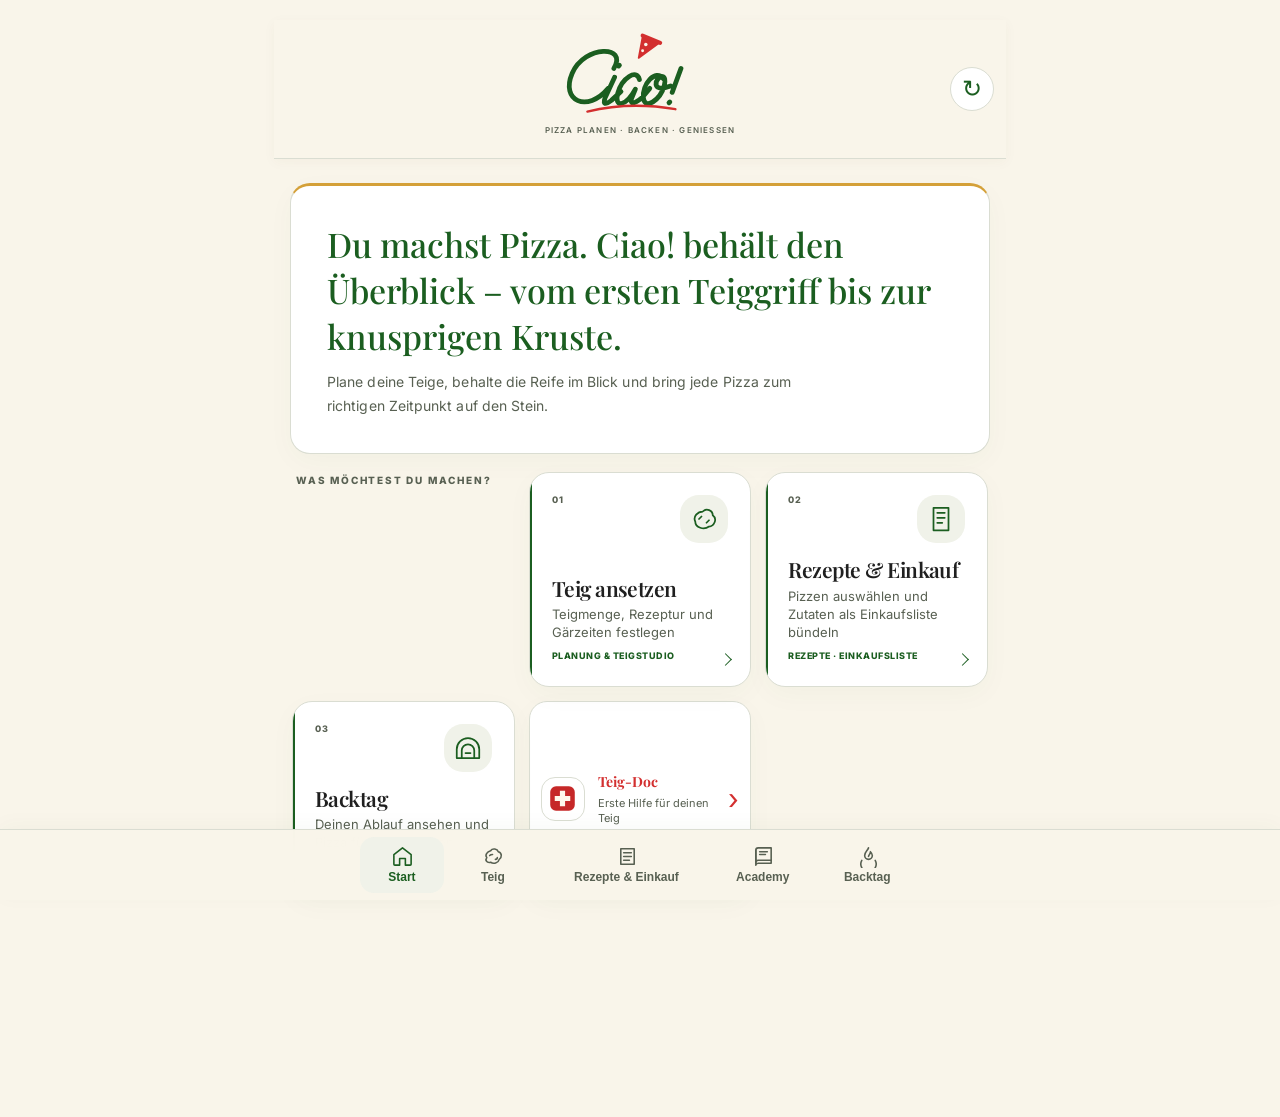
==== commit fa3d1bfe: "Rebrand Ciao! with the Modern Italian Premium Classico identity" ====
--- a/index.html
+++ b/index.html
@@ -2,11 +2,12 @@
 <html lang="de">
 <head>
 <meta charset="utf-8"><meta name="viewport" content="width=device-width,initial-scale=1,viewport-fit=cover">
-<meta name="theme-color" content="#f6ead5"><meta name="apple-mobile-web-app-title" content="Ciao"><meta name="application-name" content="Ciao"><meta name="apple-mobile-web-app-capable" content="yes"><meta name="apple-mobile-web-app-status-bar-style" content="default"><meta name="description" content="Geführter Assistent für deinen Pizzatag: Teig, Pizzakarte, Einkauf und Backablauf.">
-<link rel="preconnect" href="https://fonts.googleapis.com"><link rel="preconnect" href="https://fonts.gstatic.com" crossorigin><link href="https://fonts.googleapis.com/css2?family=Caveat:wght@600;700&family=Lora:wght@500;600;700&family=DM+Sans:wght@400;500;600;700&display=swap" rel="stylesheet"><link rel="manifest" href="manifest.webmanifest"><link rel="icon" href="icon.svg" type="image/svg+xml"><link rel="apple-touch-icon" sizes="180x180" href="apple-touch-icon.png?v=2"><title>Ciao</title>
+<meta name="theme-color" content="#F9F5EA"><meta name="apple-mobile-web-app-title" content="Ciao!"><meta name="application-name" content="Ciao!"><meta name="apple-mobile-web-app-capable" content="yes"><meta name="apple-mobile-web-app-status-bar-style" content="default"><meta name="description" content="Geführter Assistent für deinen Pizzatag: Teig, Pizzakarte, Einkauf und Backablauf.">
+<link rel="manifest" href="manifest.webmanifest"><link rel="icon" href="icon.svg" type="image/svg+xml"><link rel="apple-touch-icon" sizes="180x180" href="apple-touch-icon.png?v=classico-1"><title>Ciao! – Dein Pizza-Assistent</title>
+
 <style>
-:root{color-scheme:dark;--bg:#11110f;--panel:#1b1b18;--panel2:#24241f;--line:#38382f;--text:#f7f3e9;--muted:#b4b0a4;--red:#d84b36;--red2:#f0785d;--green:#a5c69b;--gold:#e6c37c}
-*{box-sizing:border-box}body{margin:0;background:var(--bg);color:var(--text);font:15px/1.45 ui-sans-serif,-apple-system,BlinkMacSystemFont,"Segoe UI",sans-serif;padding-bottom:90px}button,input,select{font:inherit}button{cursor:pointer}.app{max-width:850px;margin:auto;padding:18px 15px 30px}.top{display:flex;justify-content:space-between;align-items:center;margin-bottom:20px}.brand{display:flex;gap:13px;align-items:center}.logo{width:54px;height:54px;flex:0 0 54px;border-radius:17px;background:linear-gradient(145deg,#f0785d,#b92f22);display:grid;place-items:center;box-shadow:0 5px 18px #d84b3630;border:1px solid #ff9c7a55}.logo svg{width:43px;height:43px;display:block}.brand-lockup{display:flex;flex-direction:column;gap:0}.brand h1{font-size:25px;line-height:.95;letter-spacing:2.8px;font-weight:950;margin:0;font-style:italic}.brand-sub{font-size:9px;line-height:1.4;letter-spacing:2.1px;font-weight:850;color:var(--gold);margin-top:6px}.eyebrow{color:var(--red2);font-size:10px;letter-spacing:1.5px;text-transform:uppercase;font-weight:850}.brand h1{font-size:18px;margin:2px 0}.iconbtn{width:40px;height:40px;border:1px solid var(--line);border-radius:50%;background:var(--panel);color:var(--text)}h2{font-size:28px;line-height:1.1;letter-spacing:-.7px;margin:0 0 8px}h3{font-size:16px;margin:0}.intro{color:var(--muted);font-size:13px;margin:0 0 20px;max-width:620px}.hero{display:none;background:linear-gradient(130deg,#8e3025,#d84b36);padding:21px;border-radius:21px;margin-bottom:18px}.hero .eyebrow{color:#ffd3c5}.hero h2{font-size:25px;margin:7px 0}.hero p{font-size:13px;margin:0;color:#ffe9df;max-width:500px}.stepper{display:grid;grid-template-columns:repeat(5,minmax(0,1fr));gap:6px;margin:0 0 22px}.step{border:1px solid var(--line);border-radius:12px;padding:9px 5px;background:var(--panel);color:var(--muted);text-align:center;font-size:10px;font-weight:800}.step b{display:grid;place-items:center;width:23px;height:23px;margin:0 auto 5px;border-radius:50%;background:var(--panel2);font-size:11px}.step.active{border-color:var(--red);color:var(--text);background:#35201c}.step.active b,.step.done b{background:var(--red);color:white}.step.done{color:var(--green)}.page{display:none}.page.active{display:block}.card{border:1px solid var(--line);border-radius:17px;padding:16px;background:var(--panel);margin-bottom:13px}.cardhead{display:flex;justify-content:space-between;align-items:center;gap:10px;margin-bottom:14px}.muted{color:var(--muted)}.small{font-size:11px}.tag{font-size:10px;font-weight:850;background:#38231e;color:#ffab96;border-radius:99px;padding:5px 8px}.grid2{display:grid;grid-template-columns:repeat(2,minmax(0,1fr));gap:12px}.field label{display:block;font-size:11px;color:var(--muted);font-weight:750;margin-bottom:7px}.field input:not([type=range]),.field select{width:100%;min-height:44px;padding:11px;border:1px solid var(--line);border-radius:11px;background:var(--panel2);color:var(--text)}.field input[type=range]{width:100%;accent-color:var(--red);margin:8px 0}.field textarea{width:100%;min-height:44px;padding:11px;border:1px solid var(--line);border-radius:11px;background:var(--panel2);color:var(--text);resize:vertical}.sos-overlay{position:fixed;inset:0;z-index:20;background:#000c;display:flex;align-items:flex-start;justify-content:center;padding:16px;overflow:auto}.sos-overlay.hidden{display:none!important}.sos-panel{width:min(760px,100%);margin:auto;background:var(--bg);border:1px solid var(--line);border-radius:20px;padding:18px;max-height:none}.checkgrid{display:grid;grid-template-columns:repeat(2,minmax(0,1fr));gap:8px}.checkitem{display:flex!important;align-items:flex-start;gap:8px;padding:10px;border:1px solid var(--line);border-radius:10px;background:var(--panel2);font-size:12px!important;color:var(--text)!important;margin:0!important}.checkitem input{accent-color:var(--red);margin-top:2px}@media(max-width:480px){.checkgrid{grid-template-columns:1fr}.sos-overlay{padding:8px}.sos-panel{padding:13px}}.rangehead{display:flex;justify-content:space-between;gap:8px;font-size:12px}.rangehead strong{color:var(--gold)}.stats{display:grid;grid-template-columns:repeat(2,minmax(0,1fr));gap:8px;margin-top:12px}.stat{padding:12px;background:var(--panel2);border-radius:12px}.stat span{display:block;color:var(--muted);font-size:10px;letter-spacing:.6px;text-transform:uppercase;font-weight:800}.stat strong{display:block;font-size:21px;margin-top:4px}.stat small{color:var(--muted);font-size:10px}.btn{border:0;background:var(--red);color:white;padding:12px 16px;border-radius:12px;font-size:12px;font-weight:850}.btn.secondary{background:transparent;border:1px solid var(--line);color:var(--text)}.btn:disabled{opacity:.35;cursor:not-allowed}.actions{display:flex;flex-wrap:wrap;gap:8px;margin-top:15px}.note{background:#24251f;border:1px solid #414035;padding:12px;border-radius:12px;font-size:12px;line-height:1.5;color:#d5d0c3;margin-top:12px}.choice{display:flex;gap:10px;align-items:flex-start;padding:12px 0;border-bottom:1px solid var(--line)}.choice:last-child{border:0}.choice input{accent-color:var(--red);width:18px;height:18px;margin:2px 0 0}.choice main{flex:1}.choice strong{font-size:13px}.choice small{display:block;color:var(--muted);font-size:11px;margin-top:3px}.choice select,.qty{width:83px;padding:8px;background:var(--panel2);border:1px solid var(--line);border-radius:9px;color:var(--text)}.pizzahead{display:flex;justify-content:space-between;gap:8px;align-items:center}.pizzahead strong{font-size:13px}.pizzahead span{font-size:11px;color:var(--gold)}.pizza{padding:13px 0;border-bottom:1px solid var(--line)}.pizza:last-child{border:0}.pill{font-size:10px;color:var(--muted);background:var(--panel2);padding:4px 7px;border-radius:99px}.table{width:100%;border-collapse:collapse;font-size:13px}.table td,.table th{text-align:left;padding:10px 3px;border-bottom:1px solid var(--line)}.table td:last-child,.table th:last-child{text-align:right;font-weight:800}.table tr:last-child td{border:0}.item{display:flex;align-items:flex-start;gap:10px;padding:11px 0;border-bottom:1px solid var(--line)}.item:last-child{border:0}.item input{accent-color:var(--red);width:18px;height:18px;margin:2px 0 0}.item main{flex:1;font-size:13px}.item small{display:block;font-size:11px;color:var(--muted);margin-top:3px}.item.done main{text-decoration:line-through;color:var(--muted)}.timeline{display:grid;grid-template-columns:85px 1fr;gap:12px;padding:13px 0;border-bottom:1px solid var(--line)}.timeline:last-child{border:0}.time{color:var(--gold);font-weight:850;font-size:12px}.timeline strong{font-size:13px}.timeline p{font-size:11px;color:var(--muted);margin:4px 0 0}.nav{position:fixed;bottom:0;left:0;right:0;z-index:4;background:#11110ff2;backdrop-filter:blur(15px);border-top:1px solid var(--line);padding:10px 15px calc(10px + env(safe-area-inset-bottom))}.navinner{max-width:850px;margin:auto;display:flex;justify-content:space-between;gap:10px;align-items:center}.navtext{font-size:10px;color:var(--muted)}.nav .btn{padding:10px 14px}.toast{position:fixed;top:12px;left:50%;transform:translateX(-50%);background:var(--red);padding:10px 15px;border-radius:99px;font-size:12px;display:none;z-index:9}.toast.show{display:block}.hidden{display:none!important}@media(min-width:620px){.app{padding:25px 24px 35px}.stats{grid-template-columns:repeat(4,minmax(0,1fr))}.hero{padding:27px}.step{font-size:11px}.grid2{gap:15px}}@media(max-width:370px){.step{font-size:9px}.step b{width:20px;height:20px}.grid2{gap:8px}.card{padding:13px}}
+:root{color-scheme:dark;--bg:#11110f;--panel:#1b1b18;--panel2:#24241f;--line:#38382f;--text:#f7f3e9;--muted:#b4b0a4;--red:var(--accent);--red2:#f0785d;--green:#a5c69b;--gold:#e6c37c}
+*{box-sizing:border-box}body{margin:0;background:var(--bg);color:var(--text);font:15px/1.45 ui-sans-serif,-apple-system,BlinkMacSystemFont,"Segoe UI",sans-serif;padding-bottom:90px}button,input,select{font:inherit}button{cursor:pointer}.app{max-width:850px;margin:auto;padding:18px 15px 30px}.top{display:flex;justify-content:space-between;align-items:center;margin-bottom:20px}.brand{display:flex;gap:13px;align-items:center}.logo{width:54px;height:54px;flex:0 0 54px;border-radius:17px;background:linear-gradient(145deg,#f0785d,#b92f22);display:grid;place-items:center;box-shadow:0 5px 18px #d84b3630;border:1px solid #ff9c7a55}.logo svg{width:43px;height:43px;display:block}.brand-lockup{display:flex;flex-direction:column;gap:0}.brand h1{font-size:25px;line-height:.95;letter-spacing:2.8px;font-weight:950;margin:0;font-style:italic}.brand-sub{font-size:9px;line-height:1.4;letter-spacing:2.1px;font-weight:850;color:var(--gold);margin-top:6px}.eyebrow{color:var(--red2);font-size:10px;letter-spacing:1.5px;text-transform:uppercase;font-weight:850}.brand h1{font-size:18px;margin:2px 0}.iconbtn{width:40px;height:40px;border:1px solid var(--line);border-radius:50%;background:var(--panel);color:var(--text)}h2{font-size:28px;line-height:1.1;letter-spacing:-.7px;margin:0 0 8px}h3{font-size:16px;margin:0}.intro{color:var(--muted);font-size:13px;margin:0 0 20px;max-width:620px}.hero{display:none;background:linear-gradient(130deg,#8e3025,var(--accent));padding:21px;border-radius:21px;margin-bottom:18px}.hero .eyebrow{color:#ffd3c5}.hero h2{font-size:25px;margin:7px 0}.hero p{font-size:13px;margin:0;color:#ffe9df;max-width:500px}.stepper{display:grid;grid-template-columns:repeat(5,minmax(0,1fr));gap:6px;margin:0 0 22px}.step{border:1px solid var(--line);border-radius:12px;padding:9px 5px;background:var(--panel);color:var(--muted);text-align:center;font-size:10px;font-weight:800}.step b{display:grid;place-items:center;width:23px;height:23px;margin:0 auto 5px;border-radius:50%;background:var(--panel2);font-size:11px}.step.active{border-color:var(--red);color:var(--text);background:#35201c}.step.active b,.step.done b{background:var(--red);color:white}.step.done{color:var(--green)}.page{display:none}.page.active{display:block}.card{border:1px solid var(--line);border-radius:17px;padding:16px;background:var(--panel);margin-bottom:13px}.cardhead{display:flex;justify-content:space-between;align-items:center;gap:10px;margin-bottom:14px}.muted{color:var(--muted)}.small{font-size:11px}.tag{font-size:10px;font-weight:850;background:#38231e;color:#ffab96;border-radius:99px;padding:5px 8px}.grid2{display:grid;grid-template-columns:repeat(2,minmax(0,1fr));gap:12px}.field label{display:block;font-size:11px;color:var(--muted);font-weight:750;margin-bottom:7px}.field input:not([type=range]),.field select{width:100%;min-height:44px;padding:11px;border:1px solid var(--line);border-radius:11px;background:var(--panel2);color:var(--text)}.field input[type=range]{width:100%;accent-color:var(--red);margin:8px 0}.field textarea{width:100%;min-height:44px;padding:11px;border:1px solid var(--line);border-radius:11px;background:var(--panel2);color:var(--text);resize:vertical}.sos-overlay{position:fixed;inset:0;z-index:20;background:#000c;display:flex;align-items:flex-start;justify-content:center;padding:16px;overflow:auto}.sos-overlay.hidden{display:none!important}.sos-panel{width:min(760px,100%);margin:auto;background:var(--bg);border:1px solid var(--line);border-radius:20px;padding:18px;max-height:none}.checkgrid{display:grid;grid-template-columns:repeat(2,minmax(0,1fr));gap:8px}.checkitem{display:flex!important;align-items:flex-start;gap:8px;padding:10px;border:1px solid var(--line);border-radius:10px;background:var(--panel2);font-size:12px!important;color:var(--text)!important;margin:0!important}.checkitem input{accent-color:var(--red);margin-top:2px}@media(max-width:480px){.checkgrid{grid-template-columns:1fr}.sos-overlay{padding:8px}.sos-panel{padding:13px}}.rangehead{display:flex;justify-content:space-between;gap:8px;font-size:12px}.rangehead strong{color:var(--gold)}.stats{display:grid;grid-template-columns:repeat(2,minmax(0,1fr));gap:8px;margin-top:12px}.stat{padding:12px;background:var(--panel2);border-radius:12px}.stat span{display:block;color:var(--muted);font-size:10px;letter-spacing:.6px;text-transform:uppercase;font-weight:800}.stat strong{display:block;font-size:21px;margin-top:4px}.stat small{color:var(--muted);font-size:10px}.btn{border:0;background:var(--red);color:white;padding:12px 16px;border-radius:12px;font-size:12px;font-weight:850}.btn.secondary{background:transparent;border:1px solid var(--line);color:var(--text)}.btn:disabled{opacity:.35;cursor:not-allowed}.actions{display:flex;flex-wrap:wrap;gap:8px;margin-top:15px}.note{background:#24251f;border:1px solid #414035;padding:12px;border-radius:12px;font-size:12px;line-height:1.5;color:#d5d0c3;margin-top:12px}.choice{display:flex;gap:10px;align-items:flex-start;padding:12px 0;border-bottom:1px solid var(--line)}.choice:last-child{border:0}.choice input{accent-color:var(--red);width:18px;height:18px;margin:2px 0 0}.choice main{flex:1}.choice strong{font-size:13px}.choice small{display:block;color:var(--muted);font-size:11px;margin-top:3px}.choice select,.qty{width:83px;padding:8px;background:var(--panel2);border:1px solid var(--line);border-radius:9px;color:var(--text)}.pizzahead{display:flex;justify-content:space-between;gap:8px;align-items:center}.pizzahead strong{font-size:13px}.pizzahead span{font-size:11px;color:var(--gold)}.pizza{padding:13px 0;border-bottom:1px solid var(--line)}.pizza:last-child{border:0}.pill{font-size:10px;color:var(--muted);background:var(--panel2);padding:4px 7px;border-radius:99px}.table{width:100%;border-collapse:collapse;font-size:13px}.table td,.table th{text-align:left;padding:10px 3px;border-bottom:1px solid var(--line)}.table td:last-child,.table th:last-child{text-align:right;font-weight:800}.table tr:last-child td{border:0}.item{display:flex;align-items:flex-start;gap:10px;padding:11px 0;border-bottom:1px solid var(--line)}.item:last-child{border:0}.item input{accent-color:var(--red);width:18px;height:18px;margin:2px 0 0}.item main{flex:1;font-size:13px}.item small{display:block;font-size:11px;color:var(--muted);margin-top:3px}.item.done main{text-decoration:line-through;color:var(--muted)}.timeline{display:grid;grid-template-columns:85px 1fr;gap:12px;padding:13px 0;border-bottom:1px solid var(--line)}.timeline:last-child{border:0}.time{color:var(--gold);font-weight:850;font-size:12px}.timeline strong{font-size:13px}.timeline p{font-size:11px;color:var(--muted);margin:4px 0 0}.nav{position:fixed;bottom:0;left:0;right:0;z-index:4;background:#11110ff2;backdrop-filter:blur(15px);border-top:1px solid var(--line);padding:10px 15px calc(10px + env(safe-area-inset-bottom))}.navinner{max-width:850px;margin:auto;display:flex;justify-content:space-between;gap:10px;align-items:center}.navtext{font-size:10px;color:var(--muted)}.nav .btn{padding:10px 14px}.toast{position:fixed;top:12px;left:50%;transform:translateX(-50%);background:var(--red);padding:10px 15px;border-radius:99px;font-size:12px;display:none;z-index:9}.toast.show{display:block}.hidden{display:none!important}@media(min-width:620px){.app{padding:25px 24px 35px}.stats{grid-template-columns:repeat(4,minmax(0,1fr))}.hero{padding:27px}.step{font-size:11px}.grid2{gap:15px}}@media(max-width:370px){.step{font-size:9px}.step b{width:20px;height:20px}.grid2{gap:8px}.card{padding:13px}}
 
 /* Premium dark UI: klare Kartenstruktur mit warmer, hochwertiger Bildsprache */
 :root{color-scheme:dark;--bg:#090c0d;--panel:#111719;--panel2:#182023;--line:#2c3638;--text:#f5f0e5;--muted:#aeb8b7;--red:#e34e3d;--red2:#ff8a70;--green:#9dd5a2;--gold:#f1c987}
@@ -77,7 +78,7 @@
 @media(max-width:480px){.pizza-grid{grid-template-columns:1fr 1fr;gap:8px}.pizza-photo{aspect-ratio:1.35/1}.pizza-content{padding:9px}.pizzahead strong{font-size:12px}.pizzahead span{font-size:9px}}
 
 /* Reference-matched mobile app redesign */
-:root{color-scheme:dark;--bg:#05090b;--panel:#0d1418;--panel2:#141d22;--line:#26333a;--text:#f7f8f8;--muted:#a6b0b6;--red:#ff343f;--red2:#ff6b55;--green:#6acb78;--gold:#ffbd66}
+:root{color-scheme:dark;--bg:#05090b;--panel:#0d1418;--panel2:#141d22;--line:#26333a;--text:#f7f8f8;--muted:#a6b0b6;--red:var(--accent);--red2:#ff6b55;--green:#6acb78;--gold:#ffbd66}
 body{background:#05090b;background-image:radial-gradient(ellipse at 50% -10%,#1b262b 0,transparent 55%);padding-bottom:92px;font-size:14px}
 .app{max-width:520px;padding:12px 12px 28px}
 .top{position:sticky;top:0;z-index:20;margin:-12px -12px 14px;padding:12px;background:rgba(5,9,11,.9);backdrop-filter:blur(16px);border-bottom:1px solid #182126}
@@ -98,7 +99,7 @@
 
 
 /* Teigretter dedicated three-step mobile flow */
-.sos-overlay{position:fixed;inset:0;z-index:1000;display:flex;align-items:stretch;justify-content:center;background:#030709;padding:0;overflow:auto}.sos-overlay.hidden{display:none}.sos-screen{width:100%;max-width:520px;min-height:100dvh;display:flex;flex-direction:column;background:#030709;color:#f8f9f9;padding:0 16px calc(14px + env(safe-area-inset-bottom));overflow:auto}.sos-top{height:64px;flex-shrink:0;display:grid;grid-template-columns:40px 1fr 40px;align-items:center;gap:8px}.sos-back,.sos-help{border:0;background:transparent;color:#f5f6f6;font-size:30px;line-height:1;padding:3px}.sos-help{font-size:26px}.sos-brand{text-align:center;font-size:14px;font-weight:850;letter-spacing:.7px}.sos-cover{height:190px;flex-shrink:0;display:flex;align-items:flex-start;padding:8px 4px 16px;background:linear-gradient(0deg,#030709 0%,rgba(3,7,9,.3) 45%,rgba(3,7,9,.5) 100%),url('https://images.unsplash.com/photo-1586444248902-2f64eddc13df?auto=format&fit=crop&w=1000&q=85') center 62%/cover;border-radius:8px;margin-bottom:8px}.sos-cover h2{font-size:30px;margin:0 0 3px;letter-spacing:-.5px}.sos-cover p{margin:0;font-size:14px;color:#e2e5e6}.sos-progress{display:grid;grid-template-columns:1fr 1fr 1fr;align-items:start;gap:0;margin:0 2px 22px}.sos-progress-step{display:flex;align-items:center;flex-direction:column;gap:6px;color:#aab2b7;font-size:11px;text-align:center}.sos-progress-step b{width:38px;height:38px;border-radius:50%;display:grid;place-items:center;background:#20272c;color:#f6f7f7;font-size:15px;border:2px solid #263036}.sos-progress-step.active b{background:var(--red);border-color:var(--red);color:#fff}.sos-progress-step.done b{background:#61c66e;border-color:#61c66e;color:#071009}.sos-progress i{height:3px;background:linear-gradient(90deg,#ff343f,#333b40);margin:18px -17px 0;z-index:0}.sos-progress-step{position:relative;z-index:1}.sos-stage h3{font-size:22px;line-height:1.2;margin:0 0 5px}.sos-question{font-size:14px;color:#d6dcdf;margin:0 0 16px}.sos-options{display:grid;grid-template-columns:repeat(4,minmax(0,1fr));gap:8px;margin-bottom:22px}.sos-option{min-width:0;border:2px solid transparent;border-radius:13px;padding:0 0 7px;background:#0e1519;color:#f5f6f6;overflow:visible;position:relative;font-size:11px;line-height:1.3;font-weight:600}.sos-option img{display:block;width:100%;aspect-ratio:1/1;object-fit:cover;border-radius:9px;border:1px solid #29353a;background:#11191d}.sos-option span{display:block;padding:7px 2px 0;min-height:32px}.sos-option.selected{border-color:var(--red);background:#17191a;box-shadow:0 0 0 1px rgba(255,52,63,.25)}.sos-option.selected:after{content:'✓';position:absolute;right:-4px;top:-7px;width:24px;height:24px;display:grid;place-items:center;border-radius:50%;background:var(--red);font-size:14px;font-weight:900;color:white}.sos-subheading{margin-top:8px!important}.sos-when{margin:4px 0 20px}.sos-when label{display:block;margin-bottom:7px}.sos-when select{width:100%;padding:12px;background:#11191e;color:white;border:1px solid #2b383e;border-radius:11px}.sos-footer{margin-top:auto;padding-top:12px}.sos-footer .btn{width:100%;min-height:54px;border-radius:30px;font-size:16px;box-shadow:0 4px 14px rgba(255,52,63,.18)}.sos-result{border:1px solid #27533b;background:linear-gradient(145deg,#0c2718,#10191a);border-radius:14px;padding:17px;margin-bottom:12px}.sos-result h3{font-size:18px}.sos-result p{font-size:13px;line-height:1.55;color:#e3e9e5}.sos-result .sos-tip{border-radius:10px;background:#241f16;padding:12px;margin-top:12px;color:#ffe1a8}.sos-outline{width:100%;border:1px solid #334148;background:#0c1418;color:#f2f5f6;padding:13px;border-radius:24px;margin:5px 0}.sos-stage.hidden{display:none}
+.sos-overlay{position:fixed;inset:0;z-index:1000;display:flex;align-items:stretch;justify-content:center;background:#030709;padding:0;overflow:auto}.sos-overlay.hidden{display:none}.sos-screen{width:100%;max-width:520px;min-height:100dvh;display:flex;flex-direction:column;background:#030709;color:#f8f9f9;padding:0 16px calc(14px + env(safe-area-inset-bottom));overflow:auto}.sos-top{height:64px;flex-shrink:0;display:grid;grid-template-columns:40px 1fr 40px;align-items:center;gap:8px}.sos-back,.sos-help{border:0;background:transparent;color:#f5f6f6;font-size:30px;line-height:1;padding:3px}.sos-help{font-size:26px}.sos-brand{text-align:center;font-size:14px;font-weight:850;letter-spacing:.7px}.sos-cover{height:190px;flex-shrink:0;display:flex;align-items:flex-start;padding:8px 4px 16px;background:linear-gradient(0deg,#030709 0%,rgba(3,7,9,.3) 45%,rgba(3,7,9,.5) 100%),url('https://images.unsplash.com/photo-1586444248902-2f64eddc13df?auto=format&fit=crop&w=1000&q=85') center 62%/cover;border-radius:8px;margin-bottom:8px}.sos-cover h2{font-size:30px;margin:0 0 3px;letter-spacing:-.5px}.sos-cover p{margin:0;font-size:14px;color:#e2e5e6}.sos-progress{display:grid;grid-template-columns:1fr 1fr 1fr;align-items:start;gap:0;margin:0 2px 22px}.sos-progress-step{display:flex;align-items:center;flex-direction:column;gap:6px;color:#aab2b7;font-size:11px;text-align:center}.sos-progress-step b{width:38px;height:38px;border-radius:50%;display:grid;place-items:center;background:#20272c;color:#f6f7f7;font-size:15px;border:2px solid #263036}.sos-progress-step.active b{background:var(--red);border-color:var(--red);color:#fff}.sos-progress-step.done b{background:#61c66e;border-color:#61c66e;color:#071009}.sos-progress i{height:3px;background:linear-gradient(90deg,var(--accent),#333b40);margin:18px -17px 0;z-index:0}.sos-progress-step{position:relative;z-index:1}.sos-stage h3{font-size:22px;line-height:1.2;margin:0 0 5px}.sos-question{font-size:14px;color:#d6dcdf;margin:0 0 16px}.sos-options{display:grid;grid-template-columns:repeat(4,minmax(0,1fr));gap:8px;margin-bottom:22px}.sos-option{min-width:0;border:2px solid transparent;border-radius:13px;padding:0 0 7px;background:#0e1519;color:#f5f6f6;overflow:visible;position:relative;font-size:11px;line-height:1.3;font-weight:600}.sos-option img{display:block;width:100%;aspect-ratio:1/1;object-fit:cover;border-radius:9px;border:1px solid #29353a;background:#11191d}.sos-option span{display:block;padding:7px 2px 0;min-height:32px}.sos-option.selected{border-color:var(--red);background:#17191a;box-shadow:0 0 0 1px rgba(255,52,63,.25)}.sos-option.selected:after{content:'✓';position:absolute;right:-4px;top:-7px;width:24px;height:24px;display:grid;place-items:center;border-radius:50%;background:var(--red);font-size:14px;font-weight:900;color:white}.sos-subheading{margin-top:8px!important}.sos-when{margin:4px 0 20px}.sos-when label{display:block;margin-bottom:7px}.sos-when select{width:100%;padding:12px;background:#11191e;color:white;border:1px solid #2b383e;border-radius:11px}.sos-footer{margin-top:auto;padding-top:12px}.sos-footer .btn{width:100%;min-height:54px;border-radius:30px;font-size:16px;box-shadow:0 4px 14px rgba(255,52,63,.18)}.sos-result{border:1px solid #27533b;background:linear-gradient(145deg,#0c2718,#10191a);border-radius:14px;padding:17px;margin-bottom:12px}.sos-result h3{font-size:18px}.sos-result p{font-size:13px;line-height:1.55;color:#e3e9e5}.sos-result .sos-tip{border-radius:10px;background:#241f16;padding:12px;margin-top:12px;color:#ffe1a8}.sos-outline{width:100%;border:1px solid #334148;background:#0c1418;color:#f2f5f6;padding:13px;border-radius:24px;margin:5px 0}.sos-stage.hidden{display:none}
 @media(max-height:760px){.sos-cover{height:140px}.sos-progress{margin-bottom:15px}.sos-stage h3{font-size:20px}.sos-options{gap:6px;margin-bottom:15px}.sos-option{font-size:10px}}
 @media(min-width:600px){.sos-screen{border-left:1px solid #253139;border-right:1px solid #253139}.sos-cover{height:220px}.sos-option img{aspect-ratio:1.05/1}}
 
@@ -115,7 +116,7 @@
 .sos-options{display:grid;grid-template-columns:repeat(4,minmax(0,1fr));gap:9px}
 .sos-option{display:flex;flex-direction:column;gap:5px;text-align:left;padding:8px;border:1px solid #303030;background:#151515;color:#f8f8f8;border-radius:13px;min-width:0;transition:border-color .15s,background .15s}
 .sos-option b{font-size:12px}.sos-option small{font-size:10px;line-height:1.3;color:#a7a7a7}
-.sos-option.selected{border:2px solid #e44d38;background:#29130f;padding:7px}.sos-option.selected b{color:#ff927c}
+.sos-option.selected{border:2px solid var(--accent);background:#29130f;padding:7px}.sos-option.selected b{color:#ff927c}
 .sos-art{height:72px;border-radius:8px;display:grid;place-items:center;position:relative;overflow:hidden;background:radial-gradient(ellipse at 50% 55%,#c69a67 0 34%,#8e5e38 35% 42%,#24201a 43% 100%)}
 .sos-art i{display:block;width:47px;height:34px;border-radius:48% 48% 40% 40%;background:linear-gradient(145deg,#f0d2a0,#c28b52);box-shadow:0 5px 7px #0009;position:relative}
 .sos-art i:after{content:"";position:absolute;inset:5px;border-radius:50%;background:radial-gradient(circle at 30% 40%,#f6dfb6 0 2px,transparent 3px),radial-gradient(circle at 70% 60%,#8f5c35 0 2px,transparent 3px)}
@@ -130,7 +131,7 @@
 @media(max-width:520px){.sos-screen{padding:0 13px 25px}.sos-options{grid-template-columns:repeat(2,minmax(0,1fr))}.sos-art{height:84px}.pizza-grid{grid-template-columns:1fr}.pizza-photo{height:210px}}
 @media(max-width:980px){.pizza-grid{grid-template-columns:repeat(2,minmax(0,1fr))}}@media(max-width:620px){.pizza-grid{grid-template-columns:1fr}.pizza-photo{aspect-ratio:1.15/1}}
 /* Ciao! visual polish — screenshot reference, mobile-first */
-:root{--bg:#030709;--panel:#0b1216;--panel2:#121b20;--line:#253239;--text:#f7f8f8;--muted:#a9b4ba;--red:#ff3542;--red2:#ff6d5b;--green:#72d084;--gold:#ffc47a}
+:root{--bg:#030709;--panel:#0b1216;--panel2:#121b20;--line:#253239;--text:#f7f8f8;--muted:#a9b4ba;--red:var(--accent);--red2:#ff6d5b;--green:#72d084;--gold:#ffc47a}
 html{background:#030709;scroll-behavior:smooth}
 body{background:radial-gradient(ellipse at 50% -12%,#1b2a30 0,transparent 48%),#030709;color:var(--text);letter-spacing:.005em}
 .app{max-width:540px;padding:0 14px 120px}
@@ -158,10 +159,10 @@
 .cardhead{margin-bottom:13px}.cardhead h3{font-size:14px}
 .field label{color:#b7c1c5;font-size:11px}
 .field input:not([type=range]),.field select,.field textarea,.choice select,.qty{background:#070d10;border:1px solid #2b3940;color:#f7f8f8;border-radius:11px;min-height:44px}
-.field input:focus,.field select:focus,.field textarea:focus{outline:2px solid #ff354266;border-color:#ff3542}
+.field input:focus,.field select:focus,.field textarea:focus{outline:2px solid #ff354266;border-color:var(--accent)}
 .stats{grid-template-columns:repeat(2,minmax(0,1fr));gap:8px}.stat{background:#111a1f;border-color:#25343a;border-radius:12px}
 .stat strong{font-size:20px;color:#f5f5f2}
-.btn{display:flex;align-items:center;justify-content:center;gap:8px;width:100%;min-height:46px;padding:13px 16px;border:1px solid #ff3542;border-radius:13px;background:linear-gradient(180deg,#ff414b,#ed2637);color:#fff;font-size:13px;font-weight:800;box-shadow:0 5px 16px #ff354222;white-space:normal;text-align:center}
+.btn{display:flex;align-items:center;justify-content:center;gap:8px;width:100%;min-height:46px;padding:13px 16px;border:1px solid var(--accent);border-radius:13px;background:linear-gradient(180deg,var(--accent),var(--accent));color:#fff;font-size:13px;font-weight:800;box-shadow:0 5px 16px #ff354222;white-space:normal;text-align:center}
 .btn:hover{filter:brightness(1.06);transform:translateY(-1px)}
 .btn.secondary{background:#10181c;border:1px solid #2b3940;color:#eef0f1;box-shadow:none}
 .actions{display:grid;grid-template-columns:1fr;gap:9px;margin-top:16px}
@@ -311,7 +312,7 @@
 
 
 /* Ciao! Premium & Playful visual system */
-:root{color-scheme:dark;--bg:#07100d;--panel:#0d1914;--panel2:#13221a;--line:#293a2e;--text:#f6f2e7;--muted:#b6c0b2;--red:#e33832;--red2:#ff6b58;--green:#a8c79b;--gold:#efc77d}
+:root{color-scheme:dark;--bg:#07100d;--panel:#0d1914;--panel2:#13221a;--line:#293a2e;--text:var(--bg);--muted:#b6c0b2;--red:#e33832;--red2:#ff6b58;--green:#a8c79b;--gold:#efc77d}
 html{background:#07100d}
 body{background:radial-gradient(ellipse at 50% -15%,#203a2a 0%,#0b1710 42%,#050907 100%);color:var(--text)}
 .app{max-width:900px;padding-top:16px}
@@ -320,7 +321,7 @@
 .logo{background:linear-gradient(145deg,#efc77d,#c99548);border:1px solid #f7d99b;box-shadow:0 5px 22px #efc77d20}
 .brand h1{color:#fff4d9;text-shadow:0 2px 18px #efc77d20}
 .brand-sub{color:var(--gold)}
-.iconbtn{background:#111d16;border-color:#334637;color:#f6f2e7}
+.iconbtn{background:#111d16;border-color:#334637;color:var(--bg)}
 h2,h3{color:#fff9eb}
 .intro,.muted{color:#b8c2b4}
 .hero,.home-hero{border:1px solid #3b4b35;border-radius:22px;overflow:hidden;box-shadow:0 15px 40px #0005}
@@ -331,7 +332,7 @@
 .home-hero p{color:#e3e8dc}
 .card,.sos-panel{background:linear-gradient(145deg,#112017,#0a130e);border-color:#304434;border-radius:20px;box-shadow:0 10px 28px #0003}
 .cardhead h3{font-size:15px}
-.field input:not([type=range]),.field select,.field textarea{background:#07100c;border-color:#354939;color:#f6f2e7;border-radius:13px}
+.field input:not([type=range]),.field select,.field textarea{background:#07100c;border-color:#354939;color:var(--bg);border-radius:13px}
 .field input:focus,.field select:focus,.field textarea:focus{outline:2px solid #efc77d;outline-offset:1px}
 .step{background:#0e1a13;border-color:#2d4031;color:#b5c2b3;border-radius:13px}
 .step b{background:#1b2b1e;color:#f3e6c8}
@@ -340,7 +341,7 @@
 .stat,.note{background:#122017;border-color:#304433;border-radius:14px}
 .stat strong{color:var(--gold)}
 .btn{background:linear-gradient(110deg,#ed4137,#c9242c);border-color:#f45a4c;border-radius:14px;box-shadow:0 5px 18px #e3383220}
-.btn.secondary{background:#15241a;border-color:#3b503d;color:#f6f2e7;box-shadow:none}
+.btn.secondary{background:#15241a;border-color:#3b503d;color:var(--bg);box-shadow:none}
 button:focus-visible{outline:2px solid var(--gold);outline-offset:3px}
 .home-tile{background:linear-gradient(110deg,#14251a,#0b150f);border-color:#304633;border-radius:17px;min-height:72px;transition:transform .15s,border-color .15s}
 .home-tile:active,.dough-style-card:active{transform:scale(.985)}
@@ -377,7 +378,7 @@
 .top{margin-bottom:16px;padding:4px 0 13px;border-bottom:1px solid #1d3323;align-items:center}
 .brand{gap:11px}
 .logo{width:52px;height:52px;flex-basis:52px;border-radius:16px;background:linear-gradient(145deg,#f6d58c,#d29c4a);border:1px solid #ffedb5;box-shadow:0 0 28px #efc77d18}
-.brand h1{font-family:Georgia,'Times New Roman',serif;font-style:italic;font-size:32px;letter-spacing:-1.2px;font-weight:600;color:#f5d79b;text-shadow:0 2px 18px #f4ce8a26}
+.brand h1{font-family:var(--font-display);font-style:italic;font-size:32px;letter-spacing:-1.2px;font-weight:600;color:#f5d79b;text-shadow:0 2px 18px #f4ce8a26}
 .brand-sub{font-size:8px;letter-spacing:.7px;color:#f0d6a0}
 .iconbtn{background:#0b1710;border-color:#2a4030}
 h2{font-size:clamp(27px,6vw,36px);letter-spacing:-1px}
@@ -520,137 +521,137 @@
 
 /* RUSTICA — warm Italian trattoria visual system */
 @import url('https://fonts.googleapis.com/css2?family=Caveat:wght@600;700&family=Lora:wght@500;600;700&family=DM+Sans:wght@400;500;600;700&display=swap');
-:root{color-scheme:light;--bg:#f6ead5;--panel:#fff5e4;--panel2:#f1dfc3;--line:#dfc6a3;--text:#43291f;--muted:#826b57;--red:#a92f16;--red2:#c54b2d;--green:#294f35;--gold:#c17b37}
-html{background:var(--bg)}body{background:var(--bg)!important;background-image:radial-gradient(ellipse at 15% 0%,#fff9e9 0,transparent 48%),linear-gradient(135deg,#f8eedc,#f1dfc3)!important;color:var(--text);font-family:'DM Sans',-apple-system,BlinkMacSystemFont,sans-serif;font-size:14px;padding-bottom:94px}
+:root{color-scheme:light;--bg:var(--bg);--panel:var(--panel);--panel2:var(--panel2);--line:var(--line);--text:var(--text);--muted:var(--muted);--red:var(--primary);--red2:#c54b2d;--green:var(--primary);--gold:#c17b37}
+html{background:var(--bg)}body{background:var(--bg)!important;background-image:radial-gradient(ellipse at 15% 0%,#fff9e9 0,transparent 48%),linear-gradient(135deg,#f8eedc,var(--panel2))!important;color:var(--text);font-family:var(--font-body);font-size:14px;padding-bottom:94px}
 .app{max-width:560px;padding:12px 12px 28px}.top{position:sticky;top:0;z-index:20;display:flex;justify-content:center;align-items:center;min-height:67px;margin:-12px -12px 16px;padding:8px 58px;background:rgba(248,238,220,.94);backdrop-filter:blur(16px);border-bottom:1px solid #e2c9a6}
-.brand{justify-content:center;gap:0}.logo{display:none}.brand-lockup{align-items:center}.brand h1{font-family:'Caveat',cursive!important;font-size:43px!important;line-height:.9;letter-spacing:-1.8px!important;font-weight:700!important;font-style:normal;color:var(--red);text-transform:none;margin:0!important}.brand-sub{display:none}.top #reset{position:absolute;right:12px;top:50%;transform:translateY(-50%);background:transparent;border:1px solid #d9bd98;color:var(--red);width:36px;height:36px}
-h2,h3,.cardhead h3,.home-tile strong{font-family:'Lora',Georgia,serif;color:var(--red)}h2{font-size:26px;letter-spacing:-.4px;line-height:1.15}h3{font-size:16px}.eyebrow{color:var(--red2);font-family:'DM Sans',sans-serif;letter-spacing:1.3px}.intro{color:var(--muted);font-size:13px;line-height:1.6}
-.hero{background:linear-gradient(90deg,#4b2117e8,#4b211740),url('https://images.unsplash.com/photo-1579751626657-72bc17010498?auto=format&fit=crop&w=1200&q=85') center/cover;border:1px solid #d6b58c;box-shadow:0 8px 22px #70401a18}.hero h2,.home-hero h2{color:#fff4df}
-.stepper{gap:6px;margin:12px 0 18px}.step{background:#f9eedb;border:1px solid #dfc6a3;border-radius:12px;color:#80644d;font-family:'DM Sans',sans-serif}.step b{background:#ead5b5;color:#7b4930}.step.active{background:#f2ddbd;border-color:var(--red);color:var(--red);box-shadow:none}.step.active b,.step.done b{background:var(--red);color:#fff5e4}.step.done{color:var(--green)}
-.card{background:rgba(255,247,232,.92);border:1px solid #e3cba9;border-radius:17px;padding:15px;box-shadow:0 4px 14px #73441a0d;margin-bottom:12px}.cardhead{margin-bottom:13px}.tag{background:#f0d8b4;color:#8e2b16;border:1px solid #dfbd8d}.pill{background:#f0dfc4;color:#765840;border:1px solid #e3c9a4}
-.field label{color:#826b57}.field input:not([type=range]),.field select,.field textarea,.choice select,.qty{background:#fff8eb;border:1px solid #dfc6a3;color:var(--text);border-radius:10px}.field input:focus,.field select:focus,.field textarea:focus{outline:2px solid #b7774250;border-color:#b77742}.field input[type=range]{accent-color:var(--red)}
-.btn{background:var(--red);border:1px solid var(--red);color:#fff7e9;border-radius:13px;box-shadow:none;font-family:'DM Sans',sans-serif;font-weight:700}.btn:hover{filter:brightness(1.05);transform:translateY(-1px)}.btn.secondary{background:#fff3df;border:1px solid #c89e72;color:#7e351f;box-shadow:none}.iconbtn{background:#fff3df;border:1px solid #dfc6a3;color:var(--red)}
-.stats{gap:8px}.stat{background:#f6e6cc;border:1px solid #e4c9a2;border-radius:12px}.stat span,.stat small{color:#826b57}.stat strong{color:var(--green)}.note{background:#f2e1c6;border:1px solid #dfc39a;color:#694c38}
-.choice{border-color:#e4cdae}.choice input,.item input{accent-color:var(--red)}.item{background:transparent;border-color:#e4cdae}.item.done main{color:#9d8a75}.pizza{background:#fff4e1;border-color:#e3c9a6;border-radius:14px}.pizza-photo{border-color:#e3c9a6;filter:saturate(1.04) contrast(1.02)}.pizzahead strong{color:var(--text);font-family:'Lora',Georgia,serif}.pizzahead span,.rangehead strong{color:var(--red)}
-.qty-step{background:#f0dfc5!important;border:1px solid #e0c49b!important;color:var(--red)!important;border-radius:50%!important;box-shadow:none!important;font-weight:700}.qty-step:active{background:#a92f16!important;color:white!important}.qty{background:#fff8eb!important;color:var(--text)!important;border-color:#e0c49b!important}
-.timeline{border-color:#e2c9a7}.time{color:var(--red);font-family:'DM Sans',sans-serif}.timeline p{color:var(--muted)}
-.nav{background:rgba(248,238,220,.97);border-top:1px solid #dfc6a3;backdrop-filter:blur(18px);padding:7px 10px calc(7px + env(safe-area-inset-bottom))}.navinner{max-width:560px}.tab{color:#8b7763}.tab.active{color:var(--red)}
-.home-hero{border:1px solid #d6b58c;background:linear-gradient(0deg,rgba(62,29,17,.82),transparent 76%),url('https://images.unsplash.com/photo-1579751626657-72bc17010498?auto=format&fit=crop&w=1200&q=90') center/cover;box-shadow:0 5px 18px #73441a18}.home-tile{background:#fff4e1;border-color:#e1c7a3;color:var(--text);box-shadow:0 3px 10px #70401a0a}.tile-icon{background:#efdfc5;color:var(--red)}.home-tile small{color:var(--muted)}.home-tile>b{color:var(--red)}
-.sos-overlay{background:#57321fb0;backdrop-filter:blur(8px)}.sos-panel{background:#fff4e1;border:1px solid #d9b990;box-shadow:0 18px 55px #44201040}.checkitem{background:#fff8eb!important;border-color:#e0c49f!important;color:var(--text)!important}.checkitem:has(input:checked){border-color:#a92f16!important;background:#f5dfc2!important}.checkitem input{accent-color:var(--red)}.toast{background:var(--green);color:#fff7e8}.home-hero .eyebrow{color:#f8d4a2}
+.brand{justify-content:center;gap:0}.logo{display:none}.brand-lockup{align-items:center}.brand h1{font-family:var(--font-display);font-size:43px!important;line-height:.9;letter-spacing:-1.8px!important;font-weight:700!important;font-style:normal;color:var(--red);text-transform:none;margin:0!important}.brand-sub{display:none}.top #reset{position:absolute;right:12px;top:50%;transform:translateY(-50%);background:transparent;border:1px solid var(--line);color:var(--red);width:36px;height:36px}
+h2,h3,.cardhead h3,.home-tile strong{font-family:var(--font-display);color:var(--red)}h2{font-size:26px;letter-spacing:-.4px;line-height:1.15}h3{font-size:16px}.eyebrow{color:var(--red2);font-family:var(--font-body);letter-spacing:1.3px}.intro{color:var(--muted);font-size:13px;line-height:1.6}
+.hero{background:linear-gradient(90deg,#4b2117e8,#4b211740),url('https://images.unsplash.com/photo-1579751626657-72bc17010498?auto=format&fit=crop&w=1200&q=85') center/cover;border:1px solid #d6b58c;box-shadow:0 8px 22px #70401a18}.hero h2,.home-hero h2{color:var(--panel)}
+.stepper{gap:6px;margin:12px 0 18px}.step{background:#f9eedb;border:1px solid var(--line);border-radius:12px;color:#80644d;font-family:var(--font-body)}.step b{background:#ead5b5;color:#7b4930}.step.active{background:#f2ddbd;border-color:var(--red);color:var(--red);box-shadow:none}.step.active b,.step.done b{background:var(--red);color:var(--panel)}.step.done{color:var(--green)}
+.card{background:rgba(255,247,232,.92);border:1px solid var(--line);border-radius:17px;padding:15px;box-shadow:0 4px 14px #73441a0d;margin-bottom:12px}.cardhead{margin-bottom:13px}.tag{background:#f0d8b4;color:#8e2b16;border:1px solid #dfbd8d}.pill{background:var(--panel2);color:#765840;border:1px solid #e3c9a4}
+.field label{color:var(--muted)}.field input:not([type=range]),.field select,.field textarea,.choice select,.qty{background:var(--panel);border:1px solid var(--line);color:var(--text);border-radius:10px}.field input:focus,.field select:focus,.field textarea:focus{outline:2px solid #b7774250;border-color:#b77742}.field input[type=range]{accent-color:var(--red)}
+.btn{background:var(--red);border:1px solid var(--red);color:var(--panel);border-radius:13px;box-shadow:none;font-family:var(--font-body);font-weight:700}.btn:hover{filter:brightness(1.05);transform:translateY(-1px)}.btn.secondary{background:var(--panel);border:1px solid #c89e72;color:#7e351f;box-shadow:none}.iconbtn{background:var(--panel);border:1px solid var(--line);color:var(--red)}
+.stats{gap:8px}.stat{background:#f6e6cc;border:1px solid #e4c9a2;border-radius:12px}.stat span,.stat small{color:var(--muted)}.stat strong{color:var(--green)}.note{background:#f2e1c6;border:1px solid #dfc39a;color:#694c38}
+.choice{border-color:#e4cdae}.choice input,.item input{accent-color:var(--red)}.item{background:transparent;border-color:#e4cdae}.item.done main{color:#9d8a75}.pizza{background:var(--panel);border-color:#e3c9a6;border-radius:14px}.pizza-photo{border-color:#e3c9a6;filter:saturate(1.04) contrast(1.02)}.pizzahead strong{color:var(--text);font-family:var(--font-display)}.pizzahead span,.rangehead strong{color:var(--red)}
+.qty-step{background:#f0dfc5!important;border:1px solid #e0c49b!important;color:var(--red)!important;border-radius:50%!important;box-shadow:none!important;font-weight:700}.qty-step:active{background:var(--primary)!important;color:white!important}.qty{background:var(--panel)!important;color:var(--text)!important;border-color:#e0c49b!important}
+.timeline{border-color:#e2c9a7}.time{color:var(--red);font-family:var(--font-body)}.timeline p{color:var(--muted)}
+.nav{background:rgba(248,238,220,.97);border-top:1px solid var(--line);backdrop-filter:blur(18px);padding:7px 10px calc(7px + env(safe-area-inset-bottom))}.navinner{max-width:560px}.tab{color:#8b7763}.tab.active{color:var(--red)}
+.home-hero{border:1px solid #d6b58c;background:linear-gradient(0deg,rgba(62,29,17,.82),transparent 76%),url('https://images.unsplash.com/photo-1579751626657-72bc17010498?auto=format&fit=crop&w=1200&q=90') center/cover;box-shadow:0 5px 18px #73441a18}.home-tile{background:var(--panel);border-color:#e1c7a3;color:var(--text);box-shadow:0 3px 10px #70401a0a}.tile-icon{background:#efdfc5;color:var(--red)}.home-tile small{color:var(--muted)}.home-tile>b{color:var(--red)}
+.sos-overlay{background:#57321fb0;backdrop-filter:blur(8px)}.sos-panel{background:var(--panel);border:1px solid #d9b990;box-shadow:0 18px 55px #44201040}.checkitem{background:var(--panel)!important;border-color:#e0c49f!important;color:var(--text)!important}.checkitem:has(input:checked){border-color:var(--primary)!important;background:#f5dfc2!important}.checkitem input{accent-color:var(--red)}.toast{background:var(--green);color:var(--panel)}.home-hero .eyebrow{color:#f8d4a2}
 @media(min-width:700px){.app{max-width:720px;padding-top:18px}.top{margin:-18px -18px 18px;padding:10px 58px}.card{padding:18px}}@media(max-width:560px){.app{padding:12px 10px 24px}.top{margin:-12px -10px 14px;padding:8px 54px}.brand h1{font-size:42px!important}.card{padding:13px}.step{font-size:10px}.pizza-grid{gap:9px}}
 
 
 /* RUSTICA FINAL CONSISTENCY PASS — one light palette across every screen */
-:root{color-scheme:light!important;--bg:#f6ead5;--panel:#fff5e4;--panel2:#f1dfc3;--line:#dfc6a3;--text:#43291f;--muted:#826b57;--red:#a92f16;--red2:#c54b2d;--green:#294f35;--gold:#c17b37}
-html,body{background:#f6ead5!important;color:#43291f!important}
-body{background-image:radial-gradient(ellipse at 15% 0%,#fff9e9 0,transparent 48%),linear-gradient(135deg,#f8eedc,#f1dfc3)!important;color:#43291f!important}
+:root{color-scheme:light!important;--bg:var(--bg);--panel:var(--panel);--panel2:var(--panel2);--line:var(--line);--text:var(--text);--muted:var(--muted);--red:var(--primary);--red2:#c54b2d;--green:var(--primary);--gold:#c17b37}
+html,body{background:var(--bg)!important;color:var(--text)!important}
+body{background-image:radial-gradient(ellipse at 15% 0%,#fff9e9 0,transparent 48%),linear-gradient(135deg,#f8eedc,var(--panel2))!important;color:var(--text)!important}
 .app{max-width:560px!important;padding:12px 12px 110px!important}
 .top{background:rgba(248,238,220,.96)!important;border-bottom:1px solid #e2c9a6!important;box-shadow:0 3px 12px #70401a0a}
-.brand h1{font-family:'Caveat','Brush Script MT',cursive!important;font-size:43px!important;color:#a92f16!important;text-transform:none!important;letter-spacing:-1.8px!important;font-style:normal!important}
+.brand h1{font-family:var(--font-display);font-size:43px!important;color:var(--primary)!important;text-transform:none!important;letter-spacing:-1.8px!important;font-style:normal!important}
 .brand-sub{display:none!important}
-h2,h3,.cardhead h3,.home-tile strong{font-family:'Lora',Georgia,serif!important;color:#a92f16}
+h2,h3,.cardhead h3,.home-tile strong{font-family:var(--font-display);color:var(--primary)}
 .eyebrow{color:#c54b2d!important}
-.intro,.muted{color:#826b57!important}
-.card,.bake-timeline-card,.sos-panel{background:#fff5e4!important;color:#43291f!important;border:1px solid #e3cba9!important;border-radius:17px!important;box-shadow:0 4px 14px #73441a0d!important}
-.cardhead h3,.bake-timeline-card h3{color:#a92f16!important}
+.intro,.muted{color:var(--muted)!important}
+.card,.bake-timeline-card,.sos-panel{background:var(--panel)!important;color:var(--text)!important;border:1px solid var(--line)!important;border-radius:17px!important;box-shadow:0 4px 14px #73441a0d!important}
+.cardhead h3,.bake-timeline-card h3{color:var(--primary)!important}
 .bake-hero{height:clamp(280px,72vw,390px)!important;margin:0 0 14px!important;border-radius:20px!important;overflow:hidden;background:linear-gradient(180deg,rgba(49,24,14,.08),rgba(49,24,14,.12) 40%,rgba(49,24,14,.82)),url('https://images.unsplash.com/photo-1579751626657-72bc17010498?auto=format&fit=crop&w=1400&q=90') center 54%/cover!important;border:1px solid #d6b58c!important;display:flex;align-items:flex-end;padding:20px!important}
-.bake-hero h2{color:#fff4df!important;font-family:'Lora',Georgia,serif!important;font-size:clamp(29px,7vw,38px)!important;margin:0 0 6px!important}
-.bake-hero p{color:#fff7e9!important;font-size:15px!important;margin:0!important}
+.bake-hero h2{color:var(--panel)!important;font-family:var(--font-display);font-size:clamp(29px,7vw,38px)!important;margin:0 0 6px!important}
+.bake-hero p{color:var(--panel)!important;font-size:15px!important;margin:0!important}
 .bake-timeline-card{padding:14px!important;margin-bottom:12px!important}
 .bake-timeline-card>h3{margin:0 0 12px!important}
 .bake-timeline-item{display:grid!important;grid-template-columns:38px 84px minmax(0,1fr)!important;gap:12px!important;align-items:center!important;position:relative;padding:10px 0!important;border-bottom:1px solid #e5d0b2!important;min-height:104px!important;background:transparent!important}
 .bake-timeline-item:last-child{border-bottom:0!important}
 .bake-timeline-item:before{background:#d8c0a0!important}
-.bake-number{width:34px!important;height:34px!important;border-radius:50%!important;display:grid!important;place-items:center!important;background:#f1d0aa!important;color:#43291f!important;font-size:15px!important;font-weight:850!important;z-index:1!important;border:1px solid #dfbd8d!important}
-.bake-timeline-item img{width:84px!important;height:84px!important;min-height:84px!important;object-fit:cover!important;border-radius:13px!important;border:1px solid #e3cba9!important;background:#f1dfc3!important}
+.bake-number{width:34px!important;height:34px!important;border-radius:50%!important;display:grid!important;place-items:center!important;background:#f1d0aa!important;color:var(--text)!important;font-size:15px!important;font-weight:850!important;z-index:1!important;border:1px solid #dfbd8d!important}
+.bake-timeline-item img{width:84px!important;height:84px!important;min-height:84px!important;object-fit:cover!important;border-radius:13px!important;border:1px solid var(--line)!important;background:var(--panel2)!important}
 .bake-item-copy{min-width:0!important}
-.bake-item-copy strong{display:block!important;color:#43291f!important;font-family:'Lora',Georgia,serif!important;font-size:15px!important;line-height:1.3!important}
-.bake-item-copy p{font-size:12px!important;line-height:1.45!important;color:#715a48!important;margin:5px 0!important}
+.bake-item-copy strong{display:block!important;color:var(--text)!important;font-family:var(--font-display);font-size:15px!important;line-height:1.3!important}
+.bake-item-copy p{font-size:12px!important;line-height:1.45!important;color:var(--muted)!important;margin:5px 0!important}
 .bake-item-copy small{display:block!important;color:#a45b30!important;font-size:11px!important;margin-top:7px!important}
-.bake-note{font-size:11px!important;color:#826b57!important;padding:12px 0 2px!important;border-top:1px solid #e5d0b2!important;margin:8px 0 0!important}
-.page .card,.pizza,.dough-style-card,.home-tile,.stat,.note,.checkitem{background:#fff5e4!important;color:#43291f!important;border-color:#e3cba9!important;box-shadow:0 3px 12px #70401a0a!important}
-.field input:not([type=range]),.field select,.field textarea,.choice select,.qty{background:#fffaf0!important;color:#43291f!important;border:1px solid #dfc6a3!important}
-.field label,.choice small,.item small,.pizzahead span,.timeline p{color:#826b57!important}
-.btn{background:#a92f16!important;color:#fff7e9!important;border:1px solid #a92f16!important;box-shadow:none!important;border-radius:13px!important}
-.btn.secondary{background:#fff3df!important;color:#7e351f!important;border:1px solid #c89e72!important}
-.qty-step{background:#f0dfc5!important;border:1px solid #d7b88e!important;color:#a92f16!important;border-radius:50%!important;box-shadow:none!important}
-.qty-step:active{background:#a92f16!important;color:#fff!important}
+.bake-note{font-size:11px!important;color:var(--muted)!important;padding:12px 0 2px!important;border-top:1px solid #e5d0b2!important;margin:8px 0 0!important}
+.page .card,.pizza,.dough-style-card,.home-tile,.stat,.note,.checkitem{background:var(--panel)!important;color:var(--text)!important;border-color:var(--line)!important;box-shadow:0 3px 12px #70401a0a!important}
+.field input:not([type=range]),.field select,.field textarea,.choice select,.qty{background:var(--panel)!important;color:var(--text)!important;border:1px solid var(--line)!important}
+.field label,.choice small,.item small,.pizzahead span,.timeline p{color:var(--muted)!important}
+.btn{background:var(--primary)!important;color:var(--panel)!important;border:1px solid var(--primary)!important;box-shadow:none!important;border-radius:13px!important}
+.btn.secondary{background:var(--panel)!important;color:#7e351f!important;border:1px solid #c89e72!important}
+.qty-step{background:#f0dfc5!important;border:1px solid var(--line)!important;color:var(--primary)!important;border-radius:50%!important;box-shadow:none!important}
+.qty-step:active{background:var(--primary)!important;color:#fff!important}
 .home-hero{border:1px solid #d6b58c!important;background:linear-gradient(0deg,rgba(62,29,17,.82),transparent 76%),url('https://images.unsplash.com/photo-1579751626657-72bc17010498?auto=format&fit=crop&w=1400&q=90') center/cover!important}
-.home-hero h2,.hero h2{color:#fff4df!important}
-.home-tile{background:#fff4e1!important;border-color:#e1c7a3!important;color:#43291f!important}
-.tile-icon{background:#efdfc5!important;color:#a92f16!important;border:1px solid #dfc6a3!important}
-.home-tile small{color:#826b57!important}
-.nav{background:rgba(248,238,220,.98)!important;border-top:1px solid #dfc6a3!important;box-shadow:0 -5px 20px #70401a0b!important;backdrop-filter:blur(18px)!important}
+.home-hero h2,.hero h2{color:var(--panel)!important}
+.home-tile{background:var(--panel)!important;border-color:#e1c7a3!important;color:var(--text)!important}
+.tile-icon{background:#efdfc5!important;color:var(--primary)!important;border:1px solid var(--line)!important}
+.home-tile small{color:var(--muted)!important}
+.nav{background:rgba(248,238,220,.98)!important;border-top:1px solid var(--line)!important;box-shadow:0 -5px 20px #70401a0b!important;backdrop-filter:blur(18px)!important}
 .navinner{max-width:560px!important;display:grid!important;grid-template-columns:repeat(5,minmax(0,1fr))!important;gap:4px!important}
 .tab{display:flex!important;flex-direction:column!important;align-items:center!important;justify-content:center!important;gap:4px!important;border:0!important;background:transparent!important;color:#8b7763!important;border-radius:12px!important;font:500 11px/1.2 'DM Sans',sans-serif!important;padding:7px 2px!important}
 .tab span{display:grid!important;place-items:center!important;font-size:0!important;line-height:1!important}
 .tab svg{width:23px!important;height:23px!important;fill:none!important;stroke:currentColor!important;stroke-width:1.65!important;stroke-linecap:round!important;stroke-linejoin:round!important}
-.tab.active{background:#294f35!important;color:#fff4df!important;font-weight:750!important}
+.tab.active{background:var(--primary)!important;color:var(--panel)!important;font-weight:750!important}
 .tab.active svg{color:#f1d0aa!important}
-.tab.active:last-child{background:#294f35!important;color:#fff4df!important}
-.iconbtn{background:#fff3df!important;border:1px solid #d9bd98!important;color:#a92f16!important}
+.tab.active:last-child{background:var(--primary)!important;color:var(--panel)!important}
+.iconbtn{background:var(--panel)!important;border:1px solid var(--line)!important;color:var(--primary)!important}
 .tag{background:#f0d8b4!important;color:#8e2b16!important;border:1px solid #dfbd8d!important}
-.pill{background:#f0dfc4!important;color:#765840!important;border:1px solid #e3c9a4!important}
-.toast{background:#294f35!important;color:#fff7e8!important}
+.pill{background:var(--panel2)!important;color:#765840!important;border:1px solid #e3c9a4!important}
+.toast{background:var(--primary)!important;color:var(--panel)!important}
 .sos-overlay{background:#57321fb0!important;backdrop-filter:blur(8px)!important}
-.checkitem{background:#fff8eb!important;border-color:#e0c49f!important;color:#43291f!important}
-.checkitem:has(input:checked){border-color:#a92f16!important;background:#f5dfc2!important}
+.checkitem{background:var(--panel)!important;border-color:#e0c49f!important;color:var(--text)!important}
+.checkitem:has(input:checked){border-color:var(--primary)!important;background:#f5dfc2!important}
 @media(max-width:480px){.app{padding:8px 10px 110px!important}.top{margin:-8px -10px 12px!important;padding:9px 54px!important}.bake-hero{height:clamp(270px,76vw,340px)!important;margin:0 -10px 12px!important;border-radius:0 0 18px 18px!important;padding:18px 16px!important}.bake-timeline-card{padding:11px!important}.bake-timeline-item{grid-template-columns:34px 76px minmax(0,1fr)!important;gap:10px!important;min-height:90px!important}.bake-timeline-item img{width:76px!important;height:76px!important;min-height:76px!important}.bake-item-copy strong{font-size:13px!important}.bake-item-copy p{font-size:11px!important}.bake-item-copy small{font-size:10px!important}.tab{font-size:10px!important}.tab svg{width:22px!important;height:22px!important}.brand h1{font-size:43px!important}}
 @media(min-width:620px){.app{max-width:720px!important}.bake-timeline-card{padding:18px!important}.bake-timeline-item{grid-template-columns:40px 88px minmax(0,1fr)!important}.bake-timeline-item img{width:88px!important;height:88px!important}}
 
 
 /* Readability correction: no pale text on pale Rustica surfaces */
-body,.app,.page,.card,.field,.field label,.field small,.field p,.choice,.choice strong,.choice small,.item,.item main,.item strong,.item p,.item small,.home-tile,.home-tile strong,.home-tile small,.stat,.stat span,.stat small,.note,.timeline,.timeline p,.dough-style-card,.dough-style-card strong,.dough-style-card small,.pizza,.pizzahead strong,.pizzahead span,.rangehead,.bake-item-copy,.bake-item-copy strong,.bake-item-copy p,.bake-item-copy small,.bake-note,.checkitem,.sos-panel,.pill,.tag{color:#43291f!important}
-.stat strong,.stats .stat strong{color:#294f35!important;opacity:1!important}
-.stat span,.stat small,.field label,.choice small,.item small,.home-tile small,.bake-note,.bake-item-copy p,.timeline p{color:#715a48!important;opacity:1!important}
-.note{background:#f2e1c6!important;color:#43291f!important}
-.card,.stat,.home-tile,.pizza,.dough-style-card,.bake-timeline-card,.sos-panel{background:#fff5e4!important}
-input,select,textarea,.qty,.field input:not([type=range]),.field select,.field textarea,.choice select{color:#43291f!important;background:#fffaf0!important;-webkit-text-fill-color:#43291f!important;opacity:1!important}
-input::placeholder,textarea::placeholder{color:#826b57!important;opacity:1!important;-webkit-text-fill-color:#826b57!important}
-input[type=date],input[type=time]{color:#43291f!important;-webkit-text-fill-color:#43291f!important}
-.step,.step span,.step small,.step b{color:#715a48!important}
-.step.active,.step.active span,.step.active b{color:#a92f16!important}
-.tab{color:#826b57!important}.tab.active{color:#fff4df!important}
+body,.app,.page,.card,.field,.field label,.field small,.field p,.choice,.choice strong,.choice small,.item,.item main,.item strong,.item p,.item small,.home-tile,.home-tile strong,.home-tile small,.stat,.stat span,.stat small,.note,.timeline,.timeline p,.dough-style-card,.dough-style-card strong,.dough-style-card small,.pizza,.pizzahead strong,.pizzahead span,.rangehead,.bake-item-copy,.bake-item-copy strong,.bake-item-copy p,.bake-item-copy small,.bake-note,.checkitem,.sos-panel,.pill,.tag{color:var(--text)!important}
+.stat strong,.stats .stat strong{color:var(--primary)!important;opacity:1!important}
+.stat span,.stat small,.field label,.choice small,.item small,.home-tile small,.bake-note,.bake-item-copy p,.timeline p{color:var(--muted)!important;opacity:1!important}
+.note{background:#f2e1c6!important;color:var(--text)!important}
+.card,.stat,.home-tile,.pizza,.dough-style-card,.bake-timeline-card,.sos-panel{background:var(--panel)!important}
+input,select,textarea,.qty,.field input:not([type=range]),.field select,.field textarea,.choice select{color:var(--text)!important;background:var(--panel)!important;-webkit-text-fill-color:var(--text)!important;opacity:1!important}
+input::placeholder,textarea::placeholder{color:var(--muted)!important;opacity:1!important;-webkit-text-fill-color:var(--muted)!important}
+input[type=date],input[type=time]{color:var(--text)!important;-webkit-text-fill-color:var(--text)!important}
+.step,.step span,.step small,.step b{color:var(--muted)!important}
+.step.active,.step.active span,.step.active b{color:var(--primary)!important}
+.tab{color:var(--muted)!important}.tab.active{color:var(--panel)!important}
 
 /* Rustica contrast fix */
-body,.app,.page,.card,.field,.field label,.field small,.field p,.choice,.choice strong,.choice small,.item,.item main,.item strong,.item p,.item small,.home-tile,.home-tile strong,.home-tile small,.stat,.stat span,.stat small,.note,.timeline,.timeline p,.dough-style-card,.dough-style-card strong,.dough-style-card small,.pizza,.pizzahead strong,.pizzahead span,.rangehead,.bake-item-copy,.bake-item-copy strong,.bake-item-copy p,.bake-item-copy small,.bake-note,.checkitem,.sos-panel{color:#43291f!important}
-.stat strong,.stats .stat strong{color:#294f35!important;opacity:1!important}
-.stat span,.stat small,.field label,.choice small,.item small,.home-tile small,.bake-note,.bake-item-copy p,.timeline p{color:#715a48!important;opacity:1!important}
-.note{background:#f2e1c6!important;color:#43291f!important}
-.card,.stat,.home-tile,.pizza,.dough-style-card,.bake-timeline-card,.sos-panel{background:#fff5e4!important}
-input,select,textarea,.qty,.field input:not([type=range]),.field select,.field textarea,.choice select{color:#43291f!important;background:#fffaf0!important;-webkit-text-fill-color:#43291f!important;opacity:1!important}
-input::placeholder,textarea::placeholder{color:#826b57!important;opacity:1!important;-webkit-text-fill-color:#826b57!important}
-input[type=date],input[type=time]{color:#43291f!important;-webkit-text-fill-color:#43291f!important}
-.step,.step span,.step small,.step b{color:#715a48!important}
-.step.active,.step.active span,.step.active b{color:#a92f16!important}
-.tab{color:#826b57!important}.tab.active{color:#fff4df!important}
+body,.app,.page,.card,.field,.field label,.field small,.field p,.choice,.choice strong,.choice small,.item,.item main,.item strong,.item p,.item small,.home-tile,.home-tile strong,.home-tile small,.stat,.stat span,.stat small,.note,.timeline,.timeline p,.dough-style-card,.dough-style-card strong,.dough-style-card small,.pizza,.pizzahead strong,.pizzahead span,.rangehead,.bake-item-copy,.bake-item-copy strong,.bake-item-copy p,.bake-item-copy small,.bake-note,.checkitem,.sos-panel{color:var(--text)!important}
+.stat strong,.stats .stat strong{color:var(--primary)!important;opacity:1!important}
+.stat span,.stat small,.field label,.choice small,.item small,.home-tile small,.bake-note,.bake-item-copy p,.timeline p{color:var(--muted)!important;opacity:1!important}
+.note{background:#f2e1c6!important;color:var(--text)!important}
+.card,.stat,.home-tile,.pizza,.dough-style-card,.bake-timeline-card,.sos-panel{background:var(--panel)!important}
+input,select,textarea,.qty,.field input:not([type=range]),.field select,.field textarea,.choice select{color:var(--text)!important;background:var(--panel)!important;-webkit-text-fill-color:var(--text)!important;opacity:1!important}
+input::placeholder,textarea::placeholder{color:var(--muted)!important;opacity:1!important;-webkit-text-fill-color:var(--muted)!important}
+input[type=date],input[type=time]{color:var(--text)!important;-webkit-text-fill-color:var(--text)!important}
+.step,.step span,.step small,.step b{color:var(--muted)!important}
+.step.active,.step.active span,.step.active b{color:var(--primary)!important}
+.tab{color:var(--muted)!important}.tab.active{color:var(--panel)!important}
 
 /* Rustica pizza gallery card surfaces */
 .pizza-gallery{background:transparent!important}
-.pizza-tile,.pizza-tile.is-selected{background:#fff5e4!important;color:#43291f!important;border:1px solid #dfc6a3!important;box-shadow:0 3px 12px #70401a12!important}
-.pizza-tile-open{background:#fff5e4!important;color:#43291f!important}
-.pizza-tile-name{background:#fff5e4!important;color:#43291f!important}
-.pizza-tile-meta{background:#fff5e4!important;color:#715a48!important}
-.pizza-count{color:#43291f!important;-webkit-text-fill-color:#43291f!important}
-.pizza-tile-actions{background:#fff5e4!important;color:#43291f!important}
-.pizza-tile-actions .qty-step{background:#f0dfc5!important;color:#a92f16!important;border:1px solid #d7b88e!important}
+.pizza-tile,.pizza-tile.is-selected{background:var(--panel)!important;color:var(--text)!important;border:1px solid var(--line)!important;box-shadow:0 3px 12px #70401a12!important}
+.pizza-tile-open{background:var(--panel)!important;color:var(--text)!important}
+.pizza-tile-name{background:var(--panel)!important;color:var(--text)!important}
+.pizza-tile-meta{background:var(--panel)!important;color:var(--muted)!important}
+.pizza-count{color:var(--text)!important;-webkit-text-fill-color:var(--text)!important}
+.pizza-tile-actions{background:var(--panel)!important;color:var(--text)!important}
+.pizza-tile-actions .qty-step{background:#f0dfc5!important;color:var(--primary)!important;border:1px solid var(--line)!important}
 .pizza-tile-actions .qty-step:disabled{background:#eadfce!important;color:#b8a996!important;opacity:1!important}
 .pizza-tile.is-selected{border:2px solid #c17b37!important}
-.pizza-tile.is-selected .pizza-tile-name,.pizza-tile.is-selected .pizza-tile-meta,.pizza-tile.is-selected .pizza-tile-open{background:#fff5e4!important;color:#43291f!important}
+.pizza-tile.is-selected .pizza-tile-name,.pizza-tile.is-selected .pizza-tile-meta,.pizza-tile.is-selected .pizza-tile-open{background:var(--panel)!important;color:var(--text)!important}
 .pizza-tile-open:focus-visible{outline:3px solid #c17b37!important;outline-offset:-3px}
 
 /* Rustica step navigation contrast */
-.stepper .step{background:#fbefdc!important;border:1px solid #dfc6a3!important;color:#715a48!important}
-.stepper .step b{display:inline-grid!important;place-items:center!important;width:34px!important;height:34px!important;border-radius:50%!important;background:#a92f16!important;color:#fff5e4!important;-webkit-text-fill-color:#fff5e4!important;font-weight:800!important}
-.stepper .step.active{background:#f2ddbd!important;border:2px solid #a92f16!important;color:#a92f16!important;box-shadow:none!important}
-.stepper .step.active b{background:#a92f16!important;color:#fff5e4!important;-webkit-text-fill-color:#fff5e4!important}
-.stepper .step.done{color:#294f35!important}
-.stepper .step.done b{background:#294f35!important;color:#fff5e4!important;-webkit-text-fill-color:#fff5e4!important}
+.stepper .step{background:#fbefdc!important;border:1px solid var(--line)!important;color:var(--muted)!important}
+.stepper .step b{display:inline-grid!important;place-items:center!important;width:34px!important;height:34px!important;border-radius:50%!important;background:var(--primary)!important;color:var(--panel)!important;-webkit-text-fill-color:var(--panel)!important;font-weight:800!important}
+.stepper .step.active{background:#f2ddbd!important;border:2px solid var(--primary)!important;color:var(--primary)!important;box-shadow:none!important}
+.stepper .step.active b{background:var(--primary)!important;color:var(--panel)!important;-webkit-text-fill-color:var(--panel)!important}
+.stepper .step.done{color:var(--primary)!important}
+.stepper .step.done b{background:var(--primary)!important;color:var(--panel)!important;-webkit-text-fill-color:var(--panel)!important}
 
 /* Stepper: center each number independently from the label */
 .stepper .step{display:flex!important;flex-direction:column!important;align-items:center!important;justify-content:center!important;gap:8px!important;line-height:1.2!important;text-align:center!important;padding:10px 4px!important}
 .stepper .step b{flex:0 0 34px!important;display:flex!important;align-items:center!important;justify-content:center!important;margin:0!important;padding:0!important;line-height:1!important;font-size:16px!important;transform:none!important;position:static!important}
-.stepper .step:not(.active):not(.done){color:#715a48!important}
+.stepper .step:not(.active):not(.done){color:var(--muted)!important}
 
 
 /* Guided planning wizard */
@@ -661,24 +662,314 @@
 .profile-library-card .actions,.recipe-library-card .actions{display:flex;gap:8px;flex-wrap:wrap}.profile-library-card .actions .btn,.recipe-library-card .actions .btn{flex:1;min-width:140px}.saved-recipe-row{display:flex;justify-content:space-between;align-items:center;gap:12px;padding:12px 0;border-bottom:1px solid var(--line)}.saved-recipe-row:last-child{border-bottom:0}.saved-recipe-row strong{display:block}.saved-recipe-row small{color:var(--muted)}.saved-recipe-actions{display:flex;gap:6px;flex-wrap:wrap}.saved-recipe-actions button{border:1px solid var(--line);border-radius:10px;background:var(--panel2);color:var(--text);padding:8px 10px}.custom-recipe-editor{display:grid;gap:12px;margin-top:16px;padding-top:16px;border-top:1px solid var(--line)}.custom-recipe-editor .ingredient-edit-row{display:grid;grid-template-columns:minmax(0,1fr) 82px 66px 34px;gap:6px;align-items:center}.custom-recipe-editor input,.custom-recipe-editor select{min-width:0;width:100%}.custom-recipe-editor .ingredient-edit-row button{height:38px;border-radius:9px;border:1px solid var(--line);background:var(--panel2);color:var(--text)}
 
 /* Update-Hinweis für installierte Web-App */
-#appUpdateNotice{position:fixed;z-index:100;left:12px;right:12px;top:12px;max-width:520px;margin:auto;padding:13px 14px;border:1px solid #dfc6a3;border-radius:16px;background:#fff8e9;color:#43291f;box-shadow:0 12px 36px #43291f24;display:flex;align-items:center;gap:12px;font-size:13px}#appUpdateNotice[hidden]{display:none!important}#appUpdateNotice .update-copy{flex:1;min-width:0}#appUpdateNotice strong{display:block;font-size:14px;margin-bottom:2px}#appUpdateNotice span{display:block;color:#80664f;font-size:11px}#appUpdateNotice button{border:0;border-radius:999px;background:#ad351e;color:#fff8e9;padding:10px 13px;font-weight:800;font-size:12px;white-space:nowrap}
+#appUpdateNotice{position:fixed;z-index:100;left:12px;right:12px;top:12px;max-width:520px;margin:auto;padding:13px 14px;border:1px solid var(--line);border-radius:16px;background:var(--panel);color:var(--text);box-shadow:0 12px 36px #43291f24;display:flex;align-items:center;gap:12px;font-size:13px}#appUpdateNotice[hidden]{display:none!important}#appUpdateNotice .update-copy{flex:1;min-width:0}#appUpdateNotice strong{display:block;font-size:14px;margin-bottom:2px}#appUpdateNotice span{display:block;color:var(--muted);font-size:11px}#appUpdateNotice button{border:0;border-radius:999px;background:var(--primary);color:var(--panel);padding:10px 13px;font-weight:800;font-size:12px;white-space:nowrap}
 
 /* P5: intelligente Einkaufsliste */
-.shopping-category{margin:16px 0 7px;font-size:11px;font-weight:900;letter-spacing:1.1px;text-transform:uppercase;color:#89552d}.shopping-row{display:grid;grid-template-columns:minmax(0,1fr) 82px;gap:10px;padding:12px 0;border-bottom:1px solid #e7d4b5;align-items:center}.shopping-row:last-child{border-bottom:0}.shopping-row.done .shopping-name{text-decoration:line-through;opacity:.58}.shopping-name{font-size:13px;font-weight:800}.shopping-detail{font-size:11px;color:#80664f;margin-top:4px;line-height:1.4}.shopping-qty{font-size:12px;font-weight:800;color:#43291f;margin-top:3px}.shopping-stock label{display:block;font-size:9px;letter-spacing:.4px;color:#80664f;margin-bottom:4px}.shopping-stock input{width:100%;min-width:0;padding:9px 6px;border:1px solid #dfc6a3;border-radius:9px;background:#fffaf0;color:#43291f;font-size:12px}.shopping-stock small{display:block;font-size:9px;color:#80664f;margin-top:3px}.shopping-empty{font-size:12px;color:#80664f;padding:14px 0}
+.shopping-category{margin:16px 0 7px;font-size:11px;font-weight:900;letter-spacing:1.1px;text-transform:uppercase;color:var(--muted)}.shopping-row{display:grid;grid-template-columns:minmax(0,1fr) 82px;gap:10px;padding:12px 0;border-bottom:1px solid var(--line);align-items:center}.shopping-row:last-child{border-bottom:0}.shopping-row.done .shopping-name{text-decoration:line-through;opacity:.58}.shopping-name{font-size:13px;font-weight:800}.shopping-detail{font-size:11px;color:var(--muted);margin-top:4px;line-height:1.4}.shopping-qty{font-size:12px;font-weight:800;color:var(--text);margin-top:3px}.shopping-stock label{display:block;font-size:9px;letter-spacing:.4px;color:var(--muted);margin-bottom:4px}.shopping-stock input{width:100%;min-width:0;padding:9px 6px;border:1px solid var(--line);border-radius:9px;background:var(--panel);color:var(--text);font-size:12px}.shopping-stock small{display:block;font-size:9px;color:var(--muted);margin-top:3px}.shopping-empty{font-size:12px;color:var(--muted);padding:14px 0}
 
 /* P6 Pizza-Pilot */
-.pizza-pilot-card .pilot-subhead{margin-top:20px}.pizza-pilot-card .pilot-subhead h3{font-size:15px}.pilot-next{margin-top:13px;padding:14px;border-radius:13px;background:#f4e5ca;border:1px solid #dfc6a3;color:#43291f}.pilot-next strong{display:block;font-size:13px;color:#a92f16}.pilot-next p{font-size:12px;line-height:1.5;margin:5px 0 0;color:#62442e}.pilot-event{display:grid;grid-template-columns:66px minmax(0,1fr);gap:10px;padding:12px 0;border-bottom:1px solid #e7d4b5}.pilot-event:last-child{border-bottom:0}.pilot-event time{font-size:12px;font-weight:850;color:#a92f16}.pilot-event strong{display:block;font-size:13px}.pilot-event small{display:block;font-size:11px;color:#80664f;margin-top:3px}.pilot-event.next{background:#f8ecd6;border-radius:10px;padding-left:8px;padding-right:8px}.pilot-event.past{opacity:.65}.pilot-duration{font-size:11px;color:#80664f}
+.pizza-pilot-card .pilot-subhead{margin-top:20px}.pizza-pilot-card .pilot-subhead h3{font-size:15px}.pilot-next{margin-top:13px;padding:14px;border-radius:13px;background:var(--panel2);border:1px solid var(--line);color:var(--text)}.pilot-next strong{display:block;font-size:13px;color:var(--primary)}.pilot-next p{font-size:12px;line-height:1.5;margin:5px 0 0;color:var(--text)}.pilot-event{display:grid;grid-template-columns:66px minmax(0,1fr);gap:10px;padding:12px 0;border-bottom:1px solid var(--line)}.pilot-event:last-child{border-bottom:0}.pilot-event time{font-size:12px;font-weight:850;color:var(--primary)}.pilot-event strong{display:block;font-size:13px}.pilot-event small{display:block;font-size:11px;color:var(--muted);margin-top:3px}.pilot-event.next{background:#f8ecd6;border-radius:10px;padding-left:8px;padding-right:8px}.pilot-event.past{opacity:.65}.pilot-duration{font-size:11px;color:var(--muted)}
 
 /* P12: geführter, interaktiver Pizza-Lernmodus */
-.p12-learning-card{margin:0 0 16px;padding:18px!important;background:linear-gradient(145deg,#fffaf0,#f3e2c5)!important;border:1px solid #d8b98d!important;border-radius:22px!important;color:#43291f!important;box-shadow:0 10px 28px #6b41120c!important}
-.p12-learning-head{display:flex;justify-content:space-between;gap:14px;align-items:flex-start}.p12-learning-head h3{font-family:Georgia,"Times New Roman",serif;font-size:22px;line-height:1.2;margin:5px 0 7px;color:#43291f!important}.p12-learning-head p{font-size:12px;line-height:1.5;color:#80664f!important;margin:0;max-width:460px}.p12-kicker{font-size:9px;letter-spacing:1.8px;font-weight:850;color:#a92f16}.p12-learning-mark{display:grid;place-items:center;flex:0 0 42px;width:42px;height:42px;border-radius:50%;background:#f0dfc4;color:#a92f16;font-family:Georgia,serif;font-size:17px}.p12-learning-progress{height:5px;background:#ead6b5;border-radius:99px;overflow:hidden;margin:17px 0 7px}.p12-learning-progress span{display:block;height:100%;width:0;background:#a92f16;border-radius:99px;transition:width .2s}.p12-learning-meta{display:flex;justify-content:space-between;gap:8px;font-size:10px;color:#80664f}.p12-learning-content{padding:18px 0 4px}.p12-lesson-tag{display:inline-block;padding:4px 7px;border-radius:6px;background:#f0dfc4;color:#89552d;font-size:9px;font-weight:850;letter-spacing:.7px}.p12-learning-content h4{font-family:Georgia,serif;font-size:21px;line-height:1.2;margin:10px 0 8px;color:#43291f}.p12-learning-content>p{font-size:13px;line-height:1.6;color:#62442e;margin:0}.p12-tip{margin-top:11px;padding:11px 12px;border-left:3px solid #71814e;background:#edf0dd;border-radius:0 10px 10px 0;color:#435238;font-size:12px;line-height:1.5}.p12-learning-content h5{font-size:13px;margin:18px 0 9px;color:#43291f}.p12-answers{display:grid;gap:7px}.p12-answer{display:flex;align-items:center;gap:10px;width:100%;padding:11px 12px;text-align:left;border:1px solid #dfc6a3;border-radius:11px;background:#fffdf7;color:#43291f;font:inherit;font-size:12px;line-height:1.4}.p12-answer b{display:grid;place-items:center;flex:0 0 24px;width:24px;height:24px;border-radius:50%;background:#f0dfc4;color:#89552d;font-size:11px}.p12-answer.correct{border-color:#71814e;background:#edf0dd}.p12-answer.wrong{border-color:#c8876d;background:#fae9df}.p12-answer:disabled{cursor:default;opacity:1}.p12-feedback{margin-top:9px;padding:10px 12px;border-radius:10px;background:#edf0dd;color:#435238;font-size:12px;line-height:1.5}.p12-feedback.wrong{background:#fae9df;color:#82452e}.p12-learning-actions{display:flex;gap:8px;margin-top:15px}.p12-learning-actions .btn{flex:1;min-height:43px}.p12-learning-actions .btn:disabled{opacity:.4}.p12-reset{display:block;margin:12px auto 0;padding:5px;border:0;background:transparent;color:#80664f;font-size:10px;text-decoration:underline}.p12-learning-card button:focus-visible{outline:2px solid #a92f16;outline-offset:2px}@media(min-width:600px){.p12-learning-card{padding:22px!important}.p12-answers{grid-template-columns:1fr 1fr}.p12-answer:last-child:nth-child(odd){grid-column:1/-1}}@media(max-width:390px){.p12-learning-head h3{font-size:19px}.p12-learning-content h4{font-size:19px}.p12-learning-meta{font-size:9px}}
+.p12-learning-card{margin:0 0 16px;padding:18px!important;background:linear-gradient(145deg,var(--panel),#f3e2c5)!important;border:1px solid #d8b98d!important;border-radius:22px!important;color:var(--text)!important;box-shadow:0 10px 28px #6b41120c!important}
+.p12-learning-head{display:flex;justify-content:space-between;gap:14px;align-items:flex-start}.p12-learning-head h3{font-family:var(--font-display);font-size:22px;line-height:1.2;margin:5px 0 7px;color:var(--text)!important}.p12-learning-head p{font-size:12px;line-height:1.5;color:var(--muted)!important;margin:0;max-width:460px}.p12-kicker{font-size:9px;letter-spacing:1.8px;font-weight:850;color:var(--primary)}.p12-learning-mark{display:grid;place-items:center;flex:0 0 42px;width:42px;height:42px;border-radius:50%;background:var(--panel2);color:var(--primary);font-family:var(--font-display);font-size:17px}.p12-learning-progress{height:5px;background:#ead6b5;border-radius:99px;overflow:hidden;margin:17px 0 7px}.p12-learning-progress span{display:block;height:100%;width:0;background:var(--primary);border-radius:99px;transition:width .2s}.p12-learning-meta{display:flex;justify-content:space-between;gap:8px;font-size:10px;color:var(--muted)}.p12-learning-content{padding:18px 0 4px}.p12-lesson-tag{display:inline-block;padding:4px 7px;border-radius:6px;background:var(--panel2);color:var(--muted);font-size:9px;font-weight:850;letter-spacing:.7px}.p12-learning-content h4{font-family:var(--font-display);font-size:21px;line-height:1.2;margin:10px 0 8px;color:var(--text)}.p12-learning-content>p{font-size:13px;line-height:1.6;color:var(--text);margin:0}.p12-tip{margin-top:11px;padding:11px 12px;border-left:3px solid var(--primary);background:#edf0dd;border-radius:0 10px 10px 0;color:#435238;font-size:12px;line-height:1.5}.p12-learning-content h5{font-size:13px;margin:18px 0 9px;color:var(--text)}.p12-answers{display:grid;gap:7px}.p12-answer{display:flex;align-items:center;gap:10px;width:100%;padding:11px 12px;text-align:left;border:1px solid var(--line);border-radius:11px;background:#fffdf7;color:var(--text);font:inherit;font-size:12px;line-height:1.4}.p12-answer b{display:grid;place-items:center;flex:0 0 24px;width:24px;height:24px;border-radius:50%;background:var(--panel2);color:var(--muted);font-size:11px}.p12-answer.correct{border-color:var(--primary);background:#edf0dd}.p12-answer.wrong{border-color:#c8876d;background:#fae9df}.p12-answer:disabled{cursor:default;opacity:1}.p12-feedback{margin-top:9px;padding:10px 12px;border-radius:10px;background:#edf0dd;color:#435238;font-size:12px;line-height:1.5}.p12-feedback.wrong{background:#fae9df;color:#82452e}.p12-learning-actions{display:flex;gap:8px;margin-top:15px}.p12-learning-actions .btn{flex:1;min-height:43px}.p12-learning-actions .btn:disabled{opacity:.4}.p12-reset{display:block;margin:12px auto 0;padding:5px;border:0;background:transparent;color:var(--muted);font-size:10px;text-decoration:underline}.p12-learning-card button:focus-visible{outline:2px solid var(--primary);outline-offset:2px}@media(min-width:600px){.p12-learning-card{padding:22px!important}.p12-answers{grid-template-columns:1fr 1fr}.p12-answer:last-child:nth-child(odd){grid-column:1/-1}}@media(max-width:390px){.p12-learning-head h3{font-size:19px}.p12-learning-content h4{font-size:19px}.p12-learning-meta{font-size:9px}}
 
 /* P11: flour and ingredient library */
-.p11-profile-card{border-color:#d9bd93!important;background:linear-gradient(145deg,#fffaf0,#f8ebd5)!important;color:#43291f!important}.p11-profile-card h3,.p11-profile-card h4{color:#43291f!important}.p11-profile-card .muted,.p11-profile-card label{color:#80664f!important}.p11-profile-card input,.p11-profile-card select,.p11-profile-card textarea{width:100%;min-height:42px;padding:10px;border:1px solid #dfc6a3;border-radius:10px;background:#fffdf7;color:#43291f;font:inherit}.p11-profile-card textarea{resize:vertical}.p11-library-head{display:flex;justify-content:space-between;align-items:center;gap:10px;margin:19px 0 8px}.p11-library-head h4{font-size:13px;margin:0}.p11-profile-row{padding:12px 0;border-top:1px solid #e7d4b5}.p11-profile-row:first-child{border-top:0}.p11-profile-row-head{display:flex;justify-content:space-between;align-items:flex-start;gap:10px}.p11-profile-row strong{display:block;font-size:13px;color:#43291f}.p11-profile-row small{display:block;margin-top:3px;color:#80664f;font-size:11px;line-height:1.5;white-space:normal}.p11-profile-actions{display:flex;gap:5px;flex-wrap:wrap;margin-top:8px}.p11-profile-actions button{border:1px solid #d7b88e;border-radius:9px;padding:7px 9px;background:#fffdf7;color:#7e5137;font-size:11px}.p11-profile-actions button.primary{background:#a92f16;border-color:#a92f16;color:#fff7e9}.p11-compare-wrap{margin-top:8px;padding-top:4px;border-top:1px solid #e7d4b5}.p11-compare{width:100%;border-collapse:collapse;font-size:11px}.p11-compare th,.p11-compare td{text-align:left;padding:8px 5px;border-bottom:1px solid #e7d4b5;vertical-align:top}.p11-compare th{color:#80664f;font-weight:700}.p11-compare td{color:#43291f}.p11-profile-card [hidden]{display:none!important}@media(max-width:390px){.p11-profile-row-head{display:block}.p11-profile-actions button{padding:8px 9px}}
-.academy-screen{display:none;max-width:980px;margin:0 auto;padding:18px 16px 110px}.academy-screen.active{display:block}.academy-page-heading{padding:10px 2px 20px}.academy-page-heading h2{font-family:Georgia,"Times New Roman",serif;font-size:26px;line-height:1.2;color:#43291f;margin:7px 0}.academy-page-heading p{font-size:13px;line-height:1.55;color:#80664f;margin:0;max-width:560px}.academy-screen .p12-learning-card{margin-bottom:0}@media(min-width:700px){.academy-screen{padding-top:28px}}\n</style></head>
+.p11-profile-card{border-color:var(--line)!important;background:linear-gradient(145deg,var(--panel),#f8ebd5)!important;color:var(--text)!important}.p11-profile-card h3,.p11-profile-card h4{color:var(--text)!important}.p11-profile-card .muted,.p11-profile-card label{color:var(--muted)!important}.p11-profile-card input,.p11-profile-card select,.p11-profile-card textarea{width:100%;min-height:42px;padding:10px;border:1px solid var(--line);border-radius:10px;background:#fffdf7;color:var(--text);font:inherit}.p11-profile-card textarea{resize:vertical}.p11-library-head{display:flex;justify-content:space-between;align-items:center;gap:10px;margin:19px 0 8px}.p11-library-head h4{font-size:13px;margin:0}.p11-profile-row{padding:12px 0;border-top:1px solid var(--line)}.p11-profile-row:first-child{border-top:0}.p11-profile-row-head{display:flex;justify-content:space-between;align-items:flex-start;gap:10px}.p11-profile-row strong{display:block;font-size:13px;color:var(--text)}.p11-profile-row small{display:block;margin-top:3px;color:var(--muted);font-size:11px;line-height:1.5;white-space:normal}.p11-profile-actions{display:flex;gap:5px;flex-wrap:wrap;margin-top:8px}.p11-profile-actions button{border:1px solid var(--line);border-radius:9px;padding:7px 9px;background:#fffdf7;color:var(--muted);font-size:11px}.p11-profile-actions button.primary{background:var(--primary);border-color:var(--primary);color:var(--panel)}.p11-compare-wrap{margin-top:8px;padding-top:4px;border-top:1px solid var(--line)}.p11-compare{width:100%;border-collapse:collapse;font-size:11px}.p11-compare th,.p11-compare td{text-align:left;padding:8px 5px;border-bottom:1px solid var(--line);vertical-align:top}.p11-compare th{color:var(--muted);font-weight:700}.p11-compare td{color:var(--text)}.p11-profile-card [hidden]{display:none!important}@media(max-width:390px){.p11-profile-row-head{display:block}.p11-profile-actions button{padding:8px 9px}}
+.academy-screen{display:none;max-width:980px;margin:0 auto;padding:18px 16px 110px}.academy-screen.active{display:block}.academy-page-heading{padding:10px 2px 20px}.academy-page-heading h2{font-family:var(--font-display);font-size:26px;line-height:1.2;color:var(--text);margin:7px 0}.academy-page-heading p{font-size:13px;line-height:1.55;color:var(--muted);margin:0;max-width:560px}.academy-screen .p12-learning-card{margin-bottom:0}@media(min-width:700px){.academy-screen{padding-top:28px}}\n</style>
+<style>
+/* Pizzaofen-Logo: Entwurf 3 */
+.top .logo{display:grid!important;place-items:center!important;width:48px!important;height:48px!important;flex:0 0 48px!important;border-radius:15px!important;background:#f4e7cb!important;border:1.5px solid #d7b98c!important;box-shadow:none!important;filter:none!important;padding:4px!important}
+.top .logo svg{display:block!important;width:40px!important;height:40px!important}
+.top .brand{gap:11px!important}
+</style>
+<style>
+/* Home dashboard: replaces the oversized hero photo with useful live plan data */
+.home-hero{display:none!important}
+.home-dashboard{margin:0 0 16px;color:var(--text)}
+.dashboard-heading{padding:5px 5px 16px}
+.dashboard-heading .eyebrow{color:var(--primary)!important;letter-spacing:2px;font-weight:800}
+.dashboard-heading h2{font-family:var(--font-display);font-size:30px;line-height:1.1;margin:5px 0 5px;color:var(--text)}
+.dashboard-heading p{margin:0;color:var(--muted);font-size:14px}
+.dashboard-plan{padding:16px;border:1px solid #e0c49c;border-radius:22px;background:linear-gradient(145deg,var(--panel),#f7e8cc);box-shadow:0 7px 20px #74451a0d}
+.dashboard-plan-head{display:flex;align-items:center;gap:11px;margin-bottom:16px}
+.dashboard-icon{display:grid;place-items:center;width:40px;height:40px;border-radius:13px;background:#f1dcc0;color:var(--primary);font-size:24px}
+.dashboard-plan-head strong,.dashboard-dough-copy strong{display:block;font-family:var(--font-display);font-size:17px;color:var(--text)}
+.dashboard-plan-head small{display:block;color:#886c53;font-size:12px;margin-top:3px}
+.dashboard-stats{display:grid;grid-template-columns:1fr 1fr;border-top:1px solid var(--line);border-bottom:1px solid var(--line)}
+.dashboard-stat{padding:12px 8px 12px 0;min-width:0}
+.dashboard-stat:nth-child(even){padding-left:12px;border-left:1px solid var(--line)}
+.dashboard-stat:nth-child(n+3){border-top:1px solid var(--line)}
+.dashboard-stat span{display:block;font-size:9px;font-weight:800;letter-spacing:1.2px;color:#987653;margin-bottom:5px}
+.dashboard-stat strong{display:block;font-size:16px;font-weight:750;color:var(--text);overflow-wrap:anywhere}
+.dashboard-dough{display:flex;align-items:center;gap:11px;padding:13px 0 14px}
+.dough-ball-icon{width:46px;height:46px;flex:0 0 46px;border-radius:50%;display:grid;place-items:center;background:#f2dfbf}
+.dough-ball-icon svg{width:42px;height:42px}
+.dashboard-dough-copy{flex:1;min-width:0}
+.dashboard-dough-copy strong{font-family:var(--font-body);font-size:14px}
+.dashboard-dough-copy span{display:block;margin-top:3px;font-size:12px;line-height:1.4;color:var(--muted)}
+.dashboard-chevron{font-size:25px;color:var(--primary)}
+.dashboard-primary{width:100%;display:flex;align-items:center;justify-content:space-between;padding:13px 16px;border:0;border-radius:14px;background:var(--primary);color:var(--panel);font-weight:800;font-size:14px}
+.dashboard-primary span{font-size:20px}
+.dashboard-tip{display:flex;gap:11px;align-items:flex-start;margin-top:12px;padding:14px;border:1px solid #d8c29e;border-radius:17px;background:#f8edd8}
+.tip-mark{display:grid;place-items:center;width:27px;height:27px;flex:0 0 27px;border-radius:50%;background:#e8d2aa;color:#79502d;font-weight:800;font-family:var(--font-display)}
+.dashboard-tip strong{display:block;color:var(--text);font-family:var(--font-display);font-size:14px}
+.dashboard-tip p{margin:4px 0 0;color:var(--muted);font-size:12px;line-height:1.45}
+@media(max-width:380px){.dashboard-heading h2{font-size:27px}.dashboard-plan{padding:13px}.dashboard-stat strong{font-size:14px}}
+</style>
+<style>
+/* Home screen inspired by the approved Pizza Day concept */
+.home-hero{display:none!important}
+.home-dashboard{margin:0 0 14px;color:var(--text)}
+.dashboard-heading{position:relative;padding:5px 20px 18px 5px}
+.dashboard-heading h2{font-family:var(--font-display);font-size:29px;line-height:1.1;margin:0 0 5px;color:var(--text)}
+.dashboard-heading p{margin:0;color:var(--muted);font-size:14px}
+.dashboard-leaf{position:absolute;right:6px;top:10px;color:#71834a;font-size:30px;transform:rotate(-18deg)}
+.dashboard-meta{display:flex;align-items:center;justify-content:space-around;gap:8px;margin:0 0 12px;padding:13px 10px;border:1px solid var(--line);border-radius:17px;background:var(--panel);box-shadow:0 4px 12px #74451a0b}
+.dashboard-meta>div{display:flex;align-items:center;justify-content:center;gap:8px;min-width:0}
+.dashboard-meta strong{font-size:12px;color:var(--text);font-weight:700}
+.dashboard-meta i{height:24px;width:1px;background:#e5cfad;flex:0 0 1px}
+.meta-icon{font-size:20px;color:var(--primary);font-weight:800}
+.dashboard-card{margin:0 0 12px;padding:14px 13px;border:1px solid var(--line);border-radius:19px;background:linear-gradient(145deg,#fff9ed,#fbefd9);box-shadow:0 5px 14px #74451a0b}
+.dashboard-card h3{font-family:var(--font-display);font-size:17px;color:var(--text);margin:0 0 12px}
+.dough-status-main{display:flex;align-items:center;gap:12px;margin-bottom:13px}
+.dough-ball-icon{width:91px;height:68px;flex:0 0 91px;border-radius:50%;display:grid;place-items:center;background:radial-gradient(ellipse,#f7e6ca,var(--panel) 68%,transparent 70%)}
+.dough-ball-icon svg{width:78px;height:68px}
+.dough-status-copy{min-width:0;display:flex;flex-direction:column;gap:3px}
+.dough-status-copy strong{font-family:var(--font-display);font-size:14px;color:var(--text)}
+.dough-countdown{margin:14px 0 16px;padding:12px 14px;border-radius:14px;background:#f1dfbd;color:#563b28;font-weight:700;line-height:1.4}.dough-countdown strong{display:block;font-size:1.08em}.dough-countdown small{display:block;font-weight:500;margin-top:3px}
+.dough-status-copy b{font-family:var(--font-display);font-size:25px;line-height:1.1;color:#251c16}
+.dough-progress-wrap{margin:4px 0 17px;padding:14px 15px 12px;background:var(--panel);border:1px solid #e4cba5;border-radius:16px}
+.dough-progress-meta{display:flex;align-items:center;justify-content:space-between;gap:10px;margin-bottom:9px;color:var(--text)}
+.dough-progress-meta strong{font-family:var(--font-display);font-size:14px;line-height:1.25}
+.dough-progress-meta span{font-size:13px;font-weight:800;color:var(--primary);white-space:nowrap}
+.dough-progress{height:12px;border-radius:99px;background:#efd9b6;overflow:hidden;margin:0}
+.dough-progress span{display:block;width:0;height:100%;border-radius:99px;background:linear-gradient(90deg,var(--primary),#d78647);transition:width .35s ease}
+.dough-progress-note{margin:9px 0 12px;color:var(--muted);font-size:12px;line-height:1.4}
+.dough-progress-times{display:grid;grid-template-columns:repeat(3,minmax(0,1fr));gap:8px;border-top:1px solid #ead7b9;padding-top:10px}
+.dough-progress-times span{display:flex;flex-direction:column;min-width:0;gap:3px}
+.dough-progress-times b{font-size:11px;color:var(--text)}
+.dough-progress-times small{font-size:11px;line-height:1.3;color:var(--muted);overflow-wrap:anywhere}
+.dashboard-primary{width:100%;display:flex;align-items:center;justify-content:center;gap:10px;padding:13px 15px;border:0;border-radius:14px;background:var(--primary);color:var(--panel);font-family:var(--font-display);font-weight:700;font-size:14px}
+.dashboard-primary span,.dashboard-link span{font-size:19px}
+.home-pizza-list{display:grid;grid-template-columns:repeat(3,minmax(0,1fr));gap:9px}
+.home-pizza-item{min-width:0;text-align:center}
+.home-pizza-item img{display:block;width:100%;aspect-ratio:1/1;object-fit:cover;border-radius:13px;border:1px solid var(--line);margin-bottom:6px}
+.home-pizza-item strong{display:block;font-family:var(--font-display);font-size:11px;line-height:1.25;color:var(--text);overflow-wrap:anywhere}
+.home-pizza-item small{display:block;font-size:11px;font-weight:800;color:var(--primary);margin-top:4px}
+.home-pizza-empty{font-size:12px;color:var(--muted);padding:4px 0 10px}
+.dashboard-link{display:block;width:100%;margin-top:12px;padding:10px;border:1px solid var(--line);border-radius:12px;background:transparent;color:var(--muted);font-size:12px;font-weight:700}
+@media(max-width:380px){.dashboard-heading h2{font-size:27px}.dashboard-card{padding:12px 10px}.dough-status-copy b{font-size:22px}.home-pizza-list{gap:6px}}
+</style>
+<style>
+.top{position:relative!important;top:auto!important;z-index:3!important;margin-top:0!important;backdrop-filter:none!important}
+.stepper{position:relative!important;top:auto!important;z-index:2!important}
+.page,.home-screen{scroll-margin-top:12px!important}
+body{overflow-x:hidden!important}
+.app{padding-bottom:calc(125px + env(safe-area-inset-bottom))!important}
+.nav{z-index:30!important}
+.pizza-detail-backdrop{background:rgba(49,35,24,.70)!important;backdrop-filter:blur(7px)!important;align-items:center!important;padding:18px 14px!important}
+.pizza-detail{background:var(--panel)!important;border:1px solid #ddc49c!important;border-radius:24px!important;color:var(--text)!important;box-shadow:0 18px 60px #1f140f55!important}
+.pizza-detail-body{background:linear-gradient(145deg,#fff5e2,#f7e7cb)!important;color:var(--text)!important}
+.pizza-detail-body h3{color:#8f2d1c!important;font-family:var(--font-display)}
+.pizza-detail-kicker{color:#a83b24!important}
+.pizza-detail-ingredients{color:#6e5a47!important}
+.pizza-detail-hint{color:var(--muted)!important}
+.pizza-detail-count{color:var(--text)!important}
+.pizza-detail-count small{color:var(--muted)!important}
+.pizza-detail-close{background:rgba(255,247,232,.96)!important;border:1px solid #ddc49c!important;color:var(--primary)!important}
+.pizza-add-primary{background:var(--primary)!important;color:var(--panel)!important;border-radius:14px!important}
+.qty-step.large{background:#f2dfbf!important;border:1px solid #d9b98d!important;color:var(--primary)!important}
+.dashboard-plan-actions{display:grid;grid-template-columns:1fr 1fr;gap:8px;margin:0 0 18px;padding:12px;border:1px solid var(--line);border-radius:17px;background:var(--panel)}
+.dashboard-plan-actions button{min-width:0;padding:11px 9px;border:1px solid var(--line);border-radius:12px;background:var(--panel);color:var(--muted);font-size:12px;font-weight:750;line-height:1.35}
+.dashboard-plan-actions button:first-child{grid-column:1/-1;background:var(--primary);border-color:var(--primary);color:var(--panel)}
+.dashboard-plan-actions button:last-of-type{grid-column:1/-1}
+.dashboard-plan-actions p{grid-column:1/-1;margin:0;color:var(--muted);font-size:11px;line-height:1.4}
+@media(max-width:380px){.dashboard-plan-actions button{font-size:11px;padding:10px 7px}}
+</style>
+<style>
+
+/* Layout fix: header and main navigation must never cover page content */
+@media(max-width:900px){
+  .app{padding-bottom:24px!important}
+  .top{position:relative!important;top:auto!important;z-index:1!important;margin-top:0!important;backdrop-filter:none!important;-webkit-backdrop-filter:none!important}
+  .nav{position:relative!important;inset:auto!important;bottom:auto!important;left:auto!important;right:auto!important;z-index:1!important;margin-top:18px!important;backdrop-filter:none!important;-webkit-backdrop-filter:none!important}
+  .navinner{padding-bottom:env(safe-area-inset-bottom)!important}
+  body{padding-bottom:0!important}
+}
+
+
+/* Die Prozessnavigation gehört ausschließlich in den geführten Ablauf, nicht auf den Home-Bildschirm. */
+.home-screen.active ~ #stepper{display:none!important}
+
+/* Teigstatus erst nach abgeschlossenem Plan und Teigstudio anzeigen. */
+.home-screen #homeDoughStatusCard .dough-status-copy{min-width:0}
+.home-tile.teig-doc{border-color:#c72f25!important;background:linear-gradient(135deg,#b91f1f,#e33a2f)!important;box-shadow:0 5px 16px #a51e1e2b!important;color:#fff!important}
+.home-tile.teig-doc strong,.home-tile.teig-doc small,.home-tile.teig-doc>b{color:#fff!important}
+.home-tile.teig-doc .tile-icon.first-aid{display:grid;place-items:center;width:43px;height:43px;flex:0 0 43px;border-radius:10px;background:#fff!important;color:#c62828!important;border:1px solid #ffd4c9}
+.home-tile.teig-doc .tile-icon.first-aid svg{width:31px;height:31px;filter:none}
+
+/* Final Teig-Doc / Dashboard overrides: warm Ciao! palette, no stale planned defaults. */
+:root{color-scheme:light!important;--bg:#f7ecd7!important;--panel:#fff6e6!important;--panel2:#f1dfc1!important;--line:var(--line)!important;--text:var(--text)!important;--muted:var(--muted)!important;--red:var(--primary)!important;--red2:#c74a2d!important;--green:var(--primary)!important;--gold:#d8b987!important}
+.sos-overlay{position:fixed!important;inset:0!important;z-index:1000!important;display:flex!important;align-items:stretch!important;justify-content:center!important;padding:0!important;overflow:auto!important;background:rgba(74,47,29,.48)!important;backdrop-filter:blur(5px)!important;-webkit-backdrop-filter:blur(5px)!important}
+.sos-overlay.hidden{display:none!important}
+.sos-screen{width:min(780px,100%)!important;max-width:780px!important;min-height:100dvh!important;margin:0 auto!important;padding:0 18px calc(24px + env(safe-area-inset-bottom))!important;background:linear-gradient(155deg,var(--panel) 0%,#f6e7cc 100%)!important;color:var(--text)!important;border:1px solid var(--line)!important;border-radius:0!important;box-shadow:0 18px 60px #3b241d24!important;overflow-y:auto!important}
+.sos-top{position:sticky!important;top:0!important;z-index:3!important;display:grid!important;grid-template-columns:42px 1fr 42px!important;align-items:center!important;gap:10px!important;min-height:58px!important;margin:0 -18px 14px!important;padding:8px 14px!important;background:rgba(255,247,232,.96)!important;border-bottom:1px solid var(--line)!important;color:var(--text)!important;backdrop-filter:blur(10px)!important}
+.sos-brand{color:var(--muted)!important;font-size:11px!important;letter-spacing:1.4px!important;font-weight:800!important;text-align:center!important}
+.sos-back,.sos-help{display:grid!important;place-items:center!important;width:40px!important;height:40px!important;border:1px solid var(--line)!important;border-radius:50%!important;background:var(--panel)!important;color:var(--primary)!important;font-size:26px!important}
+.sos-cover{height:175px!important;min-height:175px!important;display:flex!important;align-items:flex-end!important;padding:20px!important;margin:0 0 20px!important;border:1px solid var(--line)!important;border-radius:18px!important;background-image:linear-gradient(0deg,rgba(54,32,19,.82) 0%,rgba(54,32,19,.08) 100%),url('https://images.unsplash.com/photo-1586444248902-2f64eddc13df?auto=format&fit=crop&w=1000&q=85')!important;background-position:center 60%!important;background-size:cover!important;color:var(--panel)!important}
+.sos-cover h2{font-family:var(--font-display);font-size:clamp(28px,5vw,38px)!important;line-height:1.08!important;margin:0 0 5px!important;color:var(--panel)!important;letter-spacing:-.5px!important}
+.sos-cover p{font-size:14px!important;line-height:1.4!important;color:#fff1dc!important;margin:0!important}
+.sos-form{padding:0 0 10px!important}
+.sos-progress-step span{color:var(--muted)!important}
+.sos-progress-step b{background:#f0dfc1!important;border:1px solid var(--line)!important;color:var(--muted)!important}
+.sos-progress-step.active b,.sos-progress-step.done b{background:var(--primary)!important;border-color:var(--primary)!important;color:var(--panel)!important}
+.sos-progress>i{background:var(--line)!important}
+.sos-stage h3{font-family:var(--font-display);font-size:22px!important;line-height:1.25!important;color:var(--text)!important;margin:0 0 7px!important}
+.sos-question{color:var(--muted)!important}
+.sos-option{background:var(--panel)!important;border:1px solid var(--line)!important;color:var(--text)!important;box-shadow:0 4px 12px #74451a0a!important}
+.sos-option b,.sos-option small{color:var(--text)!important}
+.sos-option.selected{border:2px solid var(--primary)!important;background:#fff0d9!important;box-shadow:0 0 0 2px #b43a2215!important}
+.sos-option.selected:after{background:var(--primary)!important;color:var(--panel)!important}
+.sos-option .sos-art{background:#f2e2c7!important}
+.sos-timing-list .sos-option{background:var(--panel)!important}
+.sos-stage input,.sos-stage select,.sos-stage textarea{background:var(--panel)!important;border:1px solid var(--line)!important;color:var(--text)!important;border-radius:11px!important}
+.sos-stage label{color:var(--muted)!important}
+.sos-stage .btn{width:100%!important;min-height:54px!important;border:1px solid #a52e1a!important;border-radius:999px!important;background:var(--primary)!important;color:var(--panel)!important;font-weight:800!important;box-shadow:0 5px 14px #b43a2222!important}
+.sos-stage .btn.secondary{background:var(--panel)!important;color:var(--muted)!important;border:1px solid var(--line)!important;box-shadow:none!important}
+.sos-result,.sos-result-status{background:var(--panel)!important;border-color:var(--line)!important;color:var(--text)!important}
+@media(max-width:480px){.sos-screen{padding-left:12px!important;padding-right:12px!important}.sos-top{margin-left:-12px!important;margin-right:-12px!important}.sos-cover{height:165px!important;min-height:165px!important}.sos-option{color:var(--text)!important}}
+
+/* Ciao visual refresh: redesigned homepage only; existing planner pages untouched */
+.ciao-home-hero{display:grid!important;grid-template-columns:minmax(0,1.1fr) minmax(125px,.8fr);align-items:center;gap:10px;position:relative;isolation:isolate;overflow:hidden;margin:0 -2px 18px!important;padding:20px 14px 20px 18px!important;border:1px solid #e5cfaa;border-radius:26px;background:radial-gradient(ellipse at 90% 15%,#f3dfba 0,transparent 45%),linear-gradient(135deg,#fff9ec,#f7e9cf);box-shadow:0 12px 32px #79512a0b}
+.ciao-basil-bg{position:absolute;z-index:0;top:-28px;right:-19px;width:180px;height:180px;opacity:.23;pointer-events:none;filter:saturate(.65)}
+.ciao-hero-copy,.ciao-hero-art{z-index:1}
+.brand .logo{width:62px;height:62px;flex-basis:62px;border-radius:20px;background:linear-gradient(145deg,#fff4d9,#e8c994);border:1px solid #d6b982;box-shadow:0 6px 16px #7650261a}
+.brand .logo svg{width:56px;height:56px}
+.brand-lockup h1{font-family:var(--font-display);font-size:31px!important;line-height:.95!important;letter-spacing:-1px!important;font-style:italic!important;color:var(--primary)!important}
+.brand-lockup .brand-sub{font-size:8px;letter-spacing:1.7px;color:var(--muted);margin-top:7px}
+.ciao-hero-copy{position:relative;z-index:1;min-width:0}.ciao-kicker{display:inline-block;font-size:9px;letter-spacing:1.7px;font-weight:900;color:#8b6847;margin-bottom:9px}
+.ciao-home-hero h2{font-family:var(--font-display);font-size:clamp(27px,6vw,39px)!important;line-height:1.02!important;letter-spacing:-1.4px!important;color:var(--text)!important;margin:0 0 10px!important}
+.ciao-home-hero p{max-width:310px;font-size:12px;line-height:1.55;color:var(--muted);margin:0 0 15px}
+.ciao-hero-cta{border:0;border-radius:999px;background:var(--primary);color:var(--panel);font-weight:800;font-size:12px;padding:12px 15px;display:inline-flex;align-items:center;gap:12px;box-shadow:0 6px 15px #b43a2228}.ciao-hero-cta span{font-size:16px;line-height:1}
+.ciao-hero-art{height:178px;min-width:0;position:relative;display:grid;place-items:center;border-radius:22px;background:linear-gradient(145deg,#f0dfbf,#e7c99b);overflow:hidden}
+.ciao-oven{width:114px;height:105px;position:relative;border:7px solid #4a3022;border-bottom-width:9px;border-radius:65px 65px 17px 17px;background:var(--primary);box-shadow:0 12px 24px #72452224;transform:translateY(5px)}
+.ciao-oven:before{content:"";position:absolute;left:12px;right:12px;top:12px;bottom:0;border-radius:48px 48px 0 0;background:linear-gradient(180deg,#c84b2d,#9c2e1c)}
+.ciao-oven:after{content:"";position:absolute;left:50%;bottom:0;width:58px;height:65px;transform:translateX(-50%);border-radius:45px 45px 0 0;background:radial-gradient(ellipse at 50% 78%,#fff0b2 0 12%,#ffb54c 13% 28%,#f06b34 29% 47%,transparent 48%)}
+.ciao-oven-flame{position:absolute;z-index:2;left:50%;top:31px;width:18px;height:30px;transform:translateX(-50%);background:#fff0b2;border-radius:80% 15% 60% 45%;clip-path:polygon(50% 0,67% 37%,100% 61%,77% 100%,24% 100%,0 65%,31% 44%)}
+.ciao-spark{position:absolute;color:var(--primary);font-size:24px}.ciao-spark-a{top:14px;right:19px}.ciao-spark-b{left:16px;bottom:24px;font-size:17px}.ciao-art-caption{position:absolute;bottom:9px;right:10px;color:#8b6847;font-size:7px;letter-spacing:1.5px;font-weight:900}
+.home-screen .dashboard-card{border-radius:23px!important;padding:17px 15px!important;box-shadow:0 10px 28px #79512a0b!important}.home-screen .dashboard-card h3{font-family:var(--font-display);font-size:23px!important;letter-spacing:-.5px}
+.home-screen .dough-status-main{gap:14px!important}.home-screen .dough-ball-icon{width:62px!important;height:62px!important;border-radius:20px!important;background:#f3e3c6!important}
+.home-screen .dough-countdown{border:1px solid #ead3ac!important;border-radius:15px!important;background:linear-gradient(135deg,#f7e8cb,#f1dfbd)!important}.home-screen .dough-progress{height:9px!important;border-radius:99px!important}
+.home-screen .home-actions{gap:10px!important}.home-screen .home-tile{border-radius:18px!important;min-height:76px!important;transition:transform .16s,box-shadow .16s!important;box-shadow:0 5px 16px #70401a0a!important}.home-screen .home-tile:active{transform:scale(.985)}
+.home-screen .tile-icon{width:44px!important;height:44px!important;flex-basis:44px!important;border-radius:14px!important}
+@media(min-width:650px){.ciao-home-hero{grid-template-columns:minmax(0,1.2fr) minmax(190px,.8fr);padding:28px!important}.ciao-hero-art{height:220px}.ciao-oven{transform:scale(1.18) translateY(5px)}.ciao-home-hero h2{font-size:43px!important}.ciao-home-hero p{font-size:14px}.home-screen .home-actions{grid-template-columns:1fr 1fr!important}}
+@media(max-width:390px){.ciao-home-hero{grid-template-columns:minmax(0,1fr) 112px;padding:16px 10px 16px 14px!important;gap:6px}.ciao-home-hero h2{font-size:26px!important}.ciao-home-hero p{font-size:11px}.ciao-hero-art{height:152px}.ciao-oven{transform:scale(.82) translateY(5px)}.ciao-kicker{font-size:8px;letter-spacing:1.2px}.ciao-basil-bg{width:145px;height:145px;top:-15px;right:-20px;opacity:.19}.brand .logo{width:54px;height:54px;flex-basis:54px}.brand .logo svg{width:49px;height:49px}.brand-lockup h1{font-size:28px!important}}
+
+
+/* TEIG-DOC: final Rustica palette alignment, including timing choices and notes */
+#doughSosOverlay{background:rgba(79,45,25,.22)!important;backdrop-filter:blur(10px)!important}
+#doughSosOverlay .sos-screen{background:linear-gradient(160deg,#fff9ec 0%,#f7ead4 52%,#f2dfc2 100%)!important;color:var(--text)!important}
+#doughSosOverlay .sos-top{background:rgba(255,248,234,.92)!important;border-bottom:1px solid #e4cda9!important}
+#doughSosOverlay .sos-brand{color:var(--muted)!important}
+#doughSosOverlay .sos-back,#doughSosOverlay .sos-help{background:var(--panel)!important;border:1px solid var(--line)!important;color:var(--primary)!important;box-shadow:none!important}
+#doughSosOverlay .sos-cover{background:linear-gradient(0deg,#f7ead4 0%,rgba(247,234,212,.35) 65%,rgba(247,234,212,.08)),url('https://images.unsplash.com/photo-1586444248902-2f64eddc13df?auto=format&fit=crop&w=1000&q=85') center 57%/cover!important;border:1px solid var(--line)!important;border-radius:0 0 16px 16px!important}
+#doughSosOverlay .sos-cover h2{color:var(--text)!important}
+#doughSosOverlay .sos-cover p{color:var(--muted)!important}
+#doughSosOverlay .sos-progress-step{color:var(--muted)!important}
+#doughSosOverlay .sos-progress-step b{background:var(--panel2)!important;border-color:var(--line)!important;color:var(--muted)!important}
+#doughSosOverlay .sos-progress-step.active b{background:var(--primary)!important;border-color:var(--primary)!important;color:var(--panel)!important}
+#doughSosOverlay .sos-progress-step.done b{background:var(--primary)!important;border-color:var(--primary)!important;color:var(--panel)!important}
+#doughSosOverlay .sos-progress i{background:var(--line)!important}
+#doughSosOverlay .sos-stage h3{color:var(--text)!important}
+#doughSosOverlay .sos-question,#doughSosOverlay .sos-stage label{color:var(--muted)!important}
+#doughSosOverlay .sos-timing-list .sos-option{display:flex!important;align-items:center!important;gap:13px!important;min-height:70px!important;padding:13px 16px!important;background:var(--panel)!important;border:1px solid var(--line)!important;border-radius:17px!important;color:var(--text)!important;box-shadow:0 3px 10px #70401a0a!important;text-align:left!important}
+#doughSosOverlay .sos-timing-list .sos-option span{color:var(--text)!important}
+#doughSosOverlay .sos-timing-list .sos-option b{color:var(--text)!important;font-weight:750!important}
+#doughSosOverlay .sos-timing-list .sos-option .sos-time-icon{color:#c17b37!important;font-size:23px!important;min-width:30px!important;padding:0!important}
+#doughSosOverlay .sos-timing-list .sos-option.selected{background:#f5e2c5!important;border:2px solid var(--primary)!important;padding:12px 15px!important;box-shadow:0 0 0 3px #a92f1610!important}
+#doughSosOverlay .sos-timing-list .sos-option.selected span,#doughSosOverlay .sos-timing-list .sos-option.selected b{color:var(--text)!important}
+#doughSosOverlay .sos-timing-list .sos-option.selected:after{background:var(--primary)!important;color:var(--panel)!important;right:9px!important;top:50%!important;transform:translateY(-50%)!important}
+#doughSosOverlay #sosNotes{display:block!important;width:100%!important;min-height:104px!important;padding:14px!important;background:var(--panel)!important;border:1px solid var(--line)!important;border-radius:14px!important;color:var(--text)!important;-webkit-text-fill-color:var(--text)!important;font:inherit!important;resize:vertical!important}
+#doughSosOverlay #sosNotes::placeholder{color:#9b8067!important;-webkit-text-fill-color:#9b8067!important;opacity:1!important}
+#doughSosOverlay .sos-stage input,#doughSosOverlay .sos-stage select,#doughSosOverlay .sos-stage textarea{background:var(--panel)!important;border:1px solid var(--line)!important;color:var(--text)!important;-webkit-text-fill-color:var(--text)!important}
+#doughSosOverlay .sos-footer{background:linear-gradient(180deg,rgba(247,234,212,0),#f7ead4 18%)!important;border-top:1px solid var(--line)!important;padding:14px 0 calc(12px + env(safe-area-inset-bottom))!important;display:flex!important;gap:10px!important}
+#doughSosOverlay .sos-footer .btn{flex:1!important;min-height:56px!important;border-radius:999px!important;background:var(--primary)!important;border:1px solid var(--primary)!important;color:var(--panel)!important;font-size:15px!important;font-weight:750!important}
+#doughSosOverlay .sos-footer .btn.secondary{background:var(--panel)!important;border:1px solid var(--line)!important;color:var(--muted)!important}
+#doughSosOverlay .sos-result-status,#doughSosOverlay .sos-result-tip,#doughSosOverlay .sos-result{background:var(--panel)!important;border-color:var(--line)!important;color:var(--text)!important}
+@media(max-width:560px){#doughSosOverlay .sos-screen{padding-left:14px!important;padding-right:14px!important}#doughSosOverlay .sos-top{margin-left:-14px!important;margin-right:-14px!important;padding-left:10px!important;padding-right:10px!important}#doughSosOverlay .sos-cover{height:145px!important;min-height:145px!important;padding:16px!important}#doughSosOverlay .sos-progress{margin-bottom:18px!important}#doughSosOverlay .sos-timing-list .sos-option{min-height:66px!important;padding:12px 14px!important}#doughSosOverlay .sos-footer{position:sticky!important;bottom:calc(-1 * env(safe-area-inset-bottom))!important;margin-top:auto!important}}
+
+
+/* Three independent user journeys: dough, recipes & shopping, bake day */
+.ciao-main-nav .navinner{display:grid!important;grid-template-columns:.62fr .68fr 1.25fr .72fr .78fr!important;gap:3px!important}
+.ciao-main-nav .tab{min-width:0!important;font-size:10px!important;white-space:normal!important;line-height:1.15!important;padding:8px 3px!important;gap:5px!important}
+.ciao-main-nav .tab span{width:21px!important;height:21px!important}
+.ciao-main-nav .tab.active{background:var(--panel2)!important;color:var(--primary)!important;border-radius:14px!important}
+.ciao-strands{display:grid;gap:11px;margin:8px 0 17px}
+.ciao-strands-label{font-size:10px!important;letter-spacing:1.8px!important;font-weight:850;color:#8b7058!important;margin:0 0 1px 4px!important}
+.ciao-strand-card{position:relative;display:grid;grid-template-columns:58px minmax(0,1fr) 20px;align-items:center;gap:14px;width:100%;min-height:124px;padding:20px 16px 18px 18px;border:1px solid var(--line);border-radius:22px;text-align:left;color:var(--text);background:linear-gradient(115deg,var(--panel),#f6e7cd);box-shadow:0 8px 24px #6b41120a;overflow:hidden}
+.ciao-strand-card:before{content:"";position:absolute;inset:0 auto 0 0;width:4px;background:#c17b37}
+.ciao-strand-card.recipe-strand:before{background:var(--primary)}.ciao-strand-card.bake-strand:before{background:var(--primary)}
+.strand-symbol{position:absolute;top:9px;left:17px;font-size:9px;letter-spacing:1px;color:#a58a6b;font-weight:850;background:#fff8e9d9;border-radius:6px;padding:2px 4px;line-height:1.2}
+.strand-icon{width:58px;height:58px;display:grid;place-items:center;border-radius:19px;background:linear-gradient(145deg,#f7e7c8,#ead0a4);color:var(--primary);grid-column:1;grid-row:1}
+.strand-icon svg{display:block;width:47px;height:47px;overflow:visible;filter:drop-shadow(0 2px 1px #6b41121c)}
+.recipe-strand .strand-icon{background:linear-gradient(145deg,#f8e3cf,#edc7a8);color:#ad391f}.bake-strand .strand-icon{background:linear-gradient(145deg,#edf0dd,#d9e0c5);color:var(--primary)}
+@media(min-width:600px){.strand-icon{width:64px;height:64px}.strand-icon svg{width:52px;height:52px}}
+.strand-copy{display:grid;gap:5px;min-width:0;grid-column:2;grid-row:1}.strand-copy strong{font-family:var(--font-display);font-size:19px;line-height:1.15}.strand-copy small{font-size:12px;line-height:1.4;color:var(--muted)}.strand-copy em{font-style:normal;font-size:9px;letter-spacing:.5px;font-weight:800;text-transform:uppercase;color:var(--muted);margin-top:3px}
+.strand-arrow{font-size:22px;color:var(--primary);font-weight:500;justify-self:end;grid-column:3;grid-row:1}
+.ciao-strand-card:active{transform:scale(.99)}
+#stepper,.legacy-nav{display:none!important}
+@media(min-width:600px){.ciao-strands{grid-template-columns:repeat(3,minmax(0,1fr));gap:14px}.ciao-strand-card{grid-template-columns:1fr auto;grid-template-rows:auto 1fr;align-items:start;min-height:210px;padding:22px}.strand-symbol{grid-column:1;grid-row:1;position:static;background:none;padding:0}.strand-icon{grid-column:2;grid-row:1;width:48px;height:48px}.strand-copy{grid-column:1/3;grid-row:2;align-self:end}.strand-copy strong{font-size:22px}.strand-copy small{font-size:13px}.strand-arrow{position:absolute;right:20px;bottom:22px}.ciao-main-nav .tab{font-size:12px!important}}
+@media(max-width:370px){.ciao-main-nav .tab{font-size:9px!important}.ciao-strand-card{grid-template-columns:46px minmax(0,1fr) 16px;gap:10px;padding:20px 11px 15px 13px;min-height:112px}.strand-symbol{left:13px;top:7px}.strand-icon{width:46px;height:46px;border-radius:15px}.strand-icon svg{width:38px;height:38px}.strand-copy strong{font-size:17px}.strand-copy small{font-size:11px}.strand-copy em{font-size:8px}}
+
+
+/* HOTFIX: restore the start dashboard and enforce readable Ciao light palette */
+:root{color-scheme:light!important;--bg:var(--bg)!important;--panel:var(--panel)!important;--panel2:var(--panel2)!important;--line:var(--line)!important;--text:var(--text)!important;--muted:var(--muted)!important;--red:var(--primary)!important;--red2:var(--primary)!important;--green:var(--primary)!important;--gold:#b07a3f!important}
+html,body{background:var(--bg)!important;color:var(--text)!important}
+body{color:var(--text)!important}
+.app{color:var(--text)!important}
+.top{background:transparent!important}
+.brand h1,.brand-sub,h1,h2,h3,h4,p,label,strong,small{ text-shadow:none }
+.brand h1{color:var(--primary)!important}.brand-sub{color:var(--muted)!important}
+.iconbtn{background:var(--panel)!important;border-color:var(--line)!important;color:var(--primary)!important}
+.nav{background:rgba(255,248,233,.97)!important;border-top:1px solid var(--line)!important;box-shadow:0 -8px 24px #5b36120b!important}
+.ciao-main-nav .tab{color:var(--muted)!important}
+.ciao-main-nav .tab.active{color:var(--primary)!important;background:var(--panel2)!important}
+.page,.page h2,.page h3,.page p,.page label,.page strong,.page small,.page span{color:inherit}
+.page .intro,.page .muted,.page .field label,.page .choice small,.page .item small{color:var(--muted)!important}
+.page .card{background:var(--panel)!important;border-color:var(--line)!important;color:var(--text)!important}
+.page .field input:not([type=range]),.page .field select,.page .field textarea,.page .choice select,.page .qty{background:var(--panel)!important;border-color:var(--line)!important;color:var(--text)!important;-webkit-text-fill-color:var(--text)!important}
+.page .btn.secondary{background:var(--panel)!important;border-color:var(--line)!important;color:var(--muted)!important}
+.page .tag,.page .pill{background:var(--panel2)!important;color:var(--muted)!important}
+.page .note{background:var(--panel2)!important;border-color:var(--line)!important;color:var(--text)!important}
+.page .choice,.page .item,.page .pizza{border-color:var(--line)!important}
+.page .table td,.page .table th{border-color:var(--line)!important;color:var(--text)!important}
+.ciao-strands{display:grid!important}
+#homeScreen{display:none}
+#homeScreen.active{display:block!important;visibility:visible!important;opacity:1!important}
+#page0.active,#page1.active,#page2.active,#page3.active,#page4.active{display:block}
+.ciao-home-hero{color:var(--text)!important}
+.ciao-home-hero h2,.ciao-home-hero p,.ciao-home-hero .ciao-kicker{color:inherit!important}
+.ciao-home-hero p{color:var(--muted)!important}
+.ciao-strand-card{color:var(--text)!important}
+.ciao-strand-card .strand-copy strong{color:var(--text)!important}
+.ciao-strand-card .strand-copy small{color:var(--muted)!important}
+.ciao-strand-card .strand-copy em{color:var(--muted)!important}
+.ciao-strand-card .strand-symbol{color:var(--muted)!important}
+@media(max-width:560px){.app{padding:14px 13px 100px!important}.home-screen .dashboard-card{color:var(--text)!important}}
+
+
+/* Ciao brand refresh */
+.ciao-brand-new .brand-lockup{align-items:flex-start;gap:0}.ciao-brand-new .brand-lockup h1{font-family:var(--font-display);font-size:clamp(56px,13vw,82px)!important;font-weight:800!important;font-style:italic!important;line-height:.9!important;letter-spacing:-4px!important;color:var(--primary)!important;transform:rotate(-5deg);transform-origin:left center}.ciao-brand-new .brand-swish{position:relative;display:block;width:180px;height:15px;margin:1px 0 6px 18px}.ciao-brand-new .brand-swish i,.ciao-brand-new .brand-swish b{position:absolute;display:block;height:5px;border-radius:100%;transform:rotate(-8deg)}.ciao-brand-new .brand-swish i{left:0;top:1px;width:110px;background:var(--primary)}.ciao-brand-new .brand-swish b{left:75px;top:7px;width:70px;background:var(--primary)}.ciao-brand-new .brand-sub{font-size:9px;letter-spacing:2.1px;color:var(--muted);margin-top:2px}.brand .logo{display:none}.ciao-home-hero{grid-template-columns:minmax(0,1.1fr) minmax(120px,.9fr)!important;padding:22px 16px 22px 18px!important;gap:10px!important}.ciao-hero-copy h2{font-family:var(--font-display);font-size:clamp(17px,4.3vw,24px)!important;line-height:1.35!important;letter-spacing:0!important;font-weight:500!important;color:var(--muted)!important;margin:0 0 10px!important}.ciao-hero-copy p{font-size:12px;line-height:1.55;color:var(--muted);margin:0}.ciao-hero-art{height:210px!important;background:linear-gradient(145deg,var(--panel2),var(--panel2))!important}.ciao-dough-art{width:100%;height:100%;display:block}@media(max-width:390px){.ciao-home-hero{grid-template-columns:minmax(0,1fr) 112px!important;padding:16px 10px 16px 14px!important}.ciao-home-hero .ciao-hero-copy h2{font-size:15px!important}.ciao-home-hero .ciao-hero-copy p{font-size:10px}.ciao-hero-art{height:160px!important}.ciao-brand-new .brand-lockup h1{font-size:64px!important}.ciao-brand-new .brand-sub{font-size:7px;letter-spacing:1.2px}}
+
+/* Ciao! Academy lexicon */
+.academy-screen{color:var(--text);padding-bottom:18px}.academy-page-heading{padding:4px 2px 15px}.academy-page-heading h2{font-family:var(--font-display);color:var(--text)}.academy-page-heading p{font-size:12px;line-height:1.6;color:var(--muted)}.academy-search-label{display:block;font-size:11px;font-weight:800;color:var(--muted);margin:16px 0 6px}.academy-search{display:block;width:100%;padding:13px 14px;border:1px solid var(--line);border-radius:13px;background:var(--panel);color:var(--text);font:inherit;outline-color:var(--primary)}.academy-categories{display:flex;gap:7px;overflow-x:auto;padding:12px 0 4px;scrollbar-width:thin}.academy-category{flex:0 0 auto;border:1px solid var(--line);background:var(--panel);color:var(--muted);border-radius:999px;padding:8px 12px;font-size:11px;font-weight:750}.academy-category.active{background:var(--primary);color:var(--panel);border-color:var(--primary)}.academy-results-meta{font-size:11px;color:var(--muted);margin:10px 2px}.academy-entries{display:grid;gap:9px}.academy-entry{border:1px solid var(--line);border-radius:15px;background:var(--panel);overflow:hidden}.academy-entry summary{list-style:none;display:flex;align-items:center;justify-content:space-between;gap:12px;padding:14px;cursor:pointer}.academy-entry summary::-webkit-details-marker{display:none}.academy-entry summary>span{display:grid;gap:4px;min-width:0}.academy-entry summary small{font-size:9px;letter-spacing:.8px;text-transform:uppercase;font-weight:850;color:var(--muted)}.academy-entry summary strong{font-family:var(--font-display);font-size:18px;color:var(--text)}.academy-entry summary em{font-style:normal;font-size:11px;line-height:1.4;color:var(--muted)}.academy-entry summary>b{display:grid;place-items:center;flex:0 0 28px;width:28px;height:28px;border-radius:50%;background:var(--panel2);color:var(--primary);font-size:17px}.academy-entry[open] summary>b{transform:rotate(45deg)}.academy-entry-body{padding:0 14px 14px;color:var(--text)}.academy-entry-body p{font-size:13px;line-height:1.65;margin:0 0 10px}.academy-entry-body .p12-tip{margin:0;background:var(--panel2);border-color:var(--line);color:var(--text)}.academy-entry-body .p12-tip strong{color:var(--primary)}.academy-empty{padding:18px;border:1px dashed var(--line);border-radius:13px;color:var(--muted);font-size:12px;line-height:1.5}
+</style>
+<link rel="stylesheet" href="classico.css">
+</head>
 <body>
 <div class="app">
-<header class="top"><div class="brand ciao-brand-new"><div class="brand-lockup"><h1>Ciao!</h1><span class="brand-swish"><i></i><b></b></span><span class="brand-sub">PIZZA PLANEN · BACKEN · GENIESSEN</span></div></div><button class="iconbtn" id="reset" title="Plan zurücksetzen" aria-label="Plan zurücksetzen">↻</button></header>
+<header class="top"><div class="brand ciao-brand-new"><div class="brand-lockup"><h1><img class="classico-wordmark" src="logo.svg" width="210" height="110" alt="Ciao!"></h1><span class="brand-sub">PIZZA PLANEN · BACKEN · GENIESSEN</span></div></div><button class="iconbtn" id="reset" title="Plan zurücksetzen" aria-label="Plan zurücksetzen">↻</button></header>
 <section class="home-screen" id="homeScreen">
   <section class="home-dashboard" aria-label="Dein Pizzatag">
     <div class="dashboard-heading ciao-home-hero"><div class="ciao-hero-copy"><h2>Du machst Pizza. Ciao! behält den Überblick – vom ersten Teiggriff bis zur knusprigen Kruste.</h2><p>Plane deine Teige, behalte die Reife im Blick und bring jede Pizza zum richtigen Zeitpunkt auf den Stein.</p></div><div class="ciao-hero-art" aria-hidden="true"><svg class="ciao-dough-art" viewBox="0 0 180 180"><path d="M9 149 171 119 180 174 26 180Z" fill="#c99b65"/><path d="M15 151 174 126M24 164 177 139" stroke="#9b693d" stroke-width="2"/><ellipse cx="104" cy="108" rx="58" ry="50" fill="#d2ae7b"/><path d="M46 108C38 77 62 49 94 48c34-2 62 24 64 53 2 31-22 54-54 54-32 0-54-18-58-47Z" fill="#f5e4bf" stroke="#d6b786" stroke-width="2"/><path d="M56 94C66 64 91 58 111 64" fill="none" stroke="#fff9e8" stroke-width="5" stroke-linecap="round"/><g fill="#6b8245" stroke="#506a36" stroke-width="1"><path d="M55 139Q26 132 33 108Q60 105 65 130Z"/><path d="M69 127Q48 98 69 82Q92 102 69 127Z"/><path d="M80 109Q76 79 101 72Q117 98 80 109Z"/><path d="M99 89Q106 62 131 66Q138 92 99 89Z"/><path d="M61 139Q43 118 37 111M69 124Q70 103 69 86M82 106 101 75M102 87 130 69" fill="none" stroke="#b5c58d" stroke-width="1.5"/></g></svg></div></div>
@@ -702,9 +993,9 @@
   </section>
 <div class="ciao-strands">
     <p class="ciao-strands-label">WAS MÖCHTEST DU MACHEN?</p>
-    <button class="ciao-strand-card dough-strand" data-goto="0"><span class="strand-symbol">01</span><span class="strand-icon" aria-hidden="true"><svg viewBox="0 0 64 64"><defs><linearGradient id="doughGlow" x1="0" y1="0" x2="1" y2="1"><stop stop-color="#f8dba5"/><stop offset="1" stop-color="#d49a57"/></linearGradient></defs><path d="M12 38c-3-7 1-14 8-17 2-9 12-14 21-10 8 1 13 8 12 15 7 5 7 14 1 20-6 8-17 10-27 7-8 1-14-5-15-15Z" fill="url(#doughGlow)" stroke="#a96832" stroke-width="2.5"/><path d="M22 26c3-5 8-7 13-6M18 38c2 4 5 6 9 6M40 45c4-1 7-4 8-8M40 18c4 1 6 3 8 6" fill="none" stroke="#fff0cc" stroke-width="3" stroke-linecap="round"/><circle cx="31" cy="32" r="2" fill="#c17b37"/></svg></span><span class="strand-copy"><strong>Teig ansetzen</strong><small>Teigmenge, Rezeptur und Gärzeiten festlegen</small><em>Planung & Teigstudio</em></span><b class="strand-arrow" aria-hidden="true">↗</b></button>
-    <button class="ciao-strand-card recipe-strand" data-goto="2"><span class="strand-symbol">02</span><span class="strand-icon" aria-hidden="true"><svg viewBox="0 0 64 64"><rect x="12" y="9" width="38" height="47" rx="6" fill="#fff7e8" stroke="#ad391f" stroke-width="2.5"/><path d="M21 22h20M21 30h20M21 38h12" stroke="#d8a46c" stroke-width="3" stroke-linecap="round"/><path d="m39 41 4 4 9-11" fill="none" stroke="#526b3f" stroke-width="4" stroke-linecap="round" stroke-linejoin="round"/><path d="M8 16v36" stroke="#ad391f" stroke-width="3" stroke-linecap="round"/></svg></span><span class="strand-copy"><strong>Rezepte & Einkauf</strong><small>Pizzen auswählen und Zutaten als Einkaufsliste bündeln</small><em>Rezepte · Einkaufsliste</em></span><b class="strand-arrow" aria-hidden="true">↗</b></button>
-    <button class="ciao-strand-card bake-strand" data-goto="4"><span class="strand-symbol">03</span><span class="strand-icon" aria-hidden="true"><svg viewBox="0 0 64 64"><path d="M10 30a22 22 0 0 1 44 0" fill="#d9a16c" stroke="#80543a" stroke-width="2.5"/><rect x="7" y="28" width="50" height="25" rx="7" fill="#a92f16" stroke="#7d2818" stroke-width="2.5"/><rect x="13" y="33" width="38" height="14" rx="4" fill="#3b241d"/><path d="M24 43c-4-4 4-6 1-10M32 43c-4-4 4-6 1-10M40 43c-4-4 4-6 1-10" fill="none" stroke="#f5c36b" stroke-width="3" stroke-linecap="round"/><path d="M16 53h32" stroke="#d9a16c" stroke-width="3" stroke-linecap="round"/></svg></span><span class="strand-copy"><strong>Backtag</strong><small>Deinen Ablauf ansehen und Pizza für Pizza backen</small><em>Timing · Backablauf</em></span><b class="strand-arrow" aria-hidden="true">↗</b></button>
+    <button class="ciao-strand-card dough-strand" data-goto="0"><span class="strand-symbol">01</span><span class="strand-icon" aria-hidden="true"><svg viewBox="0 0 24 24" fill="none" stroke="currentColor" stroke-width="1.4" stroke-linecap="round" stroke-linejoin="round"><path d="M5 14c-2-4 2-8 6-8 3-3 8-1 8 3 4 3 1 9-3 9-4 3-11 1-11-4Z M8 12l2-2m4 5 2-2"/></svg></span><span class="strand-copy"><strong>Teig ansetzen</strong><small>Teigmenge, Rezeptur und Gärzeiten festlegen</small><em>Planung & Teigstudio</em></span><b class="strand-arrow" aria-hidden="true">↗</b></button>
+    <button class="ciao-strand-card recipe-strand" data-goto="2"><span class="strand-symbol">02</span><span class="strand-icon" aria-hidden="true"><svg viewBox="0 0 24 24" fill="none" stroke="currentColor" stroke-width="1.4" stroke-linecap="round" stroke-linejoin="round"><path d="M6 3h12v18H6z M9 7h6M9 11h6M9 15h4"/></svg></span><span class="strand-copy"><strong>Rezepte & Einkauf</strong><small>Pizzen auswählen und Zutaten als Einkaufsliste bündeln</small><em>Rezepte · Einkaufsliste</em></span><b class="strand-arrow" aria-hidden="true">↗</b></button>
+    <button class="ciao-strand-card bake-strand" data-goto="4"><span class="strand-symbol">03</span><span class="strand-icon" aria-hidden="true"><svg viewBox="0 0 24 24" fill="none" stroke="currentColor" stroke-width="1.4" stroke-linecap="round" stroke-linejoin="round"><path d="M3 13a9 9 0 0 1 18 0v7H3z M7 20v-6a5 5 0 0 1 10 0v6 M10 16h4"/></svg></span><span class="strand-copy"><strong>Backtag</strong><small>Deinen Ablauf ansehen und Pizza für Pizza backen</small><em>Timing · Backablauf</em></span><b class="strand-arrow" aria-hidden="true">↗</b></button>
     <button class="home-tile teig-doc" id="homeSos"><span class="tile-icon first-aid" aria-hidden="true"><svg viewBox="0 0 48 48"><rect x="5" y="5" width="38" height="38" rx="9" fill="currentColor" stroke="none"/><path d="M20 12h8v8h8v8h-8v8h-8v-8h-8v-8h8z" fill="#fff7eb" stroke="none"/></svg></span><span><strong>Teig-Doc</strong><small>Erste Hilfe für deinen Teig</small></span><b>›</b></button>
   </div>
 </section>
@@ -716,7 +1007,7 @@
 <div class="plan-question" data-plan-question="3" hidden><p class="plan-kicker">Zur Sicherheit</p><h3>Wie viel Reserve möchtest du?</h3><p class="plan-help">Mit einer kleinen Reserve bist du auf zusätzliche hungrige Gäste vorbereitet.</p><div class="field reserve-check-field"><label class="reserve-check-label"><input id="reserveEnabled" type="checkbox"> Zusätzliche Reserve einplanen</label><p class="plan-help">Eine Pizza extra als Puffer.</p><input id="reserve" type="hidden" value="0"></div></div>
 <div class="plan-question" data-plan-question="4" hidden><p class="plan-kicker">Der Zeitpunkt</p><h3>Wann soll die erste Pizza in den Ofen?</h3><p class="plan-help">Daraus leiten wir später den passenden Zeitplan für deinen Teig ab.</p><div class="grid2"><div class="field"><label for="bakeDate">Backdatum</label><input id="bakeDate" type="date"></div><div class="field"><label for="bakeTime">Erste Pizza um</label><input id="bakeTime" type="time" value="18:30"></div></div></div>
 <div class="plan-question" data-plan-question="5" hidden><p class="plan-kicker">Dein Überblick</p><h3>Dein Pizzaplan steht.</h3><p class="plan-help">Prüfe die Eckdaten. Als Nächstes wählen wir den Teigstil und verteilen die Pizzen auf die Sorten.</p><div class="stats"><div class="stat"><span>Gäste</span><strong id="guestStat">8</strong></div><div class="stat"><span>Startempfehlung</span><strong id="recommendedPizzas">9</strong><small>vor Sortenverteilung</small></div><div class="stat"><span>Teiglinge</span><strong id="plannedBalls">9</strong><small>werden mit der Pizzakarte abgeglichen</small></div><div class="stat"><span>Backstart</span><strong id="bakeStat">18:30</strong><small id="dateStat">heute</small></div></div><div class="note">Die Empfehlung ist ein Startwert. Die tatsächliche Gesamtzahl aus deiner Pizzakarte ist anschließend maßgeblich.</div></div>
-<div class="actions plan-wizard-actions"><button type="button" class="btn secondary" id="planWizardBack" hidden>← Zurück</button><button type="button" class="btn" id="planWizardNext">Weiter →</button><button type="button" class="btn next" id="planWizardFinish" hidden>Zum Teigstudio →</button></div></div></section>
+<div class="actions plan-wizard-actions"><button type="button" class="btn secondary" id="planWizardBack" hidden>← Zurück</button><button type="button" class="btn" id="planWizardNext">Weiter →</button><button type="button" class="btn" id="planWizardFinish" hidden>Zum Teigstudio →</button></div></div></section>
 <section class="page" id="page1"><h2>Teigstudio</h2><p class="intro">Wähle deinen Pizzastil. Die passenden Grundeinstellungen werden direkt für deinen Teig übernommen und bleiben anpassbar.</p>
 <div class="dough-style-section"><h3>Welchen Pizzastil möchtest du backen?</h3><div class="dough-style-list">
 <button type="button" class="dough-style-card" data-dough-style="neapolitan"><img src="https://images.unsplash.com/photo-1579751626657-72bc17010498?auto=format&fit=crop&w=520&q=85" alt=""><span><strong>Neapolitan</strong><small>Luftiger Rand · klassisch</small></span><b class="style-check">✓</b></button>
@@ -912,9 +1203,12 @@
 }
 function resetDoughStatus(){
  if(!confirm('Reife-Monitor zurücksetzen? Der gespeicherte Plan bleibt erhalten.'))return;
- try{localStorage.removeItem('pdc-dough-status-started-v1')}catch(e){}
+ try{
+  localStorage.removeItem('pdc-dough-status-started-v1');
+  if(localStorage.getItem('pdc-dough-status-started-v1')!==null)throw new Error('Startzeit konnte nicht gelöscht werden');
+ }catch(e){toast('Reife-Monitor konnte nicht zurückgesetzt werden.');return}
  renderHomeDashboard();
- toast('Reife-Monitor zurückgesetzt');
+ toast('Reife-Monitor zurückgesetzt. Dein Teigplan bleibt erhalten.');
 }
 function transferDoughToMonitor(){
  let planned=false;try{planned=localStorage.getItem('pdc-dough-plan-complete-v1')==='1'}catch(e){}
@@ -928,9 +1222,11 @@
  renderHomeDashboard();toast('Teigparameter wurden in den Reife-Monitor übernommen.');
 }
 function startDoughStatus(){
- let planned=false,monitorPlan=null;try{planned=localStorage.getItem('pdc-dough-plan-complete-v1')==='1';monitorPlan=JSON.parse(localStorage.getItem('pdc-dough-monitor-plan-v1')||'null')}catch(e){}
+ let planned=false,monitorPlan=null,existingStart=null;
+ try{planned=localStorage.getItem('pdc-dough-plan-complete-v1')==='1';monitorPlan=JSON.parse(localStorage.getItem('pdc-dough-monitor-plan-v1')||'null');existingStart=localStorage.getItem('pdc-dough-status-started-v1')}catch(e){toast('Teigstatus konnte nicht gelesen werden. Bitte Speicherzugriff prüfen.');return}
  if(!planned||!monitorPlan){toast('Bitte zuerst Plan und Teigstudio abschließen.');return}
- if(localStorage.getItem('pdc-dough-status-started-v1')){toast('Die Stockgare läuft bereits.');return}
+ if(existingStart&&Number.isFinite(new Date(existingStart).getTime())){toast('Die Stockgare läuft bereits.');return}
+ if(existingStart){try{localStorage.removeItem('pdc-dough-status-started-v1')}catch(e){toast('Ungültiger Teigstatus konnte nicht bereinigt werden.');return}}
  if(!confirm('Bestätigen: Der Teig ist JETZT in der Stockgare und die Reifezeit beginnt ab jetzt?'))return;
  const startedAt=new Date().toISOString();
  try{
@@ -1015,7 +1311,7 @@
 $('resetDoughPlanning').addEventListener('click',()=>{if(!confirm('Teigplanung zurücksetzen? Die aktuellen Teigparameter werden auf Standardwerte gesetzt und der Monitor zurückgesetzt.'))return;Object.assign(state,{flour:'pizzeria',method:'mixed',hours:48,yeastType:'dry',ball:280,hydration:64,salt:3,oil:0,roomTemp:21,fridgeTemp:5,waterTemp:10,proof:4,monitorEnabled:false,doughStyle:'neapolitan'});['flour','method','hours','yeastType','ball','hydration','salt','roomTemp','fridgeTemp','waterTemp','proof'].forEach(id=>{if($(id))$(id).value=state[id]});['pdc-dough-monitor-plan-v1','pdc-dough-plan-complete-v1','pdc-dough-status-started-v1'].forEach(k=>localStorage.removeItem(k));save();refresh();toast('Teigplanung zurückgesetzt')});
 $('completeDoughPlanning').addEventListener('click',()=>{try{if(!state.bakeDate){toast('Bitte zuerst ein Backdatum festlegen.');return}const snapshot={...state,monitorEnabled:true,transferredAt:new Date().toISOString()};localStorage.setItem('pdc-dough-monitor-plan-v1',JSON.stringify(snapshot));const check=JSON.parse(localStorage.getItem('pdc-dough-monitor-plan-v1')||'null');if(!check||+check.hours!==+state.hours||+check.hydration!==+state.hydration||+check.ball!==+state.ball||check.bakeDate!==state.bakeDate||check.bakeTime!==state.bakeTime)throw new Error('Datenprüfung fehlgeschlagen');localStorage.setItem('pdc-dough-plan-complete-v1','1');localStorage.removeItem('pdc-dough-status-started-v1');state.monitorEnabled=true;save();view='home';renderStepper();renderHomeDashboard();toast('Teigplanung übernommen – bitte Stockgare beim tatsächlichen Start bestätigen')}catch(e){toast('Teigplanung konnte nicht zuverlässig gespeichert werden')}});
 $('homePlanButton').addEventListener('click',()=>go(0));['doughHomeButton','recipesHomeButton','shoppingHomeButton'].forEach(id=>{const el=$(id);if(el)el.addEventListener('click',()=>{view='home';renderStepper()})});$('startDoughStatus').addEventListener('click',startDoughStatus);$('toggleDoughStatus').addEventListener('click',resetDoughStatus);
-document.querySelectorAll('[data-tab]').forEach(b=>b.addEventListener('click',()=>{const t=b.dataset.tab;if(t==='home'){view='home';renderStepper()}else if(t==='academy'){view='academy';renderStepper();p12Render()}else go(({dough:0,recipes:2,bake:4})[t]??0)}));document.querySelectorAll('.next').forEach(b=>b.onclick=()=>go(state.step+1));const planWizardStage={value:1};function updatePlanSliderLabels(){if($('guestsValue'))$('guestsValue').textContent=$('guests').value;}function showPlanWizardStage(n){planWizardStage.value=Math.max(1,Math.min(5,n));document.querySelectorAll('[data-plan-question]').forEach(q=>q.hidden=+q.dataset.planQuestion!==planWizardStage.value);$('planProgressLabel').textContent=planWizardStage.value===5?'Zusammenfassung':'Frage '+planWizardStage.value+' von 4';$('planProgressBar').style.width=(Math.min(4,planWizardStage.value)/4*100)+'%';$('planWizardBack').hidden=planWizardStage.value===1;$('planWizardNext').hidden=planWizardStage.value===5;$('planWizardFinish').hidden=planWizardStage.value!==5;updatePlanSliderLabels();refresh();} $('planWizardNext').addEventListener('click',()=>{const stage=planWizardStage.value;if(stage===1){const n=Math.max(1,Math.min(40,Math.floor(+$('guests').value||1)));$('guests').value=n;state.guests=n;refresh()}if(stage===4&&!$('bakeDate').value){const now=new Date();$('bakeDate').value=new Date(now.getTime()-now.getTimezoneOffset()*60000).toISOString().slice(0,10);state.bakeDate=$('bakeDate').value;refresh()}showPlanWizardStage(stage+1)});$('planWizardBack').addEventListener('click',()=>showPlanWizardStage(planWizardStage.value-1));$('guests').addEventListener('input',updatePlanSliderLabels);$('reserveEnabled').addEventListener('change',()=>{state.reserve=$('reserveEnabled').checked?1:0;$('reserve').value=state.reserve;state.menuTouched=false;syncAutoCounts();refresh()});$('reserveEnabled').checked=(+state.reserve||0)>0;showPlanWizardStage(1);document.querySelectorAll('.back').forEach(b=>b.onclick=()=>go(state.step-1));
+document.querySelectorAll('[data-tab]').forEach(b=>b.addEventListener('click',()=>{const t=b.dataset.tab;if(t==='home'){view='home';renderStepper()}else if(t==='academy'){view='academy';renderStepper();academyRender()}else go(({dough:0,recipes:2,bake:4})[t]??0)}));document.querySelectorAll('.next').forEach(b=>b.onclick=()=>go(state.step+1));const planWizardStage={value:1};function updatePlanSliderLabels(){if($('guestsValue'))$('guestsValue').textContent=$('guests').value;}function showPlanWizardStage(n){planWizardStage.value=Math.max(1,Math.min(5,n));document.querySelectorAll('[data-plan-question]').forEach(q=>q.hidden=+q.dataset.planQuestion!==planWizardStage.value);$('planProgressLabel').textContent=planWizardStage.value===5?'Zusammenfassung':'Frage '+planWizardStage.value+' von 4';$('planProgressBar').style.width=(Math.min(4,planWizardStage.value)/4*100)+'%';const isSummary=planWizardStage.value===5;$('planWizardBack').hidden=planWizardStage.value===1;$('planWizardBack').style.display=planWizardStage.value===1?'none':'';$('planWizardNext').hidden=isSummary;$('planWizardNext').style.display=isSummary?'none':'';$('planWizardFinish').hidden=!isSummary;$('planWizardFinish').style.display=isSummary?'':'none';updatePlanSliderLabels();refresh();} $('planWizardNext').addEventListener('click',()=>{const stage=planWizardStage.value;if(stage===1){const n=Math.max(1,Math.min(40,Math.floor(+$('guests').value||1)));$('guests').value=n;state.guests=n;refresh()}if(stage===4&&!$('bakeDate').value){const now=new Date();$('bakeDate').value=new Date(now.getTime()-now.getTimezoneOffset()*60000).toISOString().slice(0,10);state.bakeDate=$('bakeDate').value;refresh()}showPlanWizardStage(stage+1)});$('planWizardBack').addEventListener('click',()=>showPlanWizardStage(planWizardStage.value-1));$('planWizardFinish').addEventListener('click',()=>{if(planWizardStage.value!==5)return;view='workflow';state.step=0;save();go(0);toast('Pizzaplan übernommen – willkommen im Teigstudio')});$('guests').addEventListener('input',updatePlanSliderLabels);$('reserveEnabled').addEventListener('change',()=>{state.reserve=$('reserveEnabled').checked?1:0;$('reserve').value=state.reserve;state.menuTouched=false;syncAutoCounts();refresh()});$('reserveEnabled').checked=(+state.reserve||0)>0;showPlanWizardStage(1);document.querySelectorAll('.back').forEach(b=>b.onclick=()=>go(state.step-1));
 const fields=['planName','guests','perGuest','reserve','bakeDate','bakeTime','flour','method','hours','yeastType','ball','hydration','salt','roomTemp','fridgeTemp','waterTemp','proof'];
 fields.forEach(id=>{const el=$(id);el.value=state[id]??el.value;el.addEventListener('input',()=>{state[id]=el.type==='number'||el.type==='range'?+el.value:el.value;if(id==='flour'&&flourProfiles[state.flour]){state.hydration=flourProfiles[state.flour].hydration;$('hydration').value=state.hydration}if(id==='hydration')state.hydration=+el.value;if(id==='salt')state.salt=+el.value;if(['guests','perGuest','reserve','bakeDate','bakeTime'].includes(id)){state[id]=id==='guests'?Math.max(1,+el.value||1):el.value;if(['guests','perGuest','reserve'].includes(id)){state.menuTouched=false;syncAutoCounts()}}refresh()})});
 document.querySelectorAll('#page1 input[type=range]').forEach(el=>el.addEventListener('input',()=>{state[el.id]=+el.value;refresh()}));
@@ -1025,7 +1321,7 @@
 $('saveLearning').onclick=saveLearning;$('copyLearning').onclick=()=>copy(learningText(),'Lernhistorie kopiert');$('resetLearning').onclick=()=>{if(!confirm('Alle gespeicherten Pizza-Fingerprint-Tests auf diesem Gerät löschen?'))return;localStorage.removeItem('pdc-learning-v1');renderLearning();toast('Pizza-Fingerprint zurückgesetzt')};
 function reminderShoppingText(){return unifiedShoppingText()}function sendToReminders(){const text=reminderShoppingText();if(!text.trim()){toast('Keine Zutaten zum Übertragen');return}const url='shortcuts://run-shortcut?name='+encodeURIComponent('Ciao Einkauf übertragen')+'&input=text&text='+encodeURIComponent(text);window.location.href=url;toast('Kurzbefehl wird geöffnet')}
 $('pilotDate').addEventListener('change',applyPilotDateTime);$('pilotTime').addEventListener('change',applyPilotDateTime);$('pilotCount').addEventListener('change',()=>{const n=Math.max(1,Math.min(200,Math.floor(+$('pilotCount').value||1)));distributePizzaCount(n);refresh();renderPizzaPilot();toast('Pizzamenge aktualisiert')});$('pilotPace').addEventListener('change',()=>{pilotSettings.pace=$('pilotPace').value;pilotSave();renderPizzaPilot()});$('pilotReset').addEventListener('click',()=>{ $('pilotDate').value=state.bakeDate||pilotToday();$('pilotTime').value=state.bakeTime||'18:30';$('pilotCount').value=countsTotal()||recommended();pilotSettings.pace='standard';pilotSave();renderPizzaPilot();toast('Pilot auf aktuellen Plan zurückgesetzt')});$('pilotCopy').addEventListener('click',()=>{const plan=pilotTimelineText();copy('CIAO · PIZZA-PILOT\n'+plan.count+' Pizzen · erste Pizza '+pilotFormatDate(plan.bake)+'\nTempo: '+plan.pace.label+' ('+plan.pace.interval+' Min. Abstand)\n\n'+plan.events.map(x=>pilotFormatDate(x.d)+' — '+x.title+': '+x.desc).join('\n'),'Zeitplan kopiert')});$('copyDough').onclick=()=>copy($('doughSummary').textContent,'Teigrezept kopiert');$('sendReminders').onclick=sendToReminders;$('copyShopping').onclick=()=>copy(unifiedShoppingText(),'Einkaufsliste kopiert');$('copyPlan').onclick=()=>copy(planText(),'Gesamtplan kopiert');$('saveLog').onclick=()=>{const log='Stein '+($('stoneTemp').value||'—')+' °C · Backzeit '+($('bakeSeconds').value||'—')+' s · Boden: '+$('crustResult').value+' · nächste Anpassung: '+$('nextAdjustment').value;localStorage.setItem('pdc-bake-log',log);$('savedLog').textContent='Gespeicherte Notiz: '+log;$('savedLog').classList.remove('hidden');toast('Backnotiz gespeichert')};$('finish').onclick=()=>{copy(planText(),'Gesamtplan kopiert');view='home';renderStepper();toast('Pizzatag-Plan abgeschlossen')};
-$('reset').onclick=()=>{if(!confirm('Den Pizzatag-Plan auf Standard zurücksetzen?'))return;localStorage.removeItem('pdc-guided-v1');localStorage.removeItem('pdc-guided-checks');localStorage.removeItem('pdc-bake-log');localStorage.removeItem('pdc-dough-monitor-plan-v1');localStorage.removeItem('pdc-dough-plan-complete-v1');localStorage.removeItem('pdc-dough-status-started-v1');state={step:0,planName:'Pizzaabend',guests:8,perGuest:1,reserve:1,bakeDate:state.bakeDate,bakeTime:'18:30',flour:'pizzeria',method:'mixed',hours:48,yeastType:'dry',ball:280,hydration:64,salt:3,roomTemp:21,fridgeTemp:5,waterTemp:10,proof:4,counts:Object.fromEntries(pizzas.map(p=>[p.id,p.default])),menuTouched:false};checks={};fields.forEach(id=>$(id).value=state[id]);go(0);refresh();toast('Plan zurückgesetzt')};
+$('reset').onclick=()=>{if(!confirm('Den Pizzatag-Plan auf Standard zurücksetzen?'))return;localStorage.removeItem('pdc-guided-v1');localStorage.removeItem('pdc-guided-checks');localStorage.removeItem('pdc-bake-log');localStorage.removeItem('pdc-dough-monitor-plan-v1');localStorage.removeItem('pdc-dough-plan-complete-v1');localStorage.removeItem('pdc-dough-status-started-v1');state={step:0,planName:'Pizzaabend',guests:8,perGuest:1,reserve:1,bakeDate:state.bakeDate,bakeTime:'18:30',flour:'pizzeria',method:'mixed',hours:48,yeastType:'dry',ball:280,hydration:64,salt:3,roomTemp:21,fridgeTemp:5,waterTemp:10,proof:4,counts:Object.fromEntries(pizzas.map(p=>[p.id,p.default])),menuTouched:false};checks={};fields.forEach(id=>$(id).value=state[id]);view='home';renderStepper();renderHomeDashboard();refresh();toast('Plan zurückgesetzt')};
 function init(){view='home';state.step=0;syncAutoCounts();if(!state.bakeDate){const now=new Date();state.bakeDate=new Date(now.getTime()-now.getTimezoneOffset()*60000).toISOString().slice(0,10)}fields.forEach(id=>{if($(id))$(id).value=state[id]??$(id).value});renderStepper();renderPizzas();refresh();renderLearning();if(!window.doughMonitorRefresh){window.doughMonitorRefresh=setInterval(()=>{try{if(localStorage.getItem('pdc-dough-status-started-v1'))renderHomeDashboard()}catch(e){}},60000)}if('serviceWorker'in navigator&&location.protocol.startsWith('http')){const hadController=!!navigator.serviceWorker.controller;let updateNoticeShown=false;const showUpdateNotice=()=>{if(!hadController||updateNoticeShown)return;updateNoticeShown=true;const notice=$('appUpdateNotice');if(notice)notice.hidden=false};navigator.serviceWorker.addEventListener('controllerchange',showUpdateNotice);navigator.serviceWorker.register('./sw.js',{updateViaCache:'none'}).then(reg=>{reg.update().catch(()=>{});reg.addEventListener('updatefound',()=>{const worker=reg.installing;if(worker)worker.addEventListener('statechange',()=>{if(worker.state==='activated'&&hadController)showUpdateNotice()})});if(reg.waiting&&hadController)showUpdateNotice()}).catch(()=>{});const updateButton=$('applyAppUpdate');if(updateButton)updateButton.addEventListener('click',()=>{updateButton.disabled=true;updateButton.textContent='Aktualisiere…';location.reload()})}}
 const sosOverlay=$('doughSosOverlay');
 const sosChoices={volume:'some',bubbles:null,feel:null,when:'later'};
@@ -1116,294 +1412,15 @@
 }
 $('p11Kind').addEventListener('change',p11FieldsForKind);$('p11Save').addEventListener('click',p11SaveProfile);$('p11Cancel').addEventListener('click',p11ResetForm);p11FieldsForKind();p11Render();if(state.flour&&state.flour.startsWith('p11_'))$('flour').value=state.flour;
 
-</script></body></html>
-<style>
-/* Pizzaofen-Logo: Entwurf 3 */
-.top .logo{display:grid!important;place-items:center!important;width:48px!important;height:48px!important;flex:0 0 48px!important;border-radius:15px!important;background:#f4e7cb!important;border:1.5px solid #d7b98c!important;box-shadow:none!important;filter:none!important;padding:4px!important}
-.top .logo svg{display:block!important;width:40px!important;height:40px!important}
-.top .brand{gap:11px!important}
-</style>
-
-<style>
-/* Home dashboard: replaces the oversized hero photo with useful live plan data */
-.home-hero{display:none!important}
-.home-dashboard{margin:0 0 16px;color:#493021}
-.dashboard-heading{padding:5px 5px 16px}
-.dashboard-heading .eyebrow{color:#b43a22!important;letter-spacing:2px;font-weight:800}
-.dashboard-heading h2{font-family:Lora,Georgia,serif;font-size:30px;line-height:1.1;margin:5px 0 5px;color:#4b3021}
-.dashboard-heading p{margin:0;color:#80664f;font-size:14px}
-.dashboard-plan{padding:16px;border:1px solid #e0c49c;border-radius:22px;background:linear-gradient(145deg,#fff8e9,#f7e8cc);box-shadow:0 7px 20px #74451a0d}
-.dashboard-plan-head{display:flex;align-items:center;gap:11px;margin-bottom:16px}
-.dashboard-icon{display:grid;place-items:center;width:40px;height:40px;border-radius:13px;background:#f1dcc0;color:#b43a22;font-size:24px}
-.dashboard-plan-head strong,.dashboard-dough-copy strong{display:block;font-family:Lora,Georgia,serif;font-size:17px;color:#4b3021}
-.dashboard-plan-head small{display:block;color:#886c53;font-size:12px;margin-top:3px}
-.dashboard-stats{display:grid;grid-template-columns:1fr 1fr;border-top:1px solid #e7d2b3;border-bottom:1px solid #e7d2b3}
-.dashboard-stat{padding:12px 8px 12px 0;min-width:0}
-.dashboard-stat:nth-child(even){padding-left:12px;border-left:1px solid #e7d2b3}
-.dashboard-stat:nth-child(n+3){border-top:1px solid #e7d2b3}
-.dashboard-stat span{display:block;font-size:9px;font-weight:800;letter-spacing:1.2px;color:#987653;margin-bottom:5px}
-.dashboard-stat strong{display:block;font-size:16px;font-weight:750;color:#4b3021;overflow-wrap:anywhere}
-.dashboard-dough{display:flex;align-items:center;gap:11px;padding:13px 0 14px}
-.dough-ball-icon{width:46px;height:46px;flex:0 0 46px;border-radius:50%;display:grid;place-items:center;background:#f2dfbf}
-.dough-ball-icon svg{width:42px;height:42px}
-.dashboard-dough-copy{flex:1;min-width:0}
-.dashboard-dough-copy strong{font-family:inherit;font-size:14px}
-.dashboard-dough-copy span{display:block;margin-top:3px;font-size:12px;line-height:1.4;color:#80664f}
-.dashboard-chevron{font-size:25px;color:#b43a22}
-.dashboard-primary{width:100%;display:flex;align-items:center;justify-content:space-between;padding:13px 16px;border:0;border-radius:14px;background:#b43a22;color:#fff8e9;font-weight:800;font-size:14px}
-.dashboard-primary span{font-size:20px}
-.dashboard-tip{display:flex;gap:11px;align-items:flex-start;margin-top:12px;padding:14px;border:1px solid #d8c29e;border-radius:17px;background:#f8edd8}
-.tip-mark{display:grid;place-items:center;width:27px;height:27px;flex:0 0 27px;border-radius:50%;background:#e8d2aa;color:#79502d;font-weight:800;font-family:Georgia,serif}
-.dashboard-tip strong{display:block;color:#4b3021;font-family:Lora,Georgia,serif;font-size:14px}
-.dashboard-tip p{margin:4px 0 0;color:#80664f;font-size:12px;line-height:1.45}
-@media(max-width:380px){.dashboard-heading h2{font-size:27px}.dashboard-plan{padding:13px}.dashboard-stat strong{font-size:14px}}
-</style>
-
-<style>
-/* Home screen inspired by the approved Pizza Day concept */
-.home-hero{display:none!important}
-.home-dashboard{margin:0 0 14px;color:#493021}
-.dashboard-heading{position:relative;padding:5px 20px 18px 5px}
-.dashboard-heading h2{font-family:Lora,Georgia,serif;font-size:29px;line-height:1.1;margin:0 0 5px;color:#4b3021}
-.dashboard-heading p{margin:0;color:#80664f;font-size:14px}
-.dashboard-leaf{position:absolute;right:6px;top:10px;color:#71834a;font-size:30px;transform:rotate(-18deg)}
-.dashboard-meta{display:flex;align-items:center;justify-content:space-around;gap:8px;margin:0 0 12px;padding:13px 10px;border:1px solid #ead7b8;border-radius:17px;background:#fff8e9;box-shadow:0 4px 12px #74451a0b}
-.dashboard-meta>div{display:flex;align-items:center;justify-content:center;gap:8px;min-width:0}
-.dashboard-meta strong{font-size:12px;color:#493021;font-weight:700}
-.dashboard-meta i{height:24px;width:1px;background:#e5cfad;flex:0 0 1px}
-.meta-icon{font-size:20px;color:#b43a22;font-weight:800}
-.dashboard-card{margin:0 0 12px;padding:14px 13px;border:1px solid #ead7b8;border-radius:19px;background:linear-gradient(145deg,#fff9ed,#fbefd9);box-shadow:0 5px 14px #74451a0b}
-.dashboard-card h3{font-family:Lora,Georgia,serif;font-size:17px;color:#4b3021;margin:0 0 12px}
-.dough-status-main{display:flex;align-items:center;gap:12px;margin-bottom:13px}
-.dough-ball-icon{width:91px;height:68px;flex:0 0 91px;border-radius:50%;display:grid;place-items:center;background:radial-gradient(ellipse,#f7e6ca,#fff8eb 68%,transparent 70%)}
-.dough-ball-icon svg{width:78px;height:68px}
-.dough-status-copy{min-width:0;display:flex;flex-direction:column;gap:3px}
-.dough-status-copy strong{font-family:Lora,Georgia,serif;font-size:14px;color:#493021}
-.dough-countdown{margin:14px 0 16px;padding:12px 14px;border-radius:14px;background:#f1dfbd;color:#563b28;font-weight:700;line-height:1.4}.dough-countdown strong{display:block;font-size:1.08em}.dough-countdown small{display:block;font-weight:500;margin-top:3px}
-.dough-status-copy b{font-family:Lora,Georgia,serif;font-size:25px;line-height:1.1;color:#251c16}
-.dough-progress-wrap{margin:4px 0 17px;padding:14px 15px 12px;background:#fff7e8;border:1px solid #e4cba5;border-radius:16px}
-.dough-progress-meta{display:flex;align-items:center;justify-content:space-between;gap:10px;margin-bottom:9px;color:#493021}
-.dough-progress-meta strong{font-family:Lora,Georgia,serif;font-size:14px;line-height:1.25}
-.dough-progress-meta span{font-size:13px;font-weight:800;color:#b43a22;white-space:nowrap}
-.dough-progress{height:12px;border-radius:99px;background:#efd9b6;overflow:hidden;margin:0}
-.dough-progress span{display:block;width:0;height:100%;border-radius:99px;background:linear-gradient(90deg,#b43a22,#d78647);transition:width .35s ease}
-.dough-progress-note{margin:9px 0 12px;color:#80664f;font-size:12px;line-height:1.4}
-.dough-progress-times{display:grid;grid-template-columns:repeat(3,minmax(0,1fr));gap:8px;border-top:1px solid #ead7b9;padding-top:10px}
-.dough-progress-times span{display:flex;flex-direction:column;min-width:0;gap:3px}
-.dough-progress-times b{font-size:11px;color:#493021}
-.dough-progress-times small{font-size:11px;line-height:1.3;color:#80664f;overflow-wrap:anywhere}
-.dashboard-primary{width:100%;display:flex;align-items:center;justify-content:center;gap:10px;padding:13px 15px;border:0;border-radius:14px;background:#b43a22;color:#fff8e9;font-family:Lora,Georgia,serif;font-weight:700;font-size:14px}
-.dashboard-primary span,.dashboard-link span{font-size:19px}
-.home-pizza-list{display:grid;grid-template-columns:repeat(3,minmax(0,1fr));gap:9px}
-.home-pizza-item{min-width:0;text-align:center}
-.home-pizza-item img{display:block;width:100%;aspect-ratio:1/1;object-fit:cover;border-radius:13px;border:1px solid #ead7b8;margin-bottom:6px}
-.home-pizza-item strong{display:block;font-family:Lora,Georgia,serif;font-size:11px;line-height:1.25;color:#493021;overflow-wrap:anywhere}
-.home-pizza-item small{display:block;font-size:11px;font-weight:800;color:#b43a22;margin-top:4px}
-.home-pizza-empty{font-size:12px;color:#80664f;padding:4px 0 10px}
-.dashboard-link{display:block;width:100%;margin-top:12px;padding:10px;border:1px solid #d9bd93;border-radius:12px;background:transparent;color:#795139;font-size:12px;font-weight:700}
-@media(max-width:380px){.dashboard-heading h2{font-size:27px}.dashboard-card{padding:12px 10px}.dough-status-copy b{font-size:22px}.home-pizza-list{gap:6px}}
-</style>
-<style>
-.top{position:relative!important;top:auto!important;z-index:3!important;margin-top:0!important;backdrop-filter:none!important}
-.stepper{position:relative!important;top:auto!important;z-index:2!important}
-.page,.home-screen{scroll-margin-top:12px!important}
-body{overflow-x:hidden!important}
-.app{padding-bottom:calc(125px + env(safe-area-inset-bottom))!important}
-.nav{z-index:30!important}
-.pizza-detail-backdrop{background:rgba(49,35,24,.70)!important;backdrop-filter:blur(7px)!important;align-items:center!important;padding:18px 14px!important}
-.pizza-detail{background:#fff4df!important;border:1px solid #ddc49c!important;border-radius:24px!important;color:#493021!important;box-shadow:0 18px 60px #1f140f55!important}
-.pizza-detail-body{background:linear-gradient(145deg,#fff5e2,#f7e7cb)!important;color:#493021!important}
-.pizza-detail-body h3{color:#8f2d1c!important;font-family:Lora,Georgia,serif!important}
-.pizza-detail-kicker{color:#a83b24!important}
-.pizza-detail-ingredients{color:#6e5a47!important}
-.pizza-detail-hint{color:#80664f!important}
-.pizza-detail-count{color:#493021!important}
-.pizza-detail-count small{color:#80664f!important}
-.pizza-detail-close{background:rgba(255,247,232,.96)!important;border:1px solid #ddc49c!important;color:#a73520!important}
-.pizza-add-primary{background:#b43a22!important;color:#fff8e9!important;border-radius:14px!important}
-.qty-step.large{background:#f2dfbf!important;border:1px solid #d9b98d!important;color:#a73520!important}
-.dashboard-plan-actions{display:grid;grid-template-columns:1fr 1fr;gap:8px;margin:0 0 18px;padding:12px;border:1px solid #ead7b8;border-radius:17px;background:#fff8e9}
-.dashboard-plan-actions button{min-width:0;padding:11px 9px;border:1px solid #d9bd93;border-radius:12px;background:#fff4df;color:#795139;font-size:12px;font-weight:750;line-height:1.35}
-.dashboard-plan-actions button:first-child{grid-column:1/-1;background:#b43a22;border-color:#b43a22;color:#fff8e9}
-.dashboard-plan-actions button:last-of-type{grid-column:1/-1}
-.dashboard-plan-actions p{grid-column:1/-1;margin:0;color:#80664f;font-size:11px;line-height:1.4}
-@media(max-width:380px){.dashboard-plan-actions button{font-size:11px;padding:10px 7px}}
-</style>
-<style>
-
-/* Layout fix: header and main navigation must never cover page content */
-@media(max-width:900px){
-  .app{padding-bottom:24px!important}
-  .top{position:relative!important;top:auto!important;z-index:1!important;margin-top:0!important;backdrop-filter:none!important;-webkit-backdrop-filter:none!important}
-  .nav{position:relative!important;inset:auto!important;bottom:auto!important;left:auto!important;right:auto!important;z-index:1!important;margin-top:18px!important;backdrop-filter:none!important;-webkit-backdrop-filter:none!important}
-  .navinner{padding-bottom:env(safe-area-inset-bottom)!important}
-  body{padding-bottom:0!important}
-}
-
-
-/* Die Prozessnavigation gehört ausschließlich in den geführten Ablauf, nicht auf den Home-Bildschirm. */
-.home-screen.active ~ #stepper{display:none!important}
-
-/* Teigstatus erst nach abgeschlossenem Plan und Teigstudio anzeigen. */
-.home-screen #homeDoughStatusCard .dough-status-copy{min-width:0}
-.home-tile.teig-doc{border-color:#c72f25!important;background:linear-gradient(135deg,#b91f1f,#e33a2f)!important;box-shadow:0 5px 16px #a51e1e2b!important;color:#fff!important}
-.home-tile.teig-doc strong,.home-tile.teig-doc small,.home-tile.teig-doc>b{color:#fff!important}
-.home-tile.teig-doc .tile-icon.first-aid{display:grid;place-items:center;width:43px;height:43px;flex:0 0 43px;border-radius:10px;background:#fff!important;color:#c62828!important;border:1px solid #ffd4c9}
-.home-tile.teig-doc .tile-icon.first-aid svg{width:31px;height:31px;filter:none}
-
-/* Final Teig-Doc / Dashboard overrides: warm Ciao! palette, no stale planned defaults. */
-:root{color-scheme:light!important;--bg:#f7ecd7!important;--panel:#fff6e6!important;--panel2:#f1dfc1!important;--line:#e2c9a2!important;--text:#493021!important;--muted:#80664f!important;--red:#b43a22!important;--red2:#c74a2d!important;--green:#294f35!important;--gold:#d8b987!important}
-.sos-overlay{position:fixed!important;inset:0!important;z-index:1000!important;display:flex!important;align-items:stretch!important;justify-content:center!important;padding:0!important;overflow:auto!important;background:rgba(74,47,29,.48)!important;backdrop-filter:blur(5px)!important;-webkit-backdrop-filter:blur(5px)!important}
-.sos-overlay.hidden{display:none!important}
-.sos-screen{width:min(780px,100%)!important;max-width:780px!important;min-height:100dvh!important;margin:0 auto!important;padding:0 18px calc(24px + env(safe-area-inset-bottom))!important;background:linear-gradient(155deg,#fff7e8 0%,#f6e7cc 100%)!important;color:#493021!important;border:1px solid #e2c9a2!important;border-radius:0!important;box-shadow:0 18px 60px #3b241d24!important;overflow-y:auto!important}
-.sos-top{position:sticky!important;top:0!important;z-index:3!important;display:grid!important;grid-template-columns:42px 1fr 42px!important;align-items:center!important;gap:10px!important;min-height:58px!important;margin:0 -18px 14px!important;padding:8px 14px!important;background:rgba(255,247,232,.96)!important;border-bottom:1px solid #e2c9a2!important;color:#493021!important;backdrop-filter:blur(10px)!important}
-.sos-brand{color:#80664f!important;font-size:11px!important;letter-spacing:1.4px!important;font-weight:800!important;text-align:center!important}
-.sos-back,.sos-help{display:grid!important;place-items:center!important;width:40px!important;height:40px!important;border:1px solid #dfc49a!important;border-radius:50%!important;background:#fff8e9!important;color:#a73520!important;font-size:26px!important}
-.sos-cover{height:175px!important;min-height:175px!important;display:flex!important;align-items:flex-end!important;padding:20px!important;margin:0 0 20px!important;border:1px solid #e2c9a2!important;border-radius:18px!important;background-image:linear-gradient(0deg,rgba(54,32,19,.82) 0%,rgba(54,32,19,.08) 100%),url('https://images.unsplash.com/photo-1586444248902-2f64eddc13df?auto=format&fit=crop&w=1000&q=85')!important;background-position:center 60%!important;background-size:cover!important;color:#fff8e9!important}
-.sos-cover h2{font-family:Lora,Georgia,serif!important;font-size:clamp(28px,5vw,38px)!important;line-height:1.08!important;margin:0 0 5px!important;color:#fff8e9!important;letter-spacing:-.5px!important}
-.sos-cover p{font-size:14px!important;line-height:1.4!important;color:#fff1dc!important;margin:0!important}
-.sos-form{padding:0 0 10px!important}
-.sos-progress-step span{color:#80664f!important}
-.sos-progress-step b{background:#f0dfc1!important;border:1px solid #dfc49a!important;color:#795139!important}
-.sos-progress-step.active b,.sos-progress-step.done b{background:#b43a22!important;border-color:#b43a22!important;color:#fff8e9!important}
-.sos-progress>i{background:#d9bd93!important}
-.sos-stage h3{font-family:Lora,Georgia,serif!important;font-size:22px!important;line-height:1.25!important;color:#493021!important;margin:0 0 7px!important}
-.sos-question{color:#80664f!important}
-.sos-option{background:#fff8e9!important;border:1px solid #e2c9a2!important;color:#493021!important;box-shadow:0 4px 12px #74451a0a!important}
-.sos-option b,.sos-option small{color:#493021!important}
-.sos-option.selected{border:2px solid #b43a22!important;background:#fff0d9!important;box-shadow:0 0 0 2px #b43a2215!important}
-.sos-option.selected:after{background:#b43a22!important;color:#fff8e9!important}
-.sos-option .sos-art{background:#f2e2c7!important}
-.sos-timing-list .sos-option{background:#fff8e9!important}
-.sos-stage input,.sos-stage select,.sos-stage textarea{background:#fffaf0!important;border:1px solid #dfc49a!important;color:#493021!important;border-radius:11px!important}
-.sos-stage label{color:#795139!important}
-.sos-stage .btn{width:100%!important;min-height:54px!important;border:1px solid #a52e1a!important;border-radius:999px!important;background:#b43a22!important;color:#fff8e9!important;font-weight:800!important;box-shadow:0 5px 14px #b43a2222!important}
-.sos-stage .btn.secondary{background:#fff8e9!important;color:#795139!important;border:1px solid #dfc49a!important;box-shadow:none!important}
-.sos-result,.sos-result-status{background:#fff8e9!important;border-color:#e2c9a2!important;color:#493021!important}
-@media(max-width:480px){.sos-screen{padding-left:12px!important;padding-right:12px!important}.sos-top{margin-left:-12px!important;margin-right:-12px!important}.sos-cover{height:165px!important;min-height:165px!important}.sos-option{color:#493021!important}}
-
-/* Ciao visual refresh: redesigned homepage only; existing planner pages untouched */
-.ciao-home-hero{display:grid!important;grid-template-columns:minmax(0,1.1fr) minmax(125px,.8fr);align-items:center;gap:10px;position:relative;isolation:isolate;overflow:hidden;margin:0 -2px 18px!important;padding:20px 14px 20px 18px!important;border:1px solid #e5cfaa;border-radius:26px;background:radial-gradient(ellipse at 90% 15%,#f3dfba 0,transparent 45%),linear-gradient(135deg,#fff9ec,#f7e9cf);box-shadow:0 12px 32px #79512a0b}
-.ciao-basil-bg{position:absolute;z-index:0;top:-28px;right:-19px;width:180px;height:180px;opacity:.23;pointer-events:none;filter:saturate(.65)}
-.ciao-hero-copy,.ciao-hero-art{z-index:1}
-.brand .logo{width:62px;height:62px;flex-basis:62px;border-radius:20px;background:linear-gradient(145deg,#fff4d9,#e8c994);border:1px solid #d6b982;box-shadow:0 6px 16px #7650261a}
-.brand .logo svg{width:56px;height:56px}
-.brand-lockup h1{font-family:Georgia,"Times New Roman",serif!important;font-size:31px!important;line-height:.95!important;letter-spacing:-1px!important;font-style:italic!important;color:#ad351e!important}
-.brand-lockup .brand-sub{font-size:8px;letter-spacing:1.7px;color:#80664f;margin-top:7px}
-.ciao-hero-copy{position:relative;z-index:1;min-width:0}.ciao-kicker{display:inline-block;font-size:9px;letter-spacing:1.7px;font-weight:900;color:#8b6847;margin-bottom:9px}
-.ciao-home-hero h2{font-family:Georgia,"Times New Roman",serif!important;font-size:clamp(27px,6vw,39px)!important;line-height:1.02!important;letter-spacing:-1.4px!important;color:#43291f!important;margin:0 0 10px!important}
-.ciao-home-hero p{max-width:310px;font-size:12px;line-height:1.55;color:#80664f;margin:0 0 15px}
-.ciao-hero-cta{border:0;border-radius:999px;background:#b43a22;color:#fff8e9;font-weight:800;font-size:12px;padding:12px 15px;display:inline-flex;align-items:center;gap:12px;box-shadow:0 6px 15px #b43a2228}.ciao-hero-cta span{font-size:16px;line-height:1}
-.ciao-hero-art{height:178px;min-width:0;position:relative;display:grid;place-items:center;border-radius:22px;background:linear-gradient(145deg,#f0dfbf,#e7c99b);overflow:hidden}
-.ciao-oven{width:114px;height:105px;position:relative;border:7px solid #4a3022;border-bottom-width:9px;border-radius:65px 65px 17px 17px;background:#b43a22;box-shadow:0 12px 24px #72452224;transform:translateY(5px)}
-.ciao-oven:before{content:"";position:absolute;left:12px;right:12px;top:12px;bottom:0;border-radius:48px 48px 0 0;background:linear-gradient(180deg,#c84b2d,#9c2e1c)}
-.ciao-oven:after{content:"";position:absolute;left:50%;bottom:0;width:58px;height:65px;transform:translateX(-50%);border-radius:45px 45px 0 0;background:radial-gradient(ellipse at 50% 78%,#fff0b2 0 12%,#ffb54c 13% 28%,#f06b34 29% 47%,transparent 48%)}
-.ciao-oven-flame{position:absolute;z-index:2;left:50%;top:31px;width:18px;height:30px;transform:translateX(-50%);background:#fff0b2;border-radius:80% 15% 60% 45%;clip-path:polygon(50% 0,67% 37%,100% 61%,77% 100%,24% 100%,0 65%,31% 44%)}
-.ciao-spark{position:absolute;color:#71814e;font-size:24px}.ciao-spark-a{top:14px;right:19px}.ciao-spark-b{left:16px;bottom:24px;font-size:17px}.ciao-art-caption{position:absolute;bottom:9px;right:10px;color:#8b6847;font-size:7px;letter-spacing:1.5px;font-weight:900}
-.home-screen .dashboard-card{border-radius:23px!important;padding:17px 15px!important;box-shadow:0 10px 28px #79512a0b!important}.home-screen .dashboard-card h3{font-family:Georgia,"Times New Roman",serif!important;font-size:23px!important;letter-spacing:-.5px}
-.home-screen .dough-status-main{gap:14px!important}.home-screen .dough-ball-icon{width:62px!important;height:62px!important;border-radius:20px!important;background:#f3e3c6!important}
-.home-screen .dough-countdown{border:1px solid #ead3ac!important;border-radius:15px!important;background:linear-gradient(135deg,#f7e8cb,#f1dfbd)!important}.home-screen .dough-progress{height:9px!important;border-radius:99px!important}
-.home-screen .home-actions{gap:10px!important}.home-screen .home-tile{border-radius:18px!important;min-height:76px!important;transition:transform .16s,box-shadow .16s!important;box-shadow:0 5px 16px #70401a0a!important}.home-screen .home-tile:active{transform:scale(.985)}
-.home-screen .tile-icon{width:44px!important;height:44px!important;flex-basis:44px!important;border-radius:14px!important}
-@media(min-width:650px){.ciao-home-hero{grid-template-columns:minmax(0,1.2fr) minmax(190px,.8fr);padding:28px!important}.ciao-hero-art{height:220px}.ciao-oven{transform:scale(1.18) translateY(5px)}.ciao-home-hero h2{font-size:43px!important}.ciao-home-hero p{font-size:14px}.home-screen .home-actions{grid-template-columns:1fr 1fr!important}}
-@media(max-width:390px){.ciao-home-hero{grid-template-columns:minmax(0,1fr) 112px;padding:16px 10px 16px 14px!important;gap:6px}.ciao-home-hero h2{font-size:26px!important}.ciao-home-hero p{font-size:11px}.ciao-hero-art{height:152px}.ciao-oven{transform:scale(.82) translateY(5px)}.ciao-kicker{font-size:8px;letter-spacing:1.2px}.ciao-basil-bg{width:145px;height:145px;top:-15px;right:-20px;opacity:.19}.brand .logo{width:54px;height:54px;flex-basis:54px}.brand .logo svg{width:49px;height:49px}.brand-lockup h1{font-size:28px!important}}
-
-
-/* TEIG-DOC: final Rustica palette alignment, including timing choices and notes */
-#doughSosOverlay{background:rgba(79,45,25,.22)!important;backdrop-filter:blur(10px)!important}
-#doughSosOverlay .sos-screen{background:linear-gradient(160deg,#fff9ec 0%,#f7ead4 52%,#f2dfc2 100%)!important;color:#43291f!important}
-#doughSosOverlay .sos-top{background:rgba(255,248,234,.92)!important;border-bottom:1px solid #e4cda9!important}
-#doughSosOverlay .sos-brand{color:#80664f!important}
-#doughSosOverlay .sos-back,#doughSosOverlay .sos-help{background:#fff8e9!important;border:1px solid #dfc49a!important;color:#a73520!important;box-shadow:none!important}
-#doughSosOverlay .sos-cover{background:linear-gradient(0deg,#f7ead4 0%,rgba(247,234,212,.35) 65%,rgba(247,234,212,.08)),url('https://images.unsplash.com/photo-1586444248902-2f64eddc13df?auto=format&fit=crop&w=1000&q=85') center 57%/cover!important;border:1px solid #e3cba9!important;border-radius:0 0 16px 16px!important}
-#doughSosOverlay .sos-cover h2{color:#43291f!important}
-#doughSosOverlay .sos-cover p{color:#80664f!important}
-#doughSosOverlay .sos-progress-step{color:#80664f!important}
-#doughSosOverlay .sos-progress-step b{background:#f1dfc3!important;border-color:#dfc6a3!important;color:#80664f!important}
-#doughSosOverlay .sos-progress-step.active b{background:#a92f16!important;border-color:#a92f16!important;color:#fff5e4!important}
-#doughSosOverlay .sos-progress-step.done b{background:#294f35!important;border-color:#294f35!important;color:#fff5e4!important}
-#doughSosOverlay .sos-progress i{background:#dfc6a3!important}
-#doughSosOverlay .sos-stage h3{color:#43291f!important}
-#doughSosOverlay .sos-question,#doughSosOverlay .sos-stage label{color:#80664f!important}
-#doughSosOverlay .sos-timing-list .sos-option{display:flex!important;align-items:center!important;gap:13px!important;min-height:70px!important;padding:13px 16px!important;background:#fff8e9!important;border:1px solid #dfc6a3!important;border-radius:17px!important;color:#43291f!important;box-shadow:0 3px 10px #70401a0a!important;text-align:left!important}
-#doughSosOverlay .sos-timing-list .sos-option span{color:#43291f!important}
-#doughSosOverlay .sos-timing-list .sos-option b{color:#43291f!important;font-weight:750!important}
-#doughSosOverlay .sos-timing-list .sos-option .sos-time-icon{color:#c17b37!important;font-size:23px!important;min-width:30px!important;padding:0!important}
-#doughSosOverlay .sos-timing-list .sos-option.selected{background:#f5e2c5!important;border:2px solid #a92f16!important;padding:12px 15px!important;box-shadow:0 0 0 3px #a92f1610!important}
-#doughSosOverlay .sos-timing-list .sos-option.selected span,#doughSosOverlay .sos-timing-list .sos-option.selected b{color:#43291f!important}
-#doughSosOverlay .sos-timing-list .sos-option.selected:after{background:#a92f16!important;color:#fff8e9!important;right:9px!important;top:50%!important;transform:translateY(-50%)!important}
-#doughSosOverlay #sosNotes{display:block!important;width:100%!important;min-height:104px!important;padding:14px!important;background:#fffaf0!important;border:1px solid #dfc6a3!important;border-radius:14px!important;color:#43291f!important;-webkit-text-fill-color:#43291f!important;font:inherit!important;resize:vertical!important}
-#doughSosOverlay #sosNotes::placeholder{color:#9b8067!important;-webkit-text-fill-color:#9b8067!important;opacity:1!important}
-#doughSosOverlay .sos-stage input,#doughSosOverlay .sos-stage select,#doughSosOverlay .sos-stage textarea{background:#fffaf0!important;border:1px solid #dfc6a3!important;color:#43291f!important;-webkit-text-fill-color:#43291f!important}
-#doughSosOverlay .sos-footer{background:linear-gradient(180deg,rgba(247,234,212,0),#f7ead4 18%)!important;border-top:1px solid #dfc6a3!important;padding:14px 0 calc(12px + env(safe-area-inset-bottom))!important;display:flex!important;gap:10px!important}
-#doughSosOverlay .sos-footer .btn{flex:1!important;min-height:56px!important;border-radius:999px!important;background:#a92f16!important;border:1px solid #a92f16!important;color:#fff7e9!important;font-size:15px!important;font-weight:750!important}
-#doughSosOverlay .sos-footer .btn.secondary{background:#fff8e9!important;border:1px solid #d7b88e!important;color:#7e5137!important}
-#doughSosOverlay .sos-result-status,#doughSosOverlay .sos-result-tip,#doughSosOverlay .sos-result{background:#fff5e4!important;border-color:#dfc6a3!important;color:#43291f!important}
-@media(max-width:560px){#doughSosOverlay .sos-screen{padding-left:14px!important;padding-right:14px!important}#doughSosOverlay .sos-top{margin-left:-14px!important;margin-right:-14px!important;padding-left:10px!important;padding-right:10px!important}#doughSosOverlay .sos-cover{height:145px!important;min-height:145px!important;padding:16px!important}#doughSosOverlay .sos-progress{margin-bottom:18px!important}#doughSosOverlay .sos-timing-list .sos-option{min-height:66px!important;padding:12px 14px!important}#doughSosOverlay .sos-footer{position:sticky!important;bottom:calc(-1 * env(safe-area-inset-bottom))!important;margin-top:auto!important}}
-
-
-/* Three independent user journeys: dough, recipes & shopping, bake day */
-.ciao-main-nav .navinner{display:grid!important;grid-template-columns:.62fr .68fr 1.25fr .72fr .78fr!important;gap:3px!important}
-.ciao-main-nav .tab{min-width:0!important;font-size:10px!important;white-space:normal!important;line-height:1.15!important;padding:8px 3px!important;gap:5px!important}
-.ciao-main-nav .tab span{width:21px!important;height:21px!important}
-.ciao-main-nav .tab.active{background:#f0dfc4!important;color:#a92f16!important;border-radius:14px!important}
-.ciao-strands{display:grid;gap:11px;margin:8px 0 17px}
-.ciao-strands-label{font-size:10px!important;letter-spacing:1.8px!important;font-weight:850;color:#8b7058!important;margin:0 0 1px 4px!important}
-.ciao-strand-card{position:relative;display:grid;grid-template-columns:58px minmax(0,1fr) 20px;align-items:center;gap:14px;width:100%;min-height:124px;padding:20px 16px 18px 18px;border:1px solid #e3cba7;border-radius:22px;text-align:left;color:#43291f;background:linear-gradient(115deg,#fff8e9,#f6e7cd);box-shadow:0 8px 24px #6b41120a;overflow:hidden}
-.ciao-strand-card:before{content:"";position:absolute;inset:0 auto 0 0;width:4px;background:#c17b37}
-.ciao-strand-card.recipe-strand:before{background:#a92f16}.ciao-strand-card.bake-strand:before{background:#526b3f}
-.strand-symbol{position:absolute;top:9px;left:17px;font-size:9px;letter-spacing:1px;color:#a58a6b;font-weight:850;background:#fff8e9d9;border-radius:6px;padding:2px 4px;line-height:1.2}
-.strand-icon{width:58px;height:58px;display:grid;place-items:center;border-radius:19px;background:linear-gradient(145deg,#f7e7c8,#ead0a4);color:#a92f16;grid-column:1;grid-row:1}
-.strand-icon svg{display:block;width:47px;height:47px;overflow:visible;filter:drop-shadow(0 2px 1px #6b41121c)}
-.recipe-strand .strand-icon{background:linear-gradient(145deg,#f8e3cf,#edc7a8);color:#ad391f}.bake-strand .strand-icon{background:linear-gradient(145deg,#edf0dd,#d9e0c5);color:#526b3f}
-@media(min-width:600px){.strand-icon{width:64px;height:64px}.strand-icon svg{width:52px;height:52px}}
-.strand-copy{display:grid;gap:5px;min-width:0;grid-column:2;grid-row:1}.strand-copy strong{font-family:Georgia,"Times New Roman",serif;font-size:19px;line-height:1.15}.strand-copy small{font-size:12px;line-height:1.4;color:#80664f}.strand-copy em{font-style:normal;font-size:9px;letter-spacing:.5px;font-weight:800;text-transform:uppercase;color:#a17a51;margin-top:3px}
-.strand-arrow{font-size:22px;color:#a92f16;font-weight:500;justify-self:end;grid-column:3;grid-row:1}
-.ciao-strand-card:active{transform:scale(.99)}
-#stepper,.legacy-nav{display:none!important}
-@media(min-width:600px){.ciao-strands{grid-template-columns:repeat(3,minmax(0,1fr));gap:14px}.ciao-strand-card{grid-template-columns:1fr auto;grid-template-rows:auto 1fr;align-items:start;min-height:210px;padding:22px}.strand-symbol{grid-column:1;grid-row:1;position:static;background:none;padding:0}.strand-icon{grid-column:2;grid-row:1;width:48px;height:48px}.strand-copy{grid-column:1/3;grid-row:2;align-self:end}.strand-copy strong{font-size:22px}.strand-copy small{font-size:13px}.strand-arrow{position:absolute;right:20px;bottom:22px}.ciao-main-nav .tab{font-size:12px!important}}
-@media(max-width:370px){.ciao-main-nav .tab{font-size:9px!important}.ciao-strand-card{grid-template-columns:46px minmax(0,1fr) 16px;gap:10px;padding:20px 11px 15px 13px;min-height:112px}.strand-symbol{left:13px;top:7px}.strand-icon{width:46px;height:46px;border-radius:15px}.strand-icon svg{width:38px;height:38px}.strand-copy strong{font-size:17px}.strand-copy small{font-size:11px}.strand-copy em{font-size:8px}}
-
-
-/* HOTFIX: restore the start dashboard and enforce readable Ciao light palette */
-:root{color-scheme:light!important;--bg:#fbf1dd!important;--panel:#fff8e9!important;--panel2:#f3e4c9!important;--line:#dfc6a3!important;--text:#43291f!important;--muted:#80664f!important;--red:#ad351e!important;--red2:#b84a2c!important;--green:#526b3f!important;--gold:#b07a3f!important}
-html,body{background:#fbf1dd!important;color:#43291f!important}
-body{color:#43291f!important}
-.app{color:#43291f!important}
-.top{background:transparent!important}
-.brand h1,.brand-sub,h1,h2,h3,h4,p,label,strong,small{ text-shadow:none }
-.brand h1{color:#a93620!important}.brand-sub{color:#80664f!important}
-.iconbtn{background:#fff8e9!important;border-color:#dfc6a3!important;color:#a93620!important}
-.nav{background:rgba(255,248,233,.97)!important;border-top:1px solid #dfc6a3!important;box-shadow:0 -8px 24px #5b36120b!important}
-.ciao-main-nav .tab{color:#80664f!important}
-.ciao-main-nav .tab.active{color:#a92f16!important;background:#f0dfc4!important}
-.page,.page h2,.page h3,.page p,.page label,.page strong,.page small,.page span{color:inherit}
-.page .intro,.page .muted,.page .field label,.page .choice small,.page .item small{color:#80664f!important}
-.page .card{background:#fff8e9!important;border-color:#dfc6a3!important;color:#43291f!important}
-.page .field input:not([type=range]),.page .field select,.page .field textarea,.page .choice select,.page .qty{background:#fffaf0!important;border-color:#dfc6a3!important;color:#43291f!important;-webkit-text-fill-color:#43291f!important}
-.page .btn.secondary{background:#fff8e9!important;border-color:#d7b88e!important;color:#7e5137!important}
-.page .tag,.page .pill{background:#f0dfc4!important;color:#89552d!important}
-.page .note{background:#f4e5ca!important;border-color:#dfc6a3!important;color:#62442e!important}
-.page .choice,.page .item,.page .pizza{border-color:#e7d4b5!important}
-.page .table td,.page .table th{border-color:#e7d4b5!important;color:#43291f!important}
-.ciao-strands{display:grid!important}
-#homeScreen{display:none}
-#homeScreen.active{display:block!important;visibility:visible!important;opacity:1!important}
-#page0.active,#page1.active,#page2.active,#page3.active,#page4.active{display:block}
-.ciao-home-hero{color:#43291f!important}
-.ciao-home-hero h2,.ciao-home-hero p,.ciao-home-hero .ciao-kicker{color:inherit!important}
-.ciao-home-hero p{color:#80664f!important}
-.ciao-strand-card{color:#43291f!important}
-.ciao-strand-card .strand-copy strong{color:#43291f!important}
-.ciao-strand-card .strand-copy small{color:#70543e!important}
-.ciao-strand-card .strand-copy em{color:#89552d!important}
-.ciao-strand-card .strand-symbol{color:#8d7155!important}
-@media(max-width:560px){.app{padding:14px 13px 100px!important}.home-screen .dashboard-card{color:#43291f!important}}
-
-
-/* Ciao brand refresh */
-.ciao-brand-new .brand-lockup{align-items:flex-start;gap:0}.ciao-brand-new .brand-lockup h1{font-family:"Brush Script MT","Segoe Script",cursive!important;font-size:clamp(56px,13vw,82px)!important;font-weight:800!important;font-style:italic!important;line-height:.9!important;letter-spacing:-4px!important;color:#b43a22!important;transform:rotate(-5deg);transform-origin:left center}.ciao-brand-new .brand-swish{position:relative;display:block;width:180px;height:15px;margin:1px 0 6px 18px}.ciao-brand-new .brand-swish i,.ciao-brand-new .brand-swish b{position:absolute;display:block;height:5px;border-radius:100%;transform:rotate(-8deg)}.ciao-brand-new .brand-swish i{left:0;top:1px;width:110px;background:#71814e}.ciao-brand-new .brand-swish b{left:75px;top:7px;width:70px;background:#b43a22}.ciao-brand-new .brand-sub{font-size:9px;letter-spacing:2.1px;color:#80664f;margin-top:2px}.brand .logo{display:none}.ciao-home-hero{grid-template-columns:minmax(0,1.1fr) minmax(120px,.9fr)!important;padding:22px 16px 22px 18px!important;gap:10px!important}.ciao-hero-copy h2{font-family:Georgia,"Times New Roman",serif!important;font-size:clamp(17px,4.3vw,24px)!important;line-height:1.35!important;letter-spacing:0!important;font-weight:500!important;color:#80664f!important;margin:0 0 10px!important}.ciao-hero-copy p{font-size:12px;line-height:1.55;color:#80664f;margin:0}.ciao-hero-art{height:210px!important;background:linear-gradient(145deg,#f5e7cb,#e8ce9f)!important}.ciao-dough-art{width:100%;height:100%;display:block}@media(max-width:390px){.ciao-home-hero{grid-template-columns:minmax(0,1fr) 112px!important;padding:16px 10px 16px 14px!important}.ciao-home-hero .ciao-hero-copy h2{font-size:15px!important}.ciao-home-hero .ciao-hero-copy p{font-size:10px}.ciao-hero-art{height:160px!important}.ciao-brand-new .brand-lockup h1{font-size:64px!important}.ciao-brand-new .brand-sub{font-size:7px;letter-spacing:1.2px}}
-
-/* Ciao! Academy lexicon */
-.academy-screen{color:#43291f;padding-bottom:18px}.academy-page-heading{padding:4px 2px 15px}.academy-page-heading h2{font-family:Georgia,"Times New Roman",serif;color:#43291f}.academy-page-heading p{font-size:12px;line-height:1.6;color:#80664f}.academy-search-label{display:block;font-size:11px;font-weight:800;color:#80664f;margin:16px 0 6px}.academy-search{display:block;width:100%;padding:13px 14px;border:1px solid #dfc6a3;border-radius:13px;background:#fffaf0;color:#43291f;font:inherit;outline-color:#b43a22}.academy-categories{display:flex;gap:7px;overflow-x:auto;padding:12px 0 4px;scrollbar-width:thin}.academy-category{flex:0 0 auto;border:1px solid #dfc6a3;background:#fff8e9;color:#80664f;border-radius:999px;padding:8px 12px;font-size:11px;font-weight:750}.academy-category.active{background:#a92f16;color:#fff8e9;border-color:#a92f16}.academy-results-meta{font-size:11px;color:#80664f;margin:10px 2px}.academy-entries{display:grid;gap:9px}.academy-entry{border:1px solid #e3cba7;border-radius:15px;background:#fffaf0;overflow:hidden}.academy-entry summary{list-style:none;display:flex;align-items:center;justify-content:space-between;gap:12px;padding:14px;cursor:pointer}.academy-entry summary::-webkit-details-marker{display:none}.academy-entry summary>span{display:grid;gap:4px;min-width:0}.academy-entry summary small{font-size:9px;letter-spacing:.8px;text-transform:uppercase;font-weight:850;color:#a17a51}.academy-entry summary strong{font-family:Georgia,"Times New Roman",serif;font-size:18px;color:#43291f}.academy-entry summary em{font-style:normal;font-size:11px;line-height:1.4;color:#80664f}.academy-entry summary>b{display:grid;place-items:center;flex:0 0 28px;width:28px;height:28px;border-radius:50%;background:#f0dfc4;color:#a92f16;font-size:17px}.academy-entry[open] summary>b{transform:rotate(45deg)}.academy-entry-body{padding:0 14px 14px;color:#62442e}.academy-entry-body p{font-size:13px;line-height:1.65;margin:0 0 10px}.academy-entry-body .p12-tip{margin:0;background:#f4e5ca;border-color:#dfc6a3;color:#62442e}.academy-entry-body .p12-tip strong{color:#a92f16}.academy-empty{padding:18px;border:1px dashed #dfc6a3;border-radius:13px;color:#80664f;font-size:12px;line-height:1.5}
-</style>
+</script>
+</body></html>
+
+
+
+
+
+
+
+
+
+
--- a/classico.css
+++ b/classico.css
@@ -0,0 +1,183 @@
+@font-face {
+  font-family: 'Inter';
+  font-style: normal;
+  font-weight: 400;
+  font-display: swap;
+  src: url(assets/fonts/inter-400.woff) format('woff');
+}
+@font-face {
+  font-family: 'Inter';
+  font-style: normal;
+  font-weight: 500;
+  font-display: swap;
+  src: url(assets/fonts/inter-500.woff) format('woff');
+}
+@font-face {
+  font-family: 'Inter';
+  font-style: normal;
+  font-weight: 600;
+  font-display: swap;
+  src: url(assets/fonts/inter-600.woff) format('woff');
+}
+@font-face {
+  font-family: 'Inter';
+  font-style: normal;
+  font-weight: 700;
+  font-display: swap;
+  src: url(assets/fonts/inter-700.woff) format('woff');
+}
+@font-face {
+  font-family: 'Inter';
+  font-style: normal;
+  font-weight: 800;
+  font-display: swap;
+  src: url(assets/fonts/inter-800.woff) format('woff');
+}
+@font-face {
+  font-family: 'Playfair Display';
+  font-style: normal;
+  font-weight: 500;
+  font-display: swap;
+  src: url(assets/fonts/playfair-display-500.woff) format('woff');
+}
+@font-face {
+  font-family: 'Playfair Display';
+  font-style: normal;
+  font-weight: 600;
+  font-display: swap;
+  src: url(assets/fonts/playfair-display-600.woff) format('woff');
+}
+@font-face {
+  font-family: 'Playfair Display';
+  font-style: normal;
+  font-weight: 700;
+  font-display: swap;
+  src: url(assets/fonts/playfair-display-700.woff) format('woff');
+}
+/* Ciao! Classico — shared visual tokens. Existing layout and state classes stay intact. */
+:root {
+  color-scheme: light !important;
+  --basilico: #1B5E20;
+  --pomodoro: #D32F2F;
+  --crema: #F9F5EA;
+  --oro: #D4A038;
+  --carbone: #1F1F1F;
+  --primary: var(--basilico);
+  --accent: var(--pomodoro);
+  --bg: var(--crema) !important;
+  --panel: #FFFFFF !important;
+  --panel2: #F0F2E9 !important;
+  --line: #DADDD2 !important;
+  --text: var(--carbone) !important;
+  --muted: #586052 !important;
+  --red: var(--pomodoro) !important;
+  --red2: var(--pomodoro) !important;
+  --green: var(--basilico) !important;
+  --gold: #806018 !important; /* Readable text companion to decorative Oro. */
+  --paper: var(--bg);
+  --paper2: var(--panel);
+  --ink: var(--text);
+  --greenbg: var(--panel2);
+  --font-body: 'Inter', -apple-system, BlinkMacSystemFont, 'Segoe UI', sans-serif;
+  --font-display: 'Playfair Display', Georgia, serif;
+  --radius-card: 20px;
+  --radius-control: 12px;
+  --shadow: 0 8px 28px #1B5E2008;
+}
+html, body { background: var(--bg) !important; color: var(--text) !important; }
+body { font-family: var(--font-body) !important; font-size: 15px; line-height: 1.6; }
+button, input, select, textarea { font-family: var(--font-body) !important; }
+h1, h2, h3, h4, .strand-copy strong, .academy-entry summary strong, .pizza-tile-name { font-family: var(--font-display) !important; font-weight: 600 !important; letter-spacing: -.025em !important; }
+h2 { font-size: clamp(26px, 4vw, 36px); line-height: 1.2; }
+h3 { line-height: 1.3; }
+.app { padding-top: 20px !important; padding-bottom: calc(110px + env(safe-area-inset-bottom)) !important; }
+.top { padding: 10px 0 22px !important; margin-bottom: 24px !important; border-color: var(--line) !important; background: transparent !important; }
+.brand { justify-content: flex-start !important; padding: 0; }
+.brand-lockup { align-items: flex-start !important; }
+.brand .brand-lockup h1 { margin: 0 !important; transform: none !important; font-size: 0 !important; line-height: 1 !important; letter-spacing: 0 !important; }
+.classico-wordmark { display: block; width: 168px; height: 88px; object-fit: contain; }
+.brand-sub { display: block !important; color: var(--muted) !important; font-size: 8px !important; font-weight: 600; letter-spacing: 1.2px !important; margin-top: 7px !important; }
+.brandmark { display: none; }
+.brand-swish { display: none !important; }
+.iconbtn, .top #reset, .sos-back, .sos-help { min-width: 44px; min-height: 44px; background: var(--panel) !important; color: var(--primary) !important; border: 1px solid var(--line) !important; box-shadow: none !important; }
+.card, .page .card, .dashboard-card, .home-screen .dashboard-card, .home-tile, .ciao-strand-card, .academy-entry, .sos-result, .pizza-detail, .pizza-tile, .saved-recipe-row, .p11-profile-row { background: var(--panel) !important; color: var(--text) !important; border-color: var(--line) !important; border-radius: var(--radius-card) !important; box-shadow: var(--shadow) !important; }
+.card, .home-screen .dashboard-card { padding: 22px !important; margin-bottom: 18px !important; }
+.cardhead { gap: 12px; margin-bottom: 18px; }
+.intro, .muted, .page .intro, .page .muted, .page .field label, .page .choice small, .page .item small { color: var(--muted) !important; }
+.ciao-home-hero { padding: 28px !important; grid-template-columns: minmax(0,1fr) !important; border: 1px solid var(--line) !important; border-top: 3px solid var(--oro) !important; border-radius: var(--radius-card) !important; background: var(--panel) !important; box-shadow: var(--shadow) !important; }
+.ciao-home-hero .ciao-hero-copy h2 { font-family: var(--font-display) !important; font-size: clamp(23px,4.8vw,34px) !important; font-weight: 500 !important; line-height: 1.35 !important; color: var(--primary) !important; }
+.ciao-hero-copy p { font-size: 14px !important; line-height: 1.7 !important; color: var(--muted) !important; max-width: 54ch; }
+.ciao-hero-art, .ciao-basil-bg { display: none !important; }
+.ciao-strand-card { border: 1px solid var(--line) !important; min-height: 116px; }
+.ciao-strand-card .strand-copy strong { color: var(--text) !important; font-size: 21px; }
+.ciao-strand-card .strand-copy small, .ciao-strand-card .strand-symbol { color: var(--muted) !important; }
+.ciao-strand-card .strand-copy em { color: var(--primary) !important; }
+.strand-icon, .tile-icon, .p12-learning-mark { background: var(--panel2) !important; border-color: var(--line) !important; color: var(--primary) !important; box-shadow: none !important; }
+.strand-icon svg { filter: saturate(.6); }
+.btn, .dashboard-primary, .dashboard-plan-actions button:first-child, .pizza-add-primary, #applyAppUpdate, button.primary { min-height: 46px; background: var(--primary) !important; border-color: var(--primary) !important; color: white !important; border-radius: var(--radius-control) !important; font-size: 14px; font-weight: 600; box-shadow: none !important; text-shadow: none; }
+.page .btn.secondary, .btn.secondary, .dashboard-plan-actions button, .dashboard-link, .sos-outline, .saved-recipe-actions button, .p11-profile-actions button { background: var(--panel) !important; border: 1px solid var(--line) !important; color: var(--primary) !important; box-shadow: none !important; border-radius: var(--radius-control); min-height: 44px; }
+.teig-doc, .home-tile.teig-doc, .sos-footer .btn { color: var(--accent) !important; border-color: var(--accent) !important; }
+.sos-footer .btn { background: var(--accent) !important; color: white !important; }
+button:disabled { opacity: .45; }
+button, a, summary { -webkit-tap-highlight-color: transparent; }
+button, .ciao-strand-card, summary { transition: background-color .16s ease, border-color .16s ease, transform .16s ease; }
+:is(button, a, input, select, textarea, summary):focus-visible { outline: 3px solid var(--primary) !important; outline-offset: 3px; }
+.field input:not([type=range]), .field select, .field textarea, .page .field input:not([type=range]), .page .field select, .page .field textarea, .choice select, .page .choice select, .qty, .page .qty, .academy-search, .sos-when select, .sos-screen textarea { background: var(--panel) !important; border: 1px solid #A6AD9E !important; color: var(--text) !important; -webkit-text-fill-color: var(--text) !important; border-radius: var(--radius-control) !important; min-height: 46px; font-size: 16px !important; }
+input::placeholder, textarea::placeholder { color: var(--muted); opacity: 1; }
+input[type=range], input[type=checkbox], input[type=radio], .field input[type=range], .choice input, .checkitem input { accent-color: var(--primary) !important; }
+.step { background: var(--panel) !important; color: var(--muted) !important; border-color: var(--line) !important; }
+.step.active { background: var(--panel2) !important; color: var(--primary) !important; border-color: var(--primary) !important; box-shadow: none !important; }
+.step b { background: var(--panel2) !important; color: var(--muted) !important; }
+.step.active b, .step.done b, .sos-progress-step.active b, .sos-progress-step.done b { background: var(--primary) !important; color: white !important; border-color: var(--primary) !important; }
+.stat, .note, .page .note, .p12-tip, .pilot-next, .shopping-category, .checkitem, .sos-option { background: var(--panel2) !important; color: var(--text) !important; border-color: var(--line) !important; box-shadow: none !important; }
+.stat strong, .rangehead strong, .slider-value, .time, .stat-value { color: var(--primary) !important; }
+.stat span, .stat small, .sos-option small, .sos-question { color: var(--muted) !important; }
+.tag, .pill, .page .tag, .page .pill, .academy-entry summary>b { background: var(--panel2) !important; color: var(--primary) !important; border-color: var(--line) !important; }
+.item, .shopping-row, .page .item { background: transparent !important; border-color: var(--line) !important; }
+.dough-progress, .plan-progress-track { background: var(--line) !important; }
+.dough-progress>span, .plan-progress-track>span { background: var(--primary) !important; }
+.nav { background: #F9F5EAFA !important; border-color: var(--line) !important; box-shadow: 0 -4px 20px #1B5E2008 !important; }
+.ciao-main-nav .tab { min-height: 52px; color: var(--muted) !important; border-radius: var(--radius-control); font-weight: 600 !important; }
+.ciao-main-nav .tab.active { color: var(--primary) !important; background: var(--panel2) !important; }
+.nav button.active, .academy-category.active { background: var(--primary) !important; border-color: var(--primary) !important; color: white !important; }
+.navinner { gap: 4px; }
+.toast, #appUpdateNotice { background: var(--primary) !important; color: white !important; border-color: var(--primary) !important; }
+.sos-overlay { background: #1F1F1F99 !important; }
+.sos-screen, .sos-panel, #doughSosOverlay .sos-screen { background: var(--bg) !important; color: var(--text) !important; }
+.sos-cover, #doughSosOverlay .sos-cover { background: var(--panel2) !important; border: 1px solid var(--line) !important; padding: 24px !important; border-radius: var(--radius-card) !important; height: auto !important; min-height: 140px; }
+.sos-cover h2, #doughSosOverlay .sos-cover h2, .sos-stage h3, #doughSosOverlay .sos-stage h3 { color: var(--text) !important; font-family: var(--font-display) !important; }
+.sos-cover p, #doughSosOverlay .sos-cover p, .sos-result p { color: var(--muted) !important; }
+.sos-option.selected, .checkitem:has(input:checked) { background: var(--panel2) !important; border-color: var(--primary) !important; }
+.sos-option.selected b { color: var(--primary) !important; }
+.sos-result-tip, .sos-tip { background: var(--panel2) !important; color: var(--text) !important; border-color: var(--oro) !important; }
+.pizza-detail-backdrop { background: #1F1F1FAA !important; }
+.pizza-detail-body, .pizza-detail-controls { background: var(--panel) !important; color: var(--text) !important; }
+.pizza-detail-close, .qty-step { background: var(--panel) !important; border-color: var(--line) !important; color: var(--primary) !important; min-height: 44px; min-width: 44px; }
+.academy-entry summary { min-height: 64px; }
+.academy-entry summary strong, .academy-page-heading h2, .academy-entry-body { color: var(--text) !important; }
+.academy-entry summary small { color: var(--gold) !important; }
+.academy-entry summary em { color: var(--muted) !important; }
+@media (min-width: 760px) { .card, .home-screen .dashboard-card { padding: 26px !important; } .ciao-home-hero { padding: 36px !important; } }
+@media (max-width: 430px) { .app { padding-left: 16px !important; padding-right: 16px !important; } .card, .home-screen .dashboard-card { padding: 18px !important; } .ciao-home-hero { padding: 24px 20px !important; } .ciao-main-nav .tab { font-size: 10px !important; padding-left: 2px; padding-right: 2px; } .ciao-strand-card { padding-right: 12px; } }
+@media (prefers-reduced-motion: reduce) { *, *::before, *::after { scroll-behavior: auto !important; animation-duration: .01ms !important; transition-duration: .01ms !important; } }
+/* Small line symbols replace the older illustrated dashboard artwork. */
+.strand-icon svg { width: 30px !important; height: 30px !important; filter: none; }
+.ciao-strand-card { border-left: 1px solid var(--line) !important; }
+.ciao-strands-label { color: var(--muted) !important; }
+.strand-arrow { font-size: 0 !important; }
+.strand-arrow::after { content: ''; display: block; width: 8px; height: 8px; border-top: 1.5px solid var(--primary); border-right: 1.5px solid var(--primary); transform: rotate(45deg); }
+.home-tile.teig-doc { background: var(--panel) !important; border: 1px solid var(--line) !important; box-shadow: var(--shadow) !important; }
+.home-tile.teig-doc strong, .home-tile.teig-doc>b { color: var(--accent) !important; }
+.home-tile.teig-doc small { color: var(--muted) !important; }
+.home-tile.teig-doc .tile-icon { color: var(--accent) !important; background: var(--panel2) !important; }
+.ciao-main-nav .tab svg { stroke: currentColor !important; }
+.hero-art { display: none !important; }
+.ciao-strand-card::before { background: var(--primary) !important; width: 2px; }
+.ciao-main-nav .tab.active svg, .ciao-main-nav .tab.active svg path { stroke: var(--primary) !important; }
+#doughSosOverlay { background: #1F1F1F99 !important; }
+#doughSosOverlay .sos-screen { margin: 0 auto !important; min-height: 100dvh !important; max-height: 100dvh; overflow-y: auto; }
+#doughSosOverlay .sos-top, #doughSosOverlay .sos-footer { background: var(--bg) !important; border-color: var(--line) !important; }
+#doughSosOverlay .sos-footer .btn { background: var(--primary) !important; color: white !important; border-radius: var(--radius-control) !important; }
+.dough-style-card { background: var(--panel) !important; border-color: var(--line) !important; color: var(--text) !important; box-shadow: none !important; }
+.dough-style-card.active, .dough-style-card.selected { background: var(--panel2) !important; border-color: var(--primary) !important; }
+.dough-countdown, .home-screen .dough-countdown { background: var(--panel2) !important; border-color: var(--line) !important; color: var(--primary) !important; }
